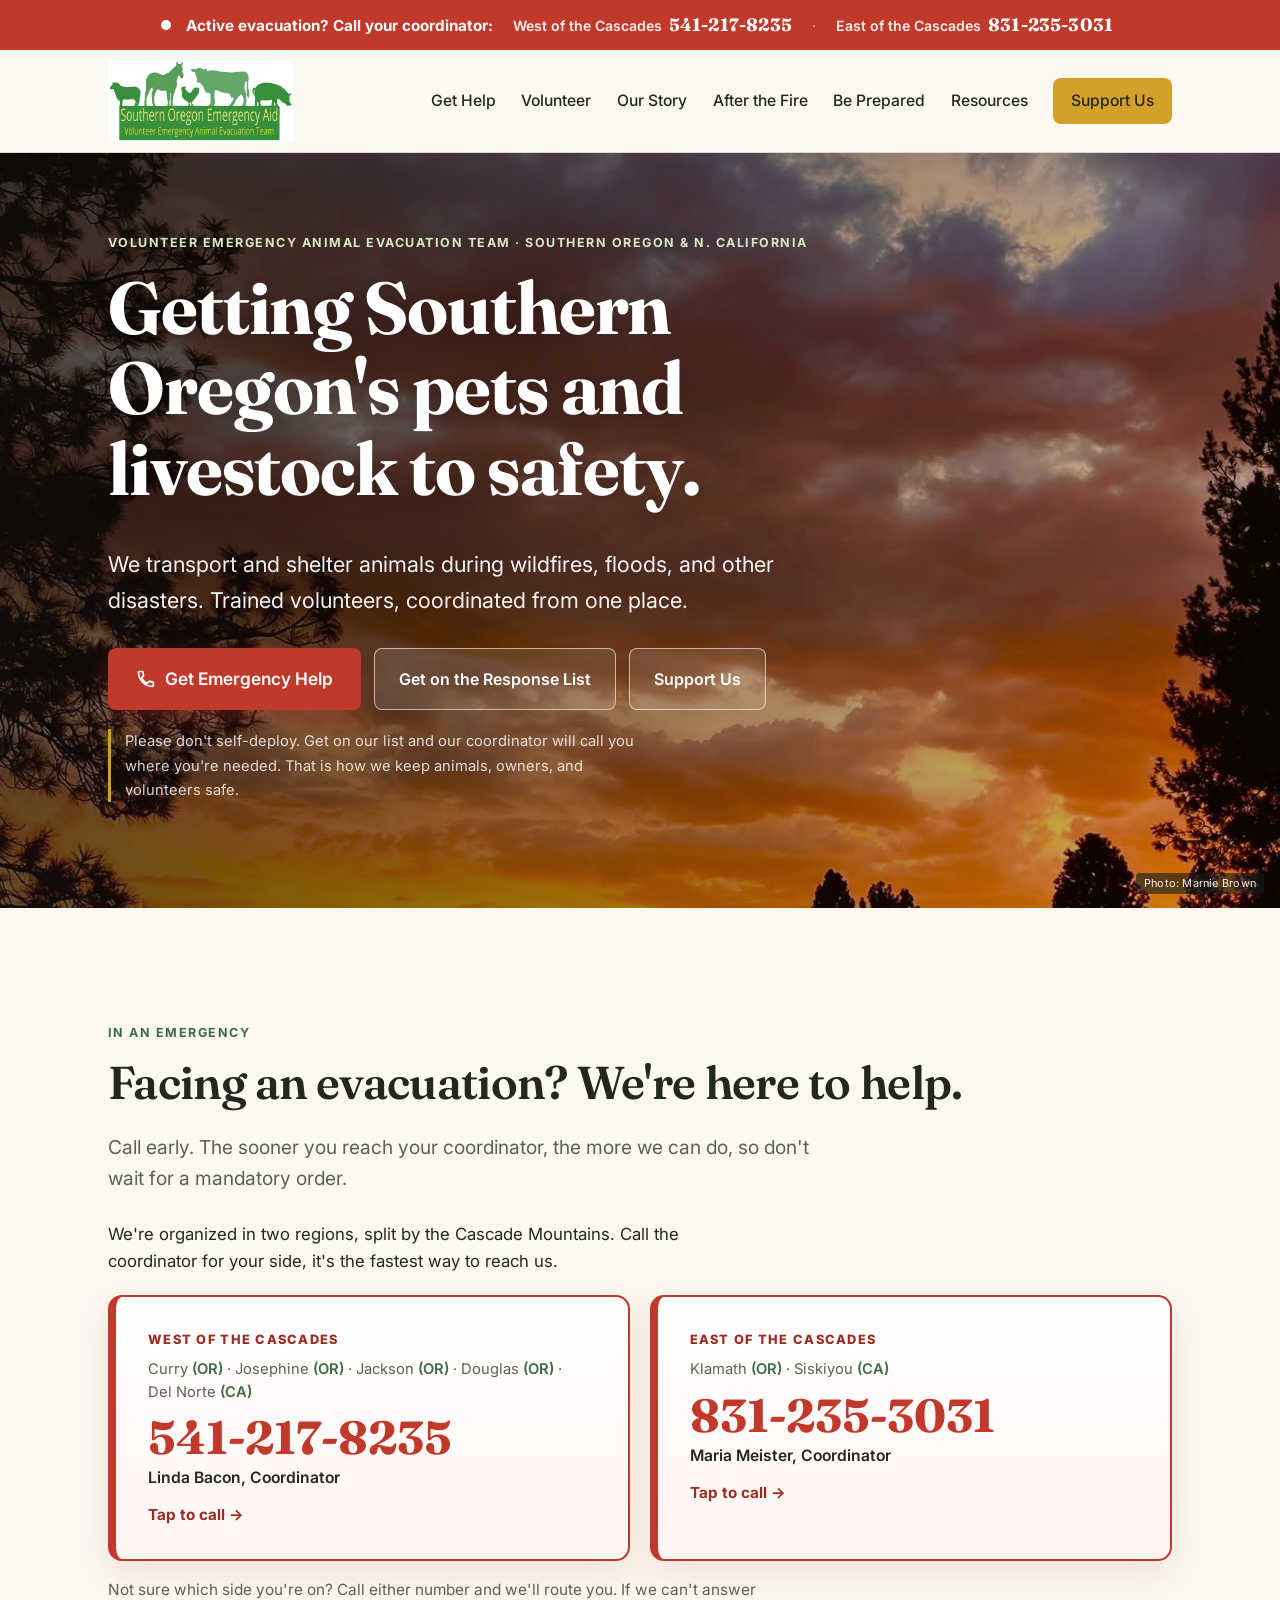
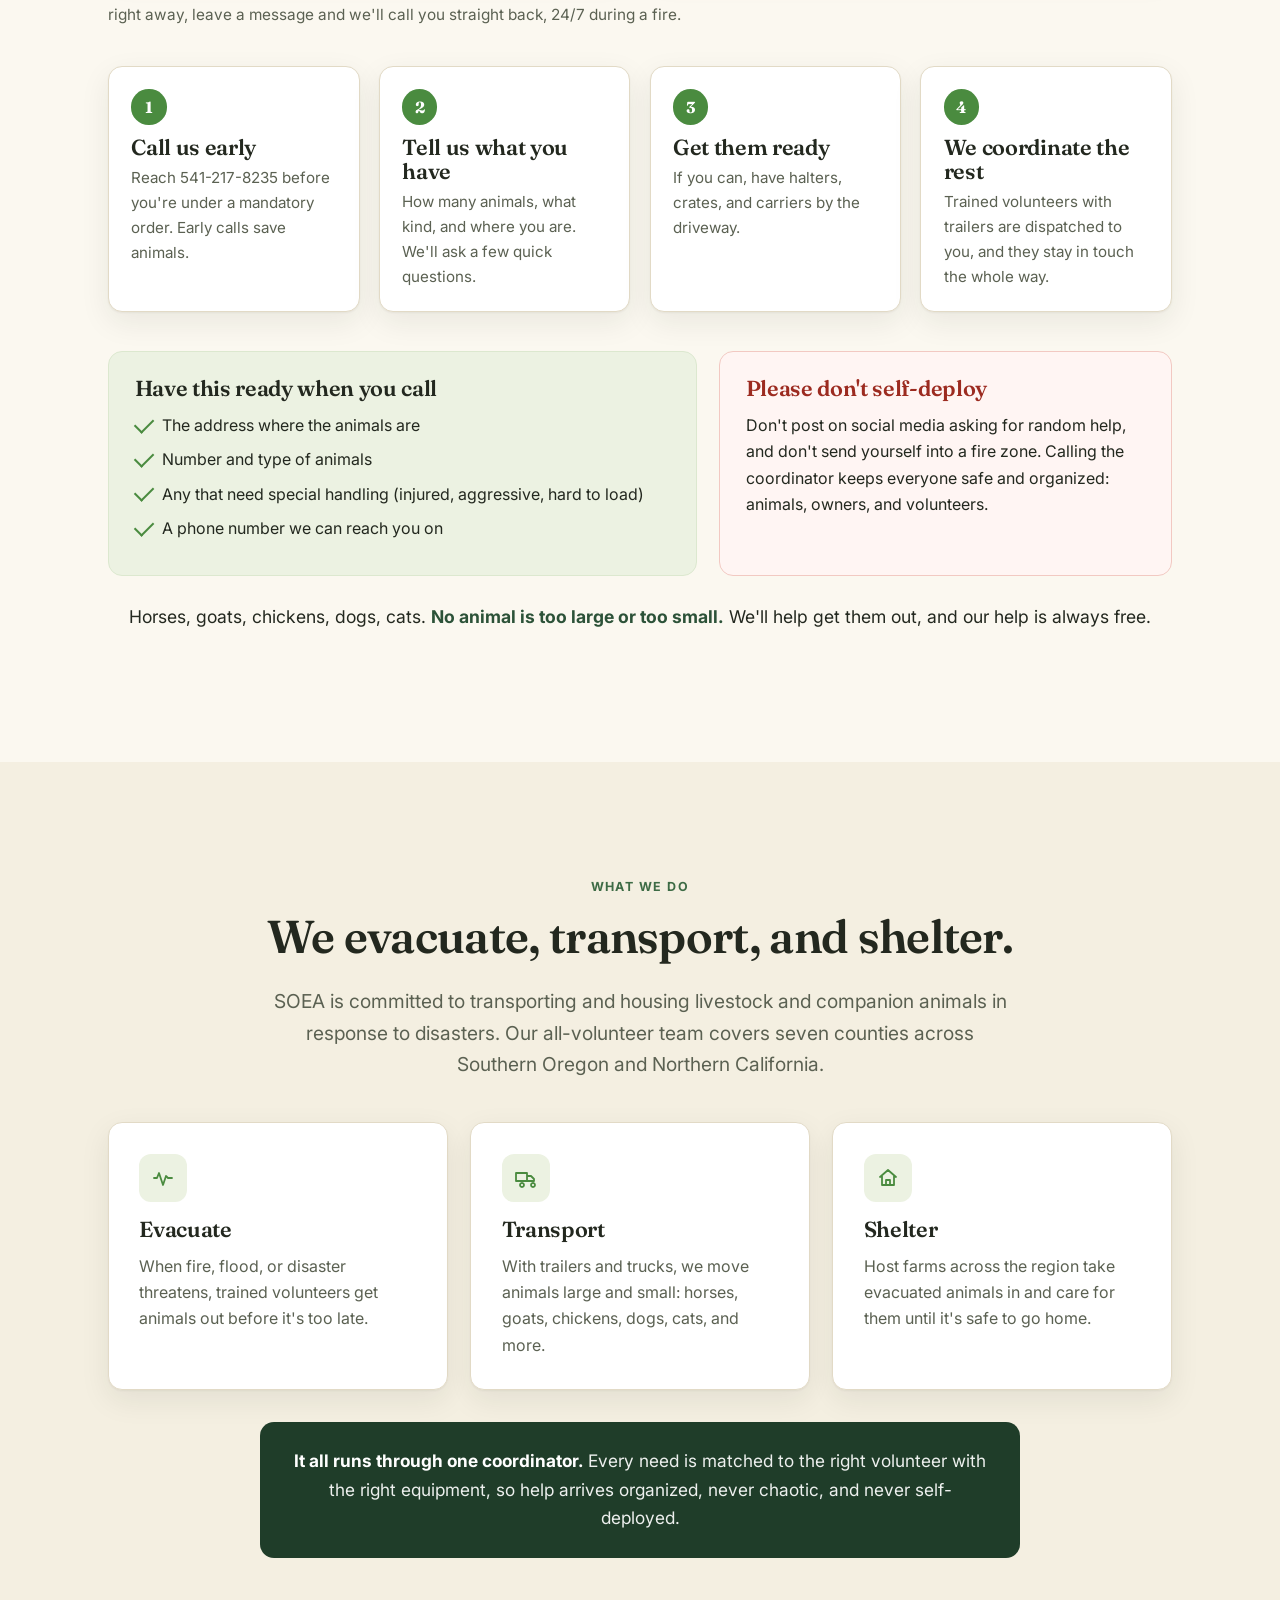
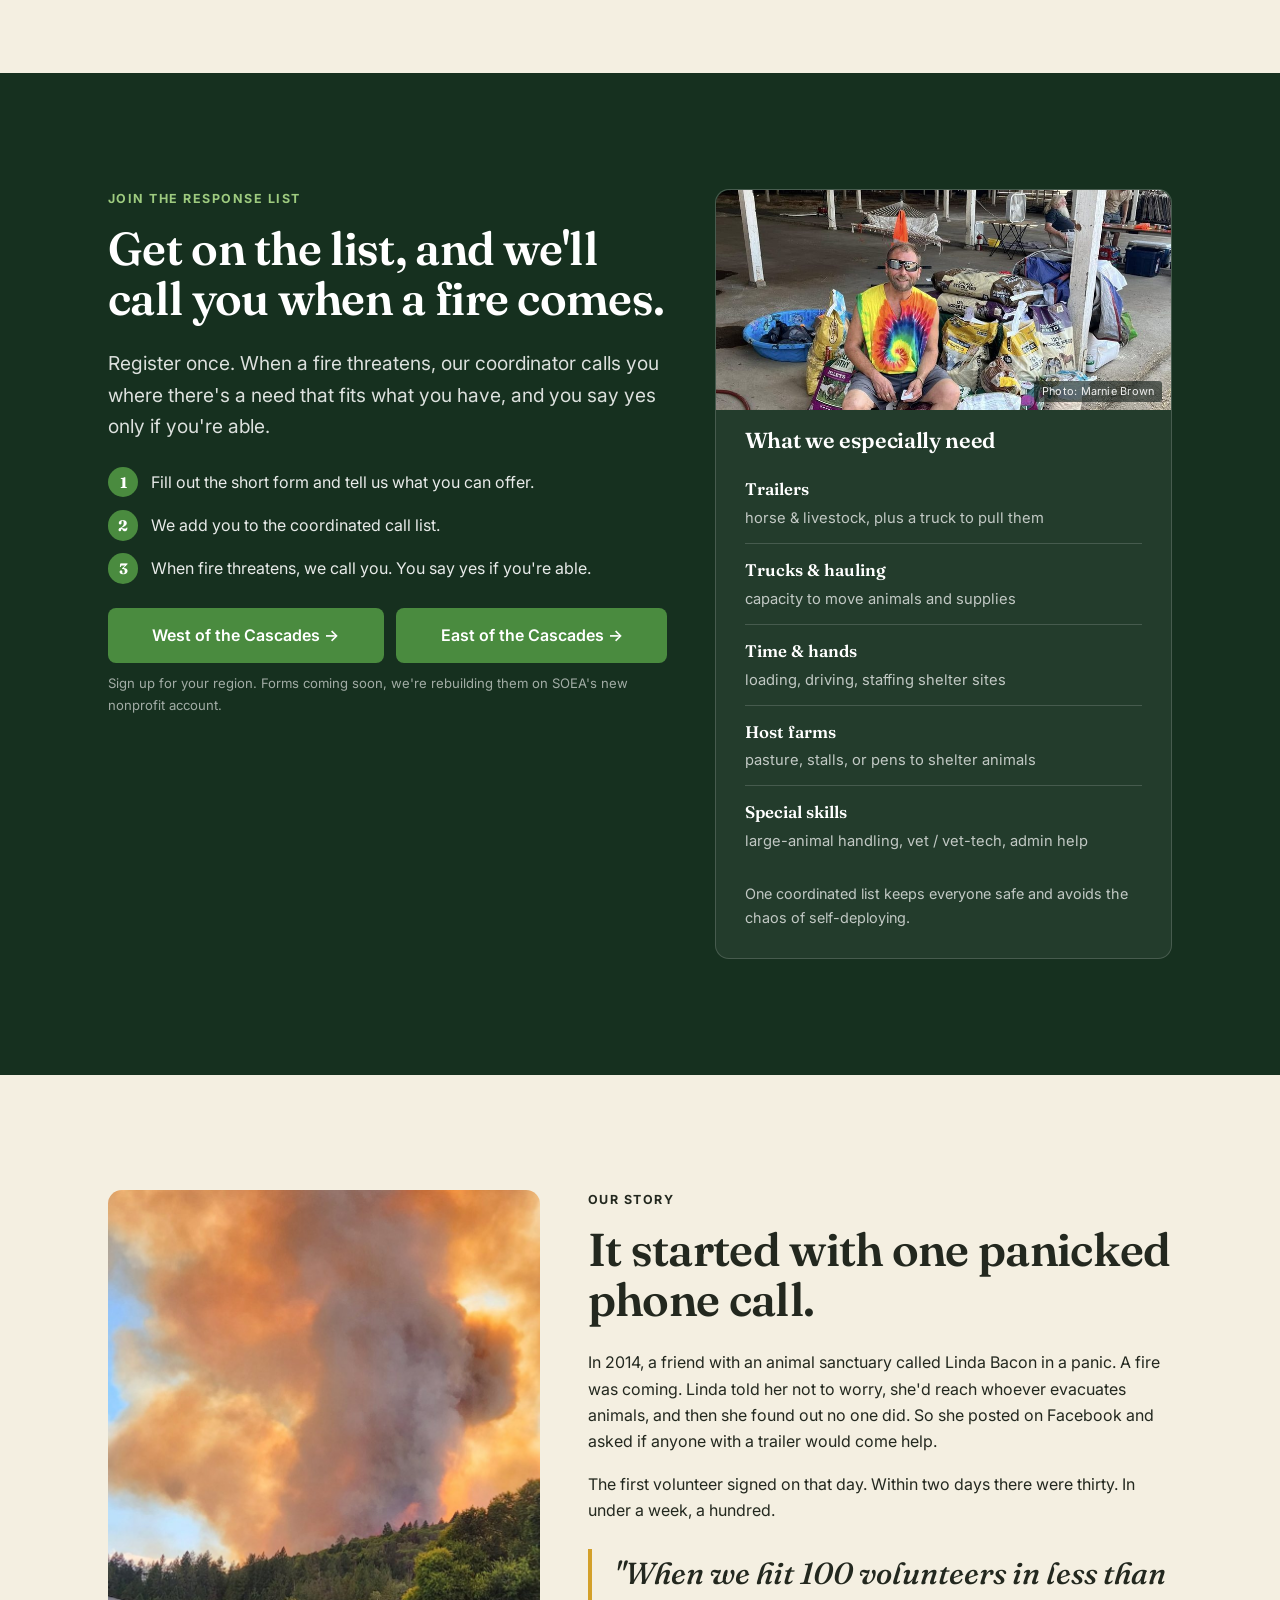
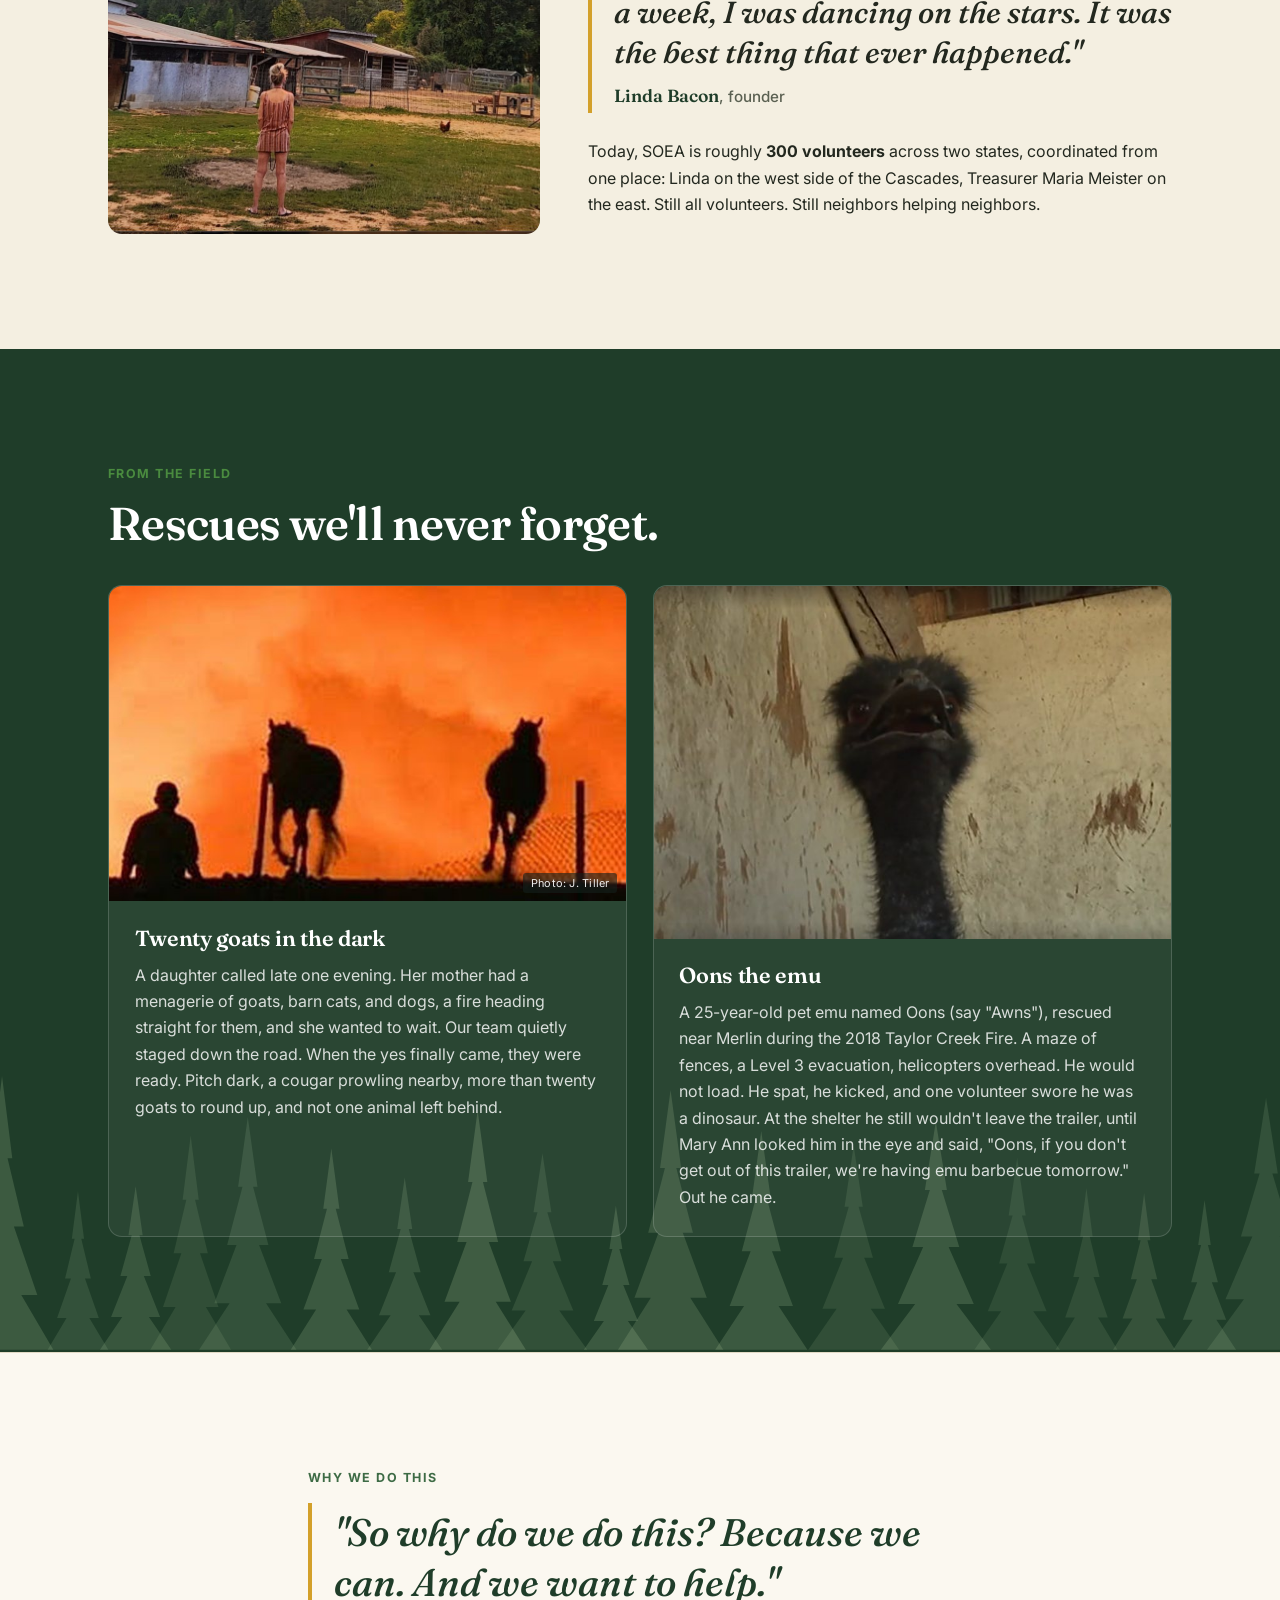
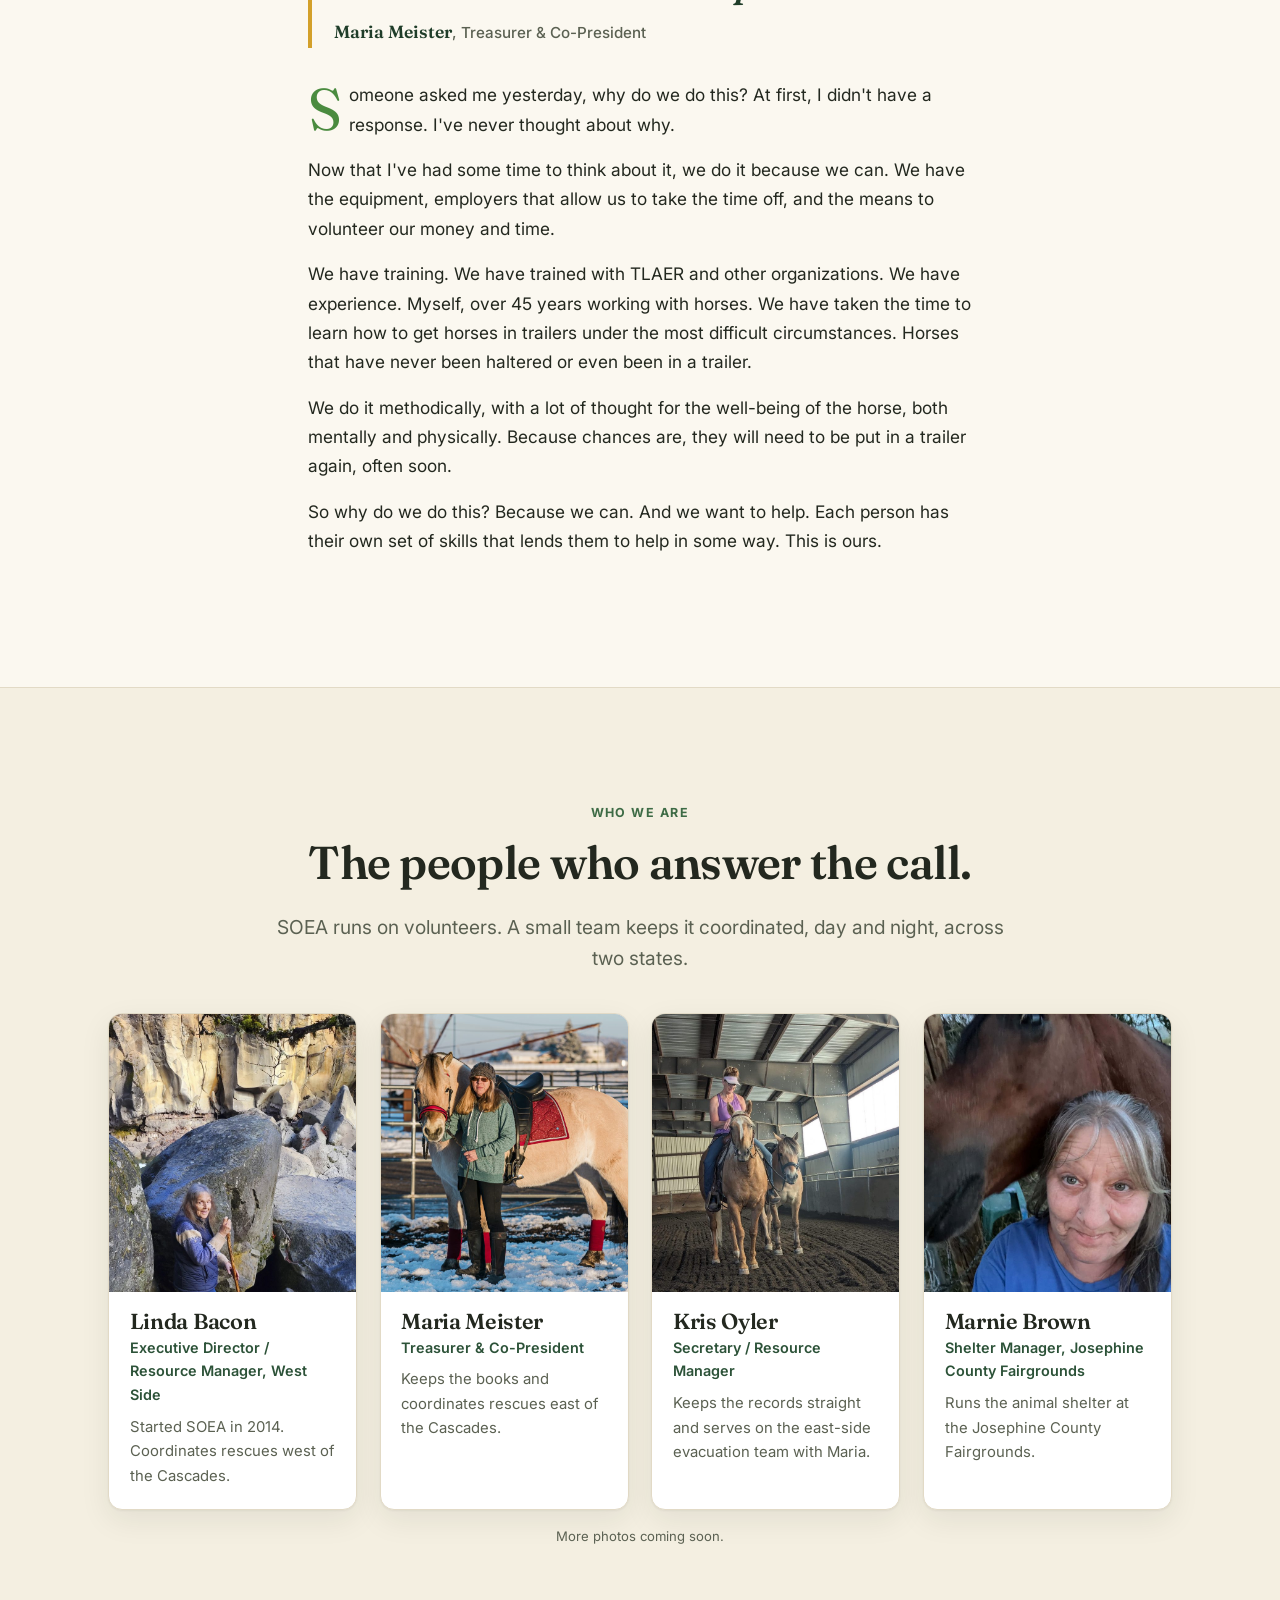
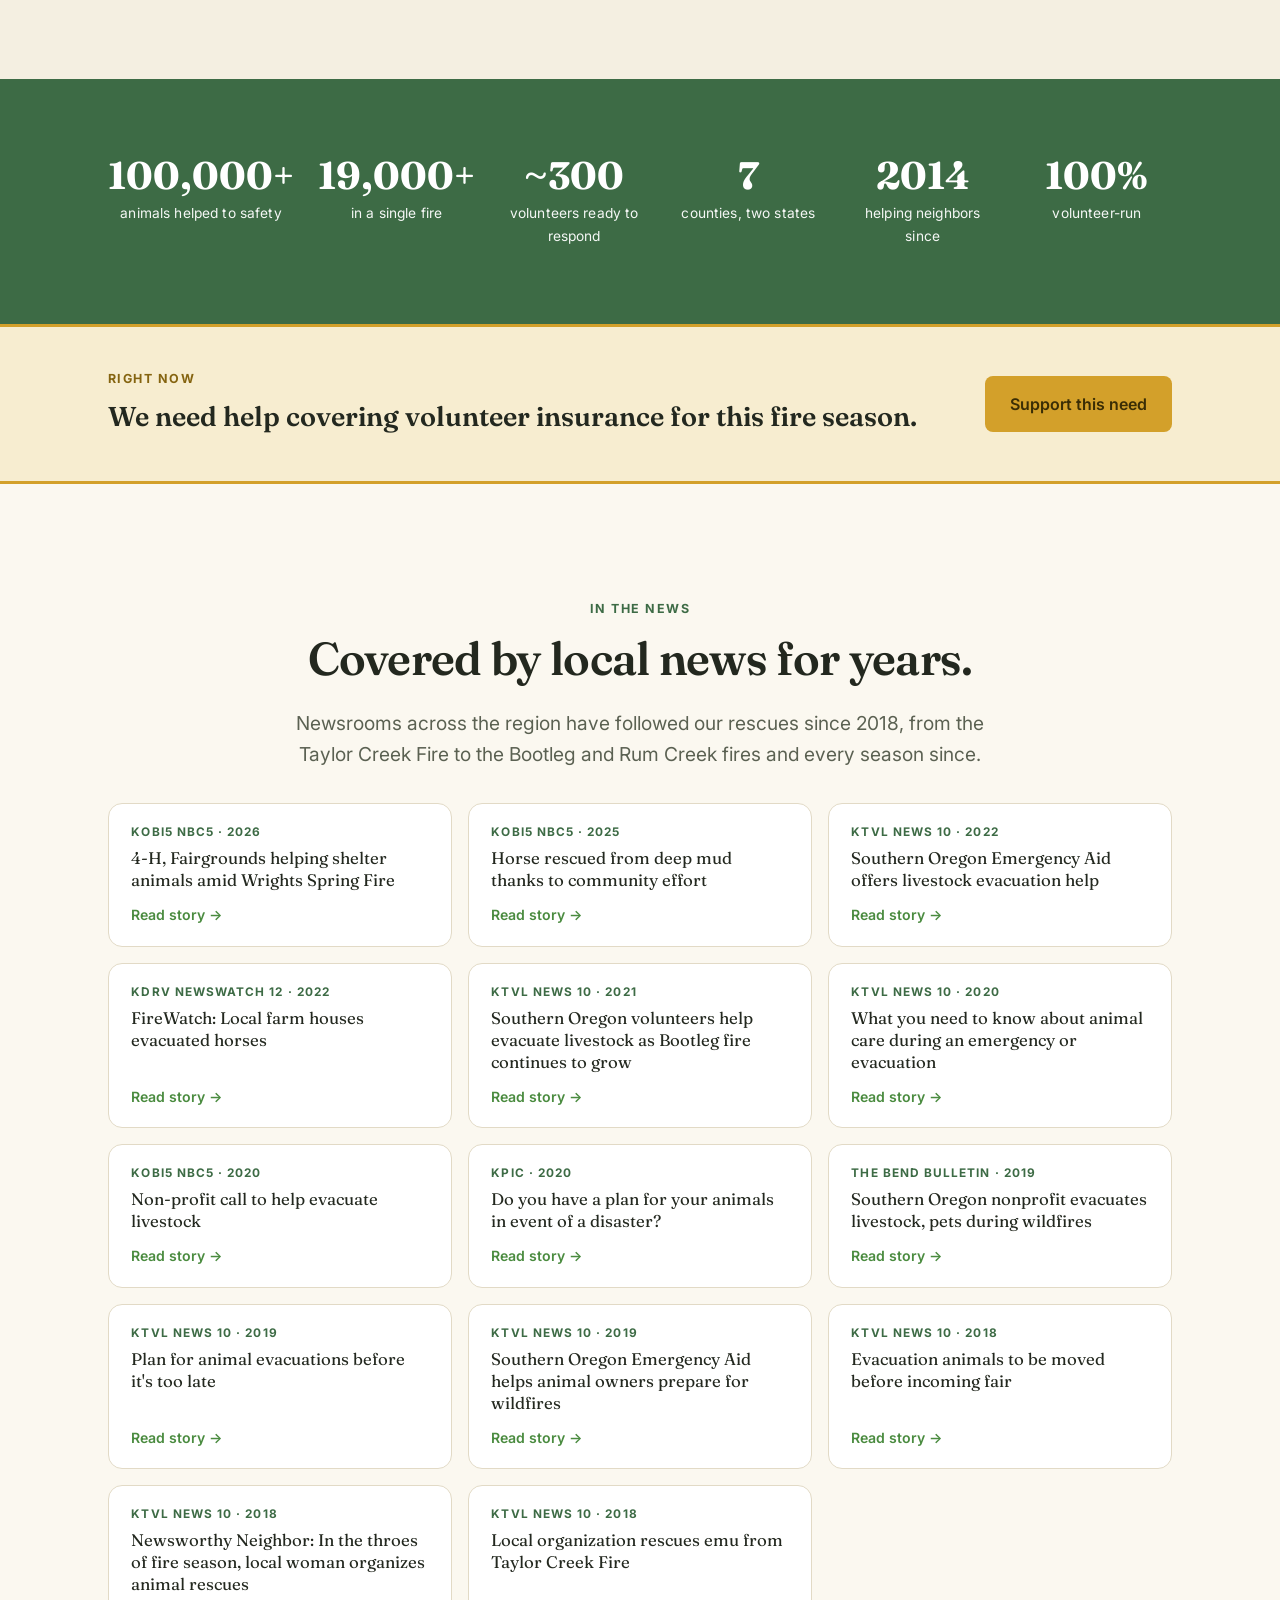
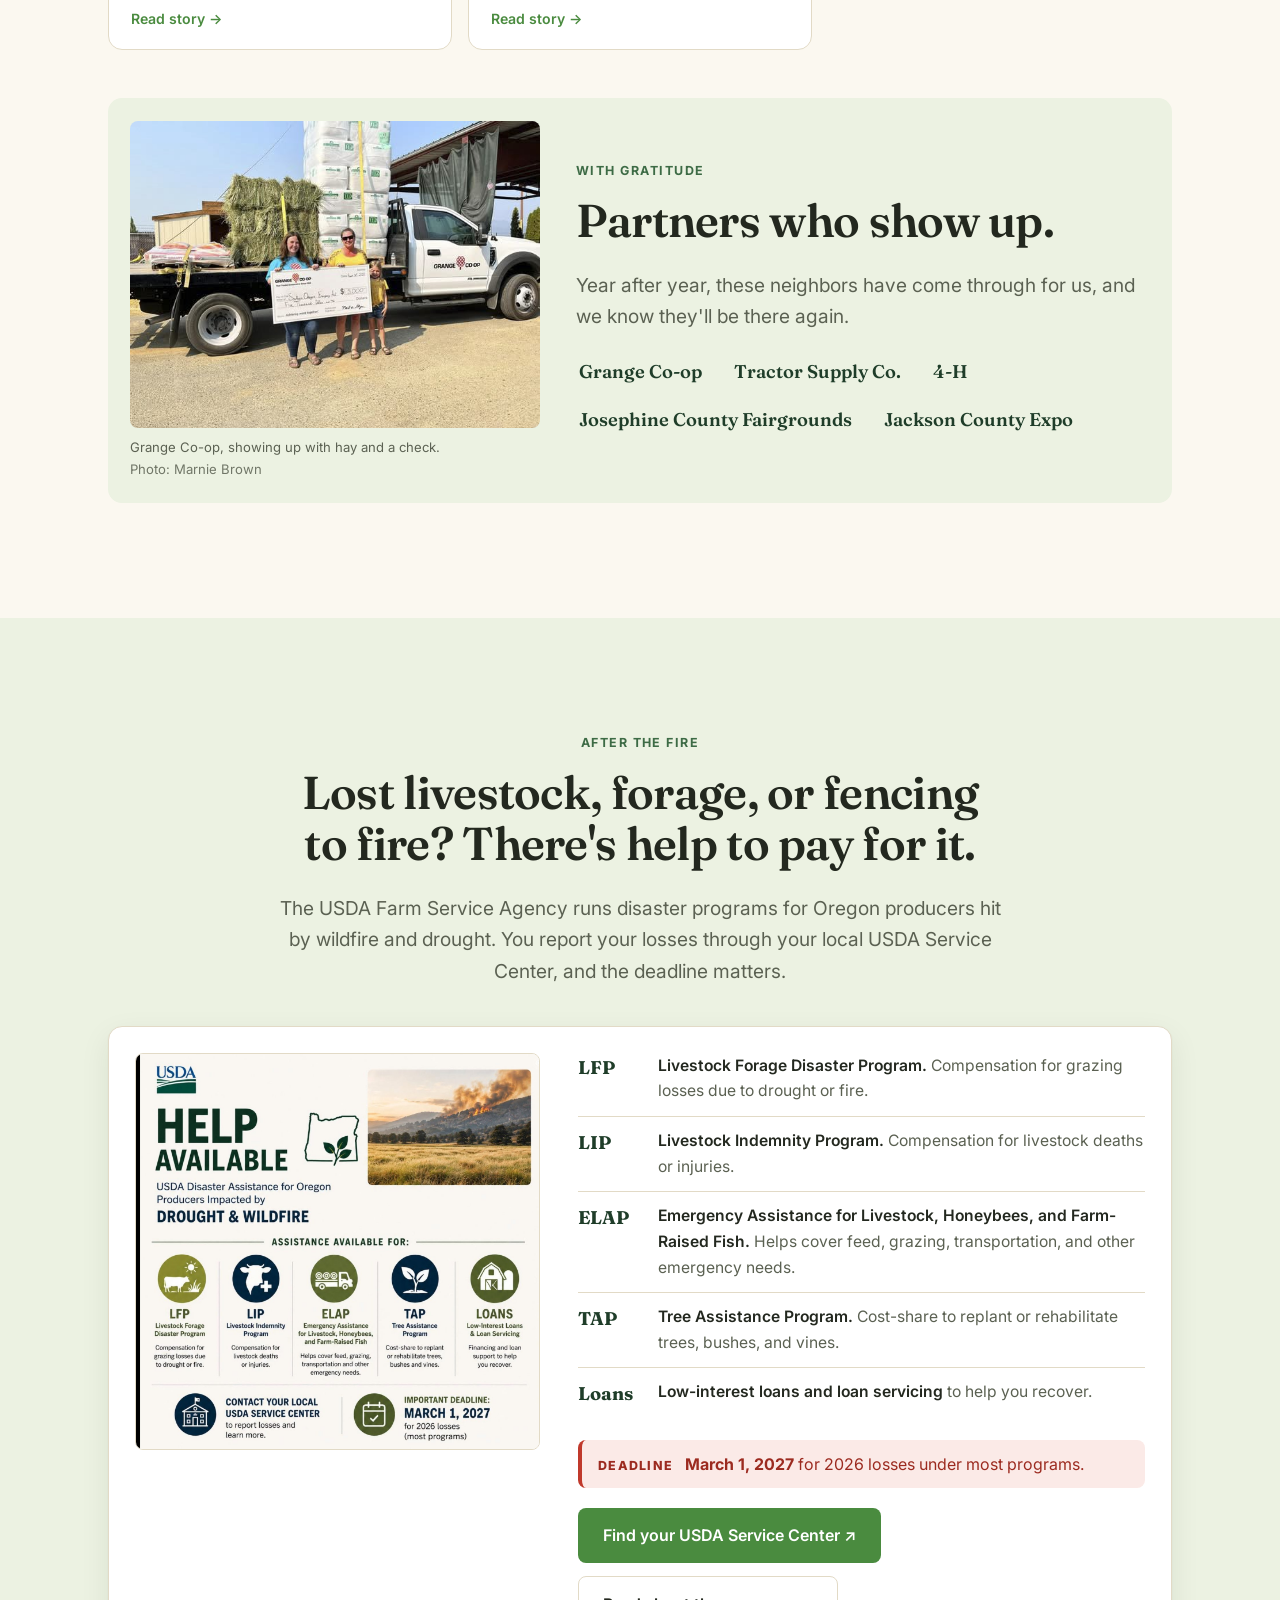
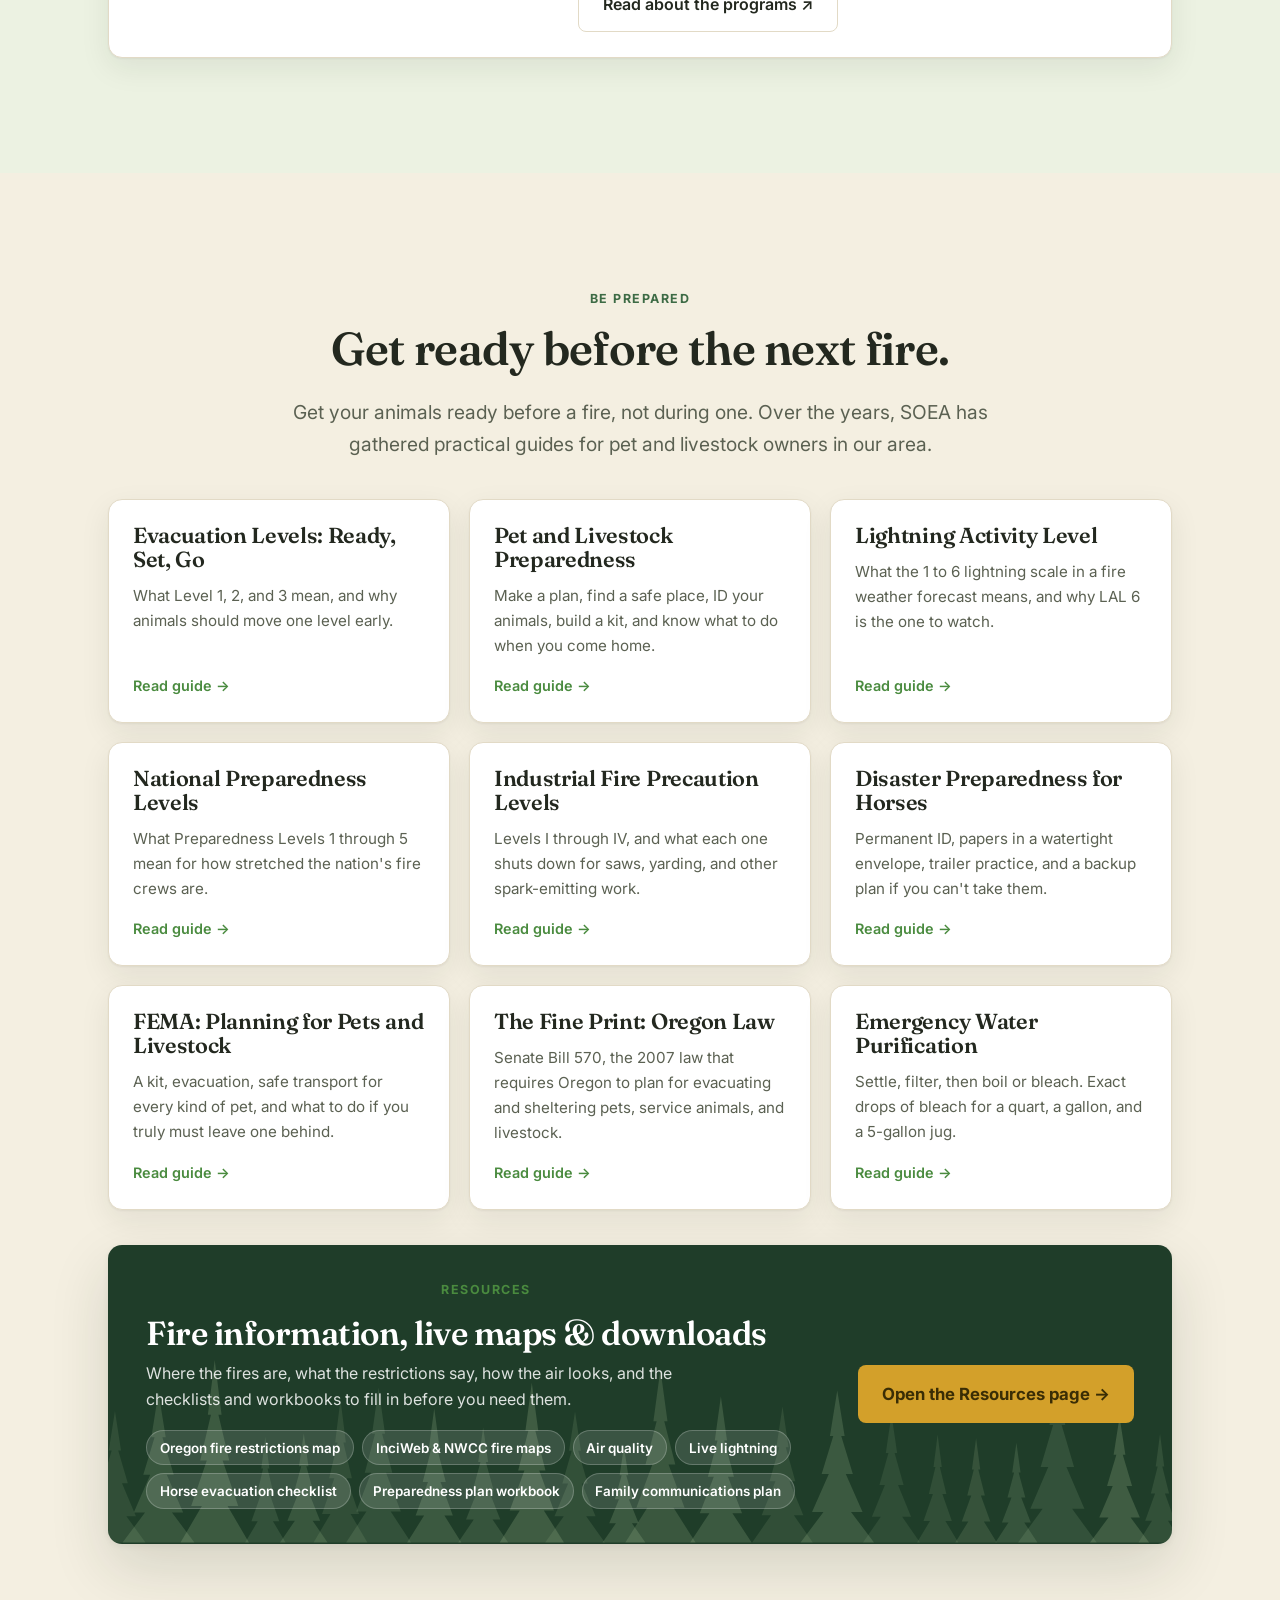
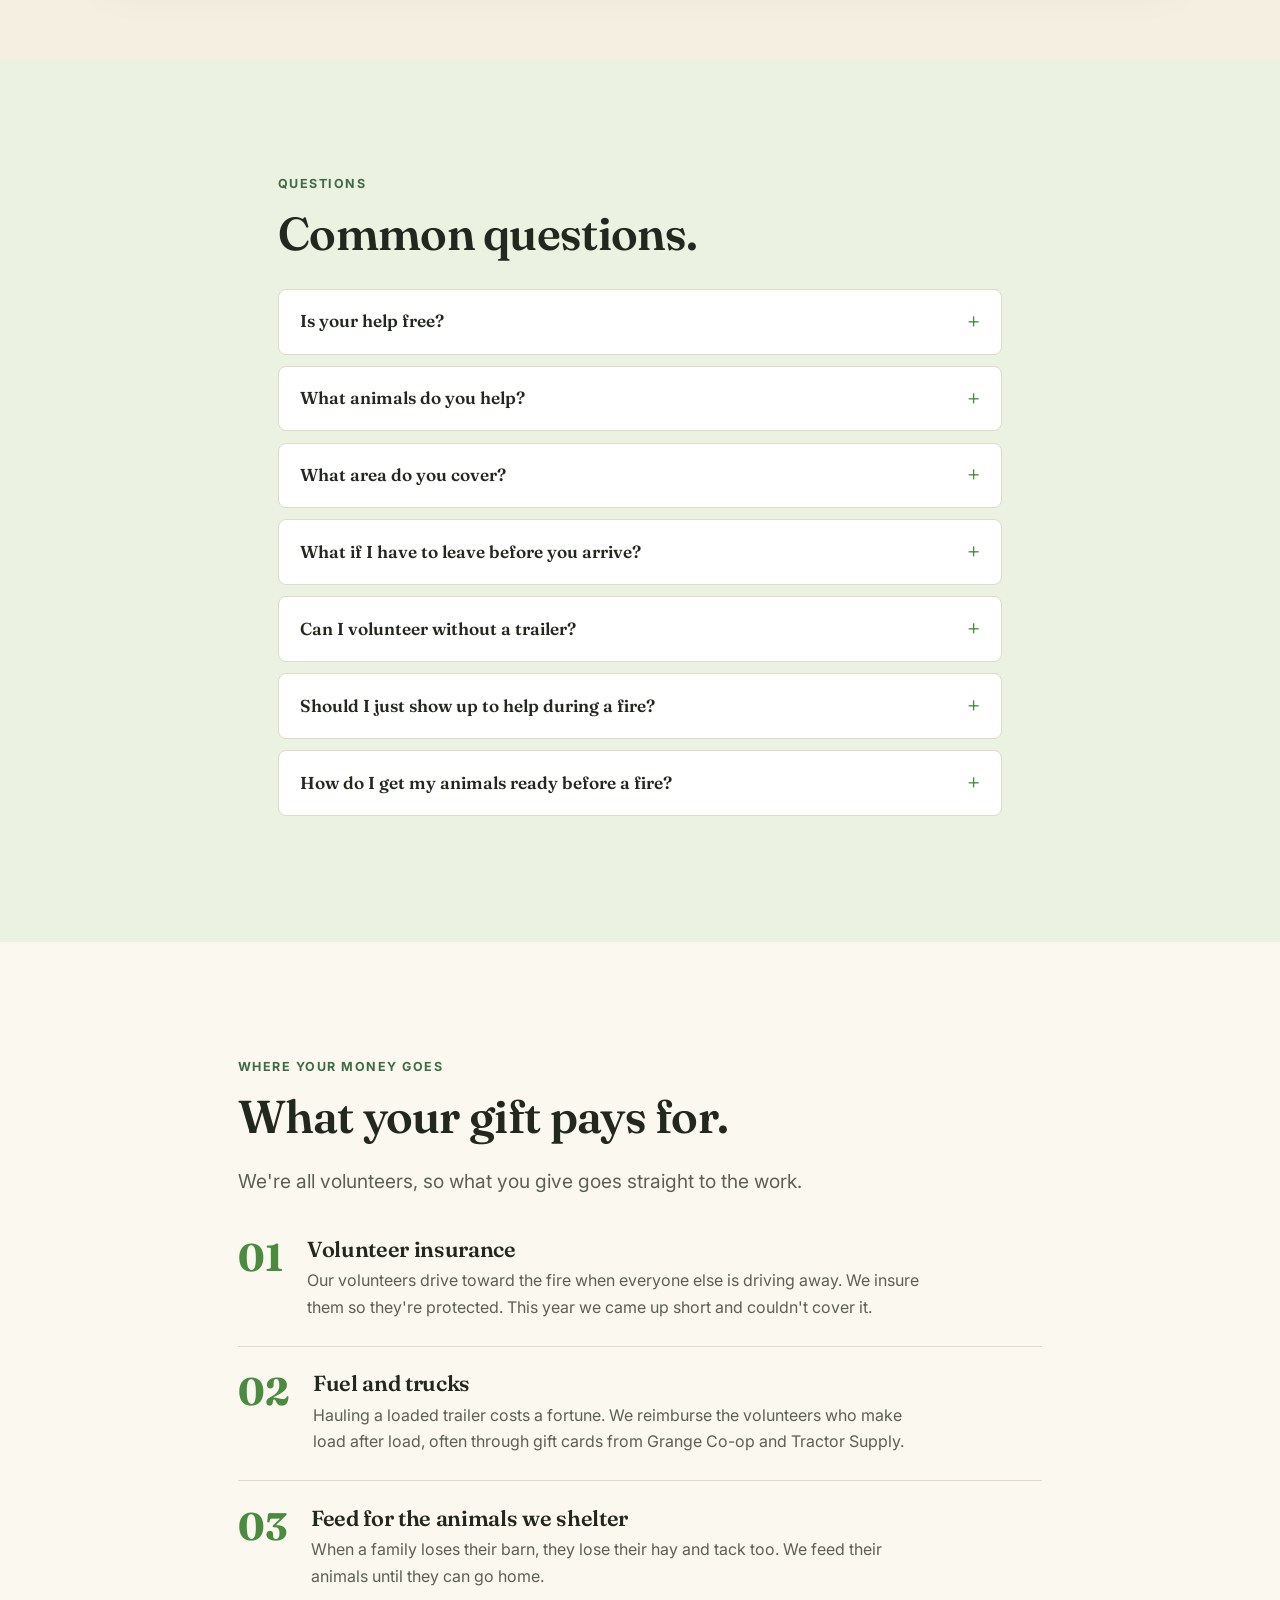
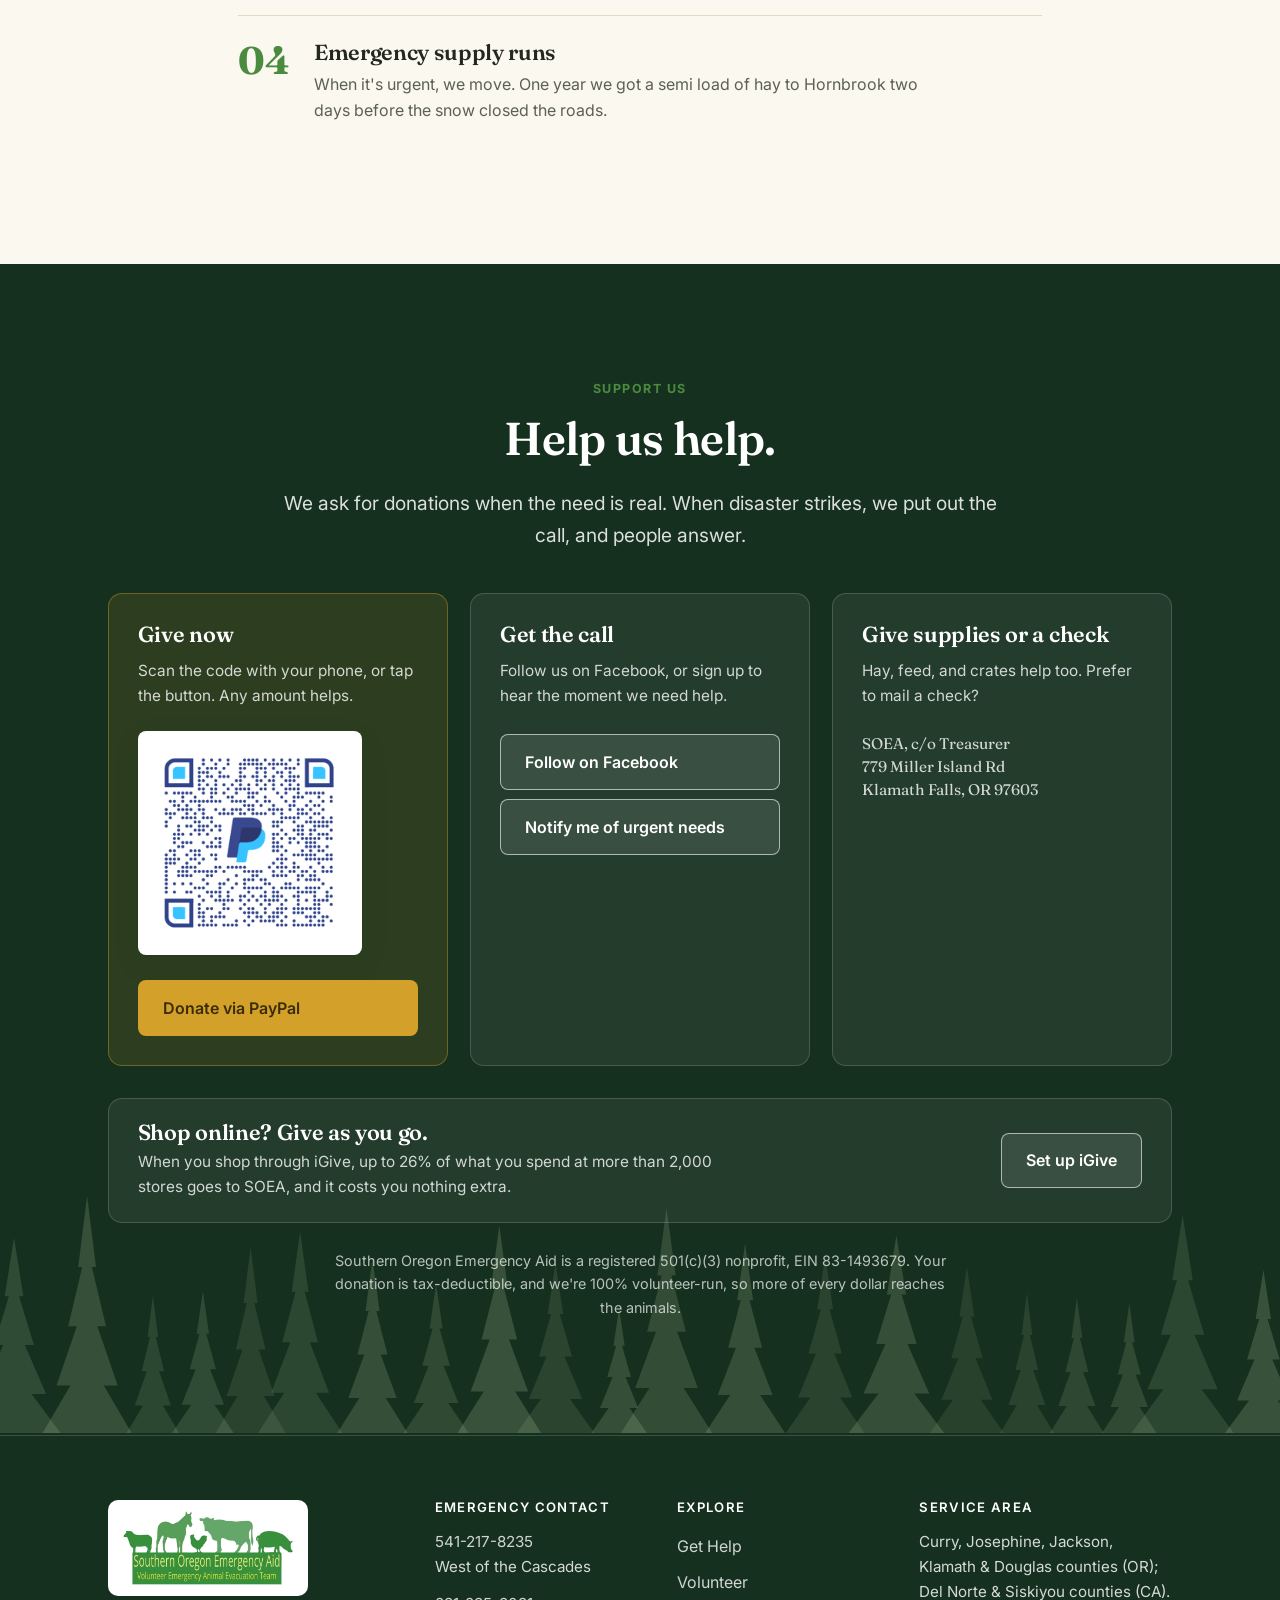
==== index.html @ 6c8be139 "Hero photo credit: Marnie Brown Co-Authored-By: Claude Fable 5.1 <noreply@anthropic.com>" ====
<!DOCTYPE html>
<html lang="en">
<head>
<meta charset="UTF-8" />
<meta name="viewport" content="width=device-width, initial-scale=1.0" />
<meta name="robots" content="noindex, nofollow" />
<meta name="theme-color" content="#1f3d29" />
<title>Southern Oregon Emergency Aid · Getting pets & livestock to safety</title>
<meta name="description" content="Southern Oregon Emergency Aid is a volunteer team that evacuates, transports, and shelters pets and livestock during wildfires and disasters across seven counties in Southern Oregon and Northern California. In an emergency, call 541-217-8235." />
<link rel="icon" href="assets/favicon.png" />
<meta property="og:title" content="Southern Oregon Emergency Aid" />
<meta property="og:description" content="SOEA is committed to transporting and housing livestock and companion animals in response to disasters. Southern Oregon and Northern California. In an evacuation, call 541-217-8235." />
<meta property="og:type" content="website" />
<meta property="og:url" content="https://ivtownsendmichelle-source.github.io/soea-site/" />
<meta property="og:image" content="https://ivtownsendmichelle-source.github.io/soea-site/assets/og-image.jpg" />
<meta property="og:image:width" content="1200" />
<meta property="og:image:height" content="630" />
<meta name="twitter:card" content="summary_large_image" />
<link rel="preconnect" href="https://fonts.googleapis.com" />
<link rel="preconnect" href="https://fonts.gstatic.com" crossorigin />
<link href="https://fonts.googleapis.com/css2?family=Fraunces:opsz,wght@9..144,500;9..144,600;9..144,700&family=Inter:wght@400;500;600;700&display=swap" rel="stylesheet" />
<link rel="stylesheet" href="site.css" />
<script type="application/ld+json">
{
  "@context": "https://schema.org",
  "@type": "NGO",
  "name": "Southern Oregon Emergency Aid",
  "alternateName": "SOEA",
  "url": "https://southernoregonemergencyaid.org",
  "logo": "https://southernoregonemergencyaid.org/assets/logo.png",
  "image": "https://southernoregonemergencyaid.org/assets/og-image.jpg",
  "description": "Volunteer emergency animal evacuation team. We evacuate, transport, and shelter pets and livestock during wildfires, floods, and other disasters across Southern Oregon and Northern California.",
  "email": "soeacontact@gmail.com",
  "telephone": ["+1-541-217-8235", "+1-831-235-3031"],
  "foundingDate": "2014",
  "nonprofitStatus": "Nonprofit501c3",
  "taxID": "83-1493679",
  "address": { "@type": "PostalAddress", "streetAddress": "779 Miller Island Rd", "addressLocality": "Klamath Falls", "addressRegion": "OR", "postalCode": "97603", "addressCountry": "US" },
  "areaServed": [
    { "@type": "AdministrativeArea", "name": "Curry County, Oregon" },
    { "@type": "AdministrativeArea", "name": "Josephine County, Oregon" },
    { "@type": "AdministrativeArea", "name": "Jackson County, Oregon" },
    { "@type": "AdministrativeArea", "name": "Klamath County, Oregon" },
    { "@type": "AdministrativeArea", "name": "Douglas County, Oregon" },
    { "@type": "AdministrativeArea", "name": "Del Norte County, California" },
    { "@type": "AdministrativeArea", "name": "Siskiyou County, California" }
  ],
  "sameAs": [ "https://www.facebook.com/groups/southernoregonemergencyaid" ]
}
</script>
</head>
<body>

<div class="topbar">
<!-- Emergency top strip: two regions, split by the Cascades -->
<div class="emergency-strip">
  <span class="es-pulse" aria-hidden="true"></span>
  <strong>Active evacuation? Call your coordinator:</strong>
  <a class="es-region" href="tel:+15412178235">
    <span class="es-region-label">West of the Cascades</span>
    <span class="es-number">541-217-8235</span>
  </a>
  <span class="es-div" aria-hidden="true">·</span>
  <a class="es-region" href="tel:+18312353031">
    <span class="es-region-label">East of the Cascades</span>
    <span class="es-number">831-235-3031</span>
  </a>
</div>

<!-- Header -->
<header class="site-header">
  <div class="container header-inner">
    <a class="brand" href="#top" aria-label="Southern Oregon Emergency Aid home">
      <img src="assets/logo.png" alt="Southern Oregon Emergency Aid, Volunteer Emergency Animal Evacuation Team" />
    </a>
    <nav class="nav" aria-label="Primary">
      <a href="#get-help">Get Help</a>
      <a href="#volunteer">Volunteer</a>
      <a href="#story">Our Story</a>
      <a href="#recovery">After the Fire</a>
      <a href="#prepared">Be Prepared</a>
      <a href="resources.html">Resources</a>
      <a class="btn btn-support btn-sm" href="#support">Support Us</a>
    </nav>
    <button class="nav-toggle" aria-label="Open menu" aria-expanded="false" aria-controls="mobile-nav">
      <span></span><span></span><span></span>
    </button>
  </div>
  <nav class="mobile-nav" id="mobile-nav" aria-label="Mobile">
    <a href="#get-help">Get Help</a>
    <a href="#volunteer">Volunteer</a>
    <a href="#story">Our Story</a>
    <a href="#recovery">After the Fire</a>
    <a href="#prepared">Be Prepared</a>
    <a href="resources.html">Resources</a>
    <a href="#support">Support Us</a>
  </nav>
</header>
</div><!-- /topbar -->

<main id="top">

<!-- Hero -->
<section class="hero">
  <div class="hero-media has-photo" data-photo="1" aria-hidden="true">
    <img src="assets/photos/photo-01-hero-smoke-sky.jpg" alt="" />
  </div>
  <div class="hero-overlay"></div>
  <span class="photo-credit hero-credit">Photo: Marnie Brown</span>
  <div class="container hero-content">
    <p class="eyebrow eyebrow-light">Volunteer Emergency Animal Evacuation Team · Southern Oregon &amp; N. California</p>
    <h1>Getting Southern Oregon's pets and livestock to safety.</h1>
    <p class="hero-sub">We transport and shelter animals during wildfires, floods, and other disasters. Trained volunteers, coordinated from one place.</p>
    <div class="hero-actions">
      <a class="btn btn-emergency" href="#get-help">
        <svg viewBox="0 0 24 24" class="ico" aria-hidden="true"><path d="M6.6 10.8a15.5 15.5 0 0 0 6.6 6.6l2.2-2.2a1 1 0 0 1 1-.24 11.4 11.4 0 0 0 3.6.58 1 1 0 0 1 1 1V20a1 1 0 0 1-1 1A17 17 0 0 1 3 4a1 1 0 0 1 1-1h3.5a1 1 0 0 1 1 1 11.4 11.4 0 0 0 .58 3.6 1 1 0 0 1-.24 1z"/></svg>
        Get Emergency Help
      </a>
      <a class="btn btn-ghost-light" href="#volunteer">Get on the Response List</a>
      <a class="btn btn-ghost-light" href="#support">Support Us</a>
    </div>
    <p class="hero-note">Please don't self-deploy. Get on our list and our coordinator will call you where you're needed. That is how we keep animals, owners, and volunteers safe.</p>
  </div>
</section>

<!-- Get Emergency Help -->
<section class="section get-help" id="get-help">
  <div class="container">
    <p class="eyebrow">In an emergency</p>
    <h2>Facing an evacuation? We're here to help.</h2>
    <p class="lead">Call early. The sooner you reach your coordinator, the more we can do, so don't wait for a mandatory order.</p>

    <p class="region-intro">We're organized in two regions, split by the Cascade Mountains. Call the coordinator for your side, it's the fastest way to reach us.</p>

    <div class="region-grid">
      <a class="region-card" href="tel:+15412178235">
        <span class="region-eyebrow">West of the Cascades</span>
        <span class="region-counties">Curry <span class="rc-state">(OR)</span> · Josephine <span class="rc-state">(OR)</span> · Jackson <span class="rc-state">(OR)</span> · Douglas <span class="rc-state">(OR)</span> · Del&nbsp;Norte <span class="rc-state">(CA)</span></span>
        <span class="region-number">541-217-8235</span>
        <span class="region-coord">Linda Bacon, Coordinator</span>
        <span class="region-cta">Tap to call &rarr;</span>
      </a>
      <a class="region-card" href="tel:+18312353031">
        <span class="region-eyebrow">East of the Cascades</span>
        <span class="region-counties">Klamath <span class="rc-state">(OR)</span> · Siskiyou <span class="rc-state">(CA)</span></span>
        <span class="region-number">831-235-3031</span>
        <span class="region-coord">Maria Meister, Coordinator</span>
        <span class="region-cta">Tap to call &rarr;</span>
      </a>
    </div>
    <p class="region-note">Not sure which side you're on? Call either number and we'll route you. If we can't answer right away, leave a message and we'll call you straight back, 24/7 during a fire.</p>

    <div class="steps">
      <div class="step"><span class="step-n">1</span><h3>Call us early</h3><p>Reach 541-217-8235 before you're under a mandatory order. Early calls save animals.</p></div>
      <div class="step"><span class="step-n">2</span><h3>Tell us what you have</h3><p>How many animals, what kind, and where you are. We'll ask a few quick questions.</p></div>
      <div class="step"><span class="step-n">3</span><h3>Get them ready</h3><p>If you can, have halters, crates, and carriers by the driveway.</p></div>
      <div class="step"><span class="step-n">4</span><h3>We coordinate the rest</h3><p>Trained volunteers with trailers are dispatched to you, and they stay in touch the whole way.</p></div>
    </div>

    <div class="help-cols">
      <div class="have-ready">
        <h3>Have this ready when you call</h3>
        <ul class="check-list">
          <li>The address where the animals are</li>
          <li>Number and type of animals</li>
          <li>Any that need special handling (injured, aggressive, hard to load)</li>
          <li>A phone number we can reach you on</li>
        </ul>
      </div>
      <aside class="dont-deploy">
        <h3>Please don't self-deploy</h3>
        <p>Don't post on social media asking for random help, and don't send yourself into a fire zone. Calling the coordinator keeps everyone safe and organized: animals, owners, and volunteers.</p>
      </aside>
    </div>

    <p class="reassure">Horses, goats, chickens, dogs, cats. <strong>No animal is too large or too small.</strong> We'll help get them out, and our help is always free.</p>
  </div>
</section>

<!-- What We Do -->
<section class="section what-we-do" id="what">
  <div class="container">
    <p class="eyebrow">What we do</p>
    <h2>We evacuate, transport, and shelter.</h2>
    <p class="lead lead-center">SOEA is committed to transporting and housing livestock and companion animals in response to disasters. Our all-volunteer team covers seven counties across Southern Oregon and Northern California.</p>
    <div class="do-grid">
      <article class="do-card">
        <span class="do-ico"><svg viewBox="0 0 24 24" aria-hidden="true"><path d="M3 12h3l2-5 4 12 3-9 2 2h4"/></svg></span>
        <h3>Evacuate</h3>
        <p>When fire, flood, or disaster threatens, trained volunteers get animals out before it's too late.</p>
      </article>
      <article class="do-card">
        <span class="do-ico"><svg viewBox="0 0 24 24" aria-hidden="true"><path d="M2 7h11v8H2zM13 10h4l3 3v2h-7zM6 19a2 2 0 1 0 0-.01M17 19a2 2 0 1 0 0-.01"/></svg></span>
        <h3>Transport</h3>
        <p>With trailers and trucks, we move animals large and small: horses, goats, chickens, dogs, cats, and more.</p>
      </article>
      <article class="do-card">
        <span class="do-ico"><svg viewBox="0 0 24 24" aria-hidden="true"><path d="M4 11 12 4l8 7M6 10v9h12v-9M10 19v-5h4v5"/></svg></span>
        <h3>Shelter</h3>
        <p>Host farms across the region take evacuated animals in and care for them until it's safe to go home.</p>
      </article>
    </div>
    <div class="coordination">
      <p><strong>It all runs through one coordinator.</strong> Every need is matched to the right volunteer with the right equipment, so help arrives organized, never chaotic, and never self-deployed.</p>
    </div>
  </div>
</section>

<!-- Response List / Volunteer -->
<section class="section volunteer" id="volunteer">
  <div class="container vol-inner">
    <div class="vol-text">
      <p class="eyebrow">Join the response list</p>
      <h2>Get on the list, and we'll call you when a fire comes.</h2>
      <p class="lead">Register once. When a fire threatens, our coordinator calls you where there's a need that fits what you have, and you say yes only if you're able.</p>
      <ol class="how-it-works">
        <li><span>1</span> Fill out the short form and tell us what you can offer.</li>
        <li><span>2</span> We add you to the coordinated call list.</li>
        <li><span>3</span> When fire threatens, we call you. You say yes if you're able.</li>
      </ol>
      <div class="vol-forms">
        <a class="btn btn-primary" href="#" data-placeholder="vol-west">West of the Cascades &rarr;</a>
        <a class="btn btn-primary" href="#" data-placeholder="vol-east">East of the Cascades &rarr;</a>
      </div>
      <p class="micro">Sign up for your region. Forms coming soon, we're rebuilding them on SOEA's new nonprofit account.</p>
    </div>
    <aside class="vol-needs">
      <div class="vol-photo-wrap"><img src="assets/photos/photo-02-story-supplies.jpg" alt="An SOEA volunteer with donated feed and pet supplies staged at the fairgrounds shelter" loading="lazy" /><span class="photo-credit">Photo: Marnie Brown</span></div>
      <h3>What we especially need</h3>
      <ul class="need-list">
        <li><b>Trailers</b><span>horse &amp; livestock, plus a truck to pull them</span></li>
        <li><b>Trucks &amp; hauling</b><span>capacity to move animals and supplies</span></li>
        <li><b>Time &amp; hands</b><span>loading, driving, staffing shelter sites</span></li>
        <li><b>Host farms</b><span>pasture, stalls, or pens to shelter animals</span></li>
        <li><b>Special skills</b><span>large-animal handling, vet / vet-tech, admin help</span></li>
      </ul>
      <p class="need-foot">One coordinated list keeps everyone safe and avoids the chaos of self-deploying.</p>
    </aside>
  </div>
</section>

<!-- Our Story -->
<section class="section story" id="story">
  <div class="container story-inner">
    <div class="story-media has-photo" data-photo="2"><img src="assets/photos/photo-02-story-fire-farm.jpg" alt="A woman stands in her farmyard watching a wildfire smoke column rise over the ridge behind her barns" loading="lazy" /></div>
    <div class="story-text">
      <p class="eyebrow">Our story</p>
      <h2>It started with one panicked phone call.</h2>
      <p>In 2014, a friend with an animal sanctuary called Linda Bacon in a panic. A fire was coming. Linda told her not to worry, she'd reach whoever evacuates animals, and then she found out no one did. So she posted on Facebook and asked if anyone with a trailer would come help.</p>
      <p>The first volunteer signed on that day. Within two days there were thirty. In under a week, a hundred.</p>
      <blockquote class="pull-quote"><p>"When we hit 100 volunteers in less than a week, I was dancing on the stars. It was the best thing that ever happened."</p><footer class="pq-attr"><strong>Linda Bacon</strong>, founder</footer></blockquote>
      <p>Today, SOEA is roughly <strong>300 volunteers</strong> across two states, coordinated from one place: Linda on the west side of the Cascades, Treasurer Maria Meister on the east. Still all volunteers. Still neighbors helping neighbors.</p>
    </div>
  </div>
</section>

<!-- Rescue Stories -->
<section class="section stories" id="stories">
  <div class="container">
    <p class="eyebrow eyebrow-light">From the field</p>
    <h2 class="stories-h">Rescues we'll never forget.</h2>
    <div class="story-cards">
      <article class="rescue-card">
        <div class="rc-media has-photo" data-photo="3"><img src="assets/photos/photo-03-fire-horses.jpg" alt="Horses and a volunteer silhouetted against a wildfire sky" loading="lazy" /><span class="photo-credit">Photo: J. Tiller</span></div>
        <div class="rc-body">
          <h3>Twenty goats in the dark</h3>
          <p>A daughter called late one evening. Her mother had a menagerie of goats, barn cats, and dogs, a fire heading straight for them, and she wanted to wait. Our team quietly staged down the road. When the yes finally came, they were ready. Pitch dark, a cougar prowling nearby, more than twenty goats to round up, and not one animal left behind.</p>
        </div>
      </article>
      <article class="rescue-card">
        <div class="rc-media has-photo" data-photo="4"><img src="assets/photos/photo-04-oons-emu.jpg" alt="Oons the emu, rescued by SOEA volunteers during the 2018 Taylor Creek Fire near Merlin" /></div>
        <div class="rc-body">
          <h3>Oons the emu</h3>
          <p>A 25-year-old pet emu named Oons (say "Awns"), rescued near Merlin during the 2018 Taylor Creek Fire. A maze of fences, a Level 3 evacuation, helicopters overhead. He would not load. He spat, he kicked, and one volunteer swore he was a dinosaur. At the shelter he still wouldn't leave the trailer, until Mary Ann looked him in the eye and said, "Oons, if you don't get out of this trailer, we're having emu barbecue tomorrow." Out he came.</p>
        </div>
      </article>
    </div>
  </div>
</section>

<!-- Why we do this -->
<section class="section why" id="why">
  <div class="container why-inner">
    <p class="eyebrow">Why we do this</p>
    <blockquote class="pull-quote why-quote"><p>"So why do we do this? Because we can. And we want to help."</p><footer class="pq-attr"><strong>Maria Meister</strong>, Treasurer &amp; Co-President</footer></blockquote>
    <div class="why-body">
      <p>Someone asked me yesterday, why do we do this? At first, I didn't have a response. I've never thought about why.</p>
      <p>Now that I've had some time to think about it, we do it because we can. We have the equipment, employers that allow us to take the time off, and the means to volunteer our money and time.</p>
      <p>We have training. We have trained with TLAER and other organizations. We have experience. Myself, over 45 years working with horses. We have taken the time to learn how to get horses in trailers under the most difficult circumstances. Horses that have never been haltered or even been in a trailer.</p>
      <p>We do it methodically, with a lot of thought for the well-being of the horse, both mentally and physically. Because chances are, they will need to be put in a trailer again, often soon.</p>
      <p>So why do we do this? Because we can. And we want to help. Each person has their own set of skills that lends them to help in some way. This is ours.</p>
    </div>
  </div>
</section>

<!-- Who We Are -->
<section class="section team" id="team">
  <div class="container">
    <p class="eyebrow">Who we are</p>
    <h2 class="team-h">The people who answer the call.</h2>
    <p class="lead lead-center">SOEA runs on volunteers. A small team keeps it coordinated, day and night, across two states.</p>
    <div class="team-grid">
      <article class="team-card">
        <div class="team-photo has-photo" data-photo="6"><img src="assets/photos/photo-06-linda-bacon.jpg" alt="Linda Bacon" loading="lazy" /></div>
        <h3>Linda Bacon</h3>
        <p class="team-role">Executive Director / Resource Manager, West Side</p>
        <p class="team-bio">Started SOEA in 2014. Coordinates rescues west of the Cascades.</p>
      </article>
      <article class="team-card">
        <div class="team-photo has-photo" data-photo="7"><img src="assets/photos/photo-07-maria-meister.jpg" alt="Maria Meister with a horse in the snow" loading="lazy" /></div>
        <h3>Maria Meister</h3>
        <p class="team-role">Treasurer &amp; Co-President</p>
        <p class="team-bio">Keeps the books and coordinates rescues east of the Cascades.</p>
      </article>
      <article class="team-card">
        <div class="team-photo has-photo" data-photo="8"><img src="assets/photos/photo-08-kris-oyler.jpg" alt="Kris Oyler riding in an indoor arena" loading="lazy" /></div>
        <h3>Kris Oyler</h3>
        <p class="team-role">Secretary / Resource Manager</p>
        <p class="team-bio">Keeps the records straight and serves on the east-side evacuation team with Maria.</p>
      </article>
      <article class="team-card">
        <div class="team-photo has-photo" data-photo="9"><img src="assets/photos/photo-09-marnie-brown.jpg" alt="Marnie Brown with a horse" loading="lazy" /></div>
        <h3>Marnie Brown</h3>
        <p class="team-role">Shelter Manager, Josephine County Fairgrounds</p>
        <p class="team-bio">Runs the animal shelter at the Josephine County Fairgrounds.</p>
      </article>
    </div>
    <p class="micro micro-center">More photos coming soon.</p>
  </div>
</section>

<!-- By the Numbers -->
<section class="section stats">
  <div class="container">
    <div class="stat-grid">
      <div class="stat"><span class="stat-num">100,000+</span><span class="stat-label">animals helped to safety</span></div>
      <div class="stat"><span class="stat-num">19,000+</span><span class="stat-label">in a single fire</span></div>
      <div class="stat"><span class="stat-num">~300</span><span class="stat-label">volunteers ready to respond</span></div>
      <div class="stat"><span class="stat-num">7</span><span class="stat-label">counties, two states</span></div>
      <div class="stat"><span class="stat-num">2014</span><span class="stat-label">helping neighbors since</span></div>
      <div class="stat"><span class="stat-num">100%</span><span class="stat-label">volunteer-run</span></div>
    </div>
  </div>
</section>

<!-- Current Need -->
<section class="current-need" id="current-need">
  <div class="container cn-inner">
    <div class="cn-text">
      <p class="cn-eyebrow">Right now</p>
      <!-- CURRENT NEED: edit this single line whenever the need changes -->
      <p class="cn-line">We need help covering volunteer insurance for this fire season.</p>
    </div>
    <a class="btn btn-support" href="#support">Support this need</a>
  </div>
</section>

<!-- In the News + Partners -->
<section class="section news-partners">
  <div class="container">
    <div class="news-head-row">
      <p class="eyebrow">In the news</p>
      <h2>Covered by local news for years.</h2>
      <p class="lead lead-center">Newsrooms across the region have followed our rescues since 2018, from the Taylor Creek Fire to the Bootleg and Rum Creek fires and every season since.</p>
    </div>
    <ul class="news-grid">
      <li>
        <a href="https://kobi5.com/news/top-stories/4-h-fairgrounds-helping-shelter-animals-amid-wrights-spring-fire-313267/" target="_blank" rel="noopener">
          <span class="news-src">KOBI5 NBC5 · 2026</span>
          <span class="news-head">4-H, Fairgrounds helping shelter animals amid Wrights Spring Fire</span>
          <span class="news-go">Read story &rarr;</span>
        </a>
      </li>
      <li>
        <a href="https://kobi5.com/news/horse-rescued-from-deep-mud-thanks-to-community-effort-271923/" target="_blank" rel="noopener">
          <span class="news-src">KOBI5 NBC5 · 2025</span>
          <span class="news-head">Horse rescued from deep mud thanks to community effort</span>
          <span class="news-go">Read story &rarr;</span>
        </a>
      </li>
      <li>
        <a href="https://ktvl.com/news/local/southern-oregon-emergency-aid-offers-livestock-evacuation-help-rum-creek-fire-mary-anne-morrison-josephine-county-fairgrounds-farm-animals-wildfire" target="_blank" rel="noopener">
          <span class="news-src">KTVL News 10 · 2022</span>
          <span class="news-head">Southern Oregon Emergency Aid offers livestock evacuation help</span>
          <span class="news-go">Read story &rarr;</span>
        </a>
      </li>
      <li>
        <a href="https://www.kdrv.com/community/firewatch-local-farm-houses-evacuated-horses/article_0df9a01e-273d-11ed-a9b0-036a9311f2ff.html" target="_blank" rel="noopener">
          <span class="news-src">KDRV NewsWatch 12 · 2022</span>
          <span class="news-head">FireWatch: Local farm houses evacuated horses</span>
          <span class="news-go">Read story &rarr;</span>
        </a>
      </li>
      <li>
        <a href="https://ktvl.com/news/news-10-first-alert-fire/southern-oregon-volunteers-help-evacuate-livestock-as-bootleg-fire-continues-to-grow" target="_blank" rel="noopener">
          <span class="news-src">KTVL News 10 · 2021</span>
          <span class="news-head">Southern Oregon volunteers help evacuate livestock as Bootleg fire continues to grow</span>
          <span class="news-go">Read story &rarr;</span>
        </a>
      </li>
      <li>
        <a href="https://ktvl.com/news/news-10-first-alert-fire/what-you-need-to-know-about-animal-safety-during-an-evacuation" target="_blank" rel="noopener">
          <span class="news-src">KTVL News 10 · 2020</span>
          <span class="news-head">What you need to know about animal care during an emergency or evacuation</span>
          <span class="news-go">Read story &rarr;</span>
        </a>
      </li>
      <li>
        <a href="https://kobi5.com/news/local-news/non-profit-call-to-helps-evacuate-livestock-133750/" target="_blank" rel="noopener">
          <span class="news-src">KOBI5 NBC5 · 2020</span>
          <span class="news-head">Non-profit call to help evacuate livestock</span>
          <span class="news-go">Read story &rarr;</span>
        </a>
      </li>
      <li>
        <a href="https://kpic.com/news/local/do-you-have-a-plan-for-your-animals-in-event-of-a-disaster" target="_blank" rel="noopener">
          <span class="news-src">KPIC · 2020</span>
          <span class="news-head">Do you have a plan for your animals in event of a disaster?</span>
          <span class="news-go">Read story &rarr;</span>
        </a>
      </li>
      <li>
        <a href="https://bendbulletin.com/2019/06/05/southern-oregon-nonprofit-evacuates-livestock-pets-during-wildfires/" target="_blank" rel="noopener">
          <span class="news-src">The Bend Bulletin · 2019</span>
          <span class="news-head">Southern Oregon nonprofit evacuates livestock, pets during wildfires</span>
          <span class="news-go">Read story &rarr;</span>
        </a>
      </li>
      <li>
        <a href="https://ktvl.com/news/news-10-first-alert-fire/animal-evacuation-plans-for-fire-season" target="_blank" rel="noopener">
          <span class="news-src">KTVL News 10 · 2019</span>
          <span class="news-head">Plan for animal evacuations before it's too late</span>
          <span class="news-go">Read story &rarr;</span>
        </a>
      </li>
      <li>
        <a href="https://ktvl.com/news/local/southern-oregon-emergency-aid-helps-animal-owners-prepare-for-wildfires" target="_blank" rel="noopener">
          <span class="news-src">KTVL News 10 · 2019</span>
          <span class="news-head">Southern Oregon Emergency Aid helps animal owners prepare for wildfires</span>
          <span class="news-go">Read story &rarr;</span>
        </a>
      </li>
      <li>
        <a href="https://ktvl.com/news/local/evacuation-animals-to-be-moved-before-incoming-fair" target="_blank" rel="noopener">
          <span class="news-src">KTVL News 10 · 2018</span>
          <span class="news-head">Evacuation animals to be moved before incoming fair</span>
          <span class="news-go">Read story &rarr;</span>
        </a>
      </li>
      <li>
        <a href="https://ktvl.com/features/community-character/in-the-throes-of-fire-season-local-woman-organizes-animal-rescues-across-state-lines" target="_blank" rel="noopener">
          <span class="news-src">KTVL News 10 · 2018</span>
          <span class="news-head">Newsworthy Neighbor: In the throes of fire season, local woman organizes animal rescues</span>
          <span class="news-go">Read story &rarr;</span>
        </a>
      </li>
      <li>
        <a href="https://ktvl.com/news/local/local-organization-rescues-emu-from-taylor-creek-fire" target="_blank" rel="noopener">
          <span class="news-src">KTVL News 10 · 2018</span>
          <span class="news-head">Local organization rescues emu from Taylor Creek Fire</span>
          <span class="news-go">Read story &rarr;</span>
        </a>
      </li>
    </ul>

    <div class="partners-band has-photo">
      <figure class="partners-photo">
        <img src="assets/photos/photo-05-grange-hay.jpg" alt="Grange Co-op delivering a truckload of hay and a donation check to SOEA" loading="lazy" />
        <figcaption>Grange Co-op, showing up with hay and a check. <span class="credit-inline">Photo: Marnie Brown</span></figcaption>
      </figure>
      <div class="partners-text">
      <p class="eyebrow">With gratitude</p>
      <h2>Partners who show up.</h2>
      <p class="lead lead-center">Year after year, these neighbors have come through for us, and we know they'll be there again.</p>
      <ul class="partner-list partner-inline">
        <li>Grange Co-op</li>
        <li>Tractor Supply Co.</li>
        <li>4-H</li>
        <li>Josephine County Fairgrounds</li>
        <li>Jackson County Expo</li>
      </ul>
      </div>
    </div>
  </div>
</section>

<!-- After the Fire (recovery) -->
<section class="section recovery" id="recovery">
  <div class="container">
    <p class="eyebrow">After the fire</p>
    <h2>Lost livestock, forage, or fencing to fire? There's help to pay for it.</h2>
    <p class="lead lead-center">The USDA Farm Service Agency runs disaster programs for Oregon producers hit by wildfire and drought. You report your losses through your local USDA Service Center, and the deadline matters.</p>
    <div class="recovery-inner">
      <a class="recovery-img" href="https://www.farmers.gov/protection-recovery/wildfire" target="_blank" rel="noopener"><img src="assets/photos/usda-disaster-assistance-oregon.jpg" alt="USDA graphic: Help Available, disaster assistance for Oregon producers impacted by drought and wildfire. Programs LFP, LIP, ELAP, TAP, and low-interest loans. Deadline March 1, 2027 for 2026 losses." loading="lazy" /></a>
      <div class="recovery-text">
        <ul class="recovery-list">
          <li><b>LFP</b><span><strong>Livestock Forage Disaster Program.</strong> Compensation for grazing losses due to drought or fire.</span></li>
          <li><b>LIP</b><span><strong>Livestock Indemnity Program.</strong> Compensation for livestock deaths or injuries.</span></li>
          <li><b>ELAP</b><span><strong>Emergency Assistance for Livestock, Honeybees, and Farm-Raised Fish.</strong> Helps cover feed, grazing, transportation, and other emergency needs.</span></li>
          <li><b>TAP</b><span><strong>Tree Assistance Program.</strong> Cost-share to replant or rehabilitate trees, bushes, and vines.</span></li>
          <li><b>Loans</b><span><strong>Low-interest loans and loan servicing</strong> to help you recover.</span></li>
        </ul>
        <p class="recovery-deadline"><span class="rd-label">Deadline</span> <strong>March 1, 2027</strong> for 2026 losses under most programs.</p>
        <div class="recovery-actions">
          <a class="btn btn-primary" href="https://offices.sc.egov.usda.gov/" target="_blank" rel="noopener">Find your USDA Service Center &#8599;</a>
          <a class="btn btn-ghost" href="https://www.fsa.usda.gov/resources/programs/disaster-assistance-programs" target="_blank" rel="noopener">Read about the programs &#8599;</a>
        </div>
      </div>
    </div>
  </div>
</section>

<!-- Be Prepared -->
<section class="section prepared" id="prepared">
  <div class="container">
    <p class="eyebrow">Be prepared</p>
    <h2>Get ready before the next fire.</h2>
    <p class="lead lead-center">Get your animals ready before a fire, not during one. Over the years, SOEA has gathered practical guides for pet and livestock owners in our area.</p>
    <div class="guide-grid">
      <a class="guide-card" href="guides/evacuation-levels.html">
        <h3>Evacuation Levels: Ready, Set, Go</h3>
        <p>What Level 1, 2, and 3 mean, and why animals should move one level early.</p>
        <span class="guide-go">Read guide &rarr;</span>
      </a>
      <a class="guide-card" href="guides/pet-and-livestock-preparedness.html">
        <h3>Pet and Livestock Preparedness</h3>
        <p>Make a plan, find a safe place, ID your animals, build a kit, and know what to do when you come home.</p>
        <span class="guide-go">Read guide &rarr;</span>
      </a>
      <a class="guide-card" href="guides/lightning-activity-level.html">
        <h3>Lightning Activity Level</h3>
        <p>What the 1 to 6 lightning scale in a fire weather forecast means, and why LAL 6 is the one to watch.</p>
        <span class="guide-go">Read guide &rarr;</span>
      </a>
      <a class="guide-card" href="guides/national-preparedness-levels.html">
        <h3>National Preparedness Levels</h3>
        <p>What Preparedness Levels 1 through 5 mean for how stretched the nation's fire crews are.</p>
        <span class="guide-go">Read guide &rarr;</span>
      </a>
      <a class="guide-card" href="guides/industrial-fire-precaution-levels.html">
        <h3>Industrial Fire Precaution Levels</h3>
        <p>Levels I through IV, and what each one shuts down for saws, yarding, and other spark-emitting work.</p>
        <span class="guide-go">Read guide &rarr;</span>
      </a>
      <a class="guide-card" href="guides/disaster-preparedness-for-horses.html">
        <h3>Disaster Preparedness for Horses</h3>
        <p>Permanent ID, papers in a watertight envelope, trailer practice, and a backup plan if you can't take them.</p>
        <span class="guide-go">Read guide &rarr;</span>
      </a>
      <a class="guide-card" href="guides/fema-planning-for-pets-and-livestock.html">
        <h3>FEMA: Planning for Pets and Livestock</h3>
        <p>A kit, evacuation, safe transport for every kind of pet, and what to do if you truly must leave one behind.</p>
        <span class="guide-go">Read guide &rarr;</span>
      </a>
      <a class="guide-card" href="guides/oregon-law-animal-evacuation.html">
        <h3>The Fine Print: Oregon Law</h3>
        <p>Senate Bill 570, the 2007 law that requires Oregon to plan for evacuating and sheltering pets, service animals, and livestock.</p>
        <span class="guide-go">Read guide &rarr;</span>
      </a>
      <a class="guide-card" href="guides/emergency-water-purification.html">
        <h3>Emergency Water Purification</h3>
        <p>Settle, filter, then boil or bleach. Exact drops of bleach for a quart, a gallon, and a 5-gallon jug.</p>
        <span class="guide-go">Read guide &rarr;</span>
      </a>
    </div>

    <a class="resources-panel" href="resources.html">
      <div class="rp-text">
        <p class="eyebrow eyebrow-light">Resources</p>
        <h3>Fire information, live maps &amp; downloads</h3>
        <p>Where the fires are, what the restrictions say, how the air looks, and the checklists and workbooks to fill in before you need them.</p>
        <ul class="rp-chips">
          <li>Oregon fire restrictions map</li>
          <li>InciWeb &amp; NWCC fire maps</li>
          <li>Air quality</li>
          <li>Live lightning</li>
          <li>Horse evacuation checklist</li>
          <li>Preparedness plan workbook</li>
          <li>Family communications plan</li>
        </ul>
      </div>
      <span class="rp-go">Open the Resources page <span aria-hidden="true">&rarr;</span></span>
    </a>
  </div>
</section>

<!-- FAQ -->
<section class="section faq" id="faq">
  <div class="container faq-inner">
    <p class="eyebrow">Questions</p>
    <h2>Common questions.</h2>
    <div class="faq-list">
      <details>
        <summary>Is your help free?</summary>
        <div class="faq-a"><p>Yes. We're volunteers, and we never charge to evacuate or shelter your animals.</p></div>
      </details>
      <details>
        <summary>What animals do you help?</summary>
        <div class="faq-a"><p>Horses, livestock, and household pets, plus the unusual ones. No animal is too large or too small.</p></div>
      </details>
      <details>
        <summary>What area do you cover?</summary>
        <div class="faq-a"><p>Seven counties: Curry, Josephine, Jackson, Klamath, and Douglas in Oregon, and Del Norte and Siskiyou in Northern California.</p></div>
      </details>
      <details>
        <summary>What if I have to leave before you arrive?</summary>
        <div class="faq-a"><p>Call us anyway. If it's safe, leave gates unlocked and halters on, and leave a note with your animals' details and a phone number where we can reach you.</p></div>
      </details>
      <details>
        <summary>Can I volunteer without a trailer?</summary>
        <div class="faq-a"><p>Yes. We also need trucks, drivers, host farms, and office help. Get on the response list and tell us what you can offer.</p></div>
      </details>
      <details>
        <summary>Should I just show up to help during a fire?</summary>
        <div class="faq-a"><p>Please don't. Call the coordinator so we can send you where you're needed and keep everyone safe.</p></div>
      </details>
      <details>
        <summary>How do I get my animals ready before a fire?</summary>
        <div class="faq-a"><p>Start with our Be Prepared guides, or call us and we'll talk it through with you.</p></div>
      </details>
    </div>
  </div>
</section>

<!-- Where your money goes -->
<section class="section money" id="money">
  <div class="container money-inner">
    <p class="eyebrow">Where your money goes</p>
    <h2>What your gift pays for.</h2>
    <p class="lead">We're all volunteers, so what you give goes straight to the work.</p>
    <ol class="money-list">
      <li>
        <span class="money-n">01</span>
        <div>
          <h3>Volunteer insurance</h3>
          <p>Our volunteers drive toward the fire when everyone else is driving away. We insure them so they're protected. This year we came up short and couldn't cover it.</p>
        </div>
      </li>
      <li>
        <span class="money-n">02</span>
        <div>
          <h3>Fuel and trucks</h3>
          <p>Hauling a loaded trailer costs a fortune. We reimburse the volunteers who make load after load, often through gift cards from Grange Co-op and Tractor Supply.</p>
        </div>
      </li>
      <li>
        <span class="money-n">03</span>
        <div>
          <h3>Feed for the animals we shelter</h3>
          <p>When a family loses their barn, they lose their hay and tack too. We feed their animals until they can go home.</p>
        </div>
      </li>
      <li>
        <span class="money-n">04</span>
        <div>
          <h3>Emergency supply runs</h3>
          <p>When it's urgent, we move. One year we got a semi load of hay to Hornbrook two days before the snow closed the roads.</p>
        </div>
      </li>
    </ol>
  </div>
</section>

<!-- Support Us -->
<section class="section support" id="support">
  <div class="container">
    <p class="eyebrow eyebrow-light">Support us</p>
    <h2>Help us help.</h2>
    <p class="lead lead-center">We ask for donations when the need is real. When disaster strikes, we put out the call, and people answer.</p>
    <div class="support-grid">
      <div class="support-card support-give">
        <h3>Give now</h3>
        <p>Scan the code with your phone, or tap the button. Any amount helps.</p>
        <a class="paypal-qr" href="https://www.paypal.com/qrcodes/managed/74868a47-b275-4598-9745-df745be9a232" target="_blank" rel="noopener" aria-label="Donate to SOEA through PayPal">
          <img src="assets/photos/paypal-qr.png" alt="PayPal QR code to donate to Southern Oregon Emergency Aid" width="200" height="200" />
        </a>
        <a class="btn btn-support" href="https://www.paypal.com/qrcodes/managed/74868a47-b275-4598-9745-df745be9a232" target="_blank" rel="noopener">Donate via PayPal</a>
      </div>
      <div class="support-card">
        <h3>Get the call</h3>
        <p>Follow us on Facebook, or sign up to hear the moment we need help.</p>
        <a class="btn btn-ghost-light" href="https://www.facebook.com/groups/southernoregonemergencyaid" target="_blank" rel="noopener">Follow on Facebook</a>
        <a class="btn btn-ghost-light" href="#" data-placeholder="notify">Notify me of urgent needs</a>
      </div>
      <div class="support-card">
        <h3>Give supplies or a check</h3>
        <p>Hay, feed, and crates help too. Prefer to mail a check?</p>
        <p class="mail-to">SOEA, c/o Treasurer<br />779 Miller Island Rd<br />Klamath Falls, OR 97603</p>
      </div>
    </div>
    <div class="igive-line">
      <div class="igive-text">
        <h3>Shop online? Give as you go.</h3>
        <p>When you shop through iGive, up to 26% of what you spend at more than 2,000 stores goes to SOEA, and it costs you nothing extra.</p>
      </div>
      <a class="btn btn-ghost-light" href="https://www.igive.com/html/allcauses.cfm?causeid=77250" target="_blank" rel="noopener">Set up iGive</a>
    </div>
    <p class="tax-line">Southern Oregon Emergency Aid is a registered 501(c)(3) nonprofit, EIN 83-1493679. Your donation is tax-deductible, and we're 100% volunteer-run, so more of every dollar reaches the animals.</p>
  </div>
</section>

</main>

<!-- Footer -->
<footer class="site-footer">
  <div class="container footer-grid">
    <div class="foot-brand">
      <img src="assets/logo.png" alt="Southern Oregon Emergency Aid" class="foot-logo" />
      <p>Getting Southern Oregon &amp; Northern California's pets and livestock to safety.</p>
    </div>
    <div class="foot-col">
      <h4>Emergency contact</h4>
      <p><a href="tel:+15412178235">541-217-8235</a><br />West of the Cascades</p>
      <p><a href="tel:+18312353031">831-235-3031</a><br />East of the Cascades</p>
      <p>24/7 during a fire<br /><a href="mailto:soeacontact@gmail.com">soeacontact@gmail.com</a></p>
    </div>
    <div class="foot-col">
      <h4>Explore</h4>
      <a href="#get-help">Get Help</a>
      <a href="#volunteer">Volunteer</a>
      <a href="#story">Our Story</a>
      <a href="#recovery">After the Fire</a>
      <a href="#prepared">Be Prepared</a>
      <a href="resources.html">Resources</a>
      <a href="#support">Support Us</a>
    </div>
    <div class="foot-col">
      <h4>Service area</h4>
      <p>Curry, Josephine, Jackson, Klamath &amp; Douglas counties (OR); Del Norte &amp; Siskiyou counties (CA).</p>
    </div>
  </div>
  <div class="container foot-legal">
    <p>Registered 501(c)(3) nonprofit · EIN 83-1493679 · donations tax-deductible</p>
    <p>© 2026 Southern Oregon Emergency Aid · Website created and donated by <a href="https://missionfirst.ai" rel="noopener">Michelle Fradin, Mission First</a></p>
  </div>
</footer>

<script>
  var t = document.querySelector('.nav-toggle');
  var m = document.querySelector('.mobile-nav');
  t.addEventListener('click', function () {
    var open = document.body.classList.toggle('nav-open');
    t.setAttribute('aria-expanded', open ? 'true' : 'false');
  });
  m.querySelectorAll('a').forEach(function (a) {
    a.addEventListener('click', function () { document.body.classList.remove('nav-open'); t.setAttribute('aria-expanded', 'false'); });
  });
  document.querySelectorAll('[data-placeholder]').forEach(function (el) {
    el.addEventListener('click', function (e) { e.preventDefault(); });
  });
  if (!window.matchMedia('(prefers-reduced-motion: reduce)').matches) {
    var io = new IntersectionObserver(function (entries) {
      entries.forEach(function (en) { if (en.isIntersecting) { en.target.classList.add('in'); io.unobserve(en.target); } });
    }, { threshold: 0.12 });
    document.querySelectorAll('.section, .hero-content').forEach(function (s) { s.classList.add('reveal'); io.observe(s); });
  }
</script>
</body>
</html>
---- site.css ----
/* ============================================================
   Southern Oregon Emergency Aid — site.css
   Warm-organic: forest & leaf greens + cream, red for emergency.
   Fraunces (display) + Inter (body).
   ============================================================ */

:root {
  /* color */
  --cream: #f4efe1;
  --cream-2: #fbf8f0;
  --surface: #ffffff;
  --green-900: #16301f;   /* deepest forest (dark sections) */
  --green-800: #1f3d29;
  --green-700: #2c5238;
  --green-600: #3d6b45;
  --green: #4a8b3f;        /* leaf / brand (from logo) */
  --green-300: #dce8cf;    /* light green surface */
  --green-100: #ecf2e2;
  --ink: #23281f;
  --muted: #5b6152;
  --muted-light: #cfd8c2;
  --red: #c0392b;
  --red-dark: #9c2b20;
  --gold: #d3a02a;
  --border: #e2dac6;
  --border-dark: rgba(255,255,255,.16);

  /* type */
  --display: "Fraunces", Georgia, serif;
  --body: "Inter", system-ui, sans-serif;

  /* spacing scale (8px base) */
  --s-1: .5rem; --s-2: 1rem; --s-3: 1.5rem; --s-4: 2rem;
  --s-5: 3rem; --s-6: 4rem; --s-7: 6rem;
  --sec-pad: clamp(4rem, 9vw, 8rem);
  --radius: 14px;
  --radius-sm: 8px;
  --shadow: 0 1px 2px rgba(30,40,25,.05), 0 10px 30px rgba(30,40,25,.08);
  --shadow-lg: 0 2px 6px rgba(30,40,25,.06), 0 24px 60px rgba(30,40,25,.14);
  --maxw: 1160px;
}

* { box-sizing: border-box; }
html { scroll-behavior: smooth; scroll-padding-top: 150px; }
body {
  margin: 0;
  font-family: var(--body);
  color: var(--ink);
  background: var(--cream);
  line-height: 1.65;
  -webkit-font-smoothing: antialiased;
}
img { max-width: 100%; display: block; }
a { color: inherit; text-decoration: none; }

.container { width: 100%; max-width: var(--maxw); margin: 0 auto; padding: 0 clamp(1.25rem, 5vw, 3rem); }

/* ---------- Typography ---------- */
h1, h2, h3, h4 { font-family: var(--display); font-weight: 600; line-height: 1.1; letter-spacing: -.015em; margin: 0 0 .5em; color: var(--ink); }
h1 { font-size: clamp(2.6rem, 6vw, 4.6rem); font-weight: 700; }
h2 { font-size: clamp(1.9rem, 3.6vw, 3rem); }
h3 { font-size: clamp(1.15rem, 1.7vw, 1.4rem); }
p { margin: 0 0 1rem; }
.eyebrow { font-family: var(--body); font-weight: 700; font-size: .78rem; letter-spacing: .12em; text-transform: uppercase; color: var(--green-600); margin: 0 0 .9rem; }
.eyebrow-light { color: var(--green); }
.lead { font-size: clamp(1.05rem, 1.5vw, 1.25rem); color: var(--muted); max-width: 62ch; }
.lead-center { margin-left: auto; margin-right: auto; text-align: center; }
.micro { font-size: .82rem; color: var(--muted); }
.micro-center { text-align: center; }

/* ---------- Buttons ---------- */
.btn {
  display: inline-flex; align-items: center; gap: .55rem;
  font-family: var(--body); font-weight: 600; font-size: 1rem;
  padding: .85rem 1.5rem; border-radius: var(--radius-sm);
  border: 1.5px solid transparent; cursor: pointer;
  transition: transform .18s ease-out, background .18s ease-out, color .18s ease-out, box-shadow .18s ease-out;
}
.btn:focus-visible { outline: 3px solid var(--gold); outline-offset: 2px; }
.btn .ico { width: 1.15em; height: 1.15em; fill: none; stroke: currentColor; stroke-width: 2; stroke-linecap: round; stroke-linejoin: round; }
.btn-sm { padding: .55rem 1.05rem; font-size: .92rem; }
.btn-primary { background: var(--green); color: #fff; }
.btn-primary:hover { background: var(--green-700); transform: translateY(-2px); box-shadow: var(--shadow); }
.btn-support { background: var(--gold); color: #3a2d05; }
.btn-support:hover { background: #c1911f; transform: translateY(-2px); }
.btn-emergency { background: var(--red); color: #fff; box-shadow: 0 8px 24px rgba(192,57,43,.32); }
.btn-emergency:hover { background: var(--red-dark); transform: translateY(-2px); }
.btn-ghost { background: transparent; border-color: var(--border); color: var(--ink); }
.btn-ghost:hover { border-color: var(--green); color: var(--green-700); }
.btn-ghost-light { background: rgba(255,255,255,.1); border-color: rgba(255,255,255,.6); color: #fff; backdrop-filter: blur(3px); }
.btn-ghost-light:hover { background: rgba(255,255,255,.9); color: var(--green-800); }

/* ---------- Sticky topbar (strip + header move as one unit) ---------- */
.topbar { position: sticky; top: 0; z-index: 60; }

/* ---------- Emergency strip (two regions) ---------- */
.emergency-strip {
  display: flex; align-items: center; justify-content: center; gap: .5rem .9rem; flex-wrap: wrap;
  background: var(--red); color: #fff; padding: .55rem 1rem; text-align: center;
  font-size: .95rem;
}
.emergency-strip strong { font-weight: 700; }
.es-region { display: inline-flex; align-items: baseline; gap: .45rem; padding: .1rem .35rem; border-radius: 6px; transition: background .15s; }
.es-region:hover { background: rgba(255,255,255,.16); }
.es-region:focus-visible { outline: 2px solid #fff; outline-offset: 1px; }
.es-region-label { font-weight: 600; opacity: .92; font-size: .88rem; }
.emergency-strip .es-number { font-family: var(--display); font-weight: 700; font-size: 1.12rem; letter-spacing: .01em; }
.es-div { opacity: .5; }
.es-pulse { width: 10px; height: 10px; border-radius: 50%; background: #fff; box-shadow: 0 0 0 0 rgba(255,255,255,.7); animation: pulse 2s infinite; }
@keyframes pulse { 0%{box-shadow:0 0 0 0 rgba(255,255,255,.6)} 70%{box-shadow:0 0 0 8px rgba(255,255,255,0)} 100%{box-shadow:0 0 0 0 rgba(255,255,255,0)} }
@media (max-width: 720px){
  .emergency-strip { flex-direction: column; gap: .35rem; padding: .5rem 1rem; }
  .emergency-strip strong { font-size: .9rem; }
  .es-div { display: none; }
  .es-region { gap: .4rem; }
}

/* ---------- Header ---------- */
.site-header { background: rgba(251,248,240,.96); backdrop-filter: blur(8px); border-bottom: 1px solid var(--border); }
.header-inner { display: flex; align-items: center; justify-content: space-between; gap: 1rem; padding: .6rem clamp(1.25rem,5vw,3rem); }
.container.header-inner { max-width: var(--maxw); }
.brand img { height: 82px; width: auto; display: block; }
.nav { display: flex; align-items: center; gap: 1.6rem; }
.nav a { font-weight: 500; font-size: .98rem; color: var(--ink); transition: color .15s; }
.nav a:not(.btn):hover { color: var(--green); }
.nav a:not(.btn) { position: relative; }
.nav a:not(.btn)::after { content:""; position:absolute; left:0; bottom:-4px; width:0; height:2px; background:var(--green); transition:width .2s ease-out; }
.nav a:not(.btn):hover::after { width:100%; }
.nav-toggle { display: none; flex-direction: column; gap: 5px; background: none; border: 0; cursor: pointer; padding: 8px; }
.nav-toggle span { width: 26px; height: 2.5px; background: var(--ink); border-radius: 2px; transition: .2s; }
.mobile-nav { display: none; flex-direction: column; background: var(--cream-2); border-bottom: 1px solid var(--border); }
.mobile-nav a { padding: .9rem clamp(1.25rem,5vw,3rem); border-top: 1px solid var(--border); font-weight: 500; }
body.nav-open .mobile-nav { display: flex; }
body.nav-open .nav-toggle span:nth-child(1){ transform: translateY(7.5px) rotate(45deg); }
body.nav-open .nav-toggle span:nth-child(2){ opacity: 0; }
body.nav-open .nav-toggle span:nth-child(3){ transform: translateY(-7.5px) rotate(-45deg); }

/* ---------- Sections ---------- */
.section { padding: var(--sec-pad) 0; position: relative; }

/* ---------- Photo slots (placeholders) ---------- */
.photo-slot {
  position: relative; display: flex; flex-direction: column; align-items: center; justify-content: center;
  gap: .5rem; text-align: center; padding: 2rem;
  background:
    repeating-linear-gradient(45deg, rgba(74,139,63,.06) 0 14px, rgba(74,139,63,.02) 14px 28px),
    var(--green-100);
  border: 2px dashed var(--green); border-radius: var(--radius); color: var(--green-700); min-height: 200px;
}
.ps-tag { font-family: var(--body); font-weight: 800; letter-spacing: .14em; font-size: .82rem; color: var(--green-700); background: #fff; padding: .3rem .7rem; border-radius: 999px; box-shadow: var(--shadow); }
.ps-desc { font-size: .9rem; color: var(--green-700); max-width: 32ch; }

/* ---------- Hero ---------- */
.hero { position: relative; min-height: 82vh; display: flex; align-items: flex-end; color: #fff; overflow: hidden; }
.hero-media { position: absolute; inset: 0; border: 0; border-radius: 0; min-height: 100%; justify-content: flex-start; align-items: flex-end; padding: 4.2rem 1.25rem 0 0; }
.hero-media .ps-tag, .hero-media .ps-desc { position: relative; z-index: 3; }
.hero-media .ps-tag { font-size: .7rem; }
.hero-media .ps-desc { color: rgba(255,255,255,.85); text-shadow: 0 1px 6px rgba(0,0,0,.5); font-size: .78rem; max-width: 22ch; text-align: right; }
.hero .eyebrow { color: #d6e8c4; }
.hero-overlay { position: absolute; inset: 0; background: linear-gradient(180deg, rgba(22,48,31,.28) 0%, rgba(22,48,31,.55) 55%, rgba(22,48,31,.9) 100%); z-index: 1; }
.hero-content { position: relative; z-index: 2; padding-top: 5rem; padding-bottom: clamp(3rem, 7vw, 6rem); }
.hero h1 { color: #fff; max-width: 16ch; text-shadow: 0 2px 24px rgba(0,0,0,.28); }
.hero-sub { font-size: clamp(1.1rem, 1.7vw, 1.4rem); max-width: 54ch; color: rgba(255,255,255,.94); }
.hero-actions { display: flex; flex-wrap: wrap; gap: .8rem; margin: 1.8rem 0 1.2rem; }
.hero-actions .btn-emergency { font-size: 1.08rem; padding: 1rem 1.7rem; }
.hero-note { font-size: .92rem; color: rgba(255,255,255,.82); max-width: 60ch; border-left: 3px solid var(--gold); padding-left: .9rem; }

/* ---------- Get Help ---------- */
.get-help { background: var(--cream-2); }
.get-help > .container > .lead { max-width: 60ch; }
.call-box {
  display: block; margin: 2rem 0 1.4rem; padding: clamp(1.5rem, 3vw, 2.4rem);
  background: linear-gradient(180deg, #fff 0%, #fff5f3 100%);
  border: 2px solid var(--red); border-left-width: 8px; border-radius: var(--radius);
  box-shadow: 0 14px 40px rgba(192,57,43,.14); transition: transform .18s, box-shadow .18s;
}
.call-box:hover { transform: translateY(-2px); box-shadow: 0 20px 50px rgba(192,57,43,.2); }
.call-box:focus-visible { outline: 3px solid var(--gold); outline-offset: 3px; }
.call-label { display: block; font-weight: 700; color: var(--red-dark); text-transform: uppercase; letter-spacing: .08em; font-size: .82rem; }
.call-number { display: block; font-family: var(--display); font-weight: 700; font-size: clamp(2.4rem, 6vw, 3.6rem); color: var(--red); line-height: 1.05; margin: .2rem 0 .3rem; }
.call-hint { display: block; color: var(--muted); font-size: .96rem; }
.serve-line { color: var(--ink); font-size: 1.02rem; }
.serve-line strong { color: var(--green-700); }

/* Region chooser (two coordinators, split by the Cascades) */
.region-intro { margin: 1.6rem 0 1.2rem; font-size: 1.05rem; color: var(--ink); max-width: 60ch; }
.region-grid { display: grid; grid-template-columns: 1fr 1fr; gap: 1.2rem; margin: 0 0 1rem; }
.region-card {
  display: flex; flex-direction: column; align-items: flex-start;
  padding: clamp(1.4rem, 2.6vw, 2rem);
  background: linear-gradient(180deg, #fff 0%, #fff5f3 100%);
  border: 2px solid var(--red); border-left-width: 8px; border-radius: var(--radius);
  box-shadow: 0 12px 34px rgba(192,57,43,.12);
  transition: transform .18s, box-shadow .18s;
}
.region-card:hover { transform: translateY(-3px); box-shadow: 0 20px 48px rgba(192,57,43,.2); }
.region-card:focus-visible { outline: 3px solid var(--gold); outline-offset: 3px; }
.region-eyebrow { font-family: var(--body); font-weight: 800; font-size: .8rem; letter-spacing: .1em; text-transform: uppercase; color: var(--red-dark); }
.region-counties { margin: .5rem 0 .2rem; color: var(--muted); font-size: .92rem; line-height: 1.5; }
.rc-state { color: var(--green-600); font-weight: 600; }
.region-number { font-family: var(--display); font-weight: 700; font-size: clamp(2rem, 4.4vw, 2.9rem); color: var(--red); line-height: 1.05; margin: .5rem 0 .15rem; }
.region-coord { color: var(--ink); font-weight: 600; font-size: .98rem; }
.region-cta { margin-top: .7rem; font-weight: 700; color: var(--red-dark); font-size: .95rem; }
.region-note { color: var(--muted); font-size: .96rem; max-width: 66ch; }
@media (max-width: 640px){ .region-grid { grid-template-columns: 1fr; } }

.steps { display: grid; grid-template-columns: repeat(4, 1fr); gap: 1.2rem; margin: 2.4rem 0; }
.step { background: var(--surface); border: 1px solid var(--border); border-radius: var(--radius); padding: 1.4rem; box-shadow: var(--shadow); }
.step-n { display: inline-flex; align-items: center; justify-content: center; width: 2.2rem; height: 2.2rem; border-radius: 50%; background: var(--green); color: #fff; font-family: var(--display); font-weight: 700; margin-bottom: .7rem; }
.step h3 { margin-bottom: .3rem; }
.step p { margin: 0; color: var(--muted); font-size: .95rem; }

.help-cols { display: grid; grid-template-columns: 1.3fr 1fr; gap: 1.4rem; margin-top: 1rem; }
.have-ready, .dont-deploy { border-radius: var(--radius); padding: 1.6rem; }
.have-ready { background: var(--green-100); border: 1px solid var(--green-300); }
.dont-deploy { background: #fff5f3; border: 1px solid #f2c9c2; }
.dont-deploy h3 { color: var(--red-dark); }
.check-list { list-style: none; padding: 0; margin: .5rem 0 0; }
.check-list li { position: relative; padding-left: 1.7rem; margin-bottom: .5rem; color: var(--ink); }
.check-list li::before { content: ""; position: absolute; left: 0; top: .35em; width: 1rem; height: .55rem; border-left: 2.5px solid var(--green); border-bottom: 2.5px solid var(--green); transform: rotate(-45deg); }
.reassure { margin-top: 1.6rem; font-size: 1.1rem; text-align: center; color: var(--ink); }
.reassure strong { color: var(--green-700); }

/* ---------- What We Do ---------- */
.what-we-do { text-align: center; }
.what-we-do .eyebrow { text-align: center; }
.do-grid { display: grid; grid-template-columns: repeat(3, 1fr); gap: 1.4rem; margin: 2.6rem 0 2rem; text-align: left; }
.do-card { background: var(--surface); border: 1px solid var(--border); border-radius: var(--radius); padding: 1.9rem; box-shadow: var(--shadow); transition: transform .2s ease-out, box-shadow .2s ease-out; }
.do-card:hover { transform: translateY(-4px); box-shadow: var(--shadow-lg); }
.do-ico { display: inline-flex; align-items: center; justify-content: center; width: 3rem; height: 3rem; border-radius: 12px; background: var(--green-100); margin-bottom: 1rem; }
.do-ico svg { width: 1.5rem; height: 1.5rem; fill: none; stroke: var(--green); stroke-width: 1.8; stroke-linecap: round; stroke-linejoin: round; }
.do-card p { color: var(--muted); margin: 0; }
.coordination { max-width: 760px; margin: 0 auto; background: var(--green-800); color: #fff; border-radius: var(--radius); padding: 1.6rem 2rem; }
.coordination p { margin: 0; font-size: 1.08rem; color: rgba(255,255,255,.92); }
.coordination strong { color: #fff; }

/* ---------- Volunteer ---------- */
.volunteer { background: var(--green-900); color: #fff; }
.volunteer .eyebrow { color: #9ecb7f; }
.volunteer h2 { color: #fff; }
.volunteer .lead { color: rgba(255,255,255,.85); }
.vol-inner { display: grid; grid-template-columns: 1.1fr .9fr; gap: 3rem; align-items: start; }
.how-it-works { list-style: none; padding: 0; margin: 1.5rem 0; }
.how-it-works li { display: flex; align-items: baseline; gap: .8rem; margin-bottom: .8rem; color: rgba(255,255,255,.9); }
.how-it-works li span { flex: 0 0 auto; width: 1.9rem; height: 1.9rem; display: inline-flex; align-items: center; justify-content: center; border-radius: 50%; background: var(--green); color: #fff; font-family: var(--display); font-weight: 700; font-size: .95rem; }
.vol-needs { background: rgba(255,255,255,.06); border: 1px solid var(--border-dark); border-radius: var(--radius); padding: 1.8rem; }
.vol-needs h3 { color: #fff; }
.need-list { list-style: none; padding: 0; margin: 0 0 1rem; }
.need-list li { padding: .8rem 0; border-bottom: 1px solid var(--border-dark); }
.need-list li:last-child { border-bottom: 0; }
.need-list b { display: block; color: #fff; font-family: var(--display); font-weight: 600; font-size: 1.05rem; }
.need-list span { color: rgba(255,255,255,.72); font-size: .92rem; }
.need-foot { color: rgba(255,255,255,.72); font-size: .9rem; margin: 0; }
.volunteer .micro { color: rgba(255,255,255,.6); margin-top: .6rem; }
.vol-forms { display: flex; flex-wrap: wrap; gap: .8rem; margin-top: .5rem; }
.vol-forms .btn { flex: 1 1 auto; justify-content: center; min-width: 190px; }

/* ---------- Story ---------- */
.story { background: var(--cream); }
.story-inner { display: grid; grid-template-columns: .85fr 1.15fr; gap: 3rem; align-items: center; }
.story-media { min-height: 420px; height: 100%; }
.pull-quote { font-family: var(--display); font-size: clamp(1.3rem, 2.4vw, 1.9rem); font-weight: 500; font-style: italic; line-height: 1.3; color: var(--green-800); border-left: 4px solid var(--gold); padding: .3rem 0 .3rem 1.4rem; margin: 1.6rem 0; }
.story-text p { color: var(--ink); }

/* ---------- Rescue stories ---------- */
.stories { background-color: var(--green-800); color: #fff; background-image: url("assets/firs.svg"); background-repeat: repeat-x; background-position: center bottom; background-size: auto 300px; }
.stories .stories-h { color: #fff; }
.story-cards { display: grid; grid-template-columns: 1fr 1fr; gap: 1.6rem; margin-top: 2.2rem; }
.rescue-card { background: rgba(255,255,255,.05); border: 1px solid var(--border-dark); border-radius: var(--radius); overflow: hidden; }
.rc-media { min-height: 220px; border-radius: 0; border: 0; border-bottom: 2px dashed var(--green); }
.rc-media.has-photo { min-height: 0; border-bottom: 0; }
.rc-media.has-photo img { display: block; width: 100%; height: 100%; min-height: 220px; object-fit: cover; }
.rc-body { padding: 1.6rem; }
.rescue-card h3 { color: #fff; }
.rescue-card p { color: rgba(255,255,255,.82); margin: 0; }

/* ---------- Stats ---------- */
.stats { background: var(--green-600); color: #fff; padding: clamp(3rem,6vw,5rem) 0; }
.stat-grid { display: grid; grid-template-columns: repeat(6, 1fr); gap: 1.5rem; text-align: center; }
.stat-num { display: block; font-family: var(--display); font-weight: 700; font-size: clamp(1.8rem, 3vw, 2.8rem); line-height: 1; color: #fff; }
.stat-label { display: block; margin-top: .5rem; font-size: .86rem; color: rgba(255,255,255,.95); letter-spacing: .01em; }

/* ---------- News + Partners ---------- */
.news-partners { background: var(--cream-2); }
.news-head-row { text-align: center; }
.news-head-row .eyebrow { text-align: center; }
.news-grid { list-style: none; padding: 0; margin: 2rem 0 0; display: grid; grid-template-columns: repeat(auto-fill, minmax(300px, 1fr)); gap: 1rem; }
.news-grid a { display: flex; flex-direction: column; height: 100%; background: #fff; border: 1px solid var(--border); border-radius: var(--radius); padding: 1.2rem 1.4rem; transition: transform .18s, box-shadow .18s, border-color .18s; }
.news-grid a:hover { transform: translateY(-2px); box-shadow: var(--shadow); border-color: var(--green-300); }
.news-src { display: block; font-weight: 700; font-size: .74rem; letter-spacing: .09em; text-transform: uppercase; color: var(--green-600); }
.news-head { display: block; font-family: var(--display); font-size: 1.05rem; line-height: 1.3; color: var(--ink); margin: .35rem 0 .7rem; flex: 1; }
.news-go { font-size: .88rem; font-weight: 600; color: var(--green); }
.partners-band { margin-top: 3rem; background: var(--green-100); border-radius: var(--radius); padding: 2.2rem; text-align: center; }
.partners-band .eyebrow { text-align: center; }
.partner-list { list-style: none; padding: 0; margin: 1.2rem 0 0; }
.partner-inline { display: flex; flex-wrap: wrap; justify-content: center; gap: .6rem 2rem; }
.partner-list li { font-family: var(--display); font-size: 1.15rem; font-weight: 600; color: var(--green-800); }
.partner-inline li { padding: .3rem .2rem; }

/* ---------- Be Prepared ---------- */
.prepared { text-align: center; background: var(--cream); }
.prepared .eyebrow { text-align: center; }
.guide-grid { display: grid; grid-template-columns: repeat(3, 1fr); gap: 1.2rem; margin: 2.4rem 0 1rem; text-align: left; }
.guide-card { display: flex; flex-direction: column; background: var(--surface); border: 1px solid var(--border); border-radius: var(--radius); padding: 1.5rem; box-shadow: var(--shadow); transition: transform .2s, box-shadow .2s; }
.guide-card:hover { transform: translateY(-4px); box-shadow: var(--shadow-lg); }
.guide-card p { color: var(--muted); font-size: .95rem; flex: 1; }
.guide-go { font-weight: 600; color: var(--green); font-size: .9rem; }

/* ---------- Support ---------- */
.support { background-color: var(--green-900); color: #fff; text-align: center; background-image: url("assets/firs.svg"); background-repeat: repeat-x; background-position: center bottom; background-size: auto 260px; }
.support .eyebrow { text-align: center; }
.support h2 { color: #fff; }
.support .lead { color: rgba(255,255,255,.85); }
.support-grid { display: grid; grid-template-columns: repeat(3, 1fr); gap: 1.4rem; margin: 2.6rem 0 2rem; text-align: left; }
.support-card { background: rgba(255,255,255,.06); border: 1px solid var(--border-dark); border-radius: var(--radius); padding: 1.8rem; display: flex; flex-direction: column; }
.support-card h3 { color: #fff; }
.support-card p { color: rgba(255,255,255,.8); font-size: .96rem; }
.support-card .btn { margin-top: .6rem; }
.support-card .btn + .btn { margin-top: .6rem; }
.support-give { background: rgba(211,160,42,.12); border-color: rgba(211,160,42,.4); }
.paypal-qr { display: block; width: fit-content; margin: .4rem 0 1rem; padding: 12px; background: #fff; border-radius: var(--radius-sm); box-shadow: var(--shadow); transition: transform .18s, box-shadow .18s; }
.paypal-qr:hover { transform: translateY(-2px); box-shadow: var(--shadow-lg); }
.paypal-qr:focus-visible { outline: 3px solid var(--gold); outline-offset: 3px; }
.paypal-qr img { width: 200px; height: 200px; display: block; }
.mail-to { font-family: var(--display); color: #fff; line-height: 1.5; margin-top: .5rem; }
.igive-line { display: flex; align-items: center; justify-content: space-between; gap: 1.2rem 1.5rem; flex-wrap: wrap; text-align: left; background: rgba(255,255,255,.06); border: 1px solid var(--border-dark); border-radius: var(--radius); padding: 1.4rem 1.8rem; margin: 0 0 1.6rem; }
.igive-text h3 { color: #fff; margin: 0 0 .25rem; }
.igive-text p { color: rgba(255,255,255,.8); font-size: .96rem; margin: 0; max-width: 62ch; }
.igive-line .btn { flex: 0 0 auto; margin: 0; }
.tax-line { max-width: 70ch; margin: 1rem auto 0; color: rgba(255,255,255,.7); font-size: .9rem; }

/* ---------- Who We Are (team) ---------- */
.team { background: var(--cream); text-align: center; }
.team .eyebrow { text-align: center; }
.team-grid { display: grid; grid-template-columns: repeat(4, 1fr); gap: 1.4rem; margin: 2.4rem 0 1rem; text-align: left; }
.team-card { background: var(--surface); border: 1px solid var(--border); border-radius: var(--radius); overflow: hidden; box-shadow: var(--shadow); transition: transform .2s ease-out, box-shadow .2s ease-out; }
.team-card:hover { transform: translateY(-4px); box-shadow: var(--shadow-lg); }
.team-photo { min-height: 210px; border: 0; border-radius: 0; border-bottom: 2px dashed var(--green); }
.team-card h3 { margin: 1.1rem 1.3rem .1rem; }
.team-role { margin: 0 1.3rem .5rem; color: var(--green-700); font-weight: 600; font-size: .9rem; }
.team-bio { margin: 0 1.3rem 1.3rem; color: var(--muted); font-size: .93rem; }

/* ---------- Current Need band ---------- */
.current-need { background: #f7edd0; border-top: 3px solid var(--gold); border-bottom: 3px solid var(--gold); padding: clamp(1.6rem, 4vw, 2.6rem) 0; }
.cn-inner { display: flex; align-items: center; justify-content: space-between; gap: 1.5rem; flex-wrap: wrap; }
.cn-eyebrow { text-transform: uppercase; letter-spacing: .12em; font-weight: 700; font-size: .78rem; color: #856410; margin: 0 0 .3rem; }
.cn-line { font-family: var(--display); font-size: clamp(1.2rem, 2.2vw, 1.7rem); font-weight: 600; color: var(--ink); margin: 0; max-width: 48ch; }
.cn-inner .btn { flex: 0 0 auto; }

/* ---------- FAQ ---------- */
.faq { background: var(--green-100); }
.faq-inner { max-width: 820px; }
.faq-list { margin-top: 1.8rem; }
.faq-list details { background: var(--surface); border: 1px solid var(--border); border-radius: var(--radius-sm); margin-bottom: .7rem; overflow: hidden; }
.faq-list summary { cursor: pointer; padding: 1.1rem 1.3rem; font-family: var(--display); font-weight: 600; font-size: 1.08rem; color: var(--ink); list-style: none; display: flex; justify-content: space-between; align-items: center; gap: 1rem; transition: color .15s; }
.faq-list summary::-webkit-details-marker { display: none; }
.faq-list summary::after { content: "+"; font-size: 1.5rem; line-height: 1; color: var(--green); flex: 0 0 auto; }
.faq-list details[open] summary::after { content: "\2013"; }
.faq-list summary:hover { color: var(--green-700); }
.faq-list summary:focus-visible { outline: 3px solid var(--gold); outline-offset: -3px; border-radius: var(--radius-sm); }
.faq-a { padding: 0 1.3rem 1.2rem; color: var(--muted); }
.faq-a p { margin: 0; }

/* ---------- Where your money goes ---------- */
.money { background: var(--cream-2); }
.money-inner { max-width: 900px; }
.money-list { list-style: none; padding: 0; margin: 2rem 0 0; }
.money-list li { display: flex; gap: 1.5rem; align-items: flex-start; padding: 1.6rem 0; border-top: 1px solid var(--border); }
.money-list li:first-child { border-top: 0; padding-top: .5rem; }
.money-n { font-family: var(--display); font-weight: 700; font-size: clamp(1.7rem, 3vw, 2.5rem); color: var(--green); line-height: 1; flex: 0 0 auto; min-width: 2.6rem; }
.money-list h3 { margin: 0 0 .35rem; }
.money-list p { margin: 0; color: var(--muted); max-width: 62ch; }

/* ---------- Footer ---------- */
.site-footer { background-color: var(--green-900); color: rgba(255,255,255,.82); padding: clamp(3rem,5vw,4.5rem) 0 2rem; border-top: 1px solid var(--border-dark); }
.footer-grid { display: grid; grid-template-columns: 1.4fr 1fr 1fr 1.2fr; gap: 2rem; }
.foot-logo { height: 96px; width: auto; background: #fff; padding: 10px 14px; border-radius: 10px; margin-bottom: 1rem; }
.foot-brand p { max-width: 32ch; font-size: .95rem; }
.foot-col h4 { color: #fff; font-family: var(--body); font-size: .82rem; letter-spacing: .1em; text-transform: uppercase; margin-bottom: .9rem; }
.foot-col a { display: block; padding: .28rem 0; color: rgba(255,255,255,.8); transition: color .15s; }
.foot-col a:hover { color: var(--gold); }
.foot-col p { font-size: .95rem; margin-bottom: .8rem; }
.foot-col p a { display: inline; }
.foot-legal { margin-top: 2.5rem; padding-top: 1.5rem; border-top: 1px solid var(--border-dark); display: flex; justify-content: space-between; flex-wrap: wrap; gap: .5rem; }
.foot-legal p { font-size: .82rem; color: rgba(255,255,255,.55); margin: 0; }

/* ---------- Reveal (visible by default; animates in — never hides content) ---------- */
.reveal.in { animation: fadeUp .6s ease-out both; }
@keyframes fadeUp { from { opacity: 0; transform: translateY(18px); } to { opacity: 1; transform: none; } }

/* ---------- Responsive ---------- */
@media (max-width: 1024px) {
  .steps { grid-template-columns: repeat(2, 1fr); }
  .stat-grid { grid-template-columns: repeat(3, 1fr); gap: 1.8rem 1rem; }
  .guide-grid { grid-template-columns: repeat(2, 1fr); }
  .support-grid { grid-template-columns: 1fr; }
  .vol-inner, .story-inner { grid-template-columns: 1fr; gap: 2rem; }
  .story-media { min-height: 300px; }
  .story-cards { grid-template-columns: 1fr; }
  .footer-grid { grid-template-columns: 1fr 1fr; gap: 1.6rem; }
  .team-grid { grid-template-columns: repeat(2, 1fr); }
}
@media (max-width: 768px) {
  .nav { display: none; }
  .nav-toggle { display: flex; }
  .do-grid { grid-template-columns: 1fr; }
  .help-cols { grid-template-columns: 1fr; }
  .hero { min-height: 74vh; }
  .brand img { height: 64px; }
  .hero-media .ps-desc { display: none; }
  .hero-media { padding: 3.4rem .8rem 0 0; }
}
@media (max-width: 480px) {
  .steps { grid-template-columns: 1fr; }
  .stat-grid { grid-template-columns: repeat(2, 1fr); }
  .guide-grid { grid-template-columns: 1fr; }
  .foot-legal { flex-direction: column; }
  .footer-grid { grid-template-columns: 1fr; }
  .team-grid { grid-template-columns: 1fr; }
}
@media (prefers-reduced-motion: reduce) {
  * { animation: none !important; }
  .reveal { opacity: 1 !important; transform: none !important; transition: none !important; }
  html { scroll-behavior: auto; }
}

/* Team photos (real) */
.team-photo.has-photo { min-height: 0; border-bottom: 0; padding: 0; background: none; display: block; }
.team-photo.has-photo img { display: block; width: 100%; aspect-ratio: 8 / 9; object-fit: cover; }

/* Hero photo (real) */
.hero-media.has-photo { padding: 0; background: #14110f; display: block; overflow: hidden; }
.hero-media.has-photo img { position: absolute; inset: 0; width: 100%; height: 100%; max-width: none; object-fit: cover; object-position: 50% 60%; }
.hero-media.has-photo::after { content: ""; position: absolute; inset: 0; background: linear-gradient(90deg, rgba(20,17,15,.62) 0%, rgba(20,17,15,.35) 45%, rgba(20,17,15,.08) 100%); }
@media (max-width: 720px) { .hero-media.has-photo img { object-position: 50% 70%; } .hero-media.has-photo::after { background: linear-gradient(180deg, rgba(20,17,15,.45) 0%, rgba(20,17,15,.55) 100%); } }

/* Story photo (real) */
.story-media.has-photo { padding: 0; border: 0; background: none; display: block; overflow: hidden; border-radius: var(--radius); }
.story-media.has-photo img { width: 100%; height: 100%; min-height: 420px; object-fit: cover; }
@media (max-width: 900px) { .story-media.has-photo img { min-height: 300px; max-height: 420px; } }

.hero:has(.hero-media.has-photo) .hero-overlay { background: linear-gradient(180deg, rgba(0,0,0,.18) 0%, rgba(0,0,0,.08) 100%); }

/* Partners band with photo */
.partners-band.has-photo { display: grid; grid-template-columns: minmax(0, 5fr) minmax(0, 7fr); gap: 2.2rem; align-items: center; text-align: left; padding: 1.4rem; }
.partners-band.has-photo .eyebrow, .partners-band.has-photo .lead-center { text-align: left; margin-left: 0; }
.partners-band.has-photo .partner-inline { justify-content: flex-start; gap: .5rem 1.6rem; }
.partners-photo { margin: 0; }
.partners-photo img { width: 100%; aspect-ratio: 4 / 3; object-fit: cover; border-radius: var(--radius-sm); }
.partners-photo figcaption { font-size: .82rem; color: var(--muted); margin-top: .55rem; }
@media (max-width: 800px) { .partners-band.has-photo { grid-template-columns: 1fr; text-align: center; padding: 1.4rem; }
  .partners-band.has-photo .eyebrow, .partners-band.has-photo .lead-center { text-align: center; margin-left: auto; }
  .partners-band.has-photo .partner-inline { justify-content: center; } }

/* Why we do this (Maria's words) */
.why { background: var(--cream-2); border-top: 1px solid var(--border); border-bottom: 1px solid var(--border); }
.why-inner { max-width: 760px; }
.why h2 { font-style: italic; font-weight: 500; color: var(--green-800); margin-bottom: 1.6rem; }
.why-body p { font-size: 1.08rem; line-height: 1.7; color: var(--ink); }
.why-body p:first-child::first-letter { font-family: var(--display); font-size: 3.4em; float: left; line-height: .85; padding: .08em .12em 0 0; color: var(--green); }
.why-attr { margin-top: 1.4rem; padding-top: 1rem; border-top: 3px solid var(--gold); display: inline-block; color: var(--muted); font-size: .95rem; }
.why-attr strong { color: var(--green-800); font-family: var(--display); font-size: 1.15rem; }

/* Useful links (Be Prepared) */
.links-band { margin: 1.4rem auto 0; max-width: 980px; text-align: left; background: var(--surface); border: 1px solid var(--border); border-radius: var(--radius); padding: 1.6rem 1.8rem; box-shadow: var(--shadow); }
.links-h { font-family: var(--display); font-size: clamp(1.6rem, 2.6vw, 2.1rem); font-weight: 600; color: var(--green-800); margin: 0 0 1.1rem; padding-bottom: .6rem; border-bottom: 3px solid var(--gold); display: inline-block; }
.links-list { list-style: none; margin: 0; padding: 0; display: grid; grid-template-columns: 1fr 1fr; gap: 0 2.5rem; }
.links-list li { padding: .85rem 0; border-top: 1px solid var(--border); display: flex; flex-direction: column; gap: .15rem; }
.links-list li:nth-child(-n+2) { border-top: 0; padding-top: 0; }
@media (max-width: 760px) { .links-list { grid-template-columns: 1fr; } .links-list li:nth-child(2) { border-top: 1px solid var(--border); padding-top: .85rem; } }
.links-list a { font-weight: 700; color: var(--green-700); font-size: 1.05rem; }
.links-list a::after { content: "\00a0\2197"; font-size: .85em; }
.links-list a:hover { color: #b8891a; text-decoration: underline; text-decoration-color: var(--gold); }
.links-list span { color: var(--muted); font-size: .95rem; }

.guide-more { text-align: center; margin: 1.6rem 0 0; }
.resources-wrap { max-width: 1000px; }
.resources-wrap .links-band { margin: 1.4rem 0 0; max-width: none; }
.resources-wrap .links-band:first-of-type { margin-top: .4rem; }

/* Resources panel (Be Prepared) */
.resources-panel { display: grid; grid-template-columns: 1fr auto; gap: 2rem; align-items: center; text-align: left; margin: 2.2rem auto 0; padding: 2.2rem 2.4rem; background-color: var(--green-800); color: #fff; border-radius: var(--radius); box-shadow: var(--shadow-lg); background-image: url("assets/firs.svg"); background-repeat: repeat-x; background-position: center bottom; background-size: auto 200px; transition: transform .2s ease-out, box-shadow .2s ease-out; }
.resources-panel:hover { transform: translateY(-3px); box-shadow: 0 2px 6px rgba(30,40,25,.1), 0 28px 60px rgba(30,40,25,.22); }
.resources-panel h3 { color: #fff; font-size: clamp(1.5rem, 2.6vw, 2.1rem); margin: 0 0 .5rem; }
.resources-panel .rp-text > p:not(.eyebrow) { color: rgba(255,255,255,.85); max-width: 60ch; margin-bottom: 1.1rem; }
.rp-chips { list-style: none; margin: 0; padding: 0; display: flex; flex-wrap: wrap; gap: .5rem; }
.rp-chips li { font-size: .84rem; font-weight: 600; padding: .35rem .8rem; border-radius: 999px; background: rgba(255,255,255,.12); border: 1px solid rgba(255,255,255,.22); }
.rp-go { white-space: nowrap; font-weight: 700; font-size: 1.05rem; padding: .95rem 1.5rem; border-radius: var(--radius-sm); background: var(--gold); color: #3a2d05; }
.resources-panel:hover .rp-go { background: #c1911f; }
@media (max-width: 800px) { .resources-panel { grid-template-columns: 1fr; padding: 1.6rem 1.4rem; } .rp-go { text-align: center; } }
.rp-chips li:hover { background: var(--gold); border-color: var(--gold); color: #3a2d05; }
.guide-card:focus-visible, .resources-panel:focus-visible { outline: 3px solid var(--gold); outline-offset: 3px; }
.links-list a:focus-visible, .nav a:focus-visible, .mobile-nav a:focus-visible { outline: 3px solid var(--gold); outline-offset: 3px; border-radius: 4px; }
.vol-photo-wrap { position: relative; width: calc(100% + 3.6rem); margin: -1.8rem 0 1.2rem -1.8rem; }
.vol-photo-wrap img { display: block; width: 100%; max-width: none; height: 220px; object-fit: cover; object-position: 50% 40%; border-radius: var(--radius) var(--radius) 0 0; }

/* After the Fire (USDA recovery) */
.recovery { background: var(--green-100); text-align: center; }
.recovery .eyebrow { text-align: center; }
.recovery h2 { max-width: 22ch; margin-left: auto; margin-right: auto; }
.recovery-inner { display: grid; grid-template-columns: minmax(0, 5fr) minmax(0, 7fr); gap: 2.4rem; align-items: start; text-align: left; margin-top: 2.4rem; background: var(--surface); border: 1px solid var(--border); border-radius: var(--radius); padding: 1.6rem; box-shadow: var(--shadow); }
.recovery-img img { width: 100%; display: block; border-radius: var(--radius-sm); border: 1px solid var(--border); }
.recovery-list { list-style: none; margin: 0 0 1.2rem; padding: 0; }
.recovery-list li { display: grid; grid-template-columns: 4.2rem 1fr; gap: .8rem; padding: .7rem 0; border-top: 1px solid var(--border); font-size: .98rem; color: var(--muted); }
.recovery-list li:first-child { border-top: 0; padding-top: 0; }
.recovery-list b { font-family: var(--display); font-size: 1.15rem; color: var(--green-800); }
.recovery-list strong { color: var(--ink); font-weight: 600; }
.recovery-deadline { display: block; background: #fbeae7; border-left: 4px solid var(--red); border-radius: var(--radius-sm); padding: .7rem 1rem; color: var(--red-dark); margin: 0 0 1.2rem; }
.rd-label { margin-right: .5rem; font-size: .78rem; font-weight: 800; letter-spacing: .1em; text-transform: uppercase; }
.recovery-actions { display: flex; flex-wrap: wrap; gap: .8rem; }
@media (max-width: 900px) { .recovery-inner { grid-template-columns: 1fr; } }

/* Pull-quote attribution (Linda + Maria) */
.pull-quote p { margin: 0; }
.pq-attr { margin-top: .8rem; font-family: var(--body); font-style: normal; font-size: .95rem; color: var(--muted); }
.pq-attr strong { font-family: var(--display); font-style: normal; font-weight: 600; font-size: 1.1rem; color: var(--green-800); }
.why-quote { margin: 0 0 2rem; font-size: clamp(1.6rem, 3vw, 2.4rem); }

/* Photo credits (2026-09-18, per Linda) */
.rc-media.has-photo { position: relative; }
.photo-credit { position: absolute; right: .55rem; bottom: .5rem; font-size: .68rem; letter-spacing: .02em; line-height: 1; padding: .3rem .5rem; border-radius: 3px; color: rgba(255,255,255,.92); background: rgba(20,32,26,.62); pointer-events: none; }
.credit-inline { color: var(--muted); opacity: .85; white-space: nowrap; }
.foot-legal a { color: inherit; text-decoration: underline; text-underline-offset: 2px; }
.foot-legal a:hover, .foot-legal a:focus-visible { color: var(--gold, #d9b34a); }
.hero-credit { right: 1rem; bottom: .9rem; z-index: 4; }
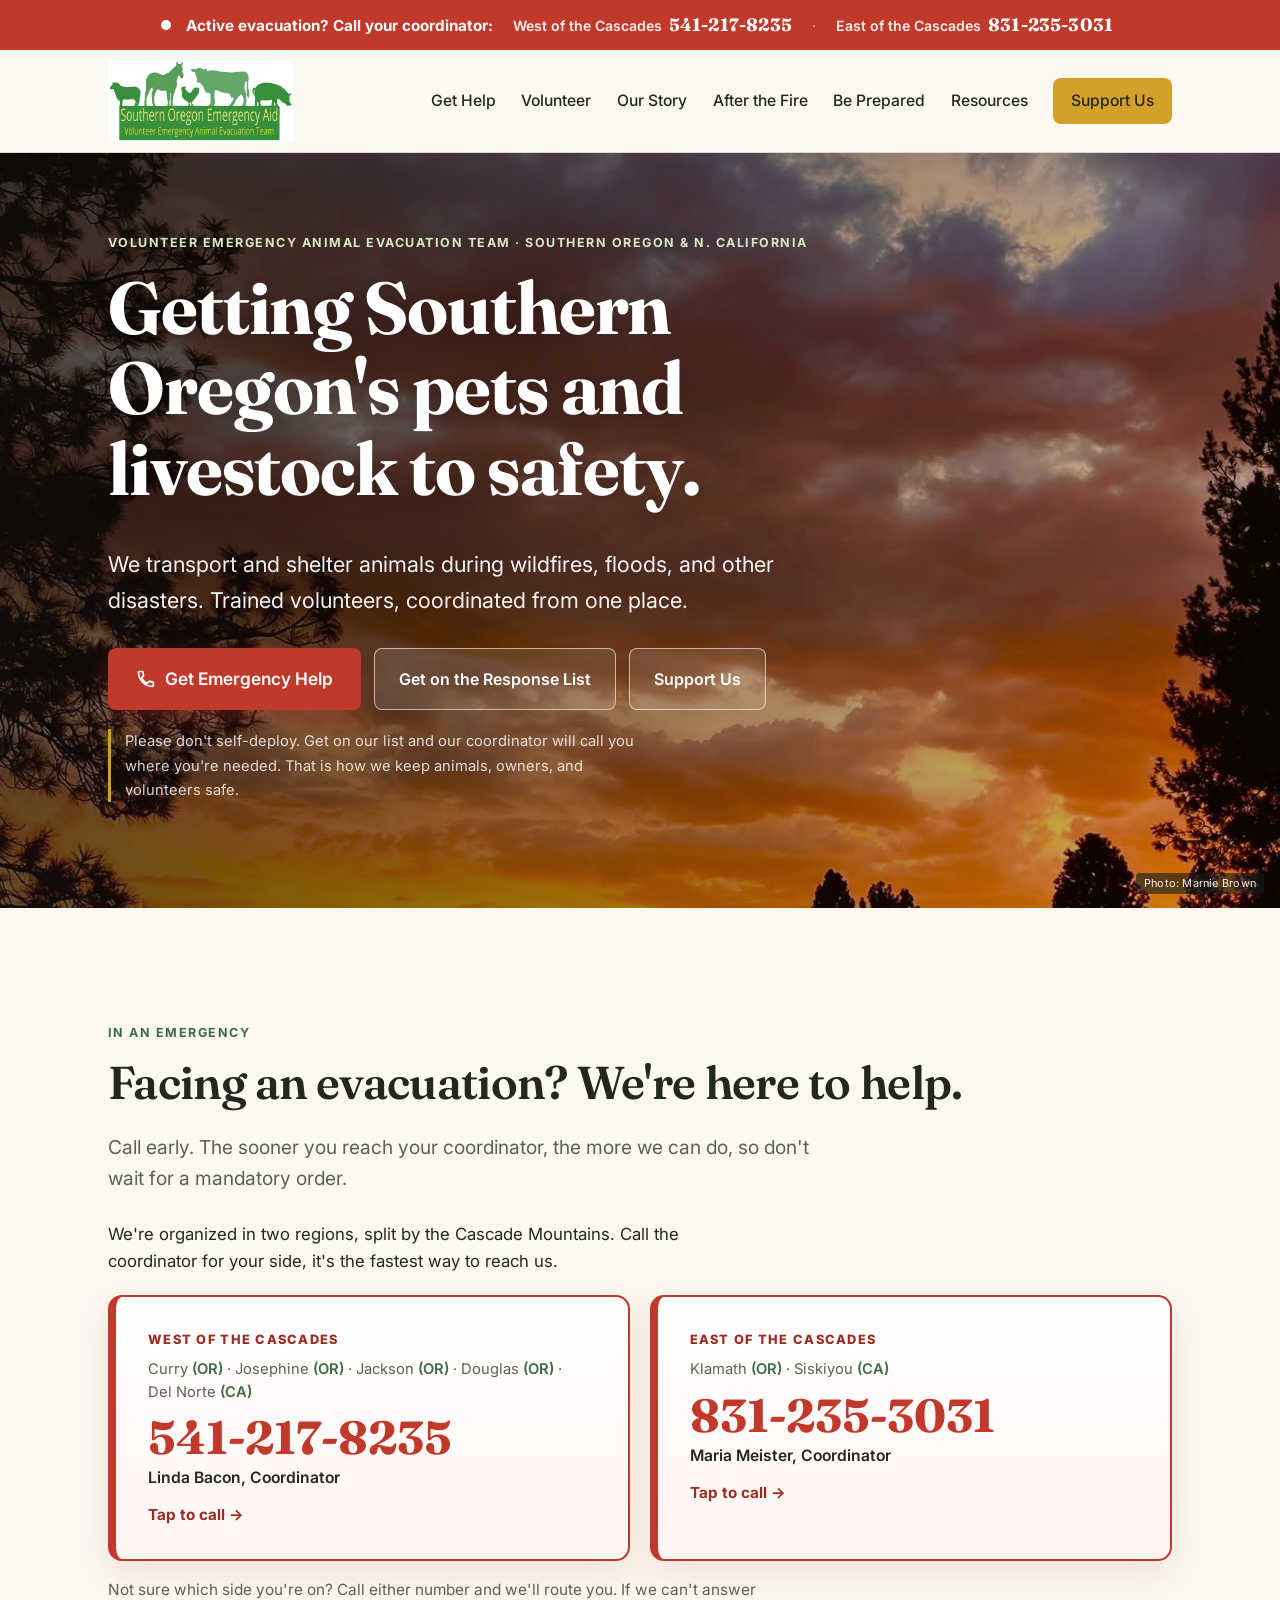
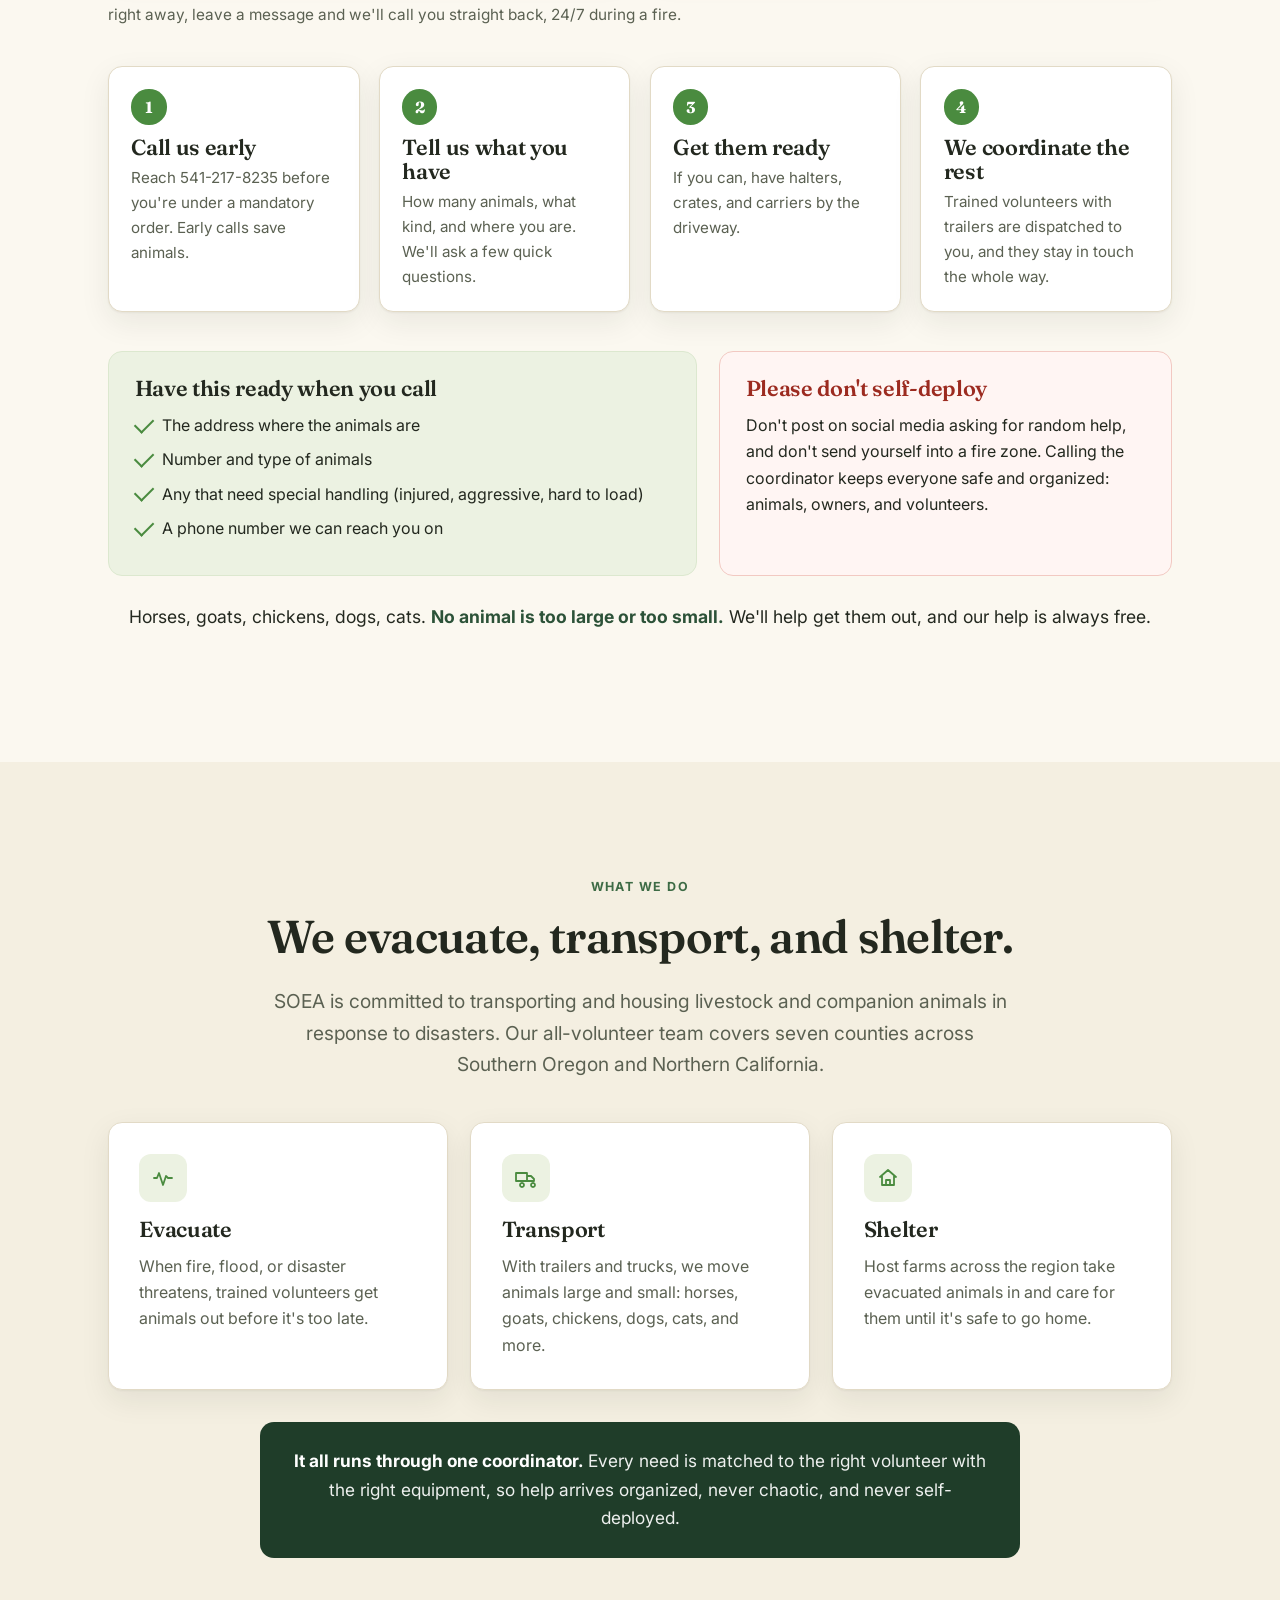
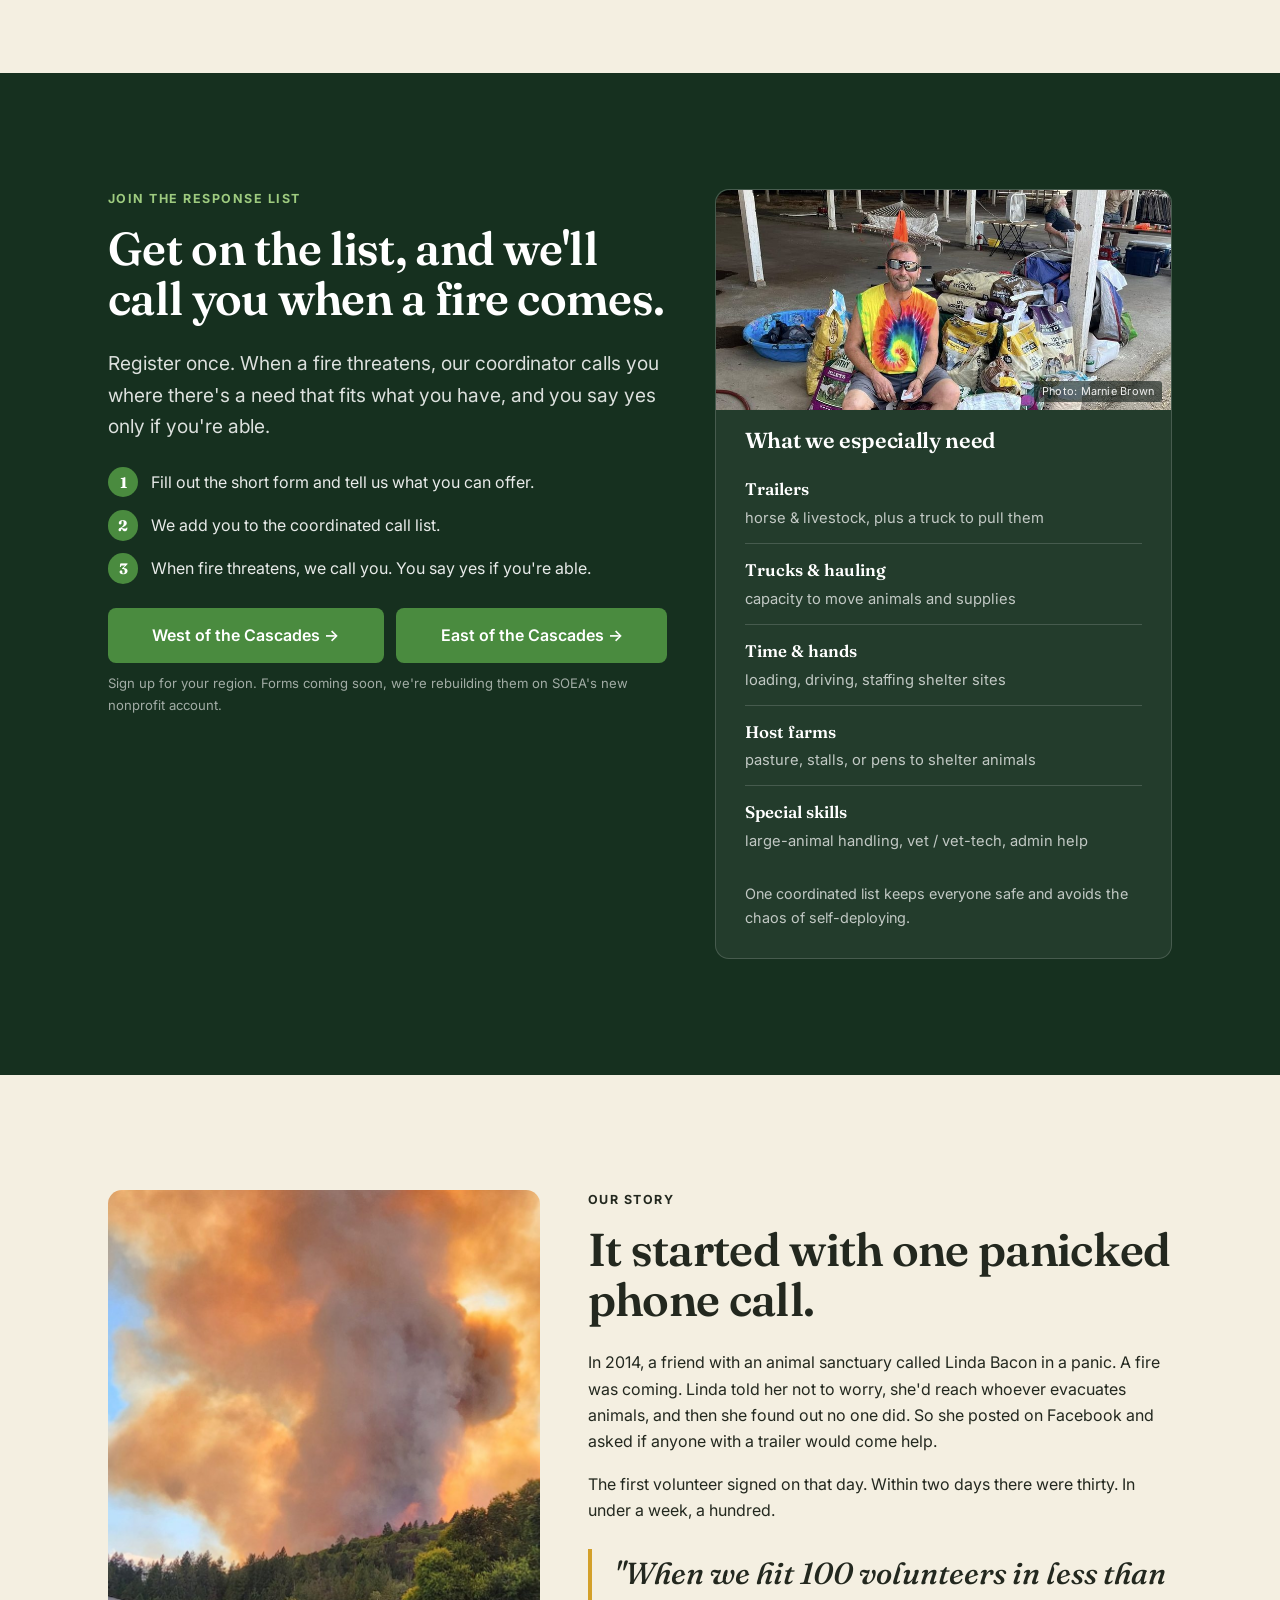
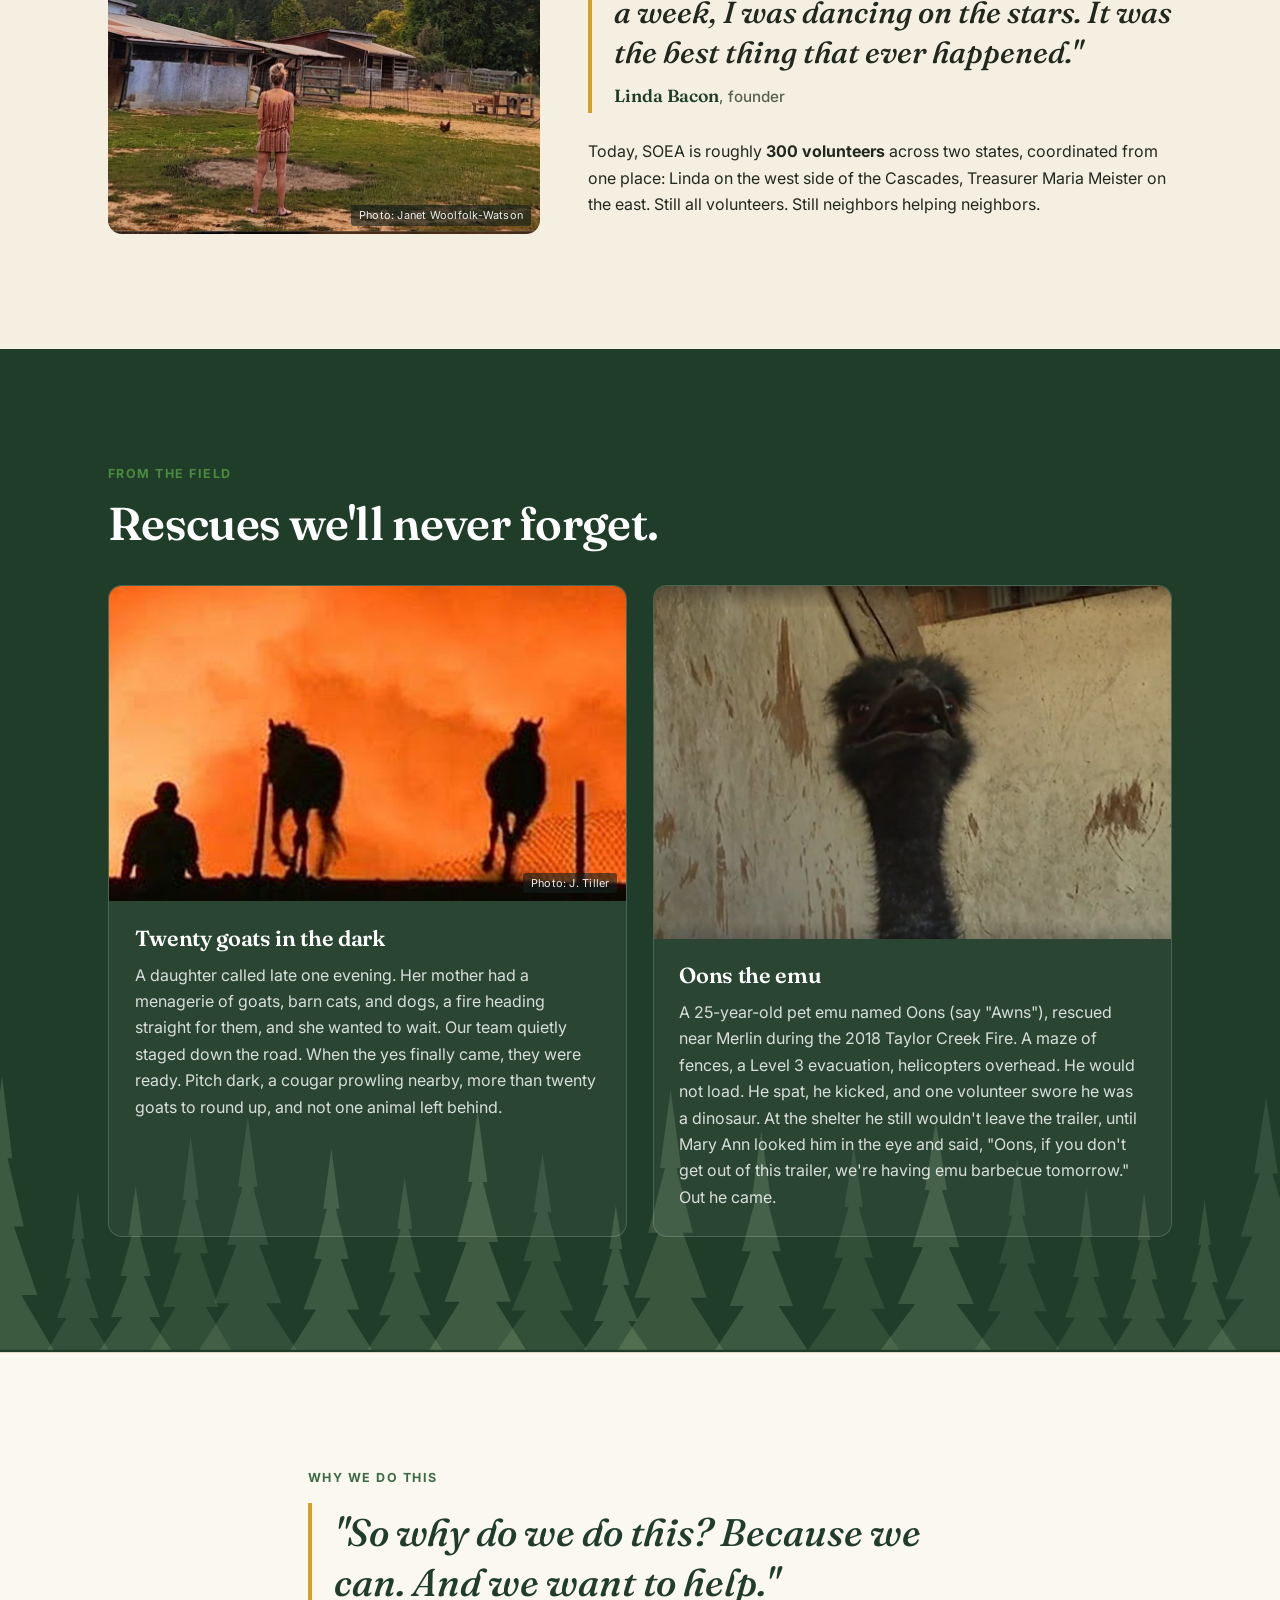
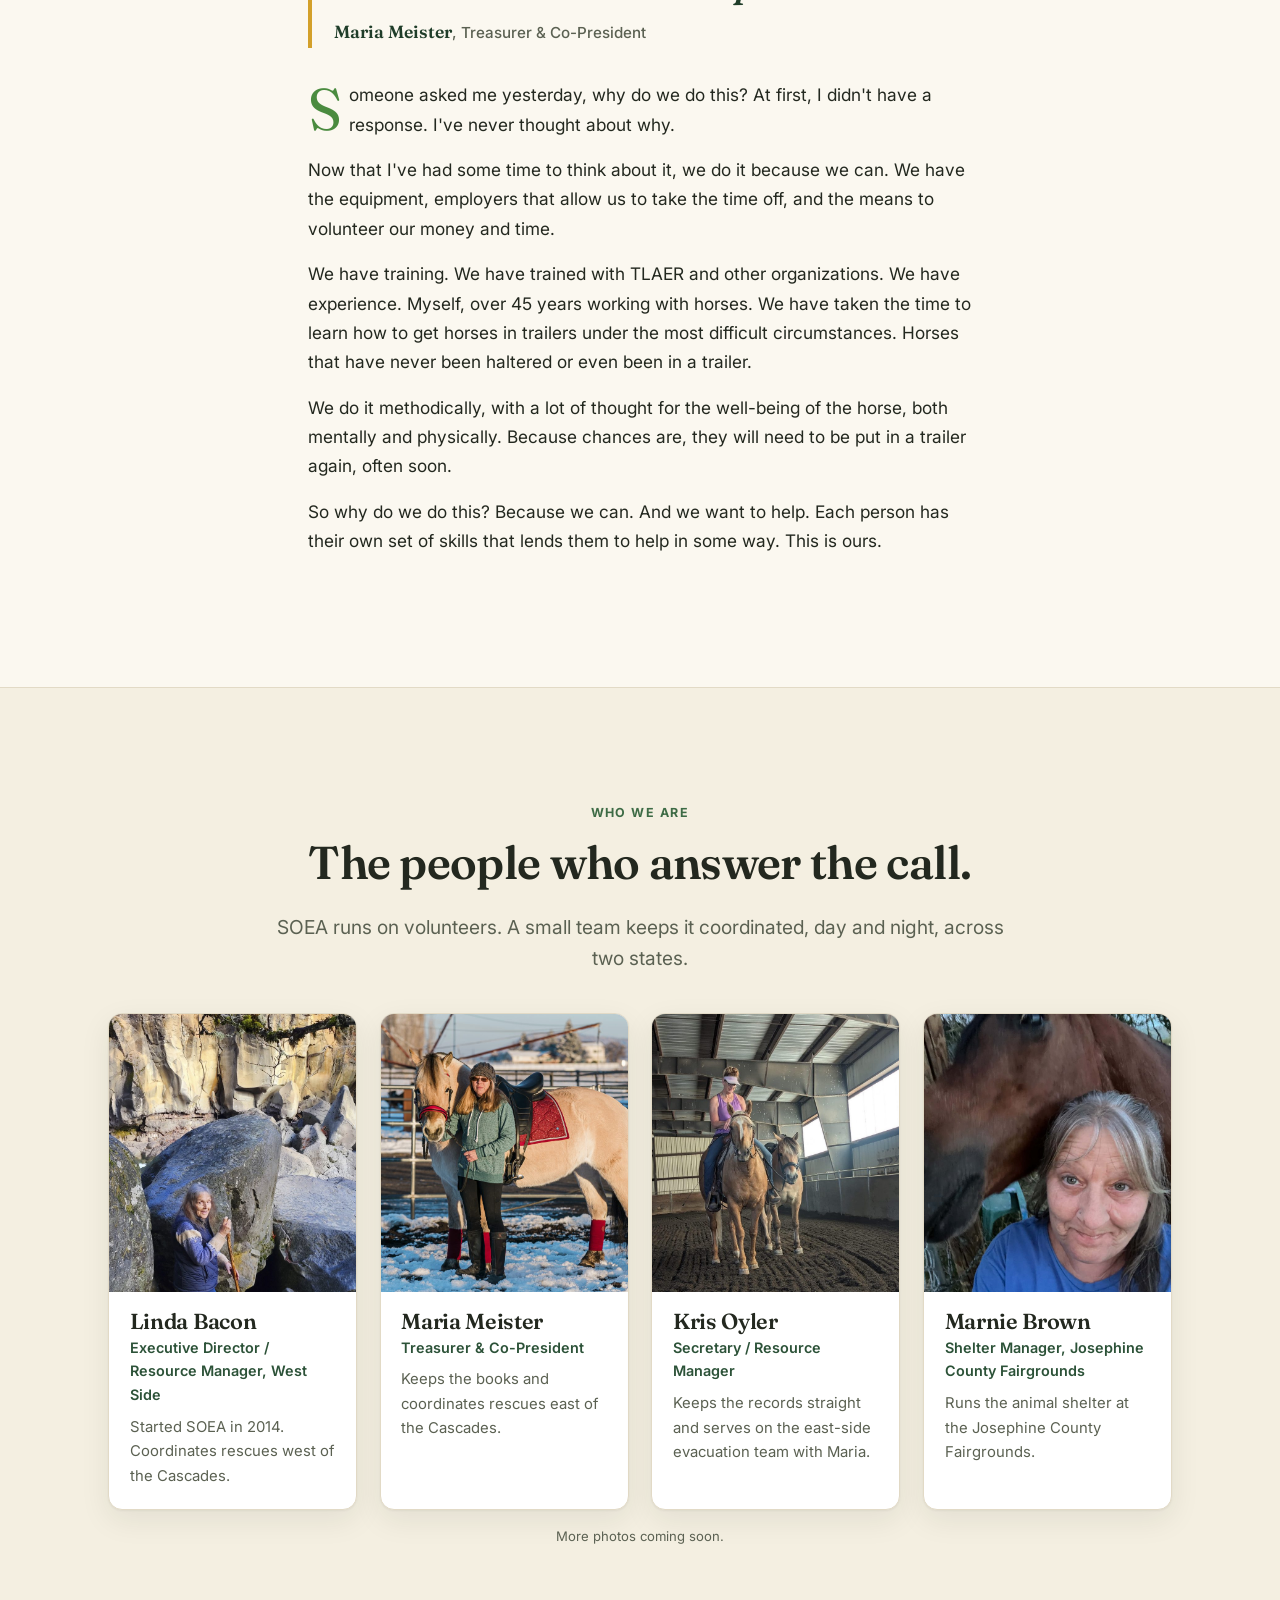
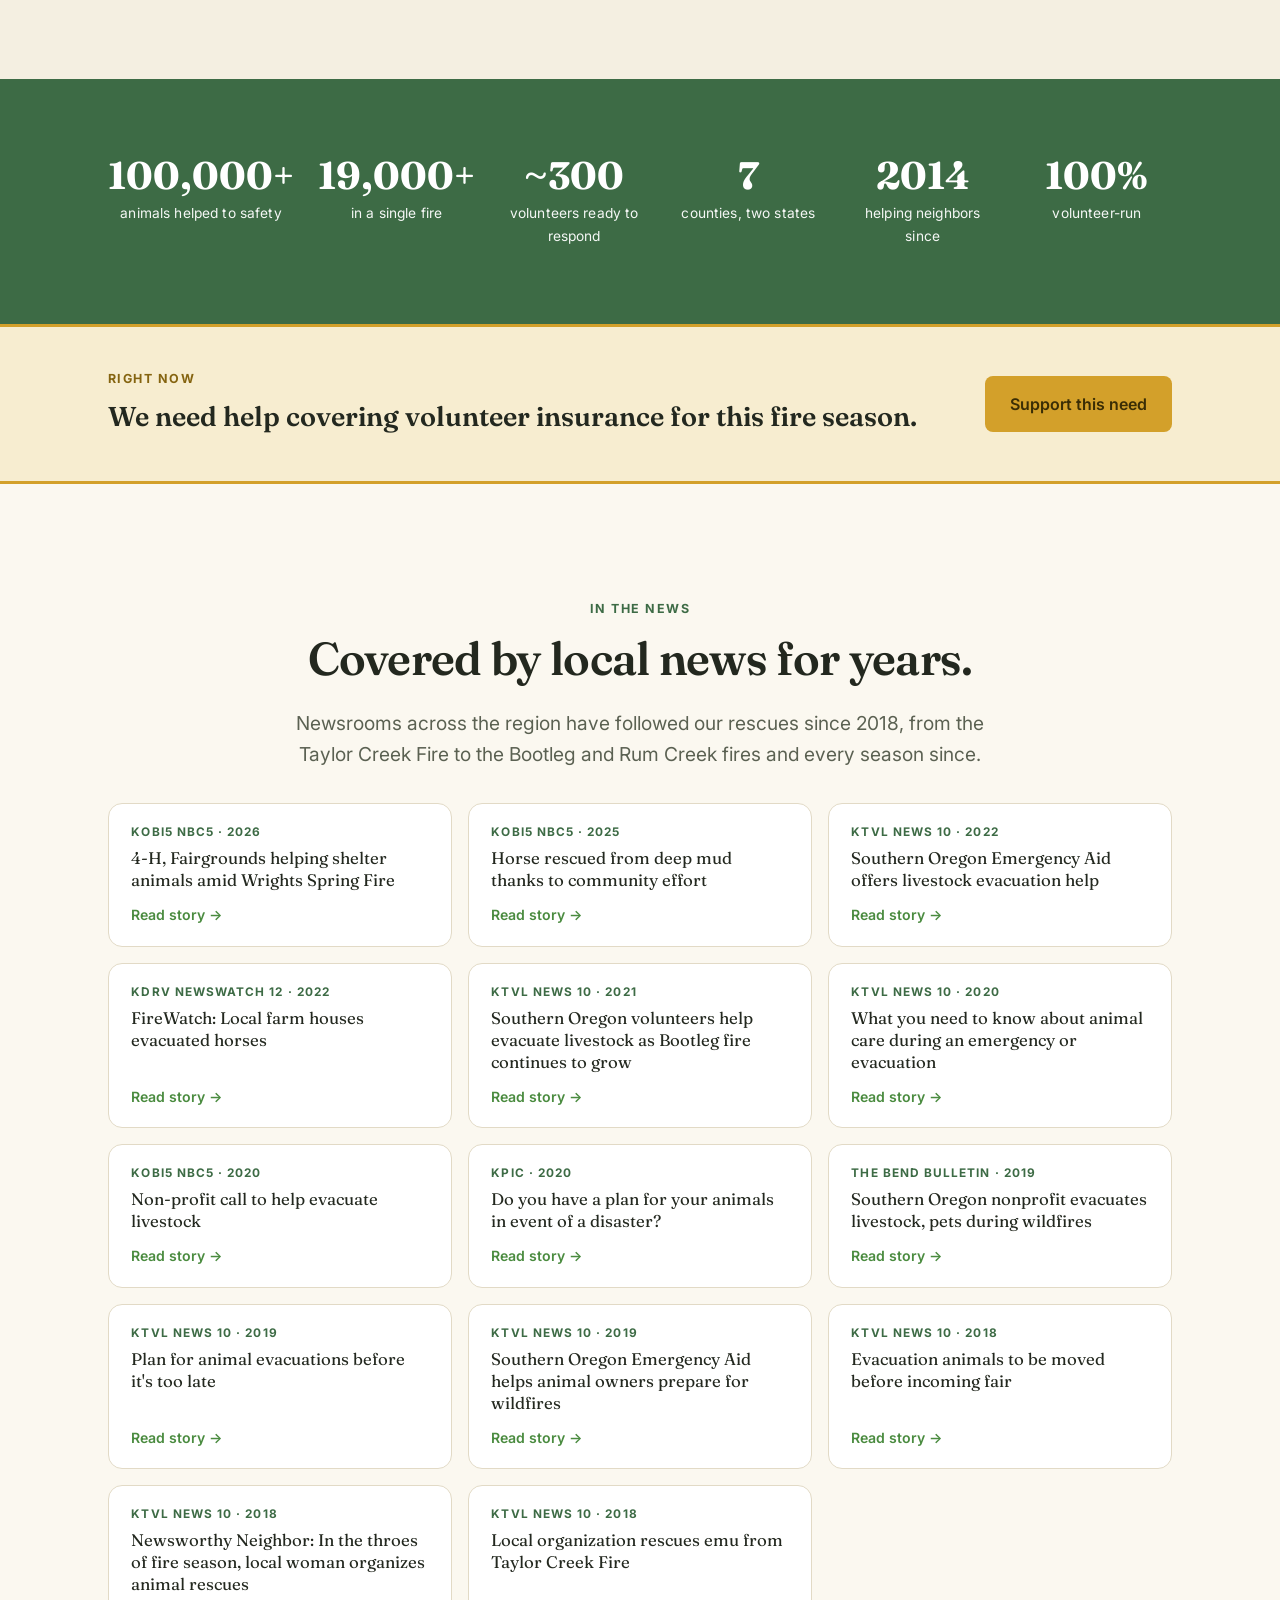
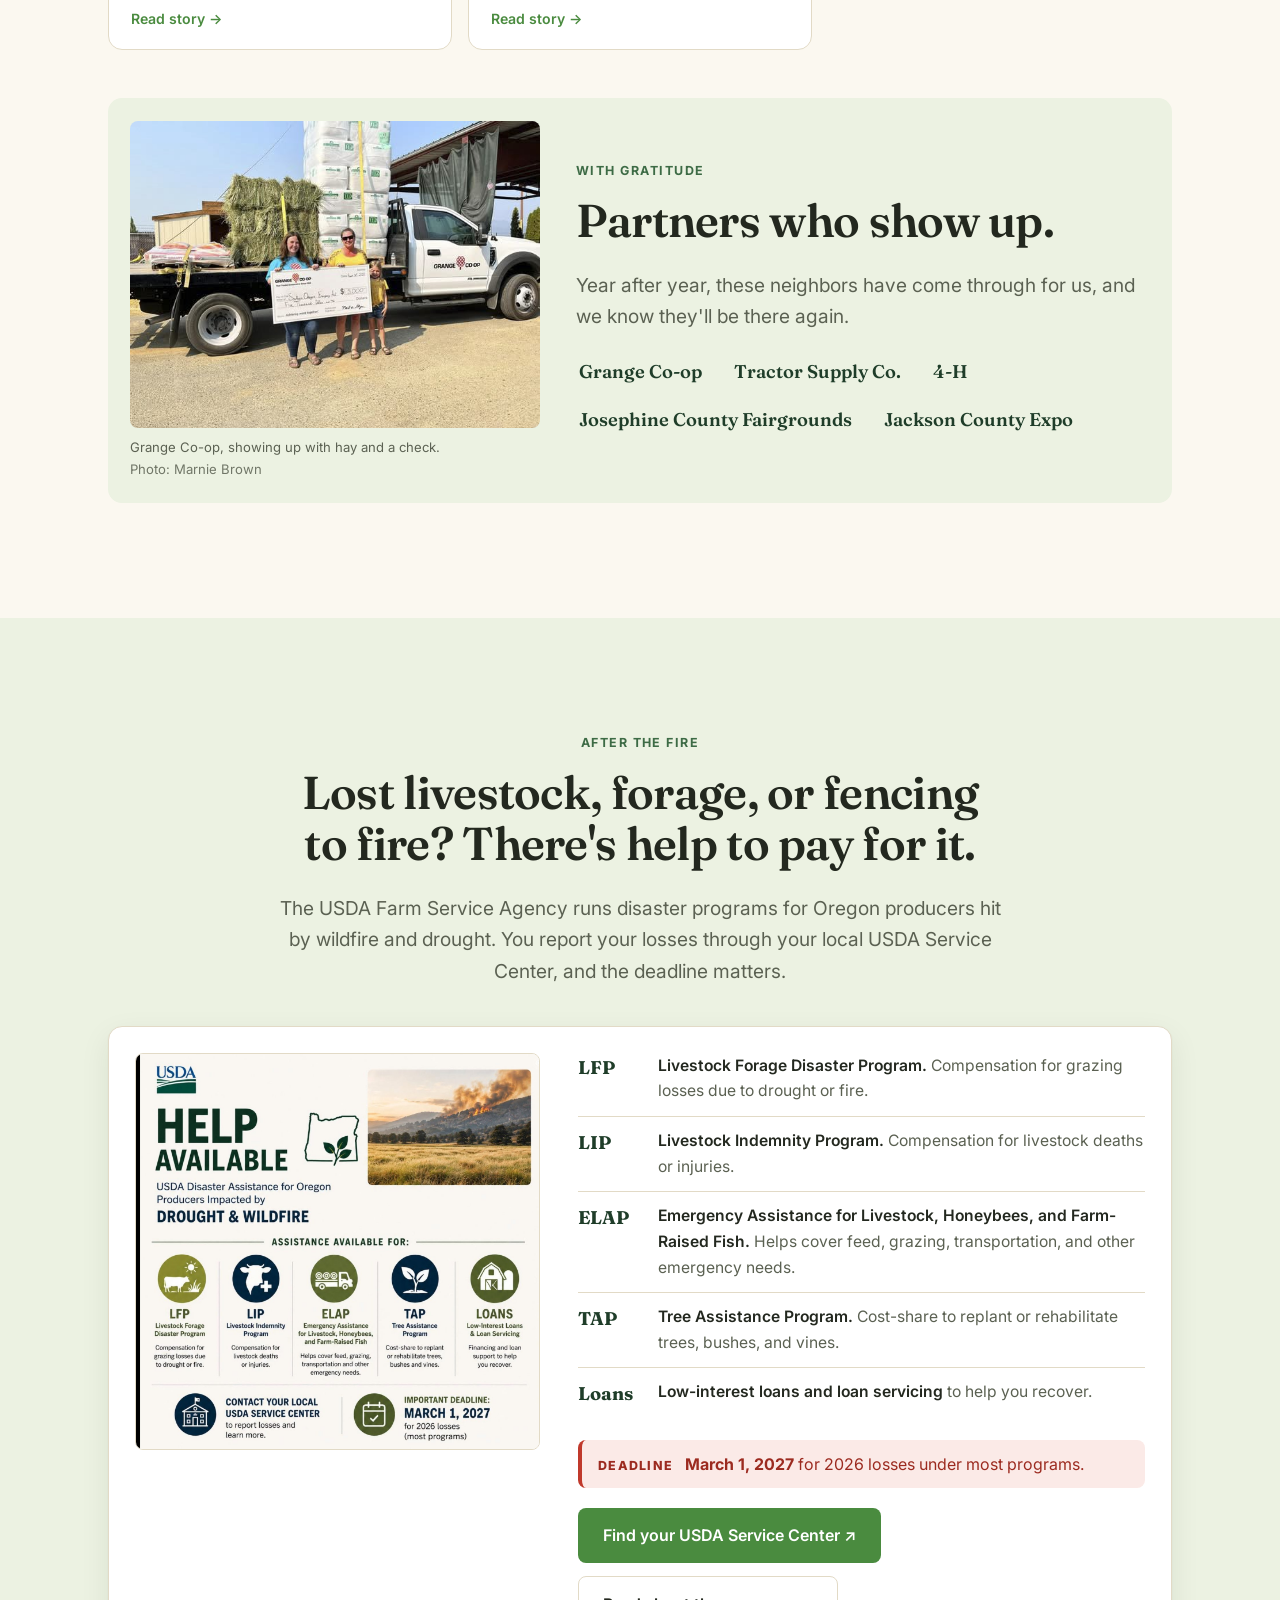
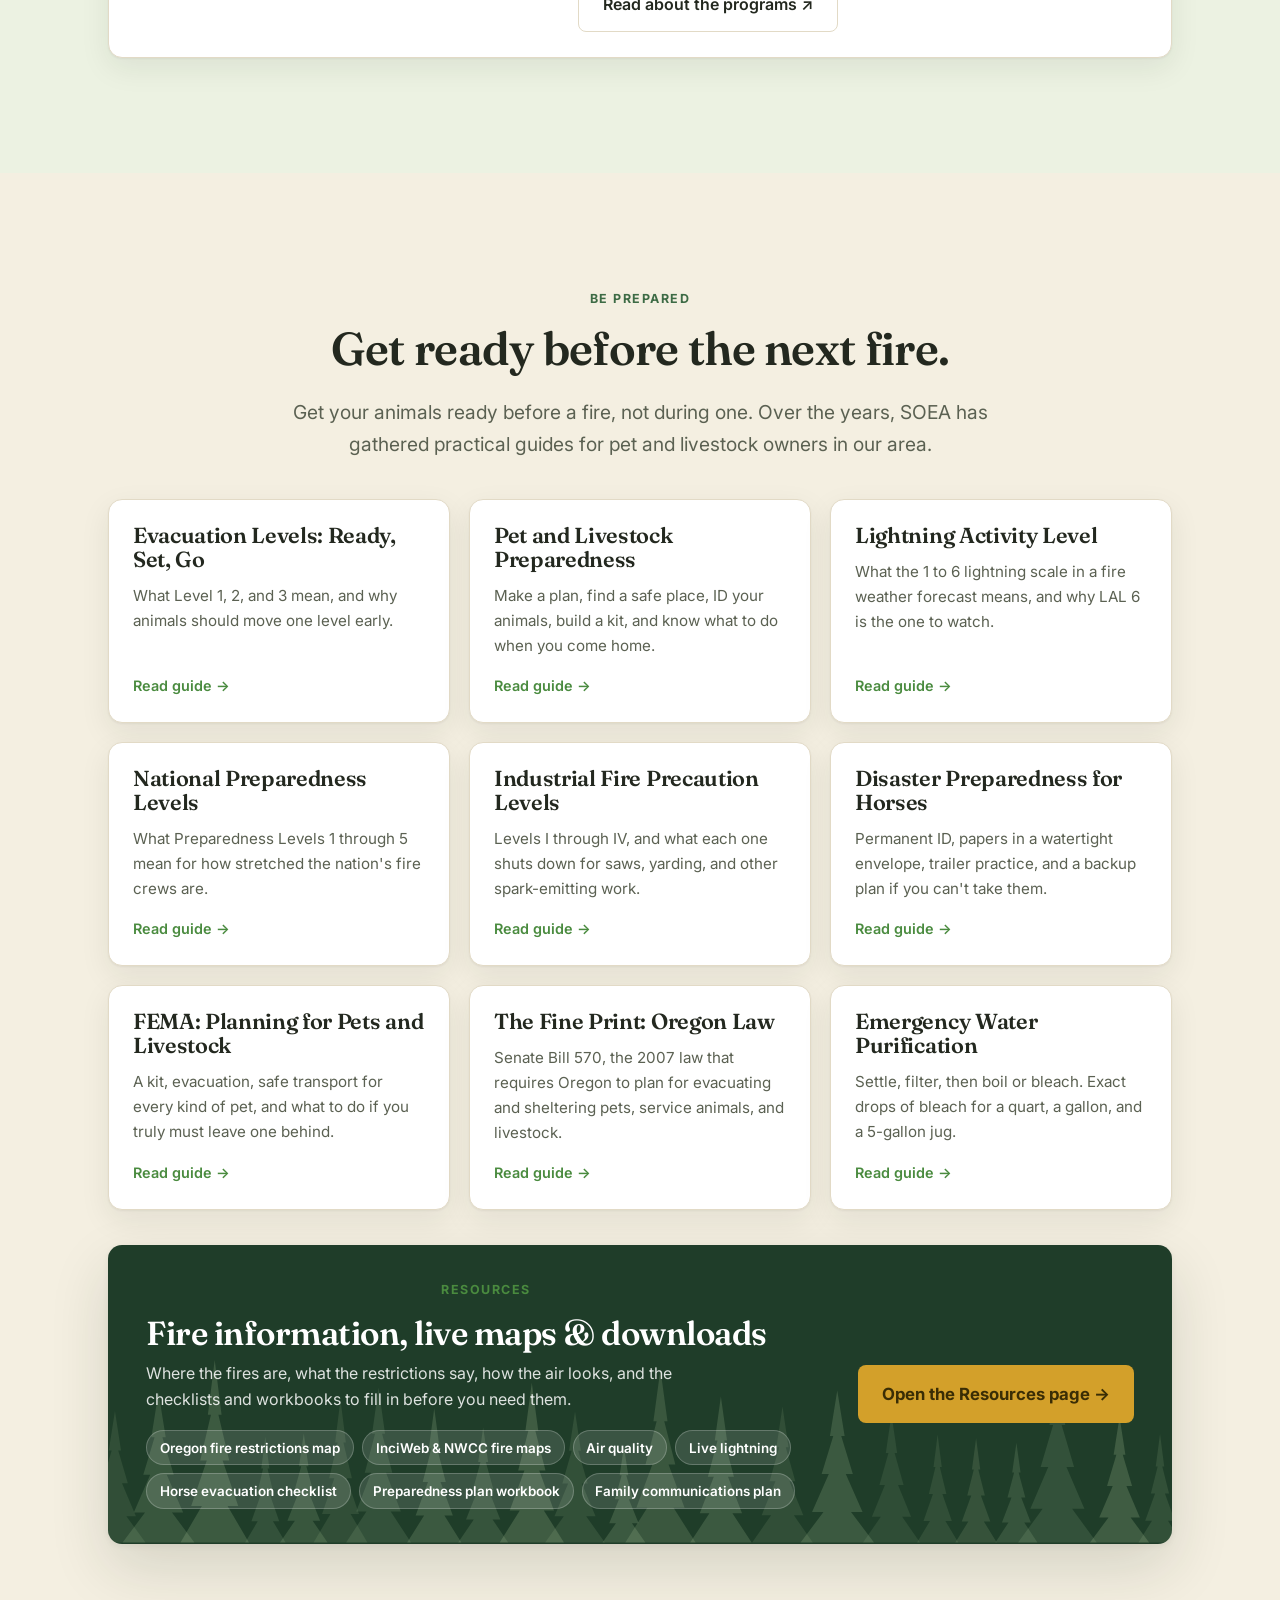
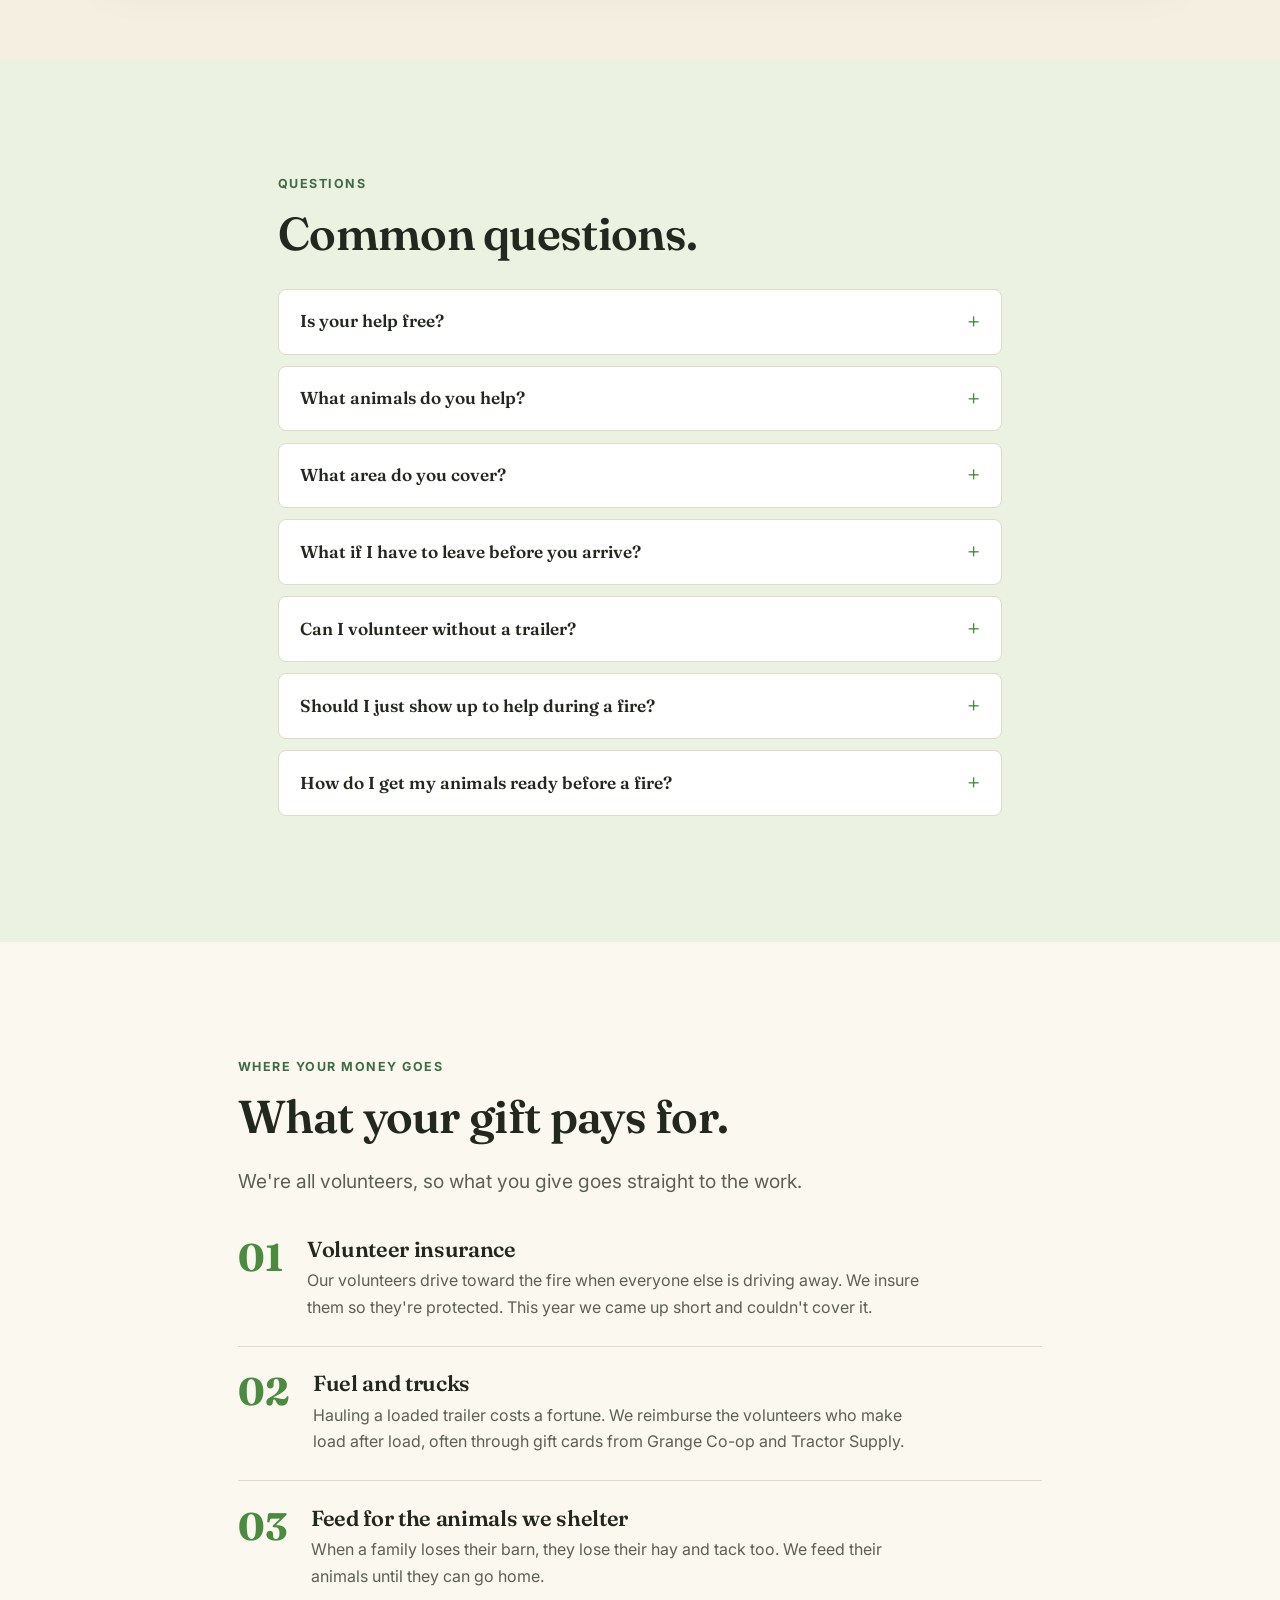
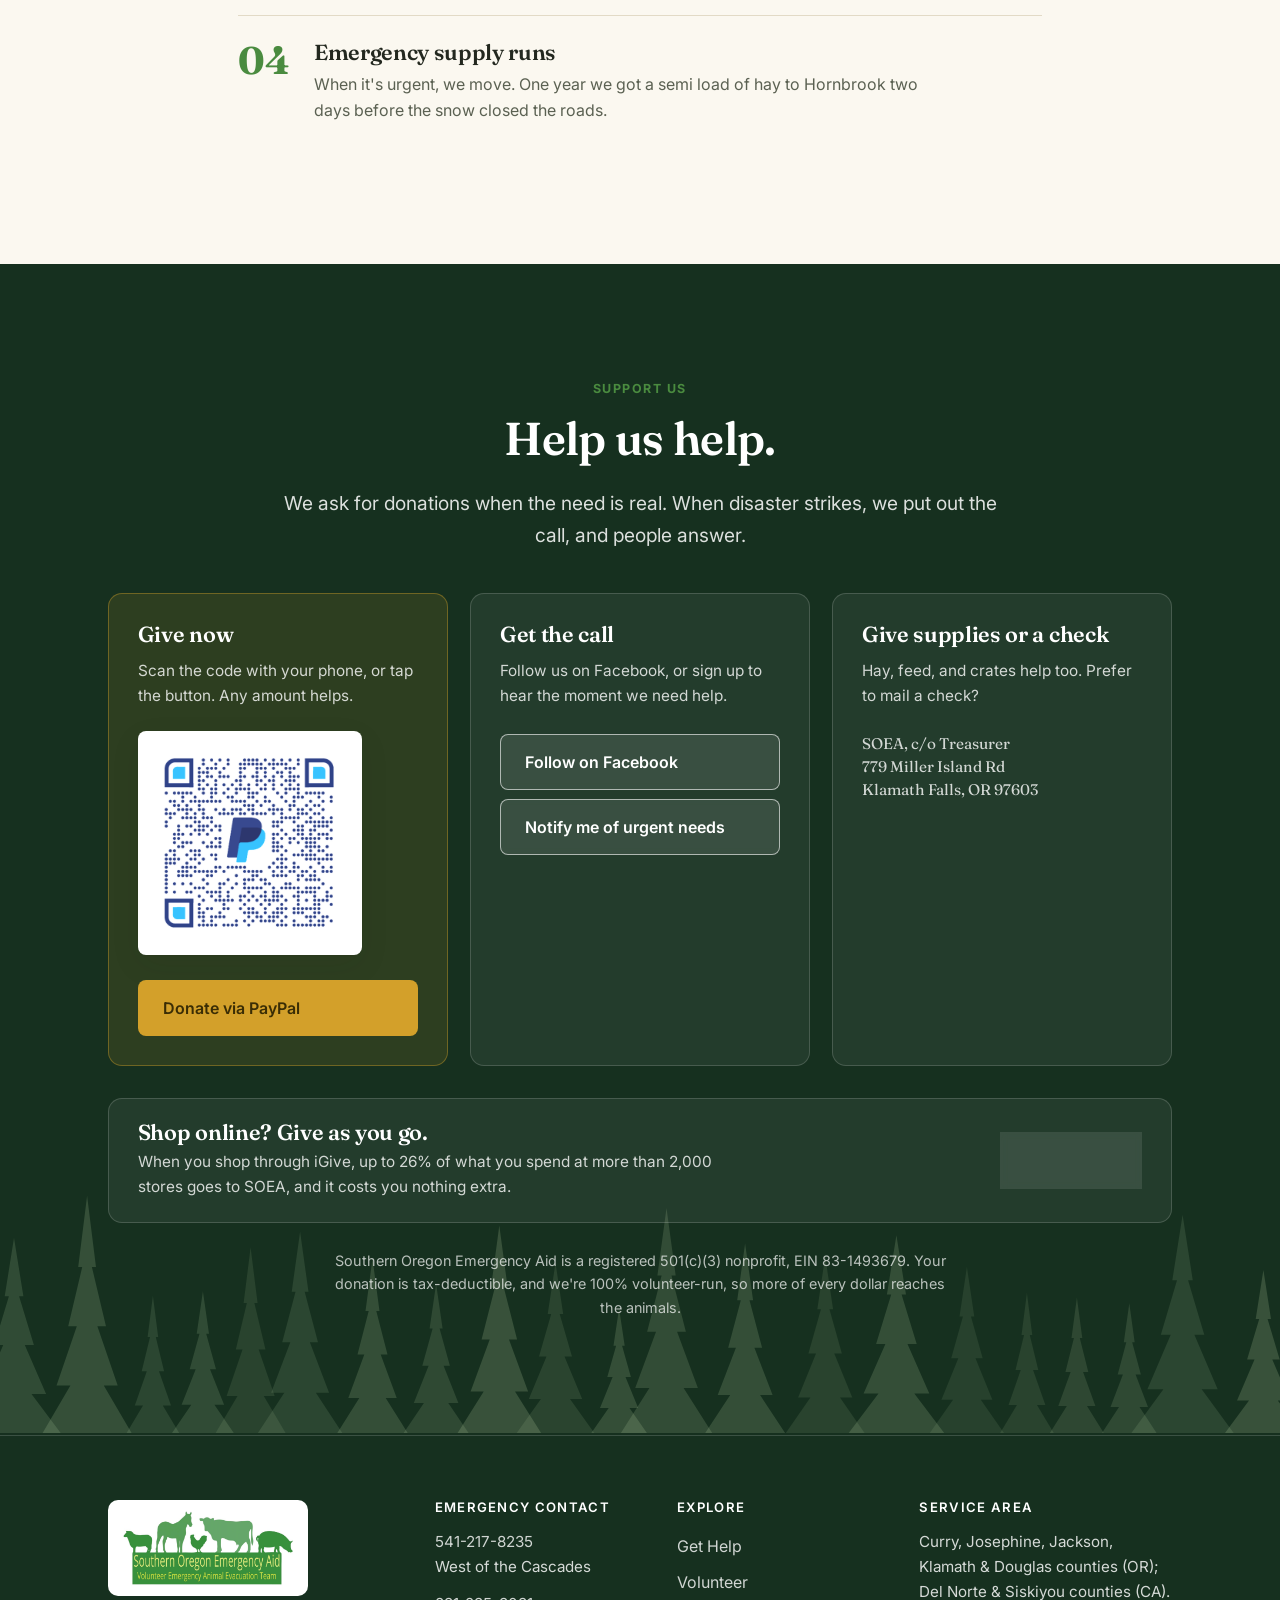
==== commit d9298916: "Our Story photo credit: Janet Woolfolk-Watson Co-Authored-By: Claude Fable 5.1 <noreply@anthropic.co" ====
--- a/index.html
+++ b/index.html
@@ -242,7 +242,7 @@
 <!-- Our Story -->
 <section class="section story" id="story">
   <div class="container story-inner">
-    <div class="story-media has-photo" data-photo="2"><img src="assets/photos/photo-02-story-fire-farm.jpg" alt="A woman stands in her farmyard watching a wildfire smoke column rise over the ridge behind her barns" loading="lazy" /></div>
+    <div class="story-media has-photo" data-photo="2"><img src="assets/photos/photo-02-story-fire-farm.jpg" alt="A woman stands in her farmyard watching a wildfire smoke column rise over the ridge behind her barns" loading="lazy" /><span class="photo-credit">Photo: Janet Woolfolk-Watson</span></div>
     <div class="story-text">
       <p class="eyebrow">Our story</p>
       <h2>It started with one panicked phone call.</h2>
--- a/site.css
+++ b/site.css
@@ -523,3 +523,4 @@
 .foot-legal a { color: inherit; text-decoration: underline; text-underline-offset: 2px; }
 .foot-legal a:hover, .foot-legal a:focus-visible { color: var(--gold, #d9b34a); }
 .hero-credit { right: 1rem; bottom: .9rem; z-index: 4; }
+.story-media.has-photo { position: relative; }
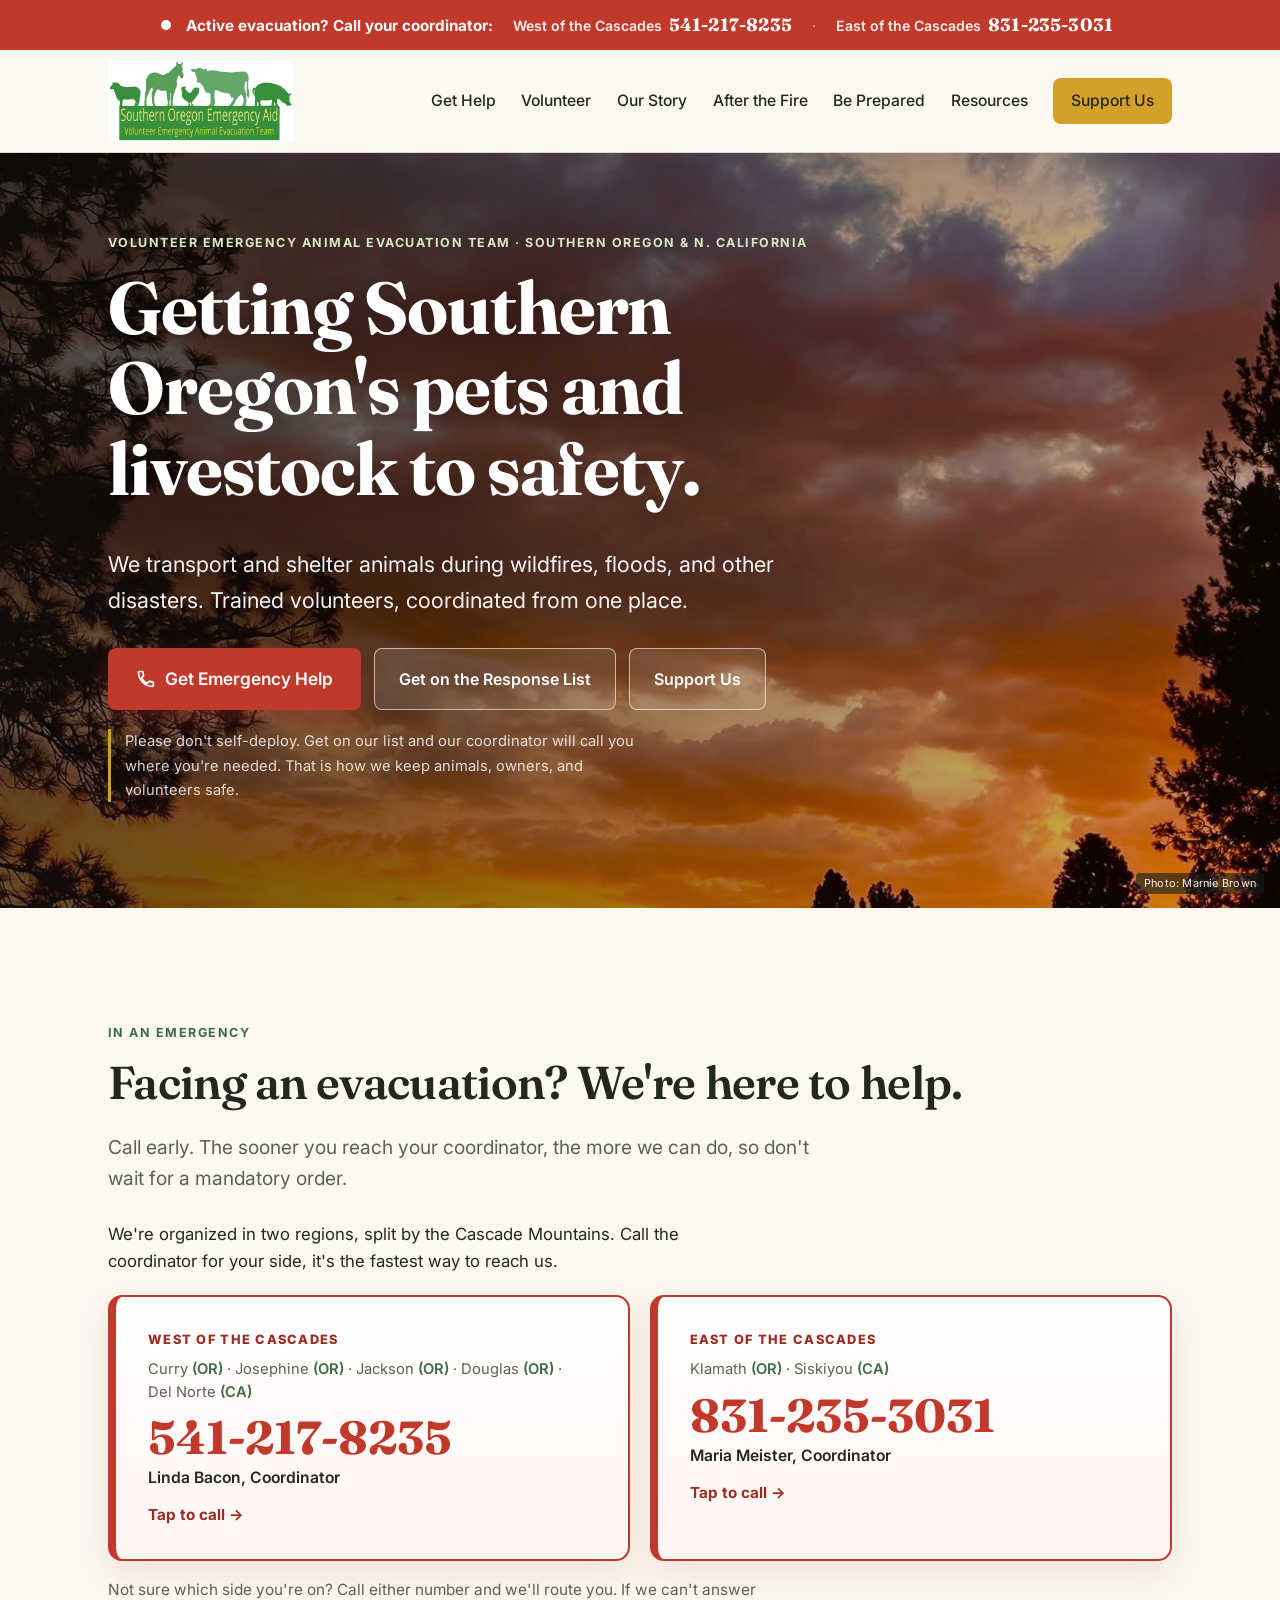
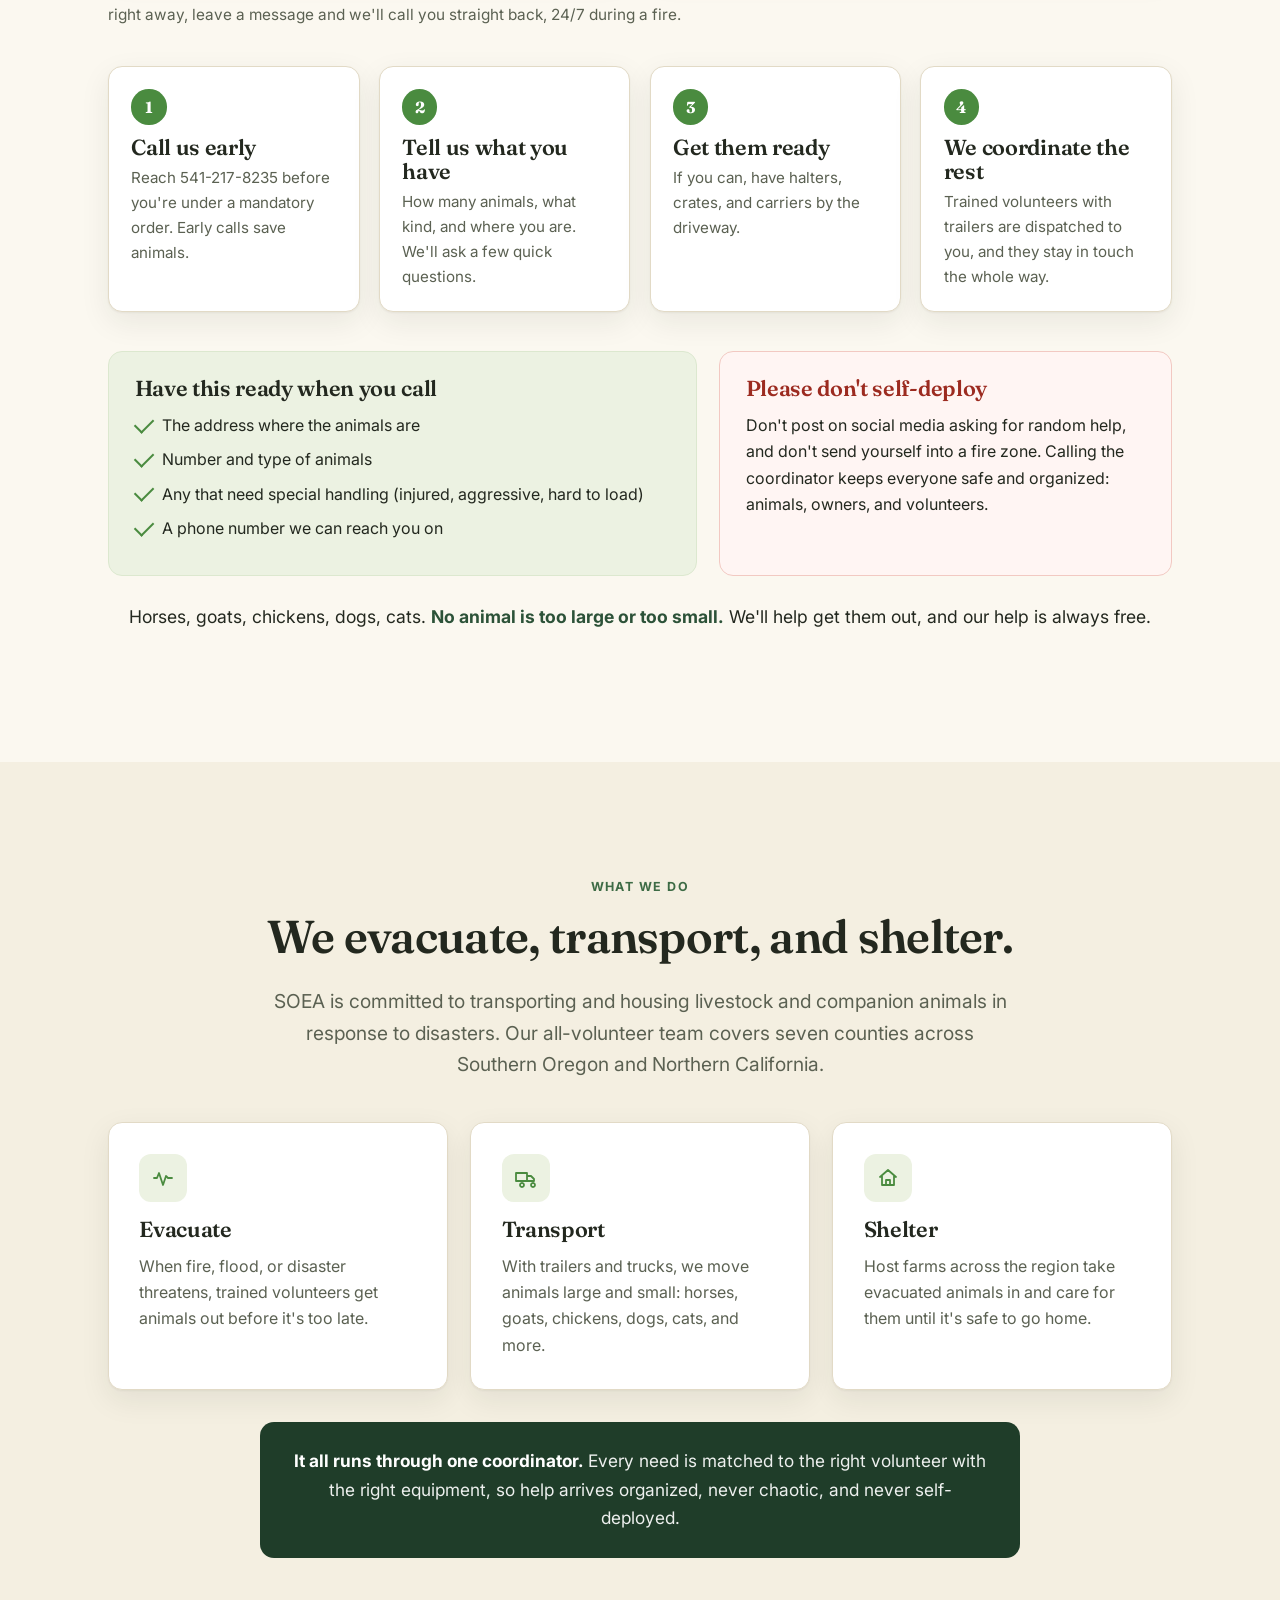
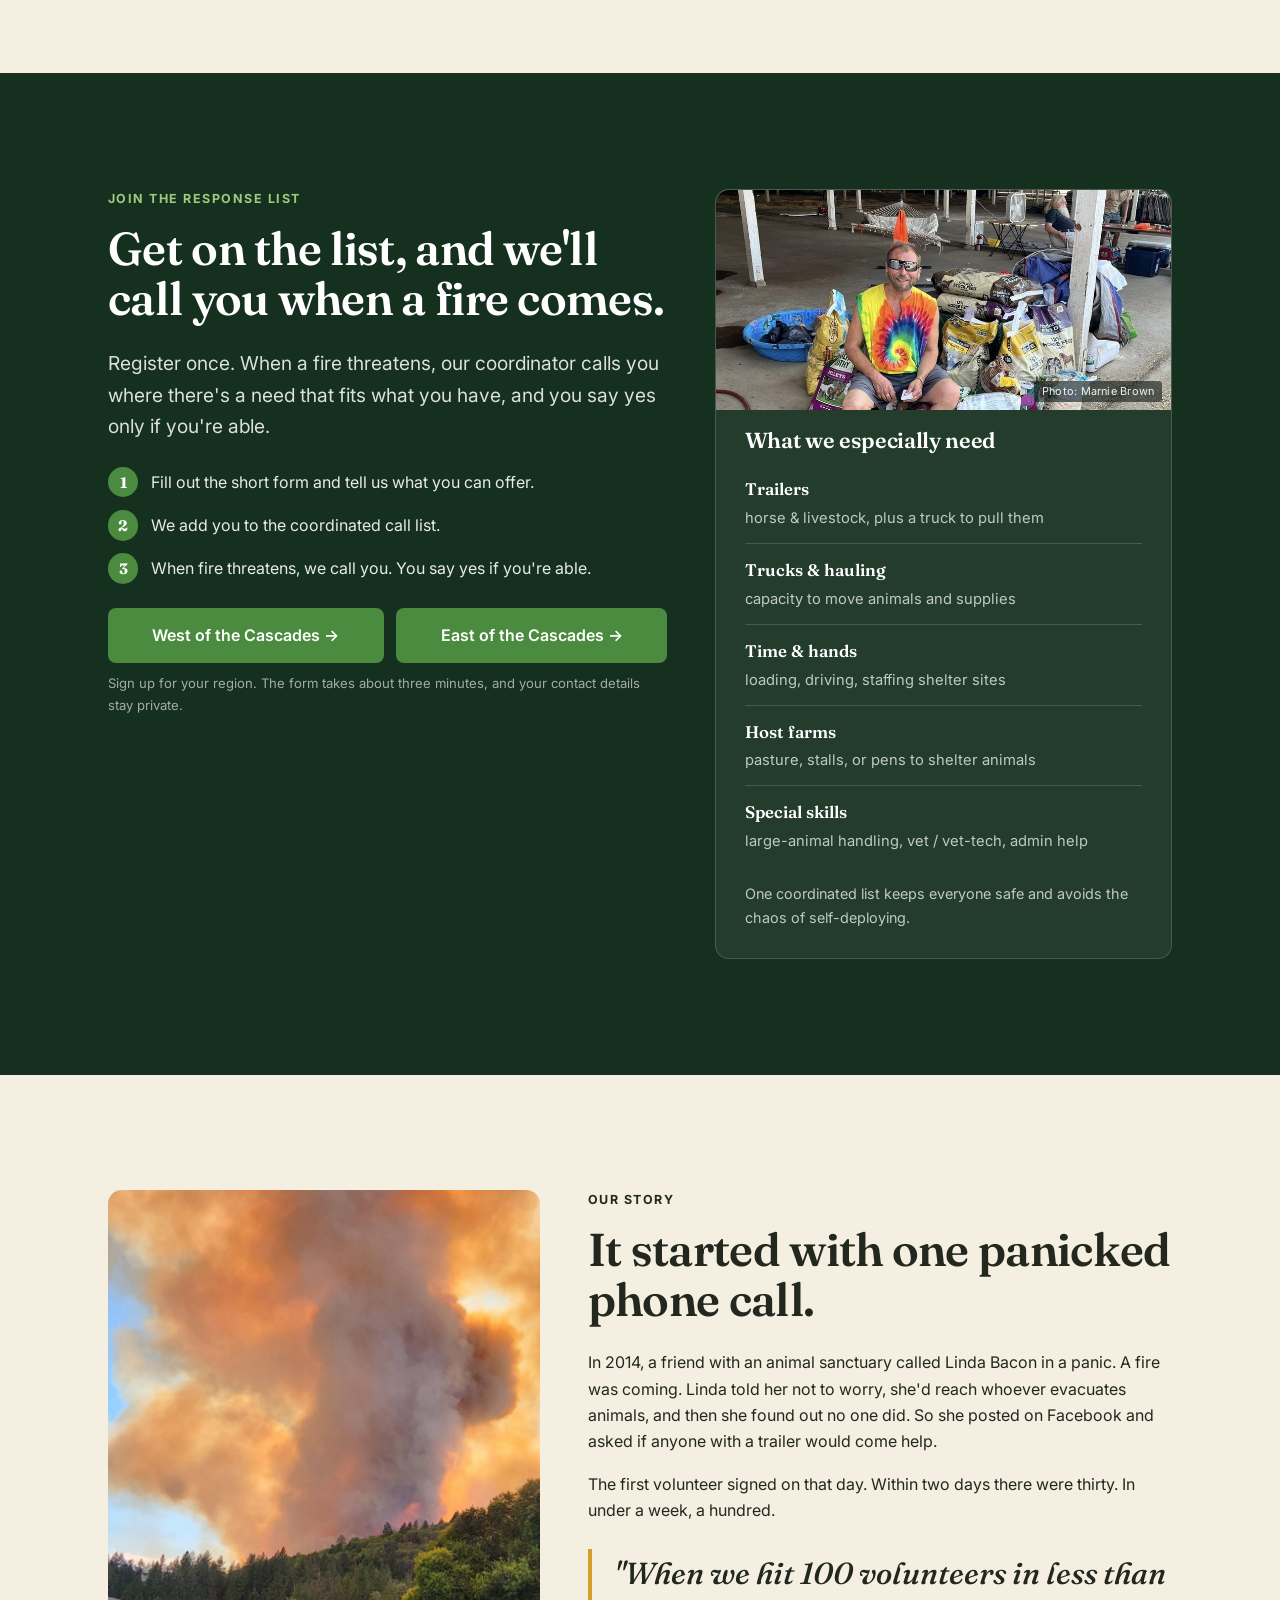
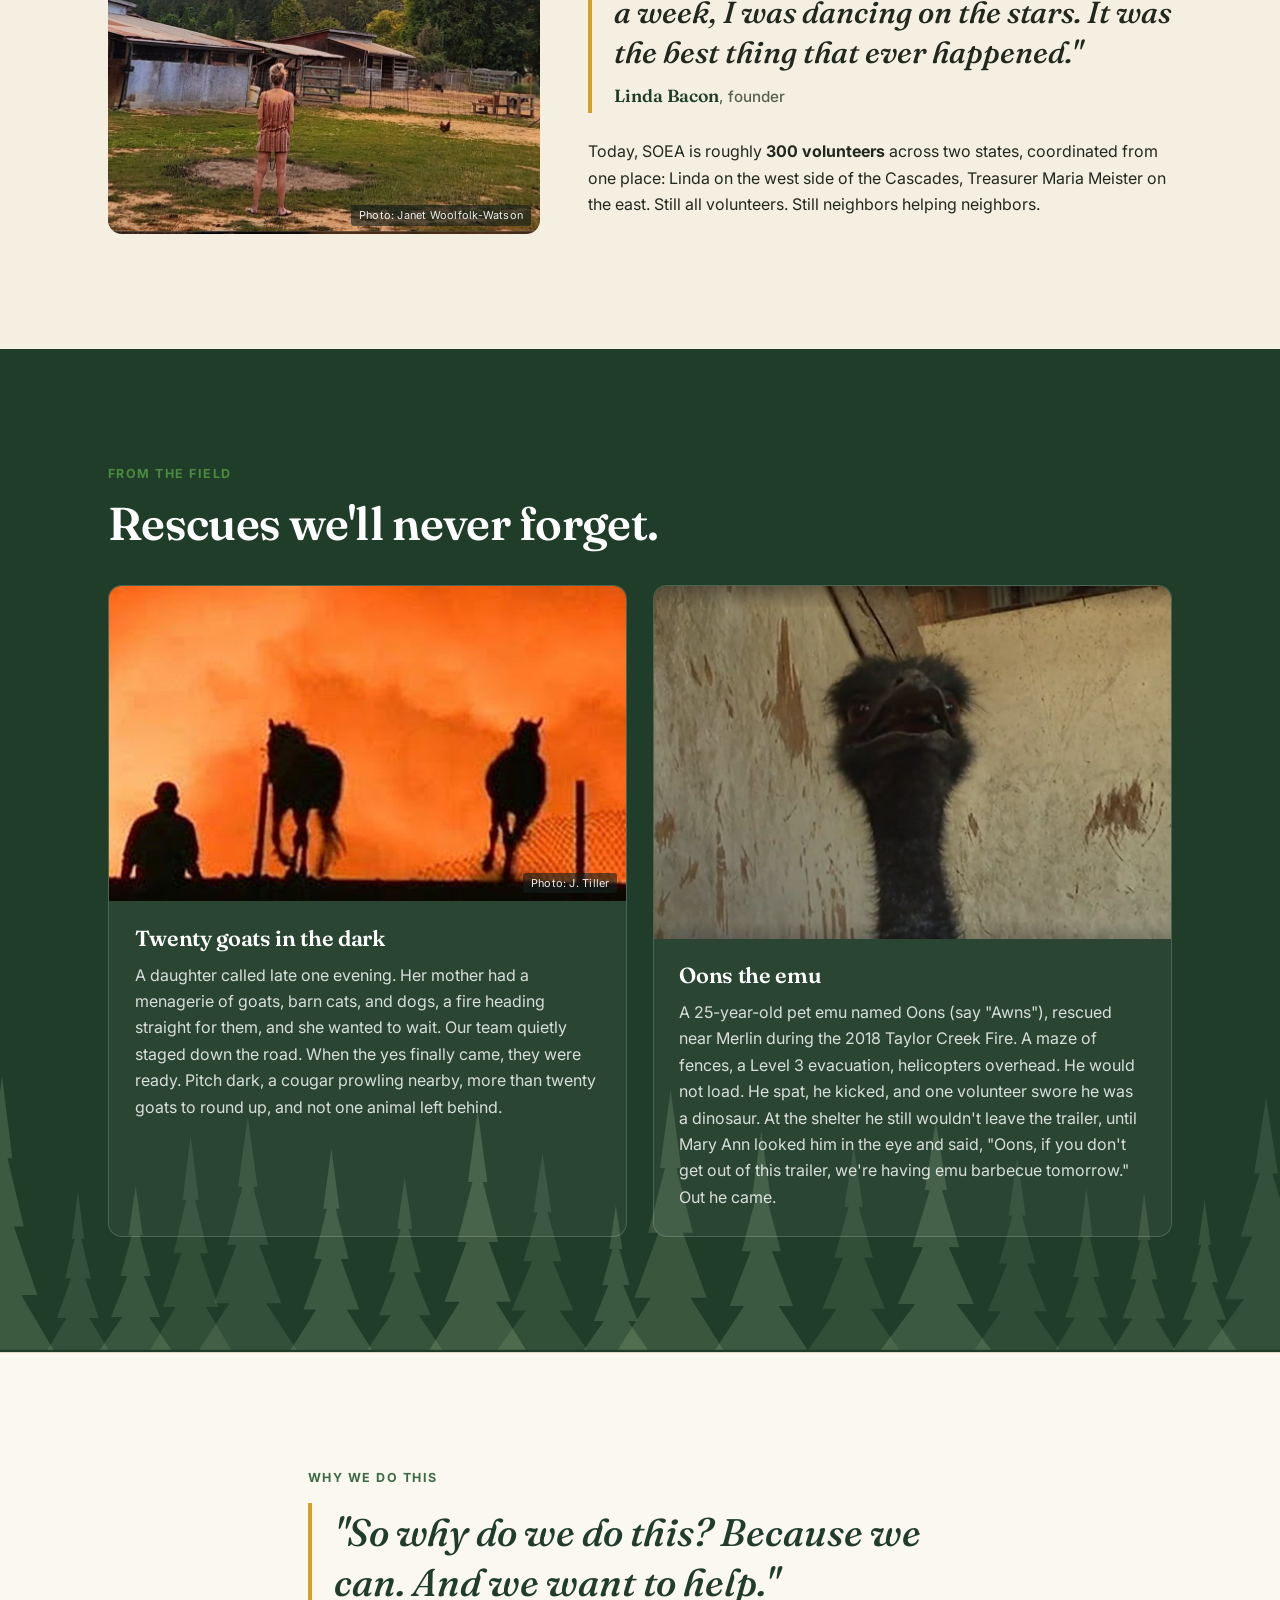
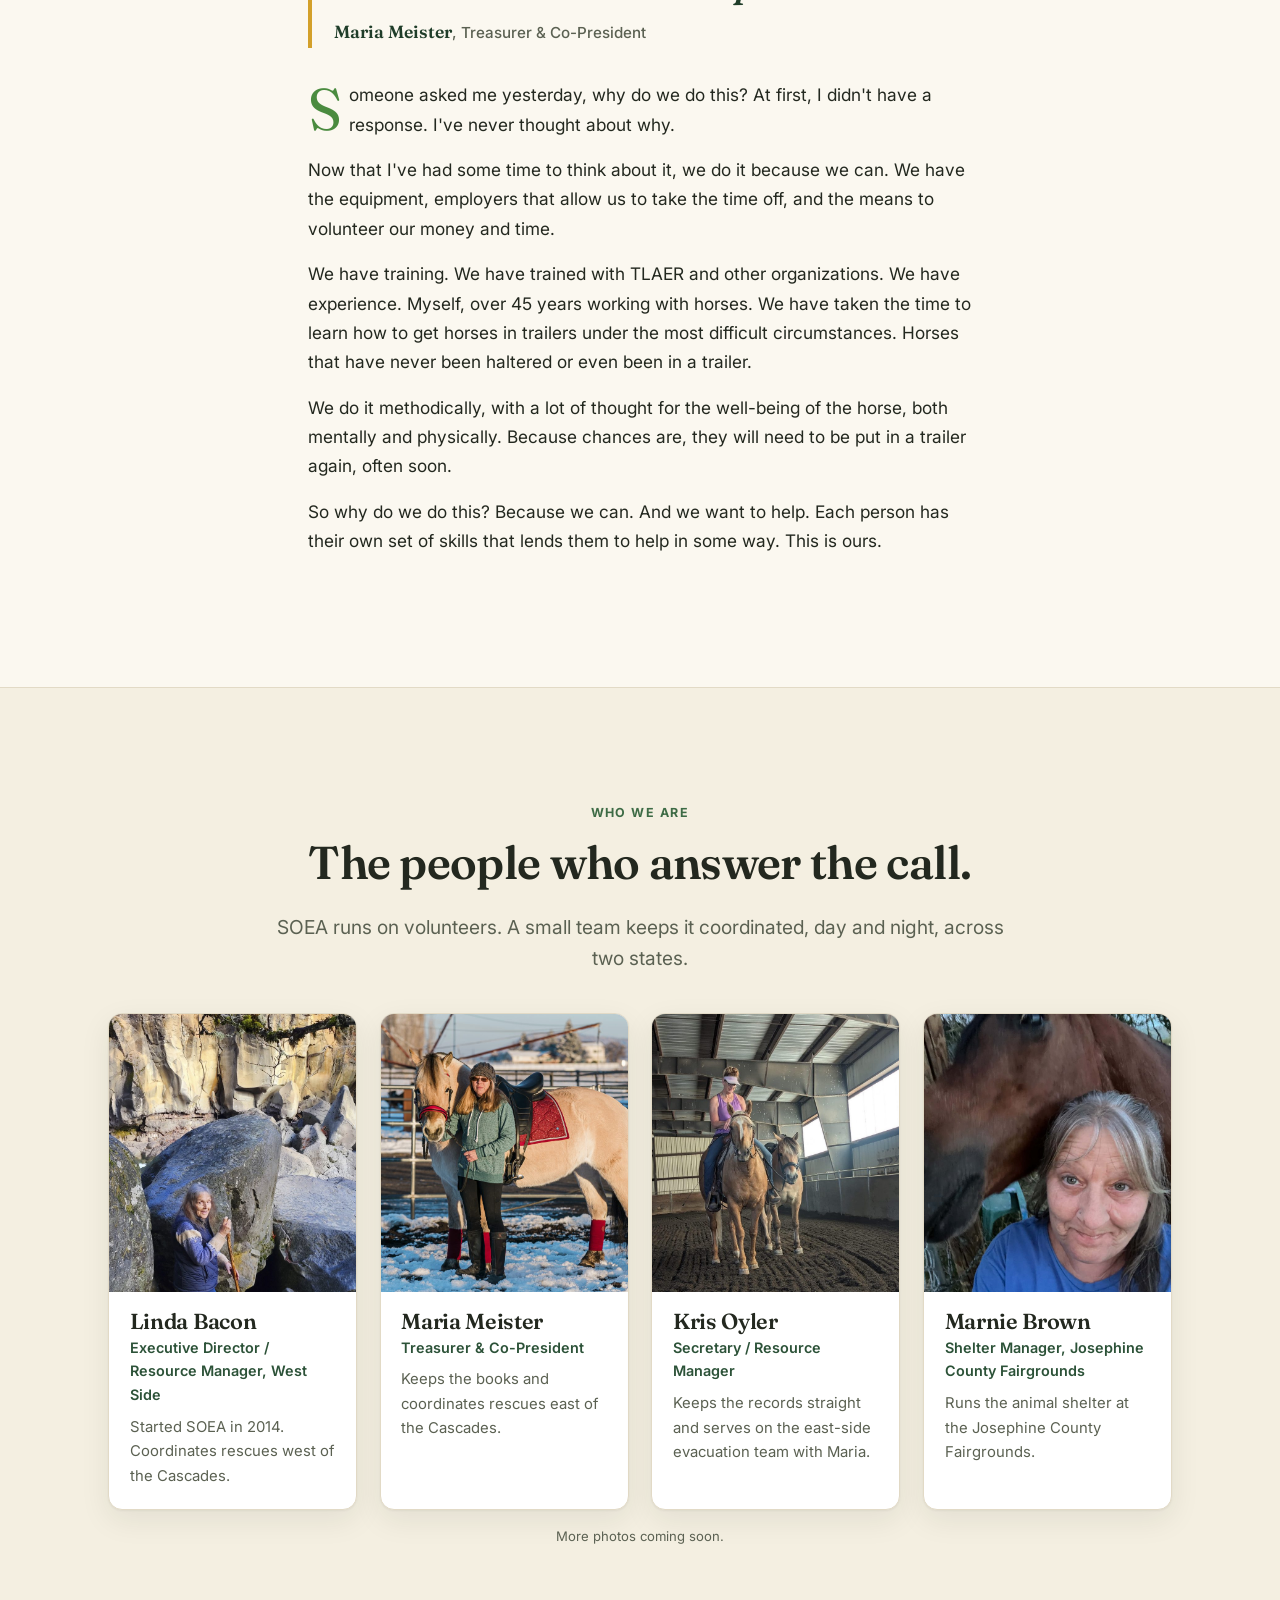
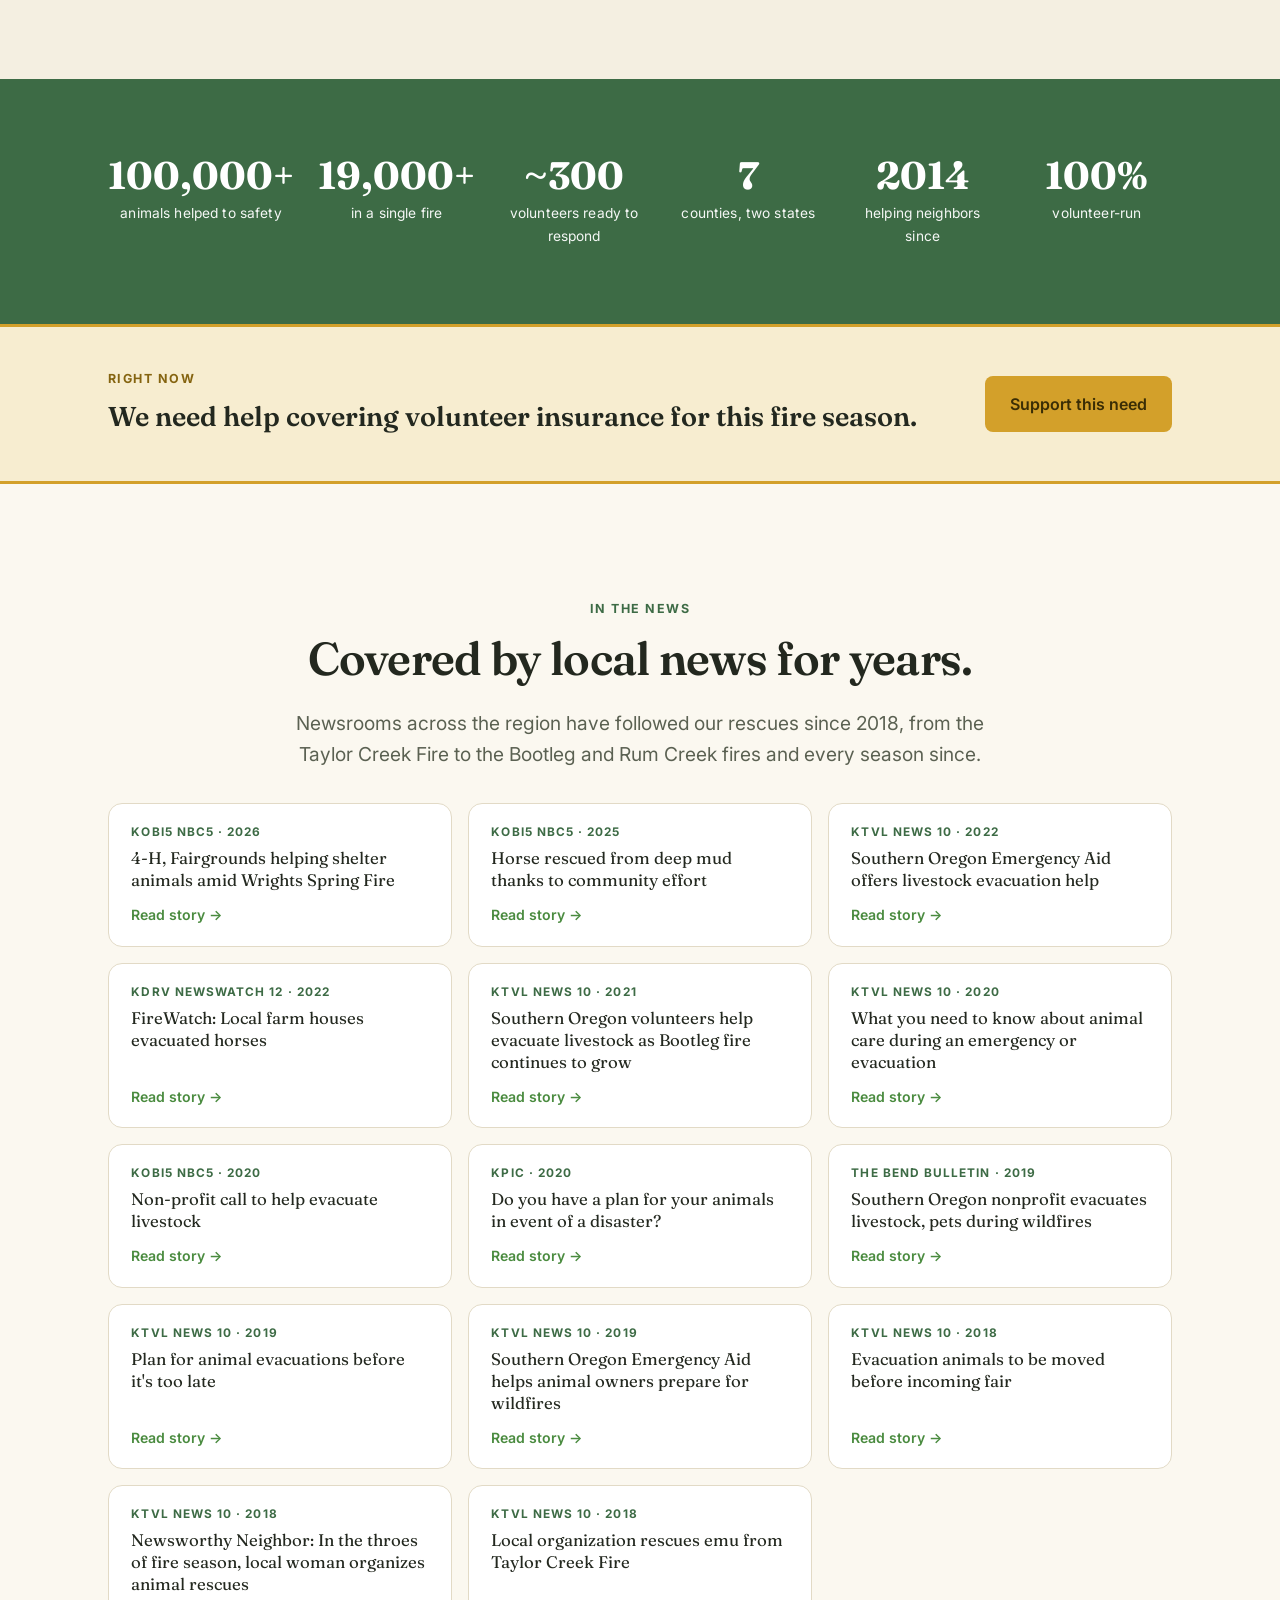
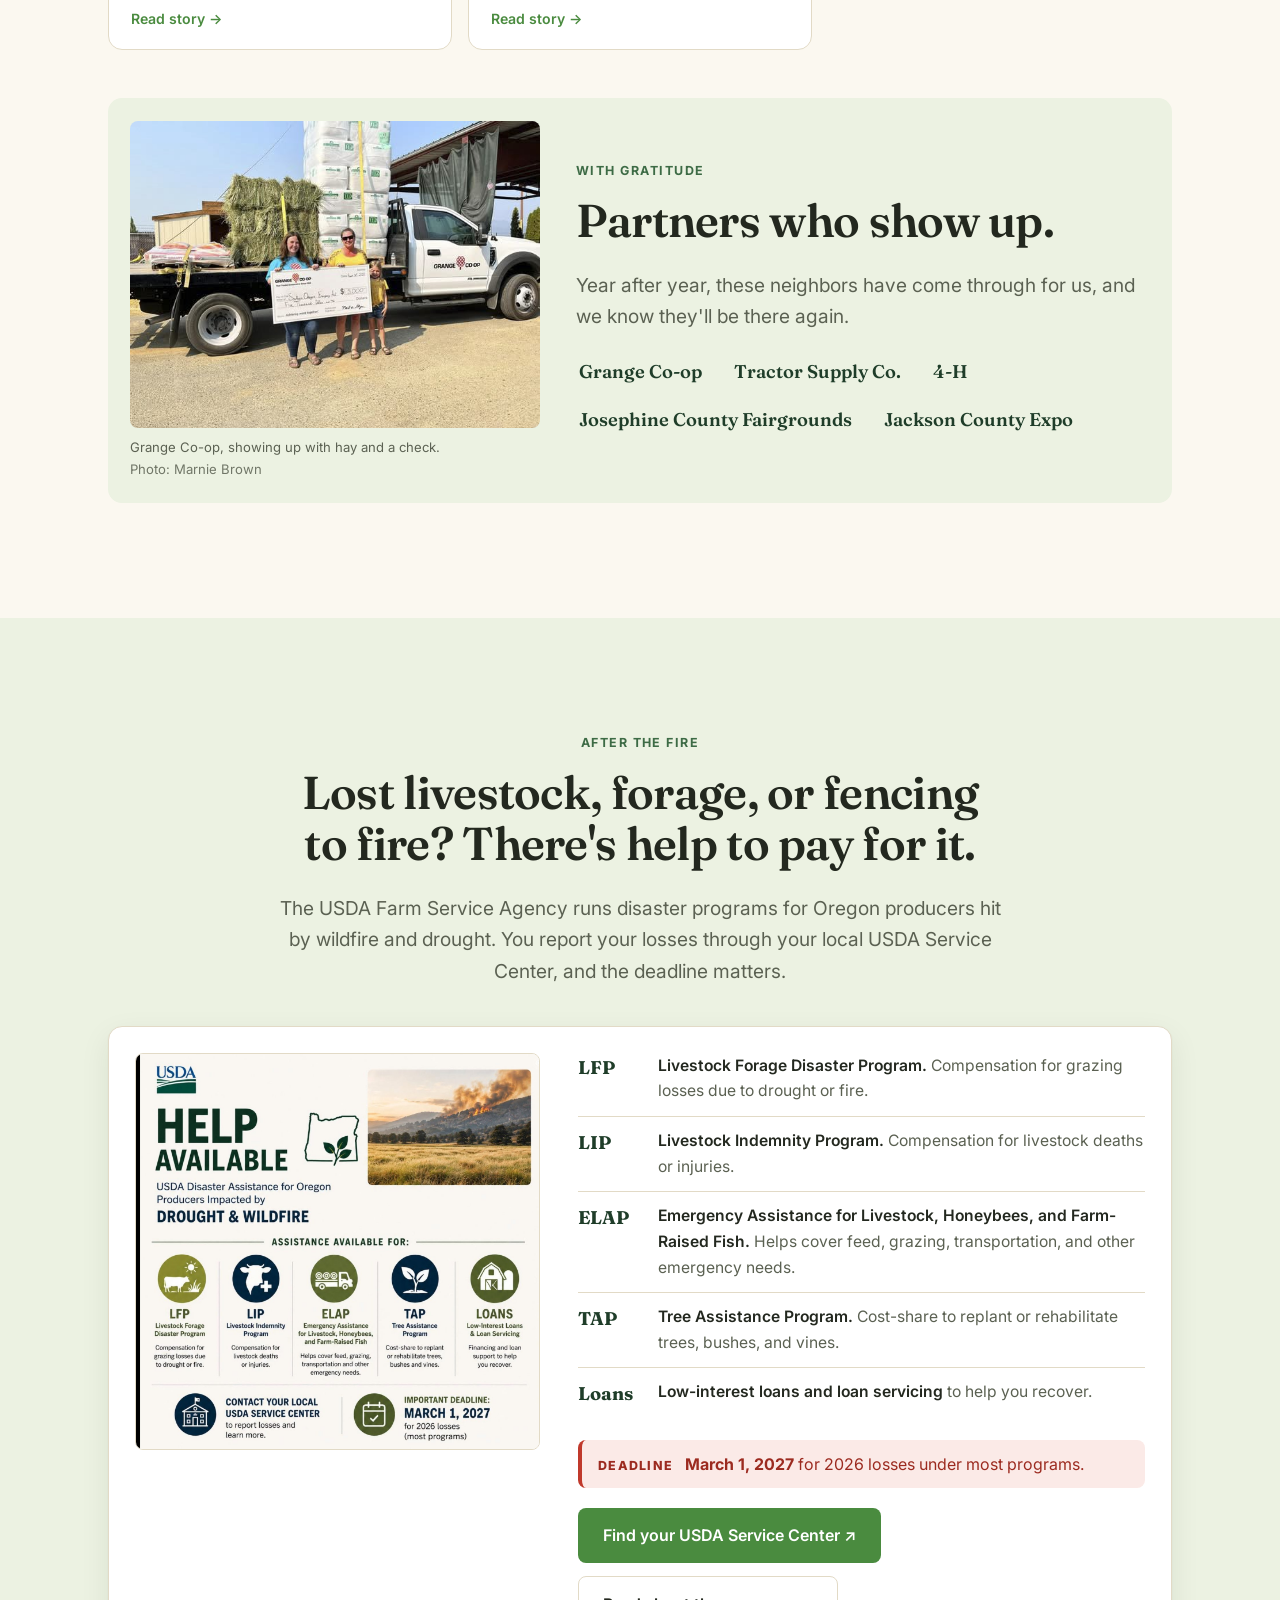
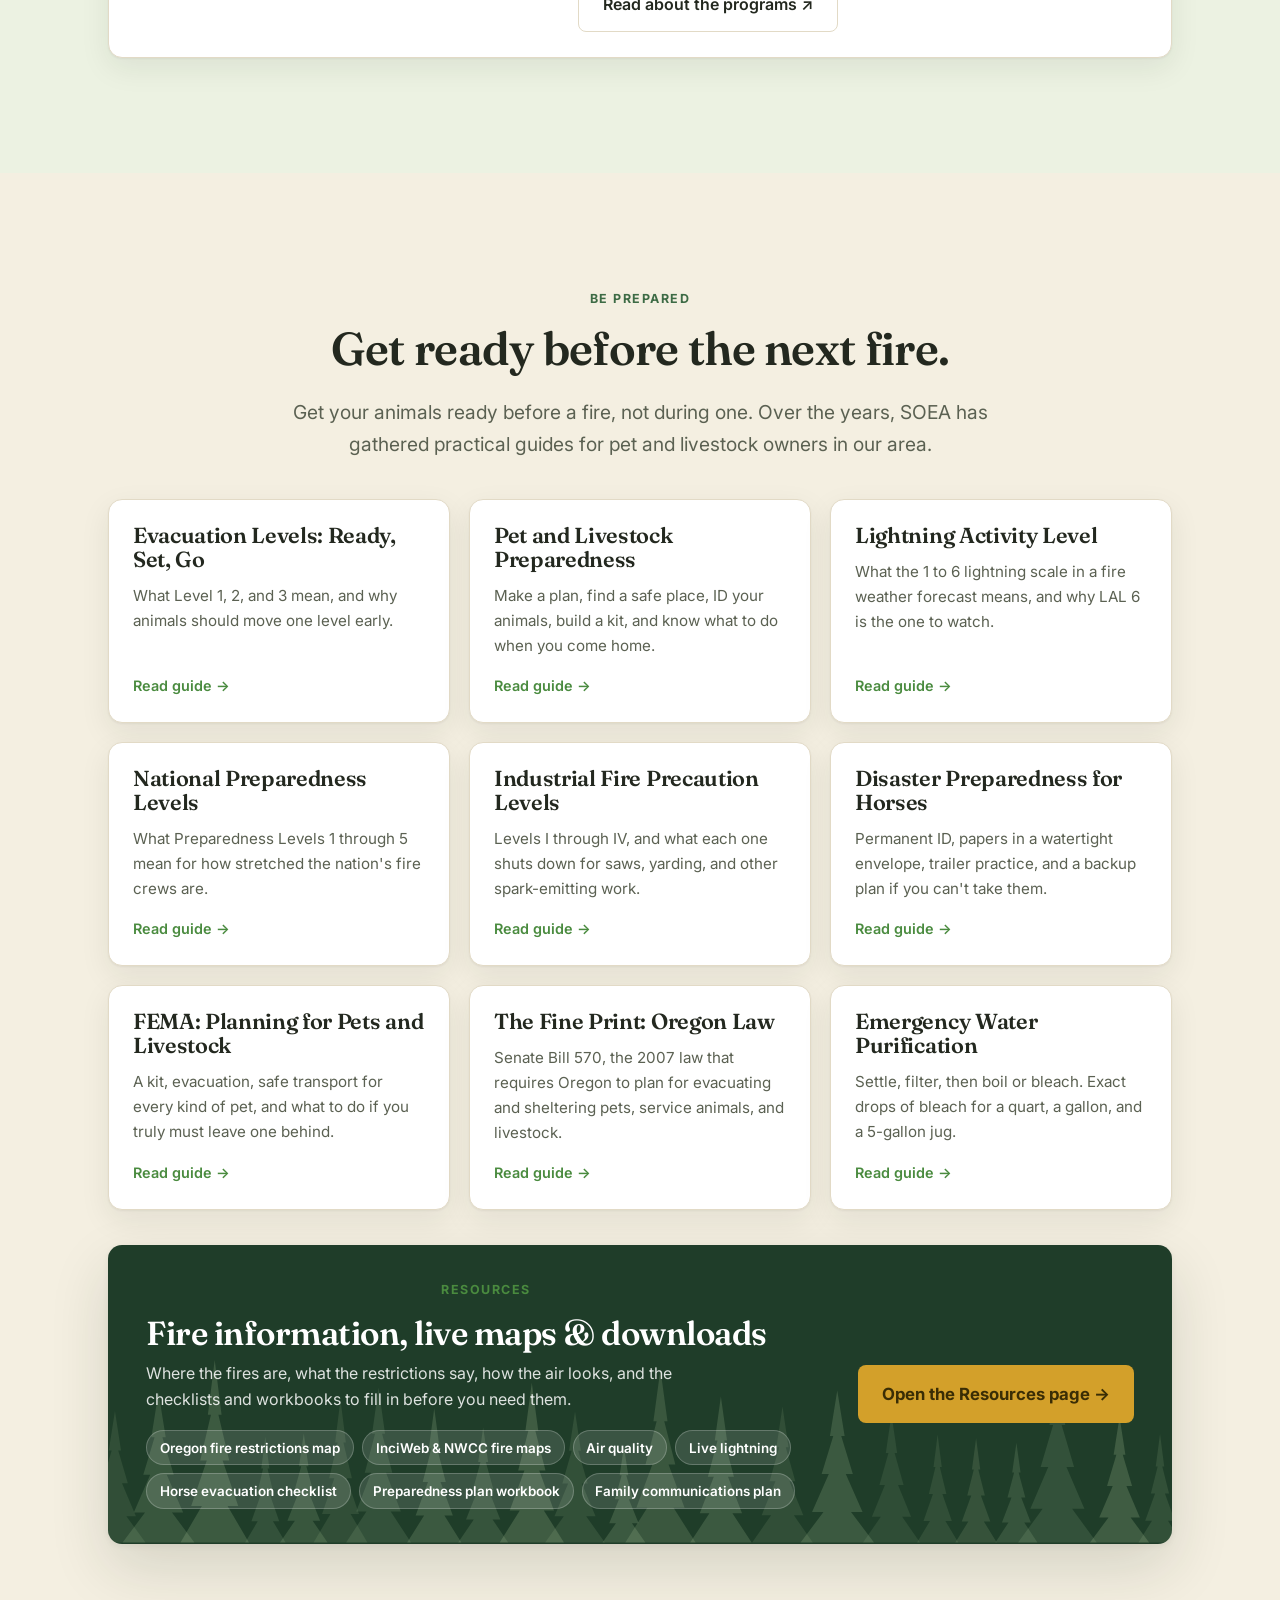
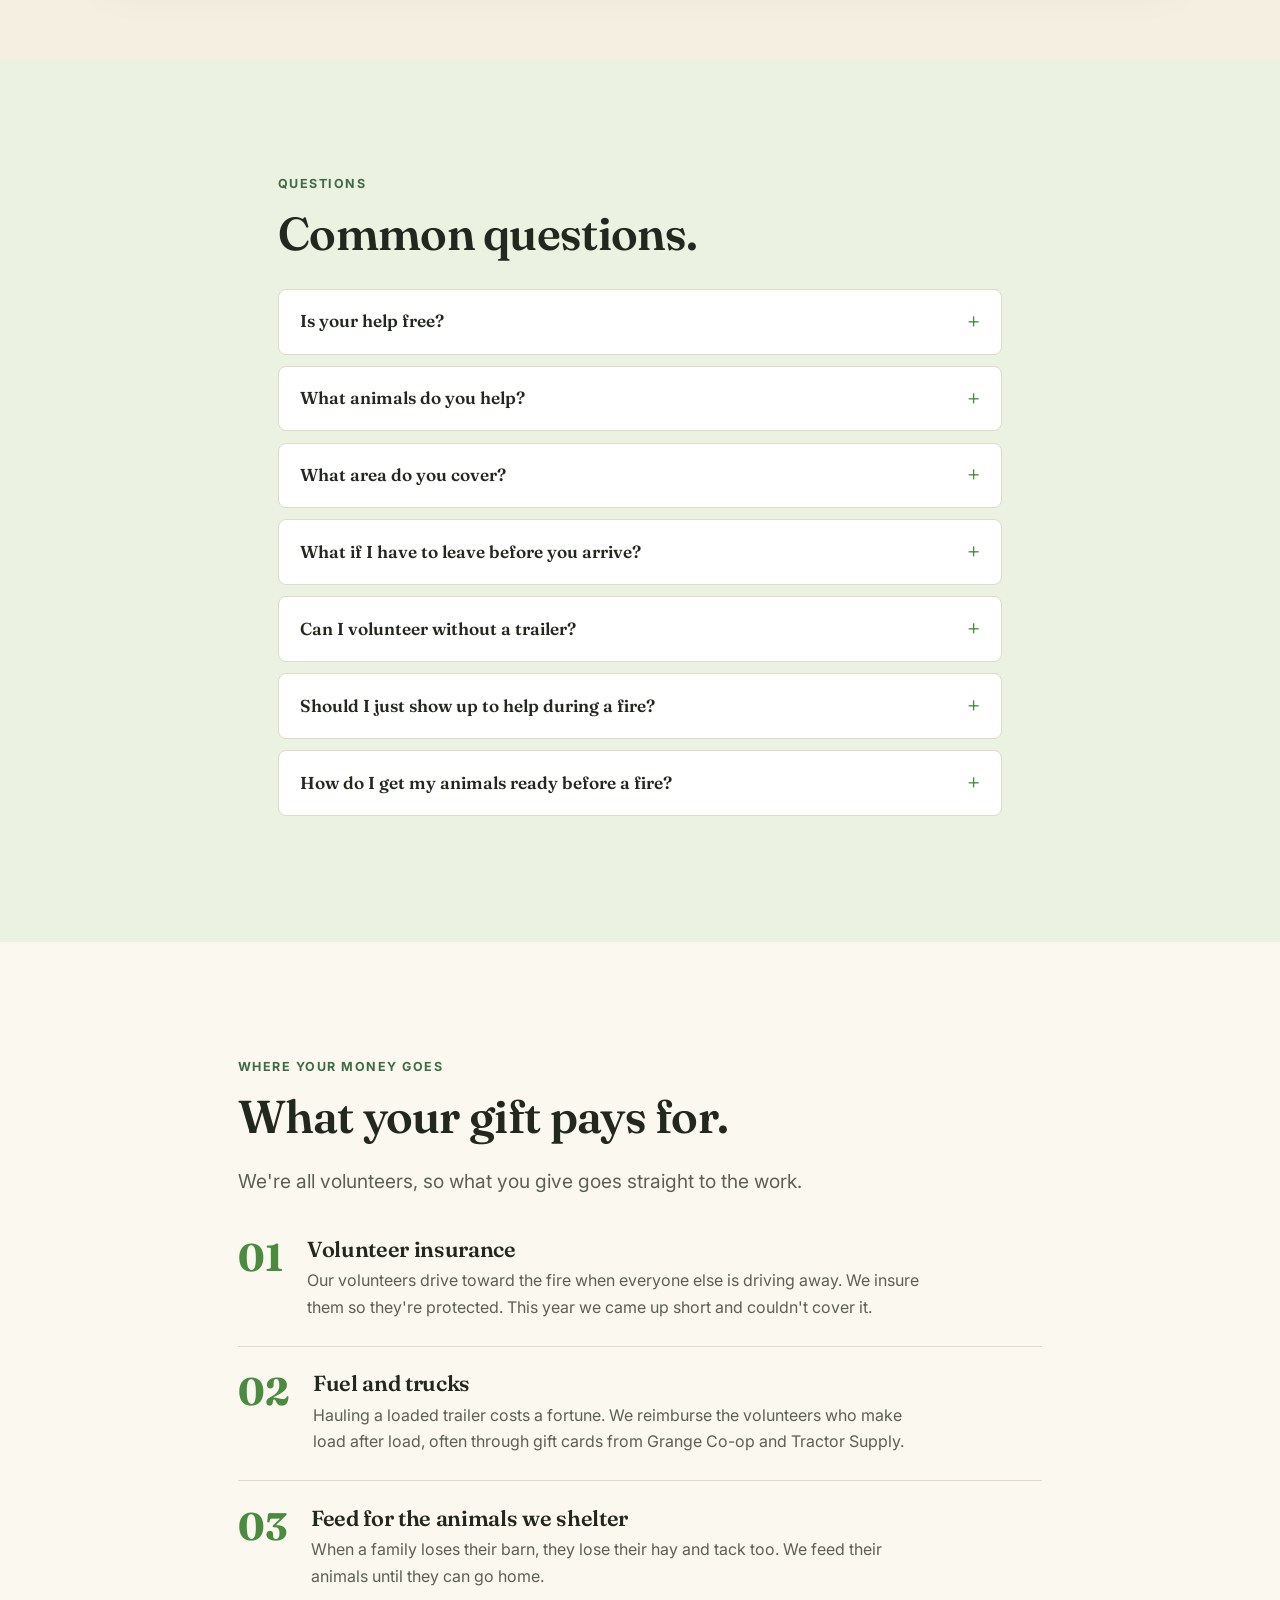
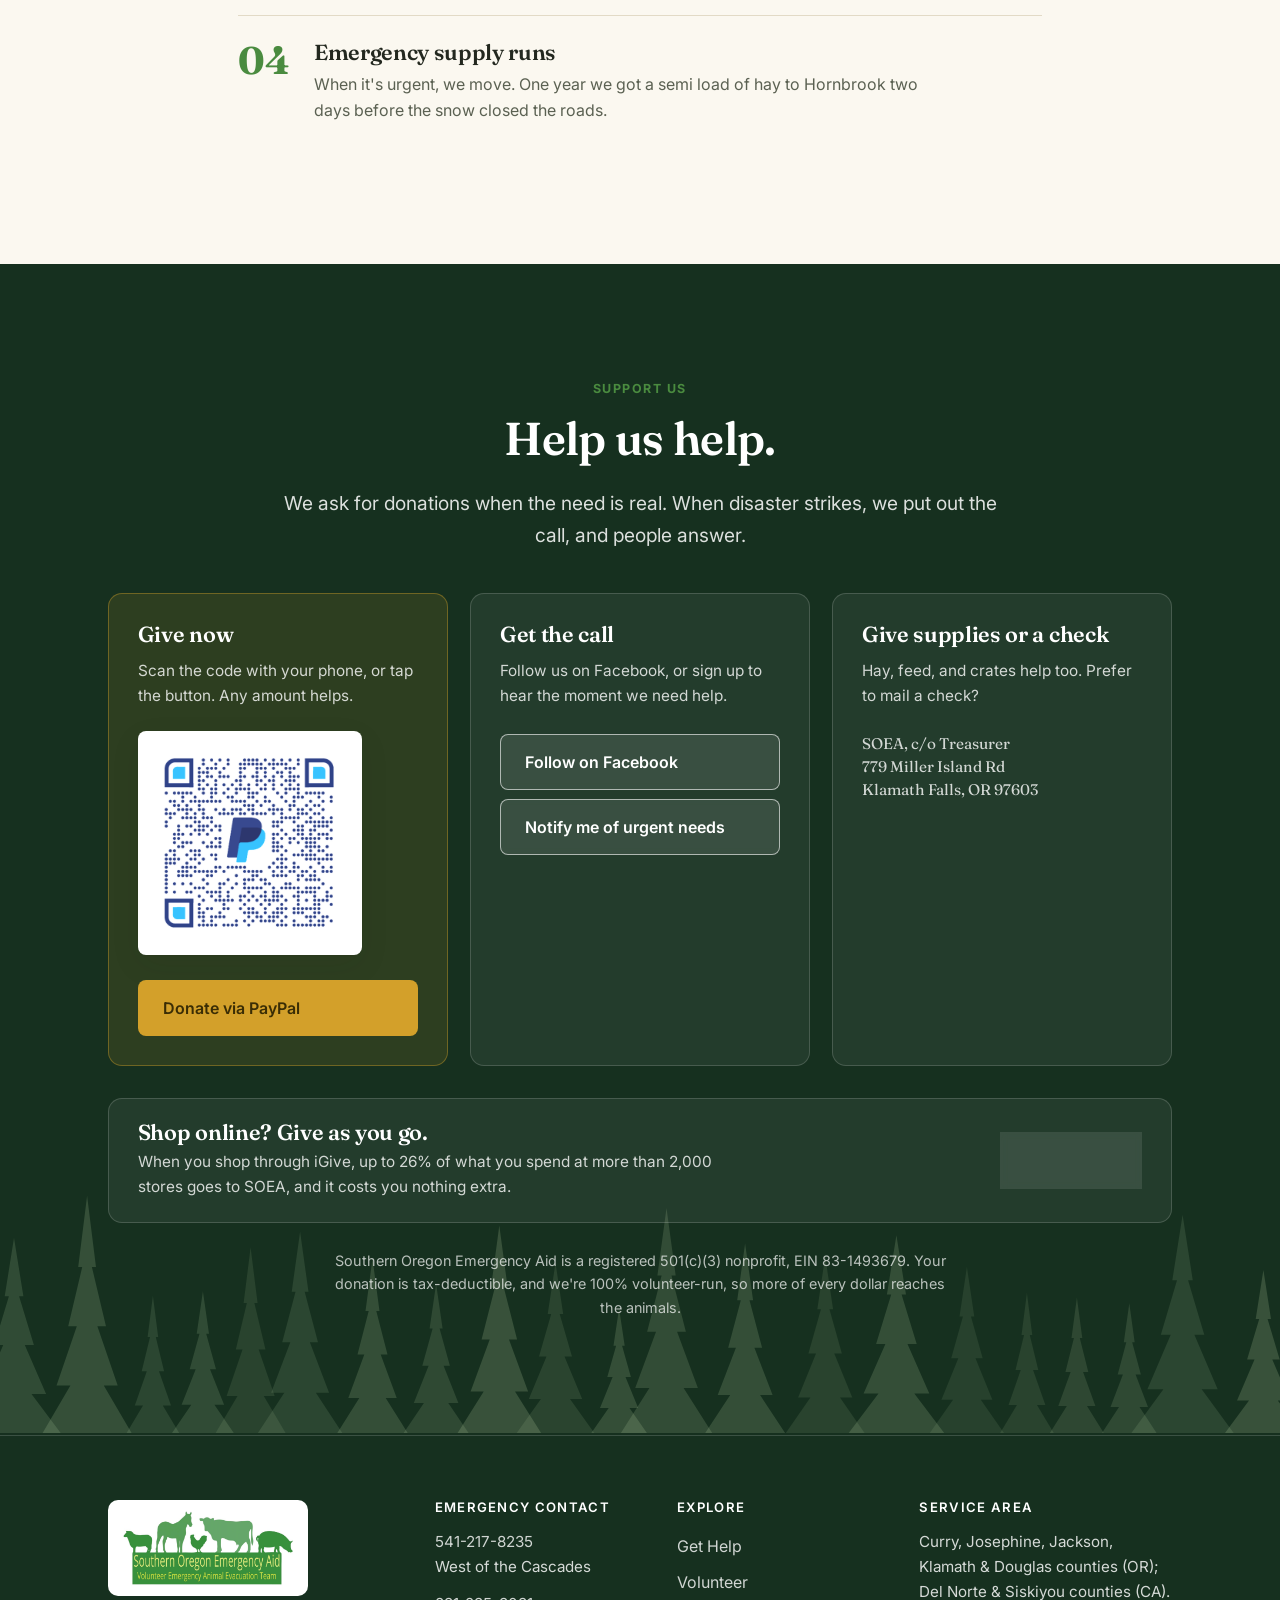
==== commit b4646aca: "Wire volunteer West/East and urgent-needs buttons to the live SOEA Google Forms Co-Authored-By: Clau" ====
--- a/index.html
+++ b/index.html
@@ -219,10 +219,10 @@
         <li><span>3</span> When fire threatens, we call you. You say yes if you're able.</li>
       </ol>
       <div class="vol-forms">
-        <a class="btn btn-primary" href="#" data-placeholder="vol-west">West of the Cascades &rarr;</a>
-        <a class="btn btn-primary" href="#" data-placeholder="vol-east">East of the Cascades &rarr;</a>
-      </div>
-      <p class="micro">Sign up for your region. Forms coming soon, we're rebuilding them on SOEA's new nonprofit account.</p>
+        <a class="btn btn-primary" href="https://docs.google.com/forms/d/e/1FAIpQLSf0ys9x08t7ff6eYRgnIIID2YhHh_Zgx0sn2mXU_VCPg2sfPw/viewform" target="_blank" rel="noopener">West of the Cascades &rarr;</a>
+        <a class="btn btn-primary" href="https://docs.google.com/forms/d/e/1FAIpQLScCE1NpM3AN9qgl7pNa5couLIuUz4L7_CgsP828b6-R5t9-ww/viewform" target="_blank" rel="noopener">East of the Cascades &rarr;</a>
+      </div>
+      <p class="micro">Sign up for your region. The form takes about three minutes, and your contact details stay private.</p>
     </div>
     <aside class="vol-needs">
       <div class="vol-photo-wrap"><img src="assets/photos/photo-02-story-supplies.jpg" alt="An SOEA volunteer with donated feed and pet supplies staged at the fairgrounds shelter" loading="lazy" /><span class="photo-credit">Photo: Marnie Brown</span></div>
@@ -681,7 +681,7 @@
         <h3>Get the call</h3>
         <p>Follow us on Facebook, or sign up to hear the moment we need help.</p>
         <a class="btn btn-ghost-light" href="https://www.facebook.com/groups/southernoregonemergencyaid" target="_blank" rel="noopener">Follow on Facebook</a>
-        <a class="btn btn-ghost-light" href="#" data-placeholder="notify">Notify me of urgent needs</a>
+        <a class="btn btn-ghost-light" href="https://docs.google.com/forms/d/e/1FAIpQLScvDvHv02BK6wYCraUV-W2esmvCJpch8MLwziu2LWFkt09NEw/viewform" target="_blank" rel="noopener">Notify me of urgent needs</a>
       </div>
       <div class="support-card">
         <h3>Give supplies or a check</h3>
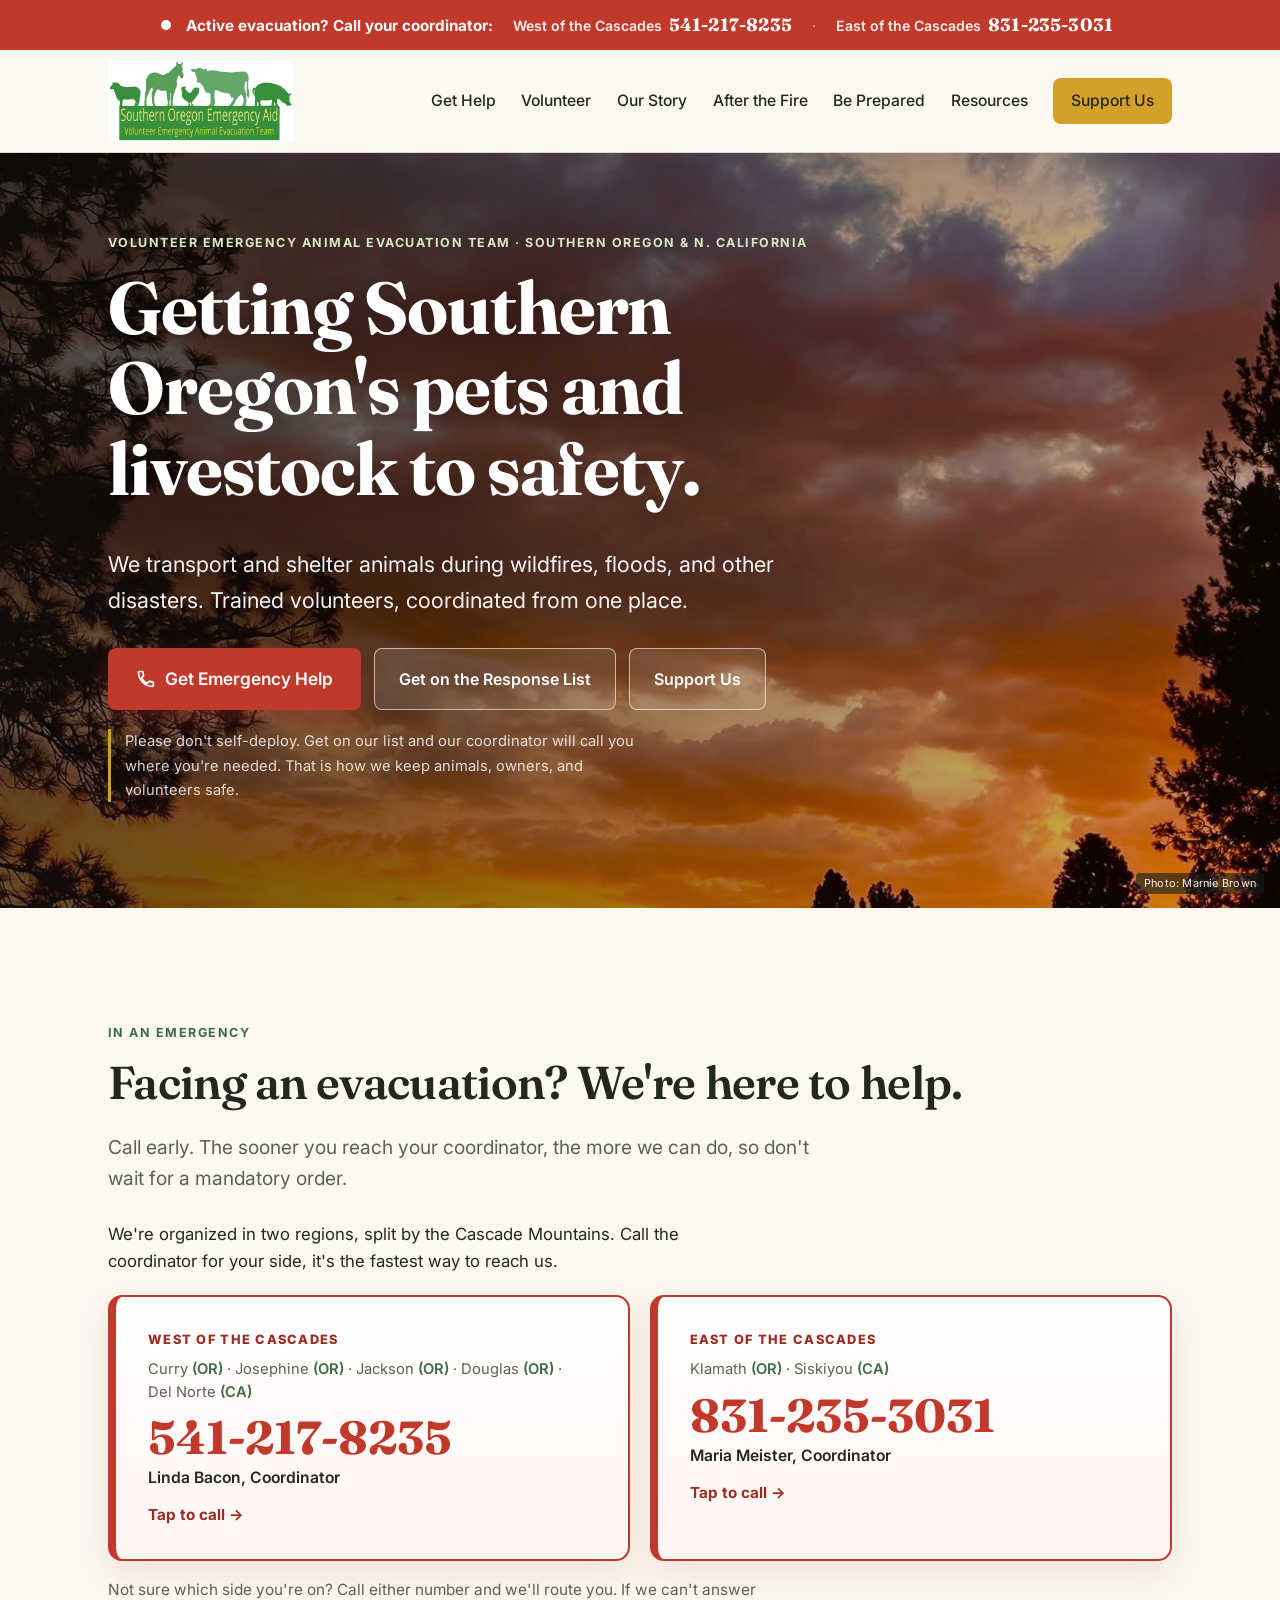
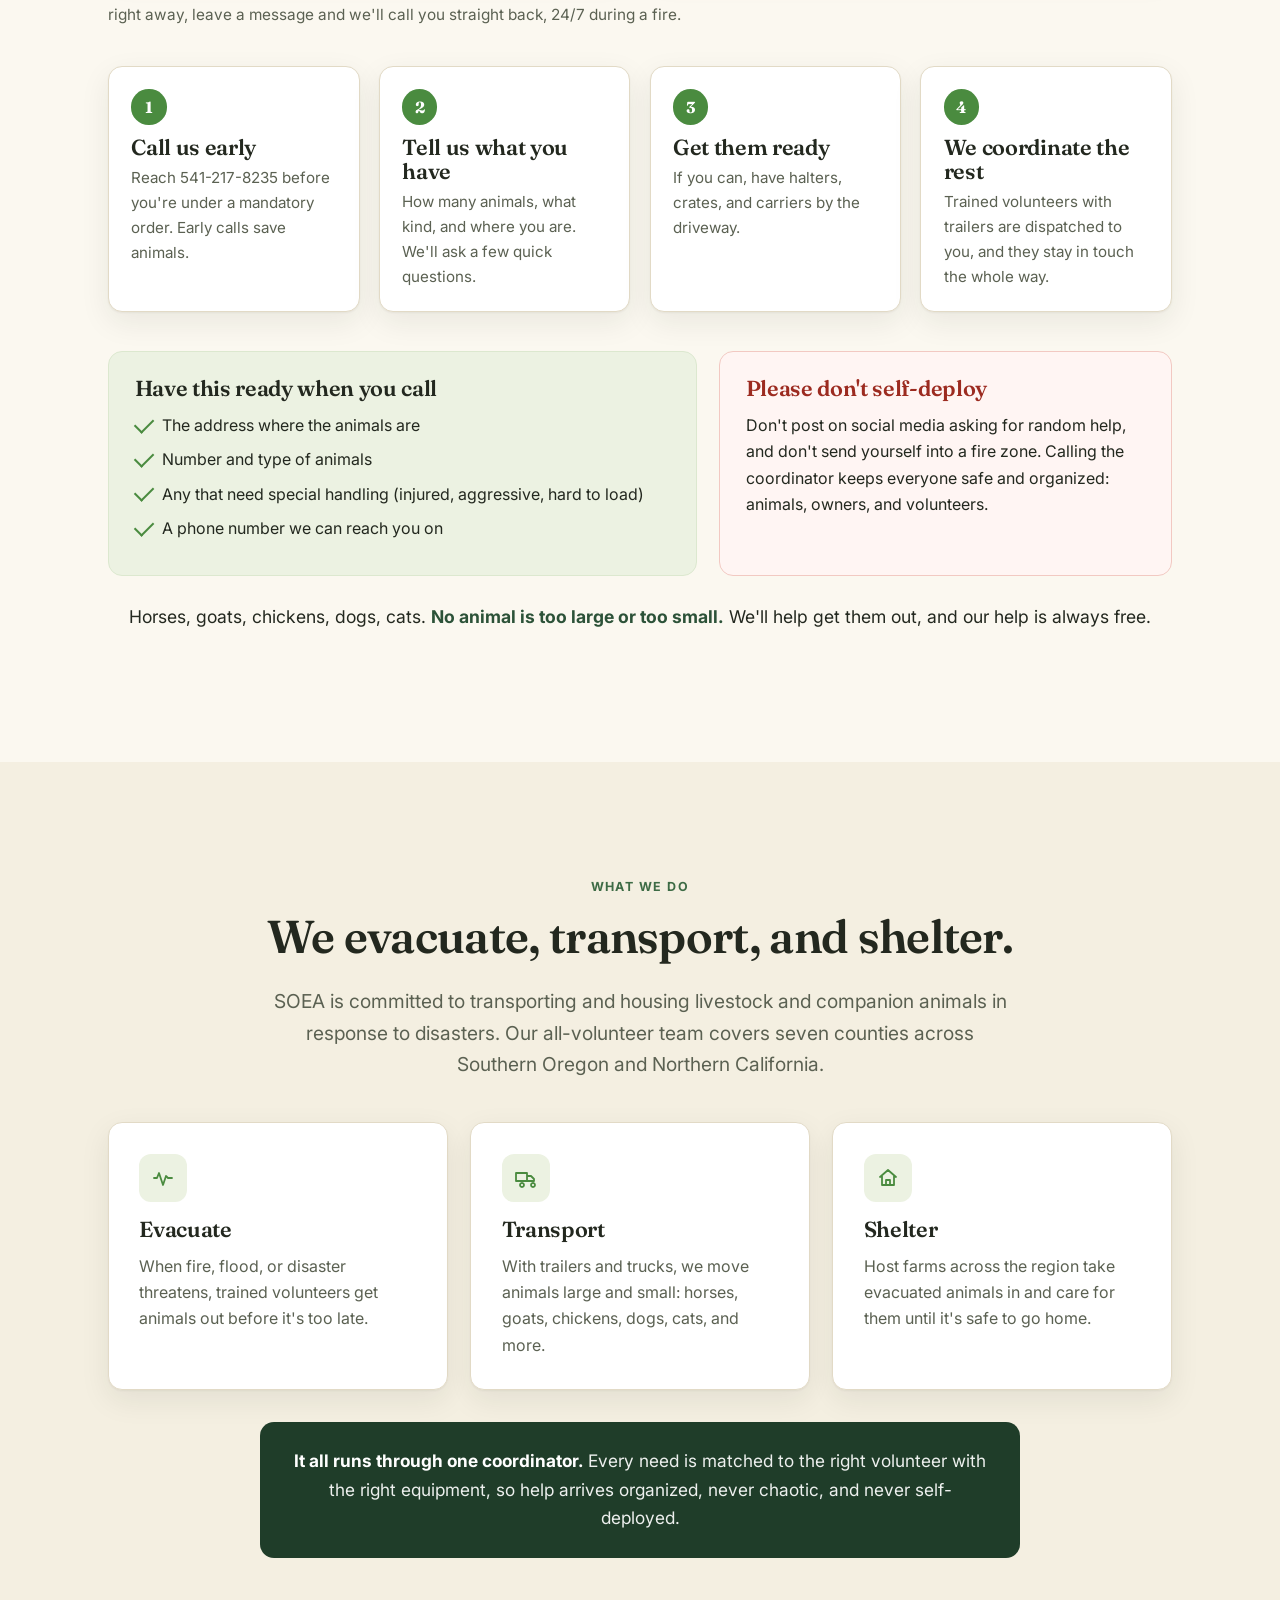
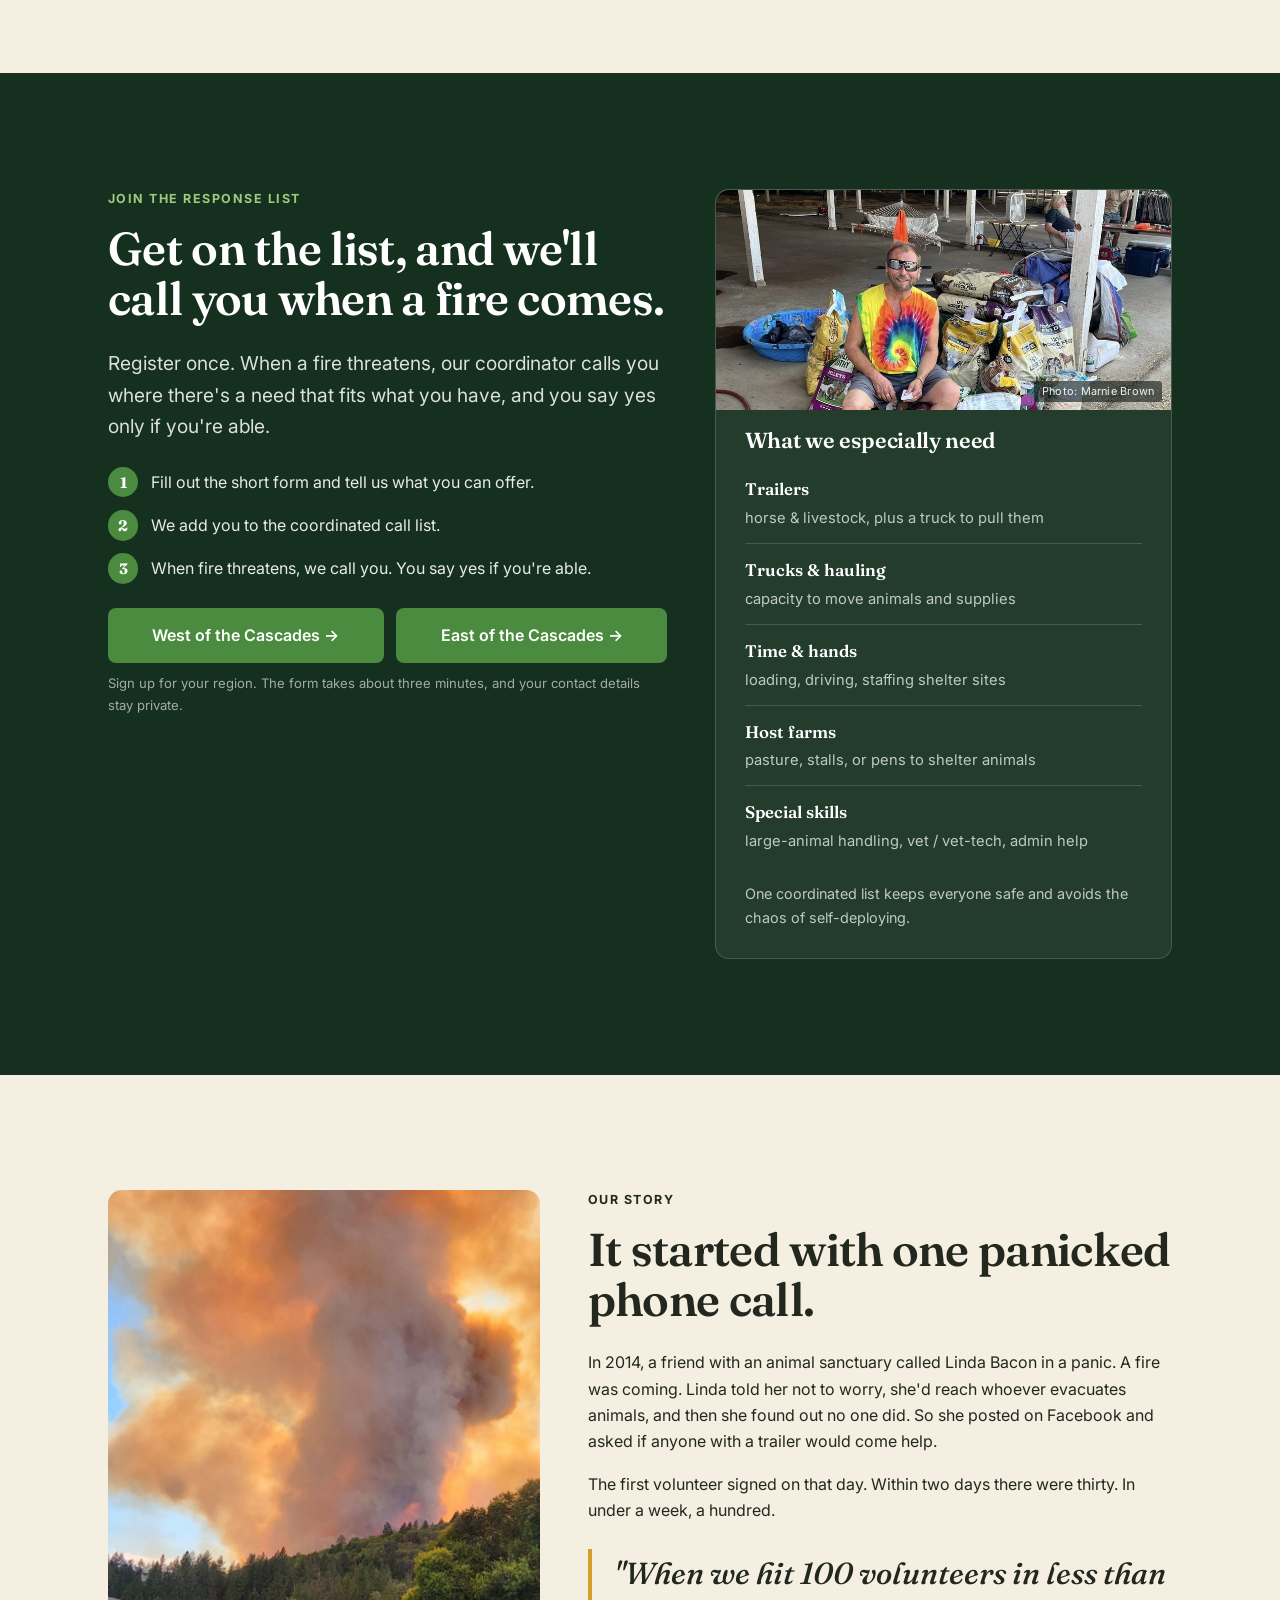
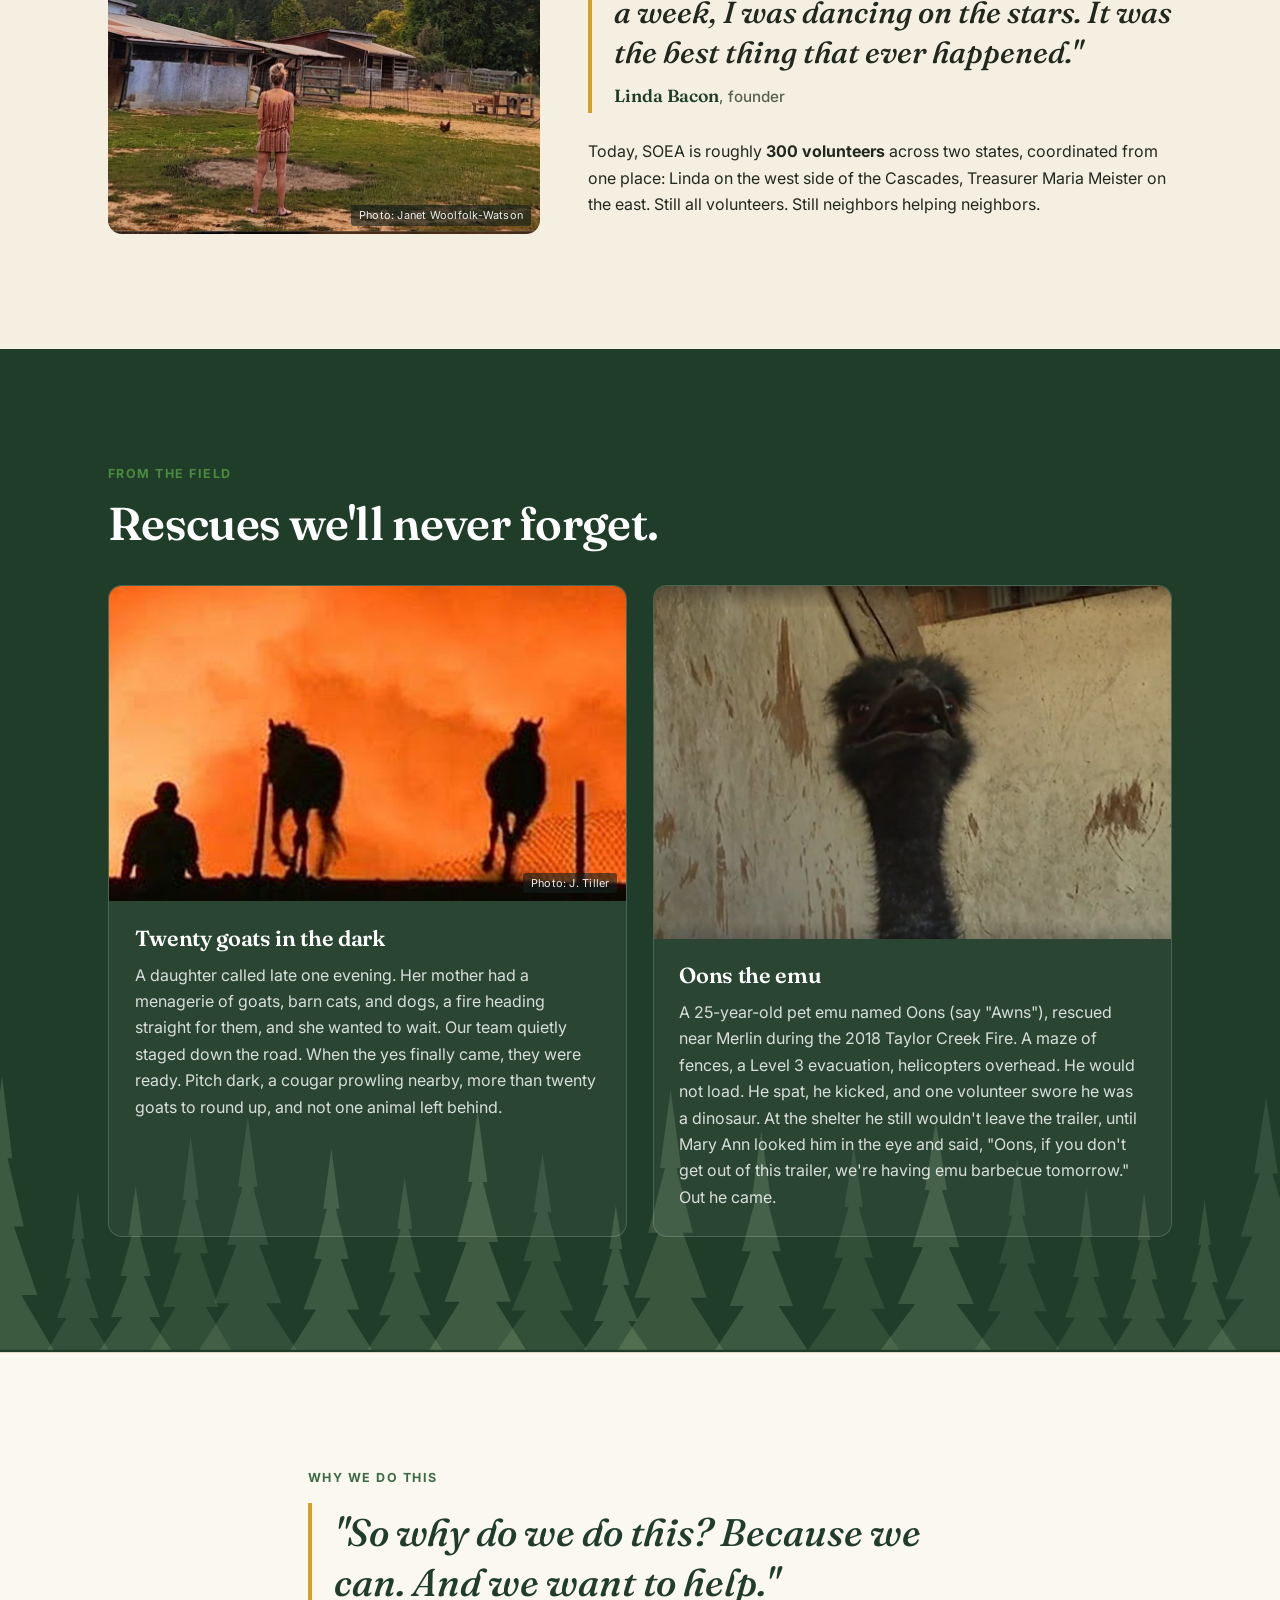
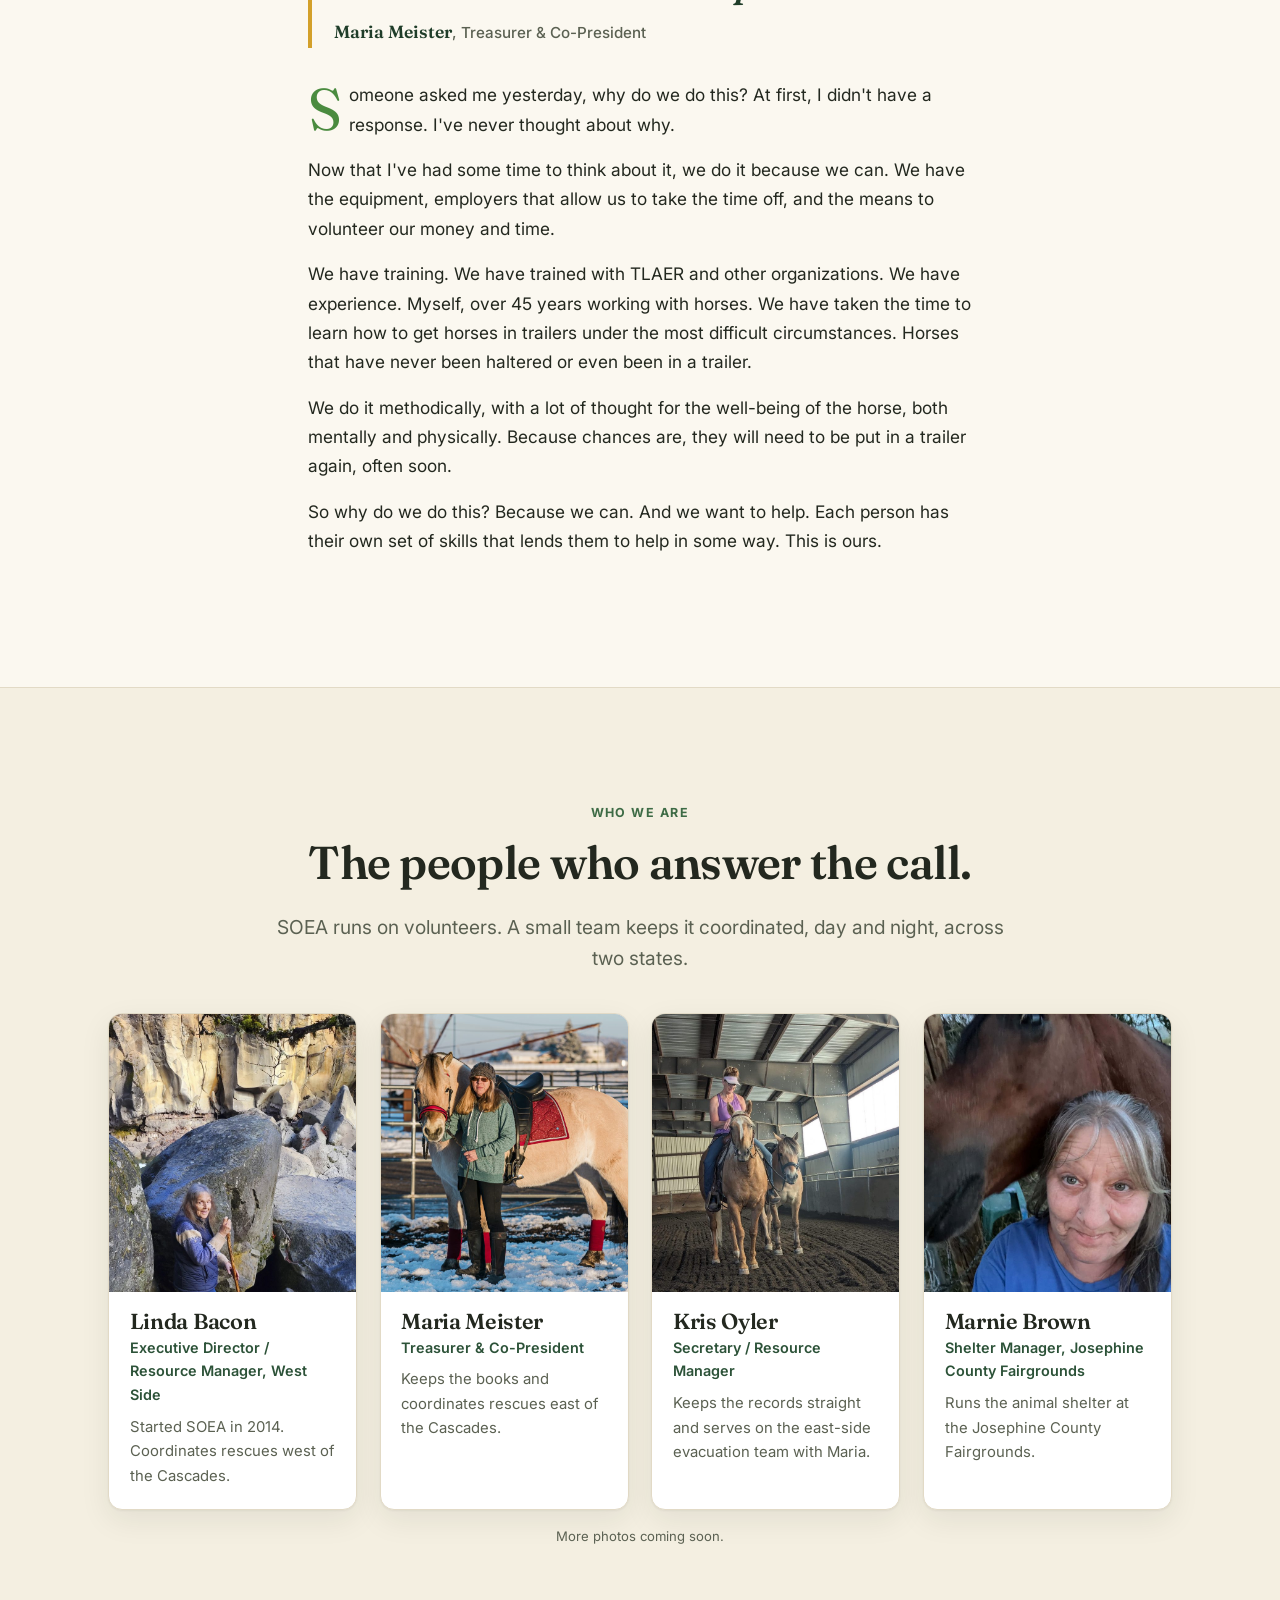
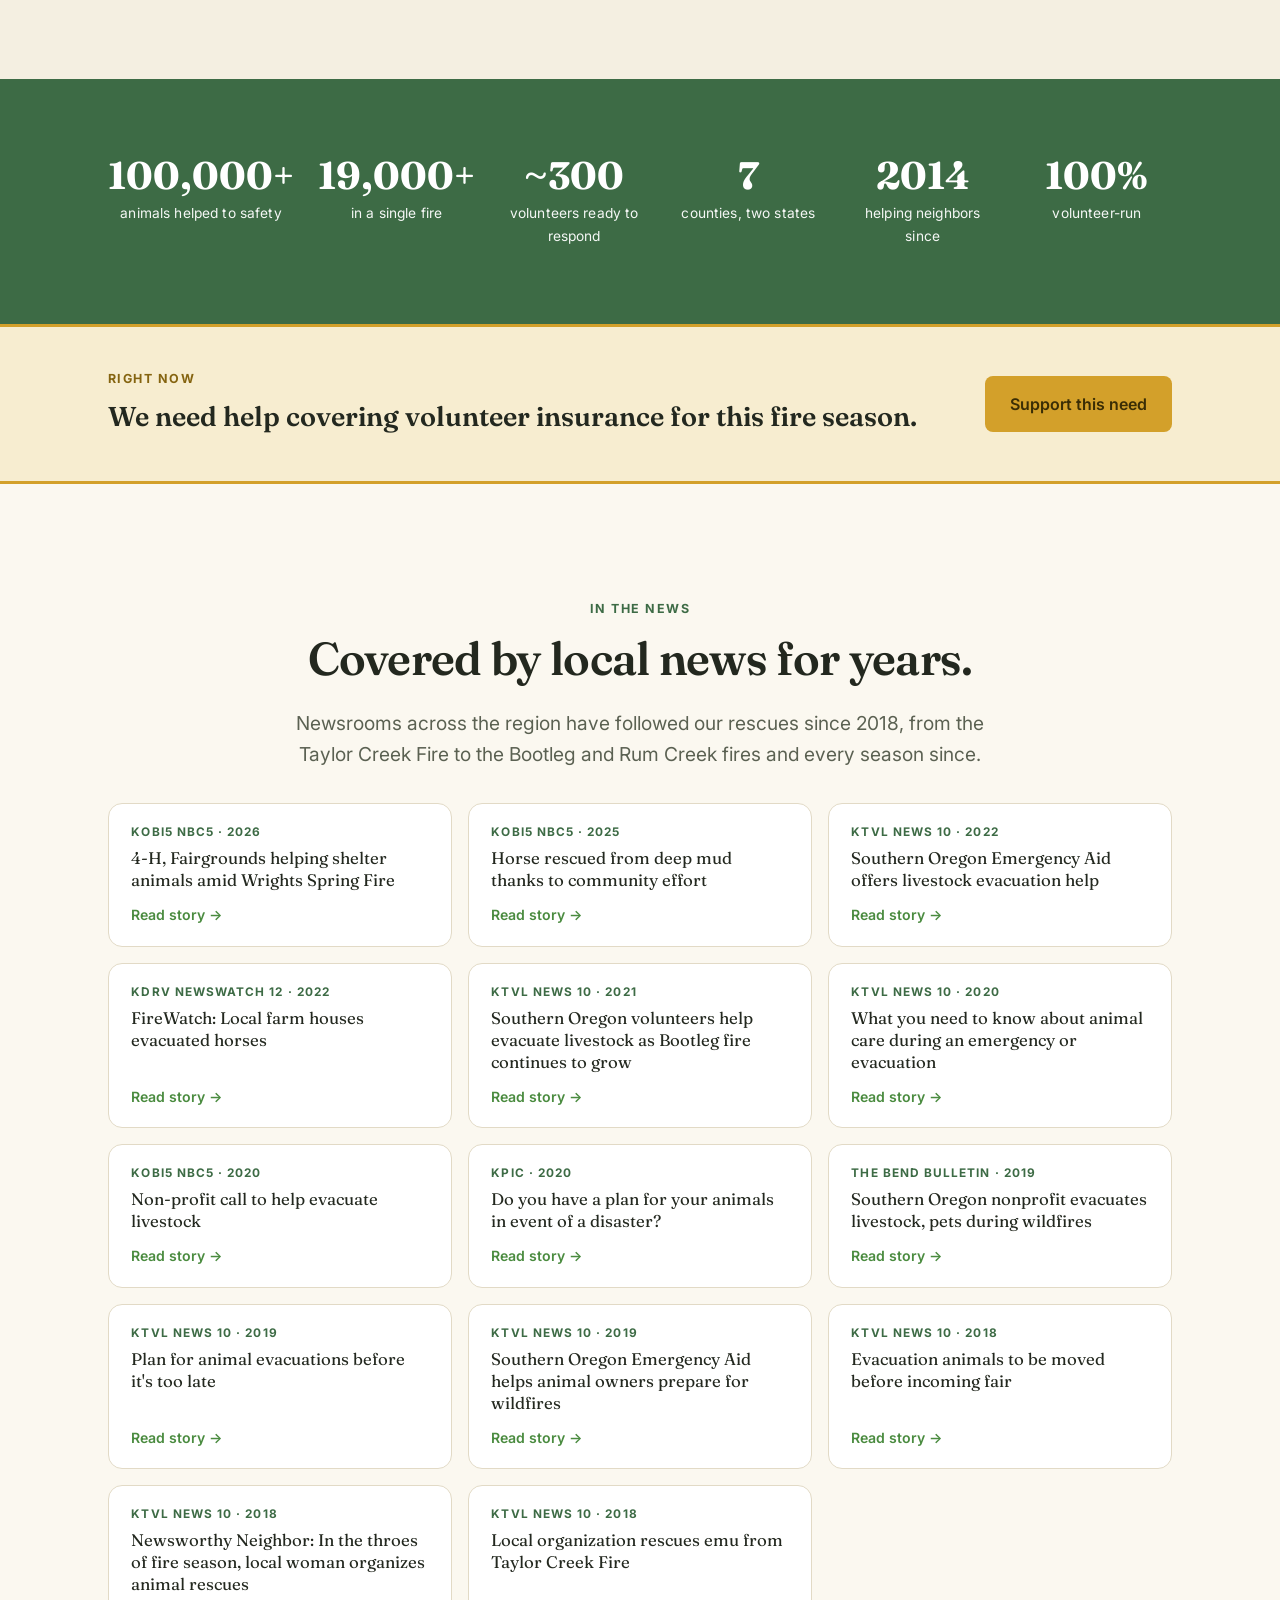
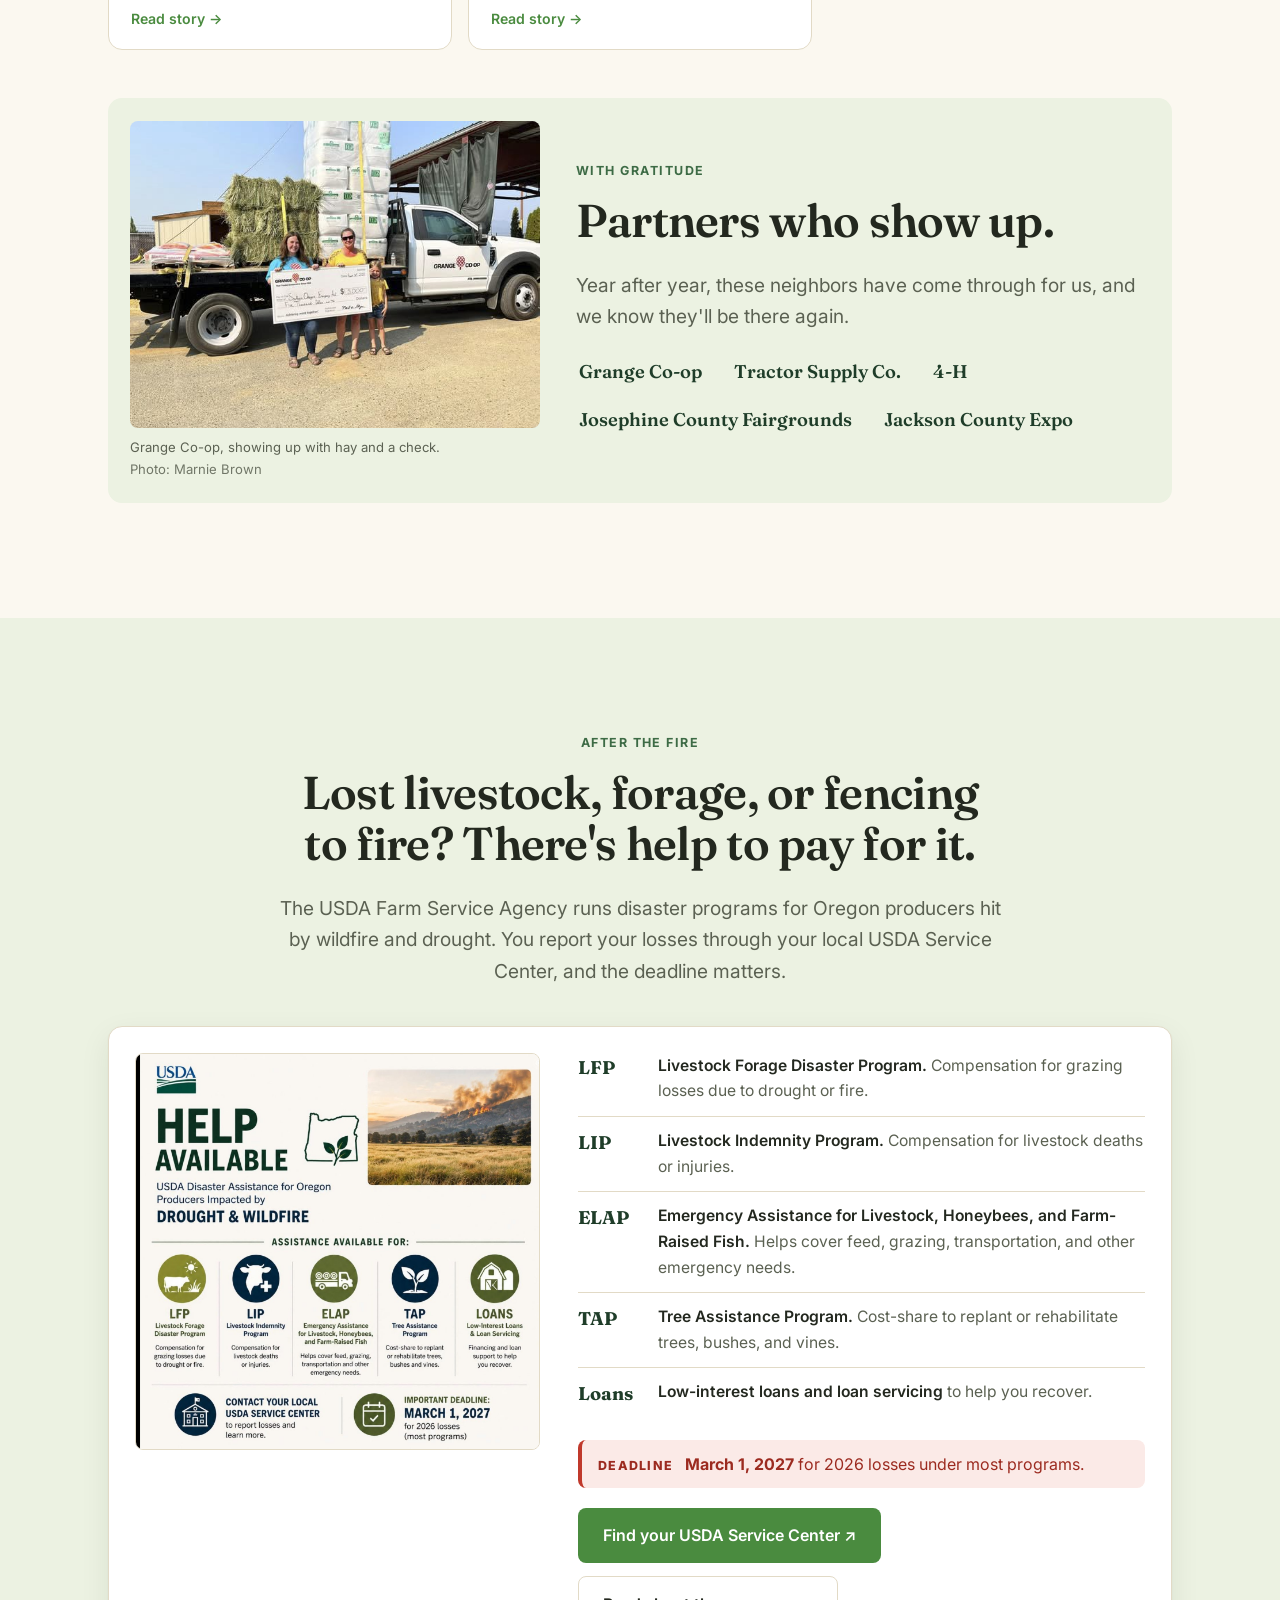
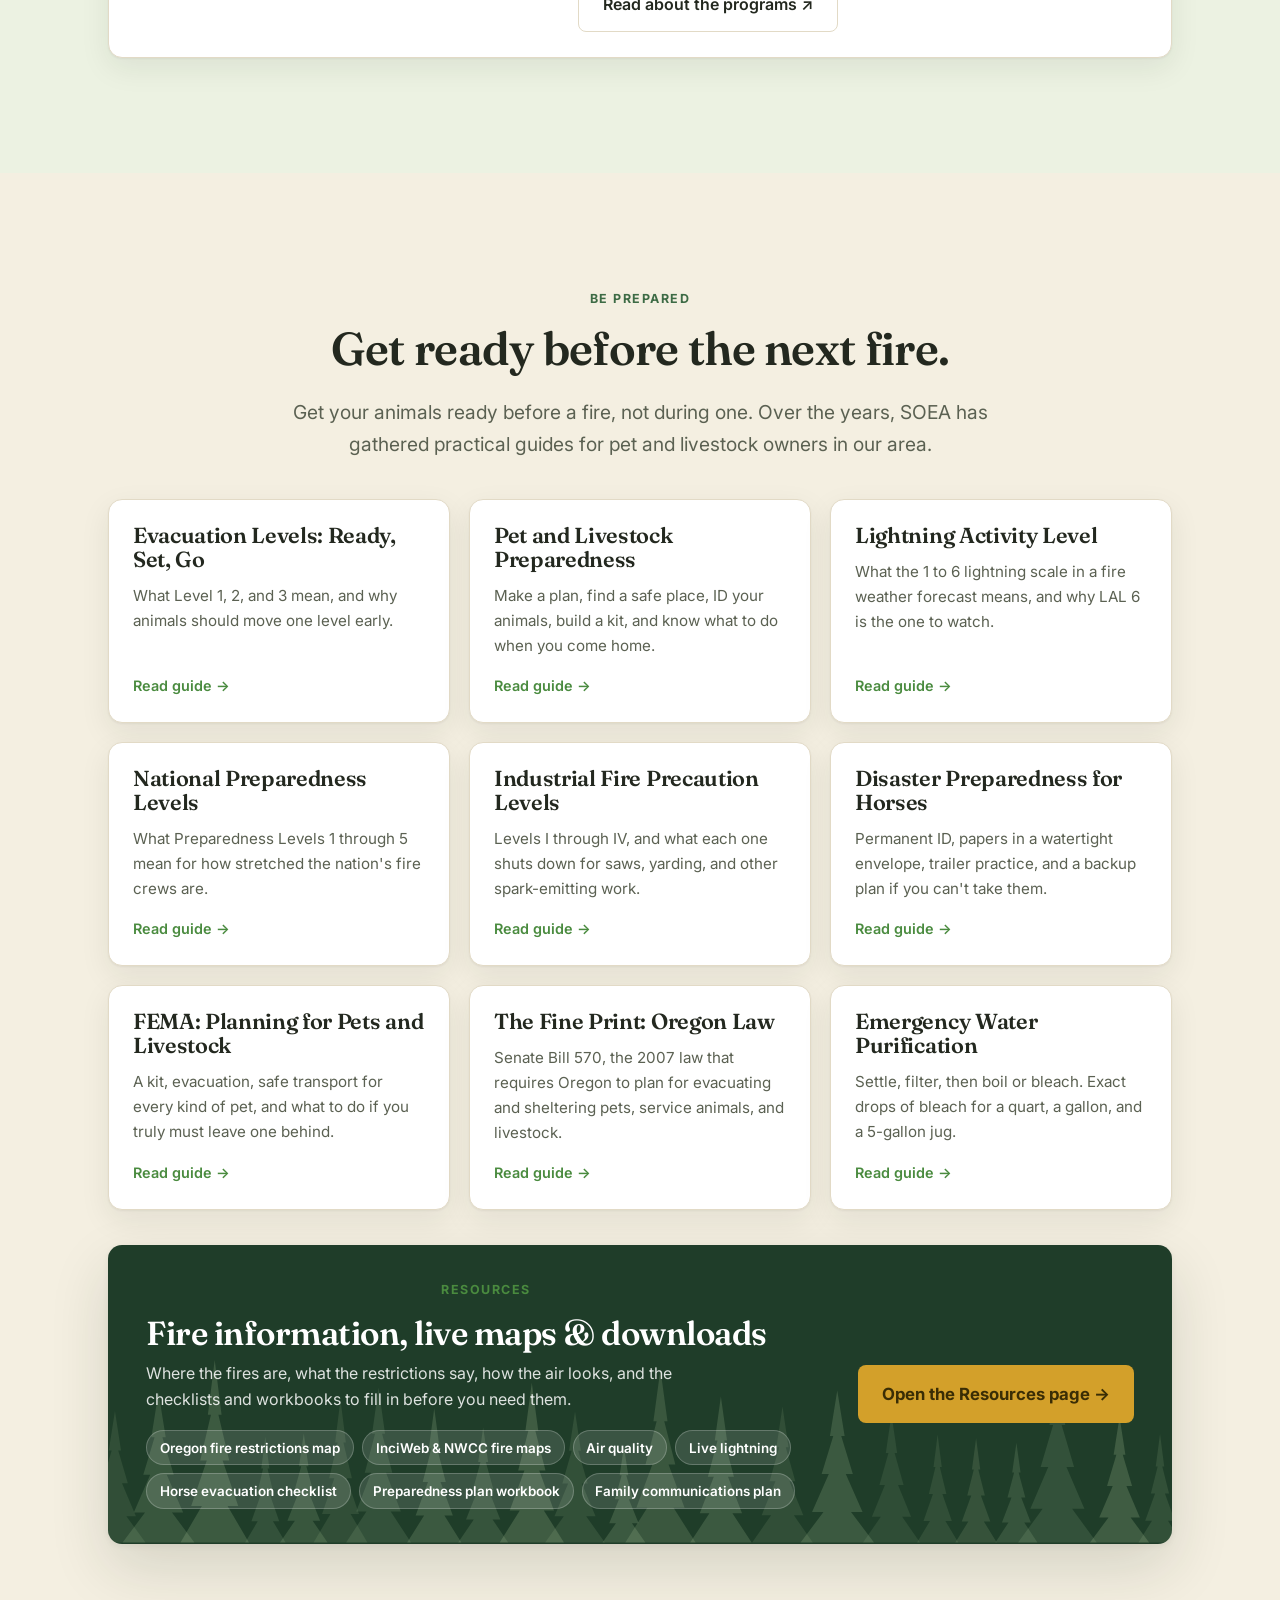
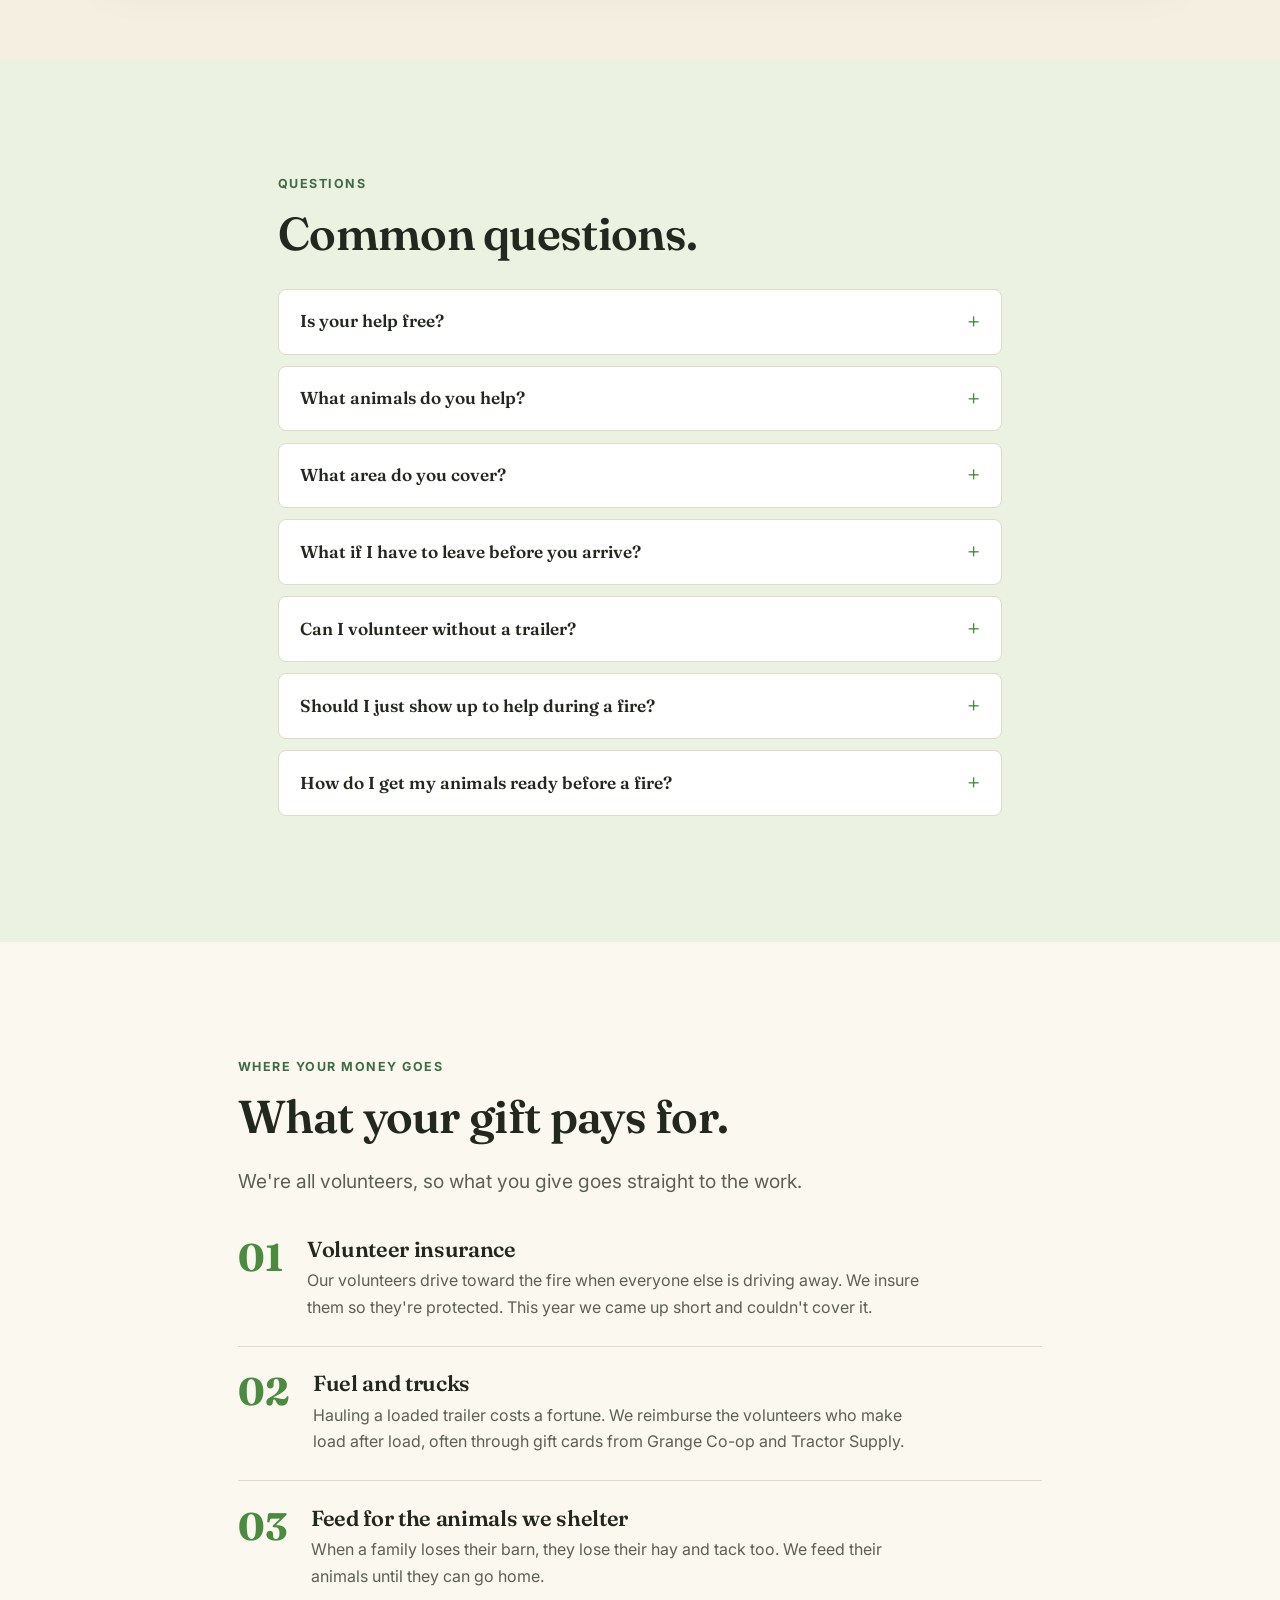
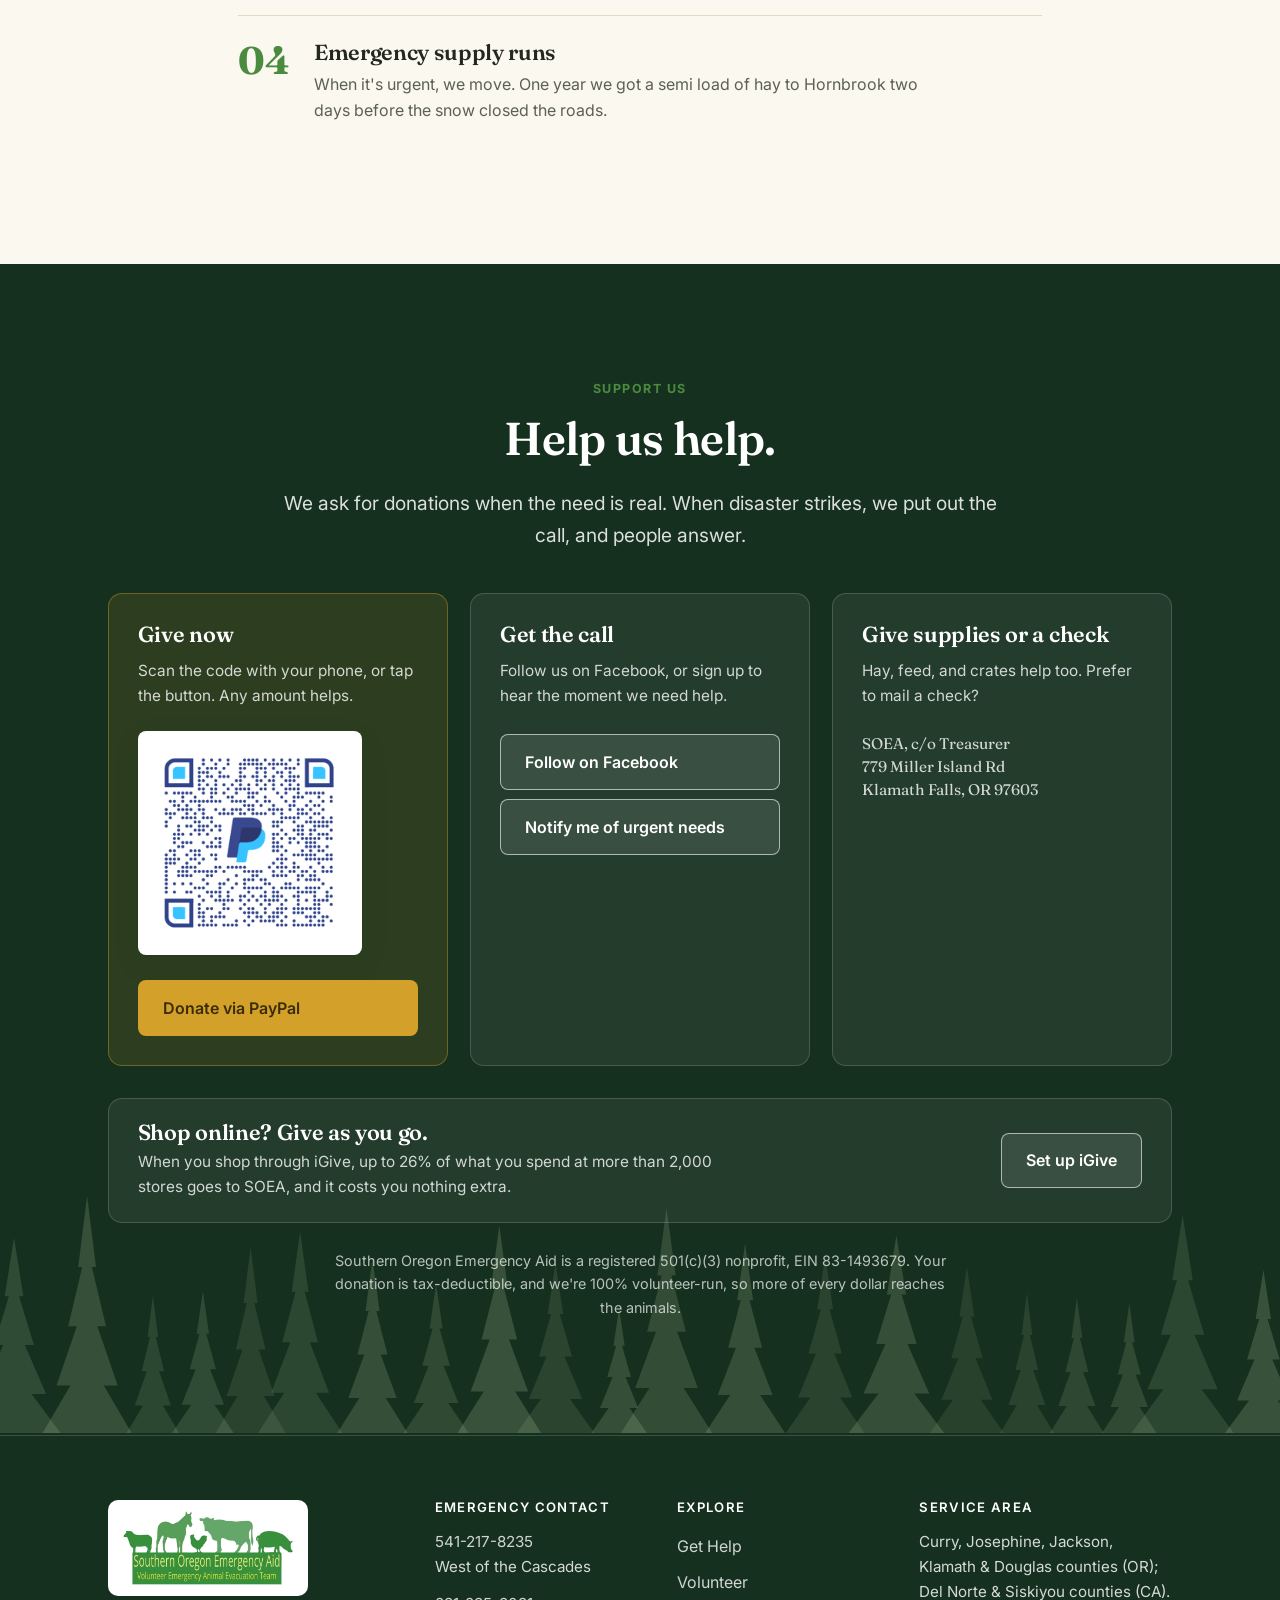
==== commit 2299c144: "Footer credit: single line, option 1 Co-Authored-By: Claude Fable 5.1 <noreply@anthropic.com>" ====
--- a/index.html
+++ b/index.html
@@ -732,7 +732,7 @@
   </div>
   <div class="container foot-legal">
     <p>Registered 501(c)(3) nonprofit · EIN 83-1493679 · donations tax-deductible</p>
-    <p>© 2026 Southern Oregon Emergency Aid · Website created and donated by <a href="https://missionfirst.ai" rel="noopener">Michelle Fradin, Mission First</a></p>
+    <p>© 2026 Southern Oregon Emergency Aid · Website designed, built, and donated by <a href="https://missionfirst.ai" rel="noopener">Michelle Fradin of Mission First</a></p>
   </div>
 </footer>
 
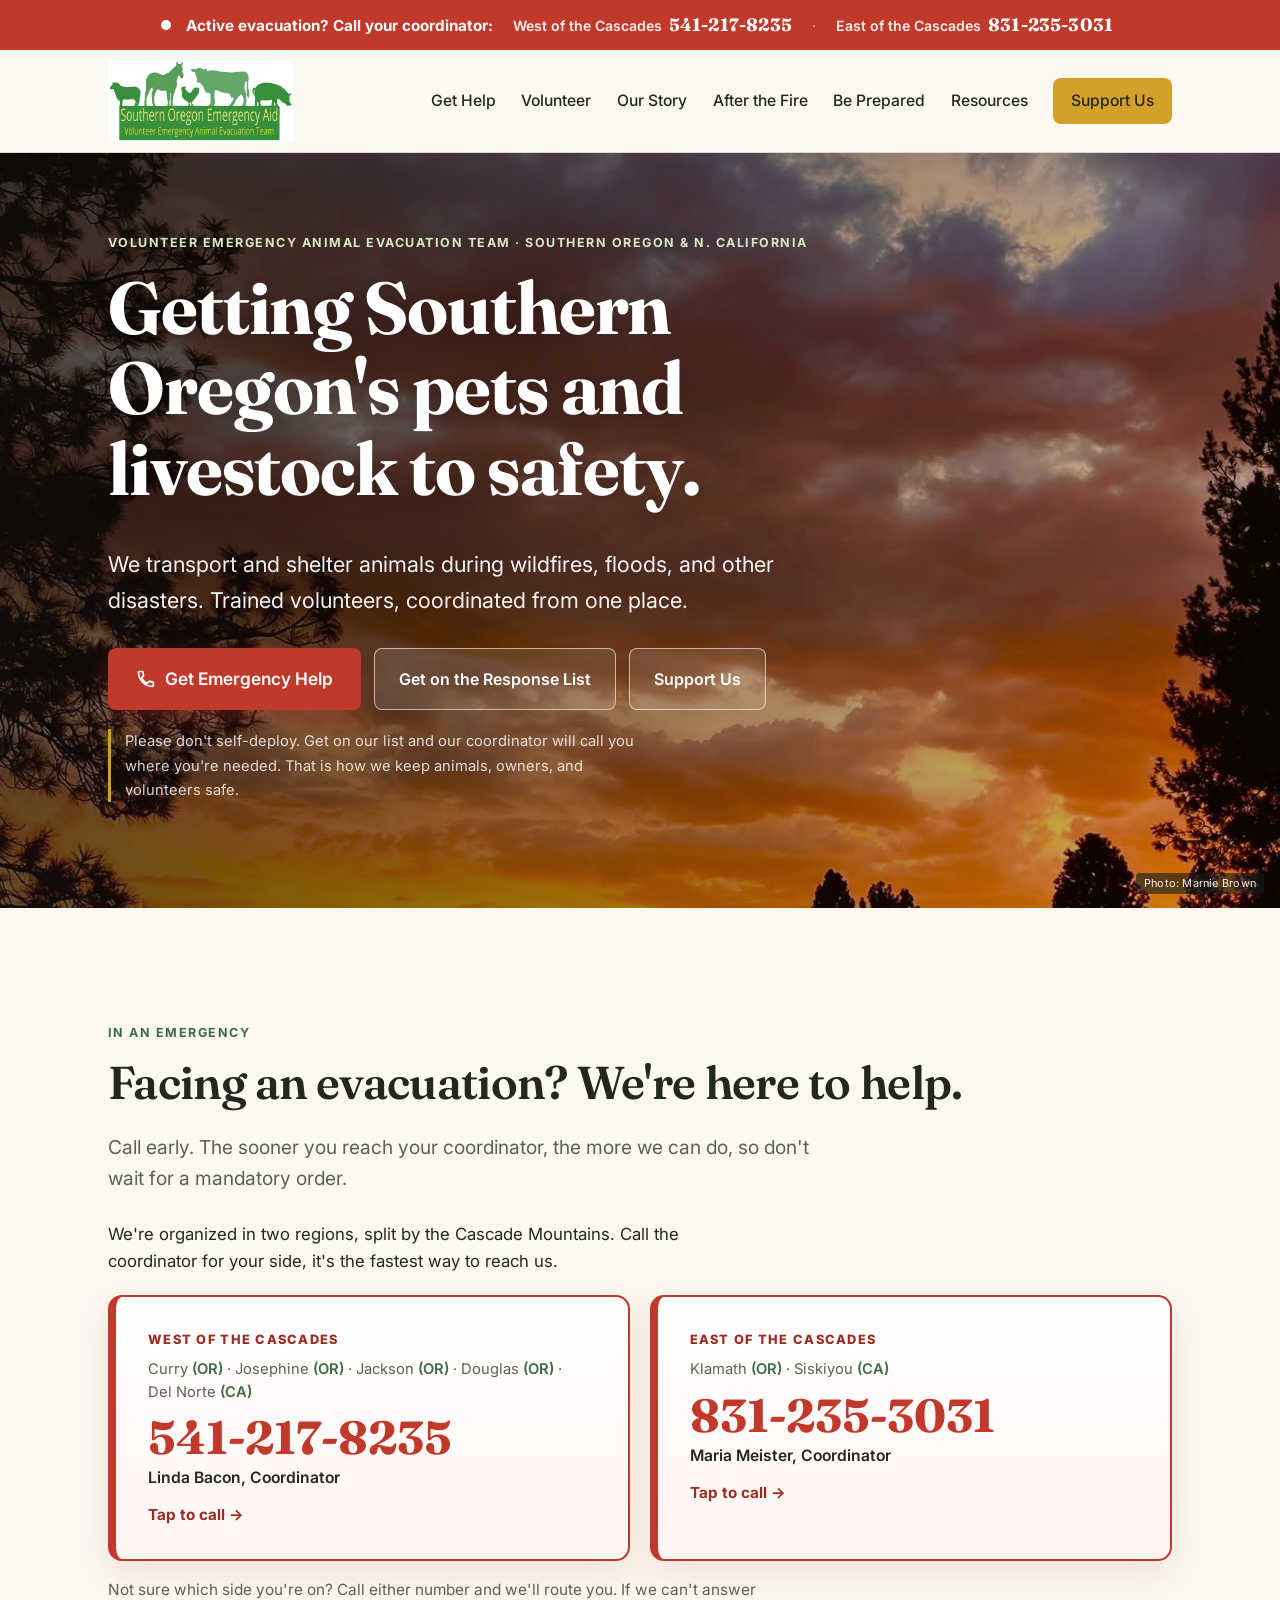
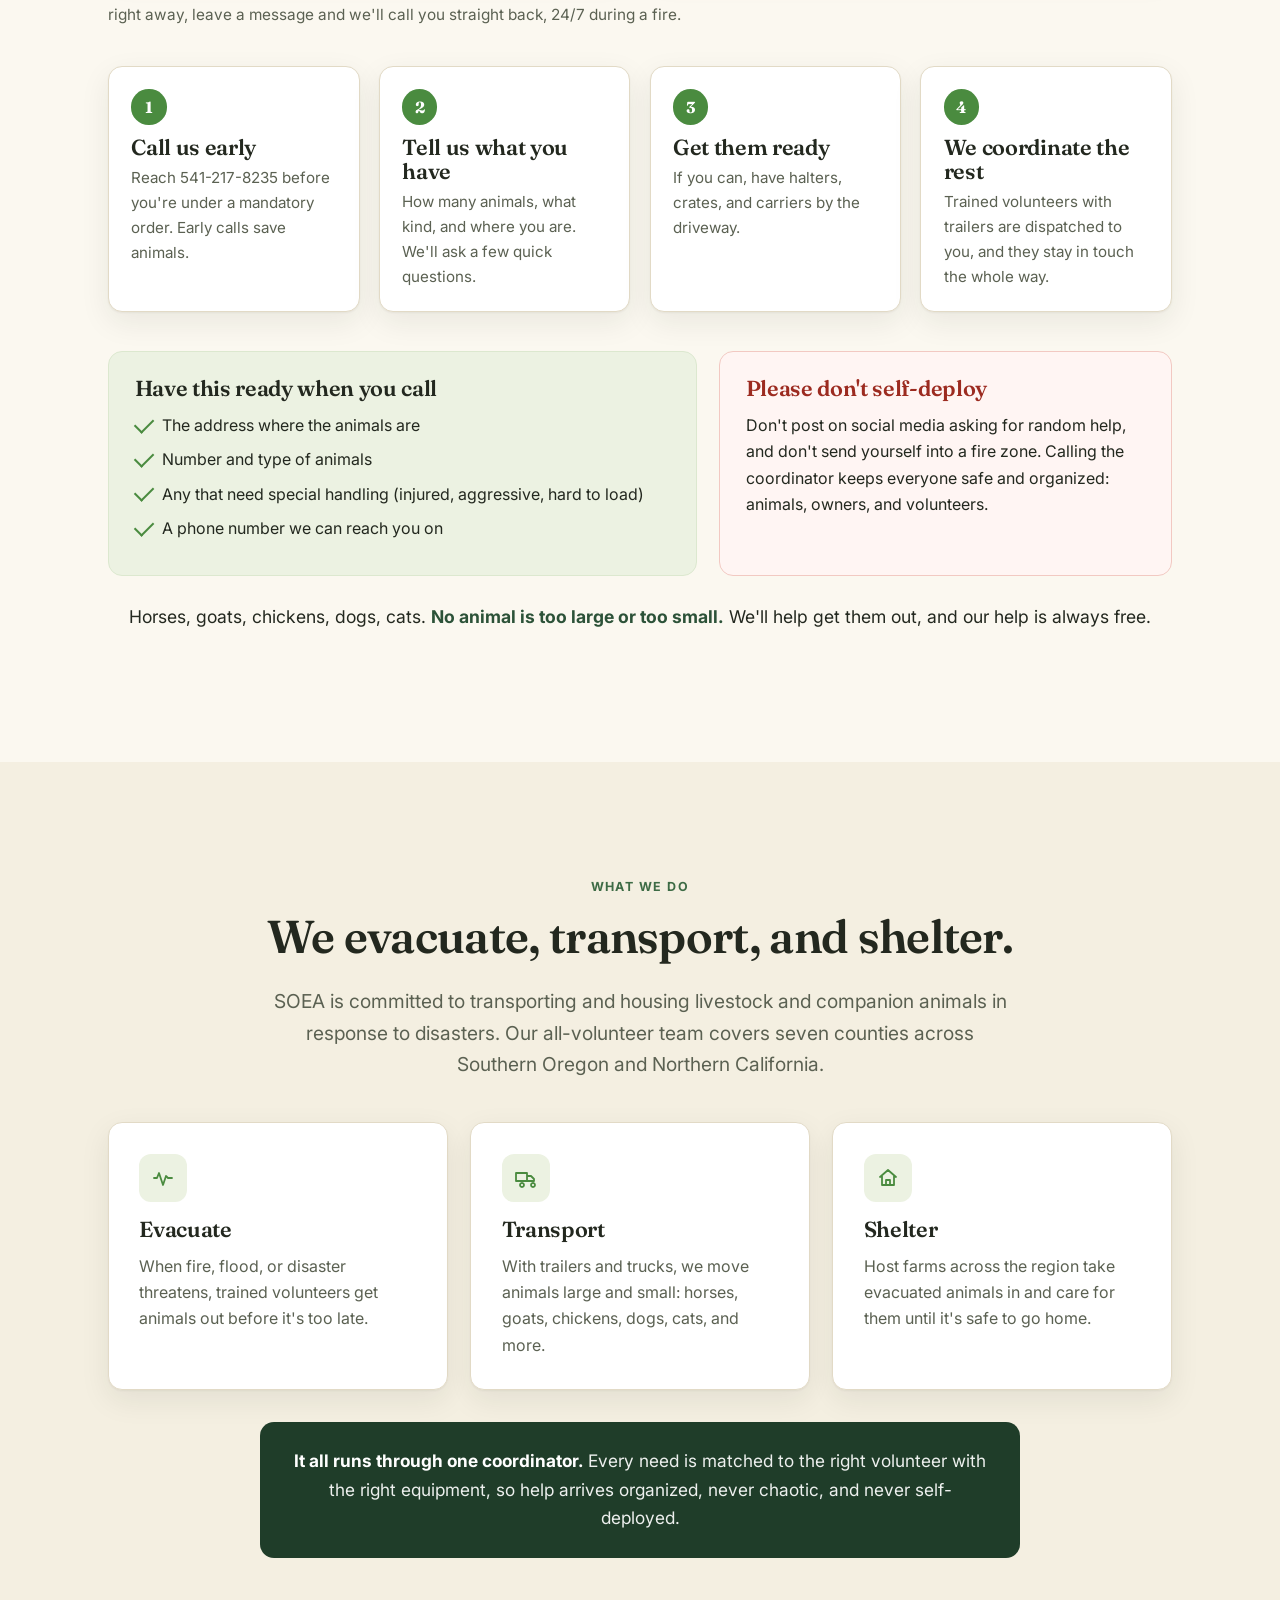
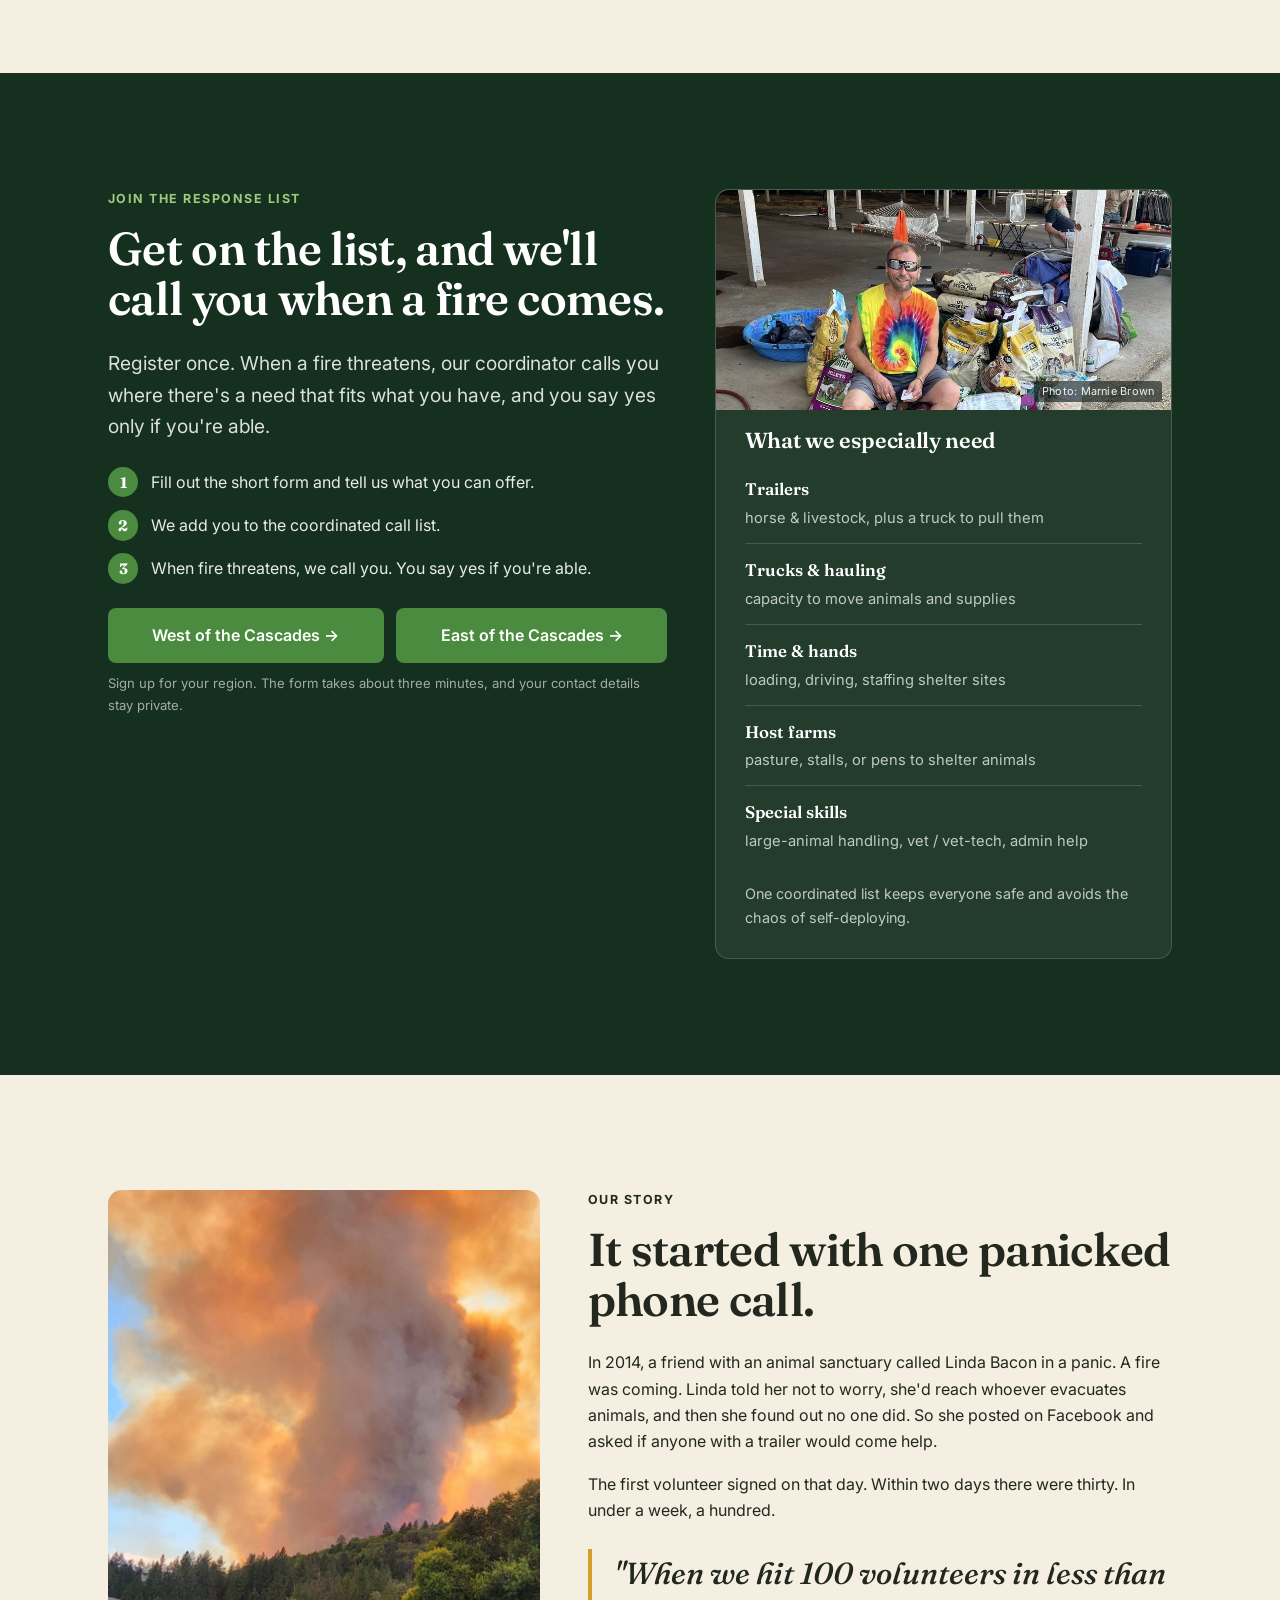
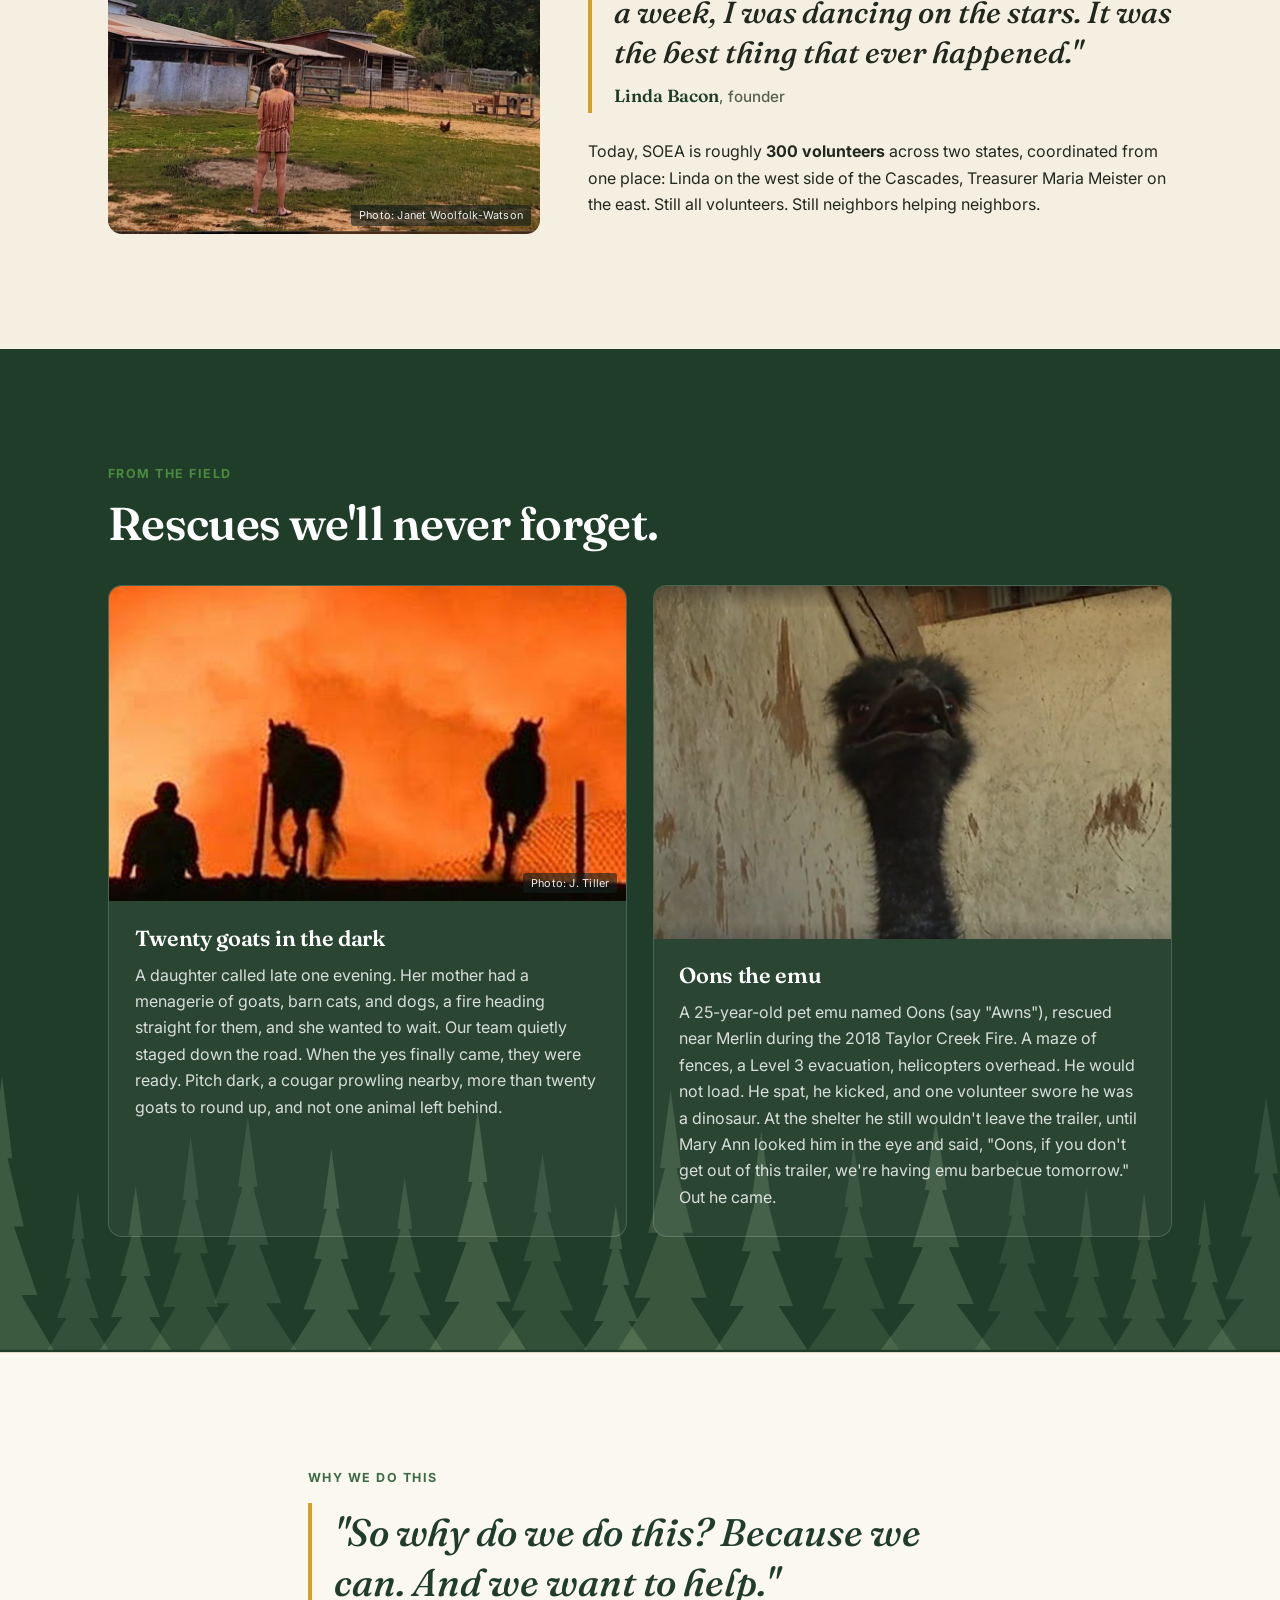
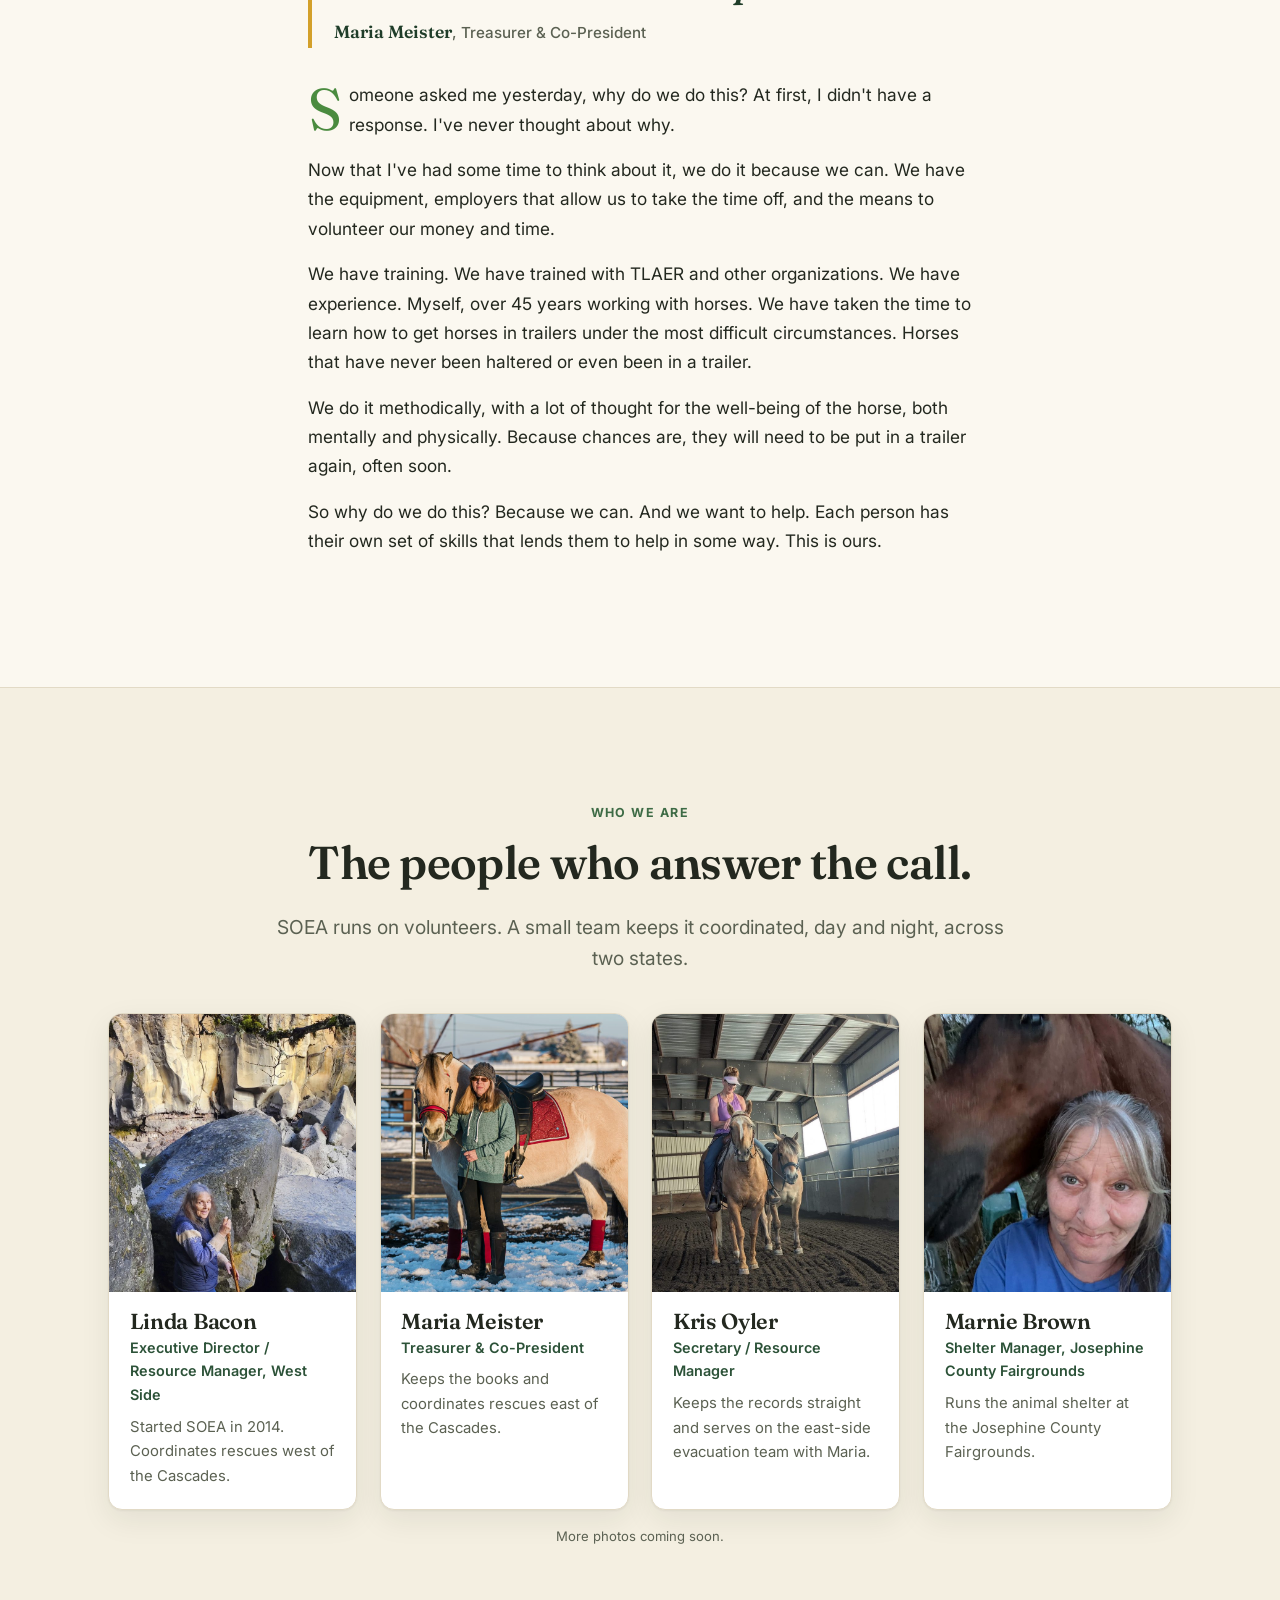
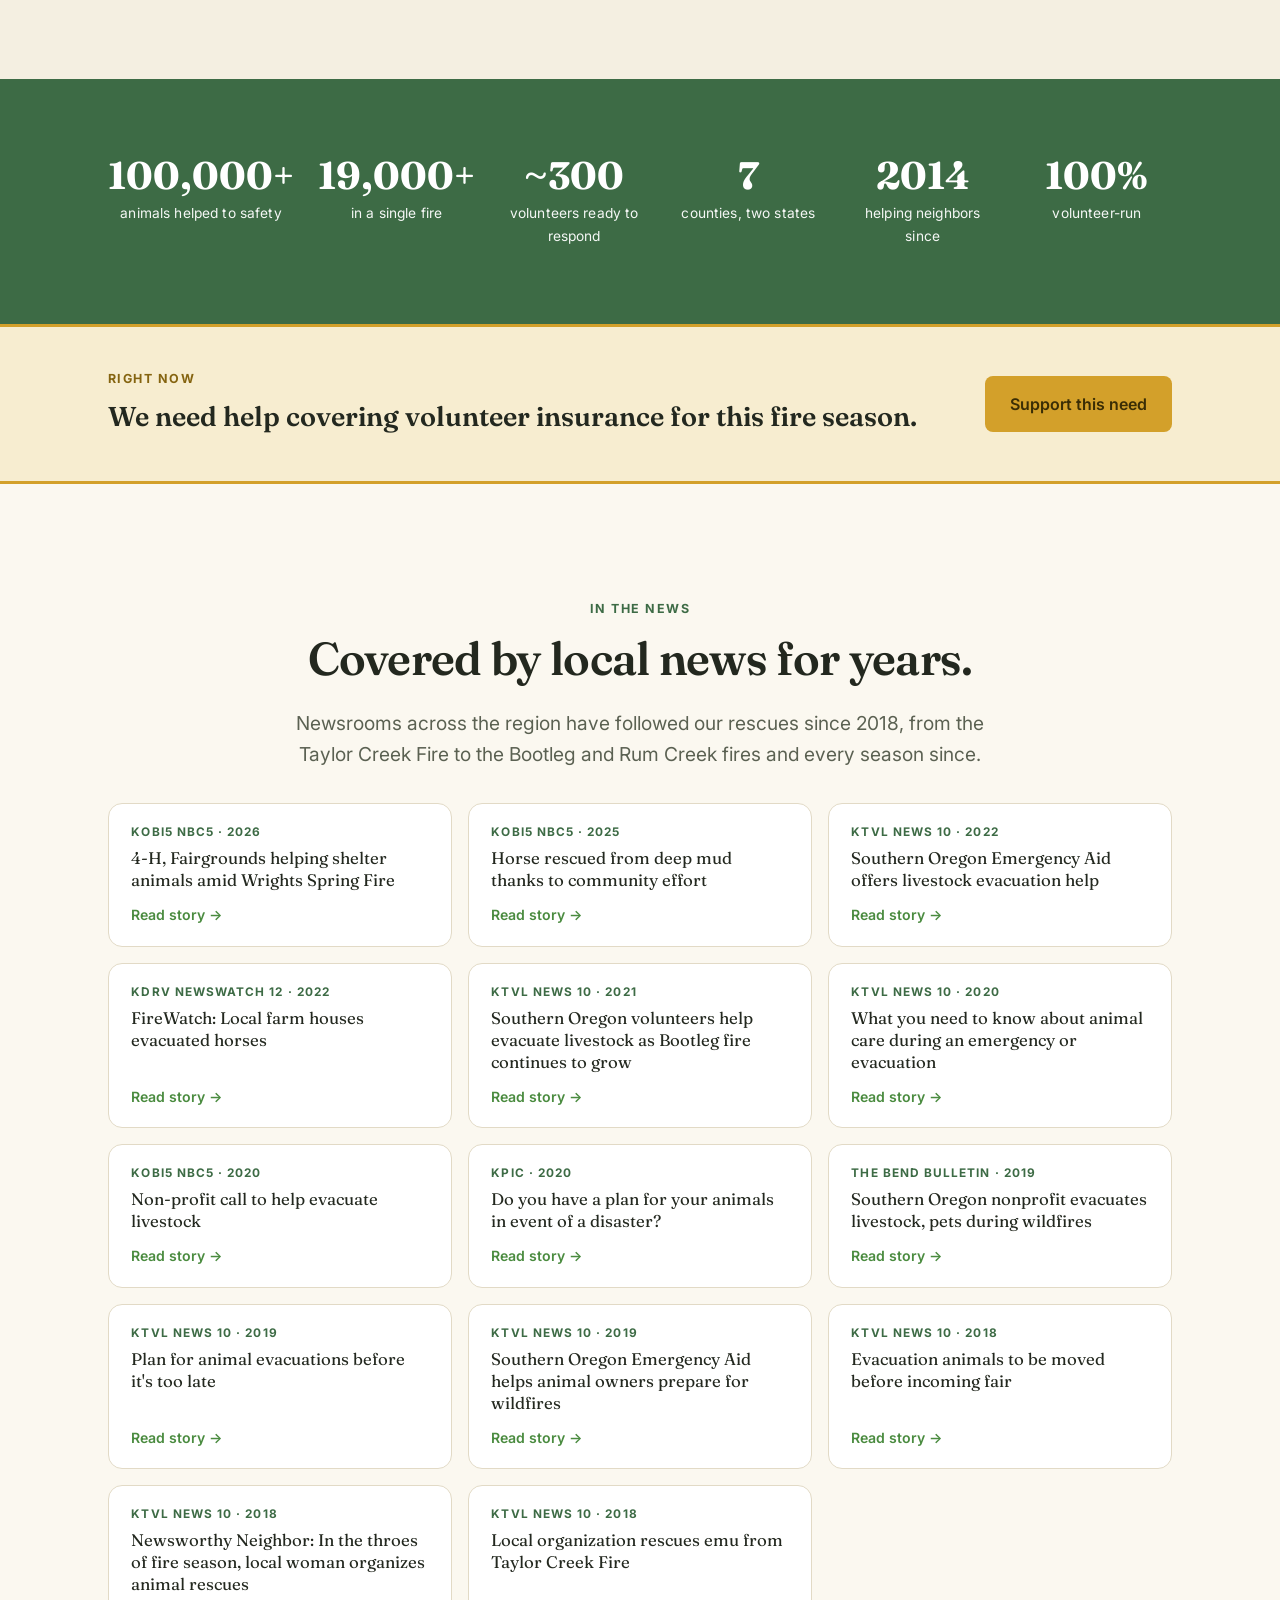
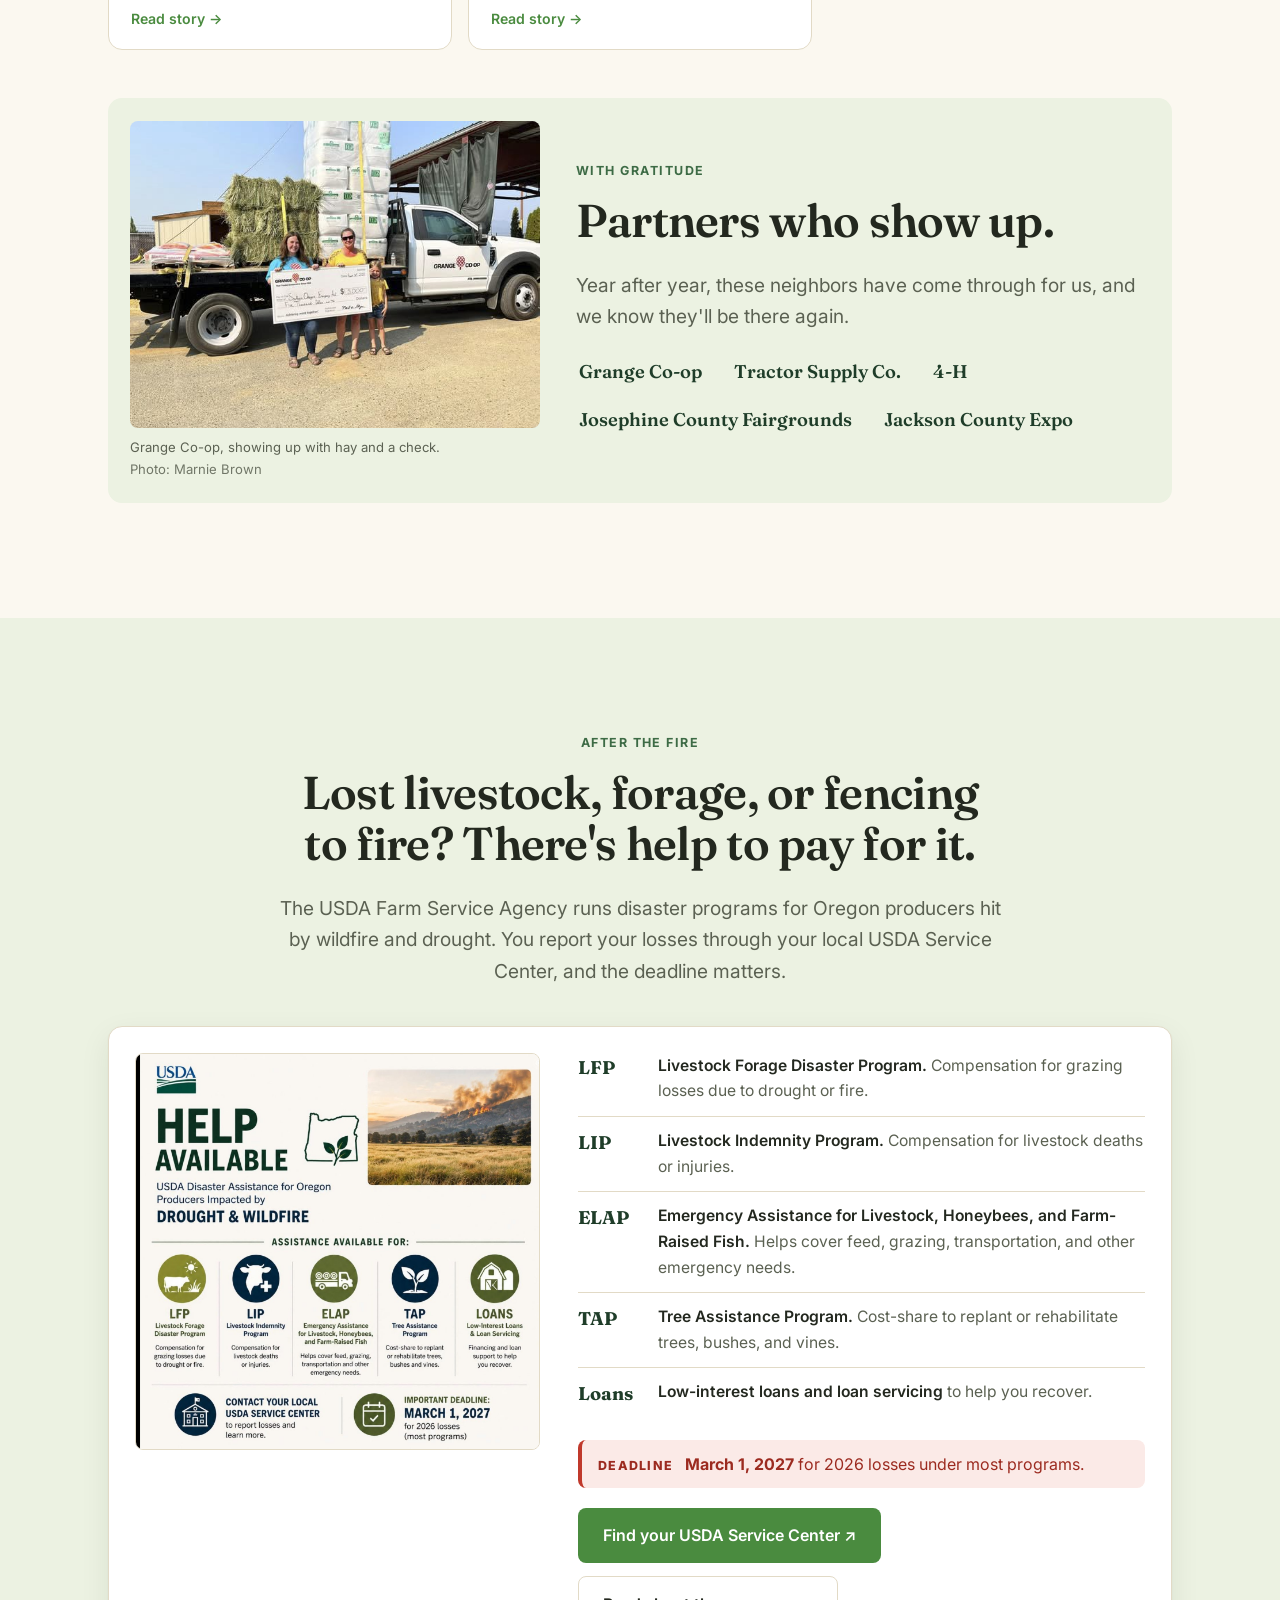
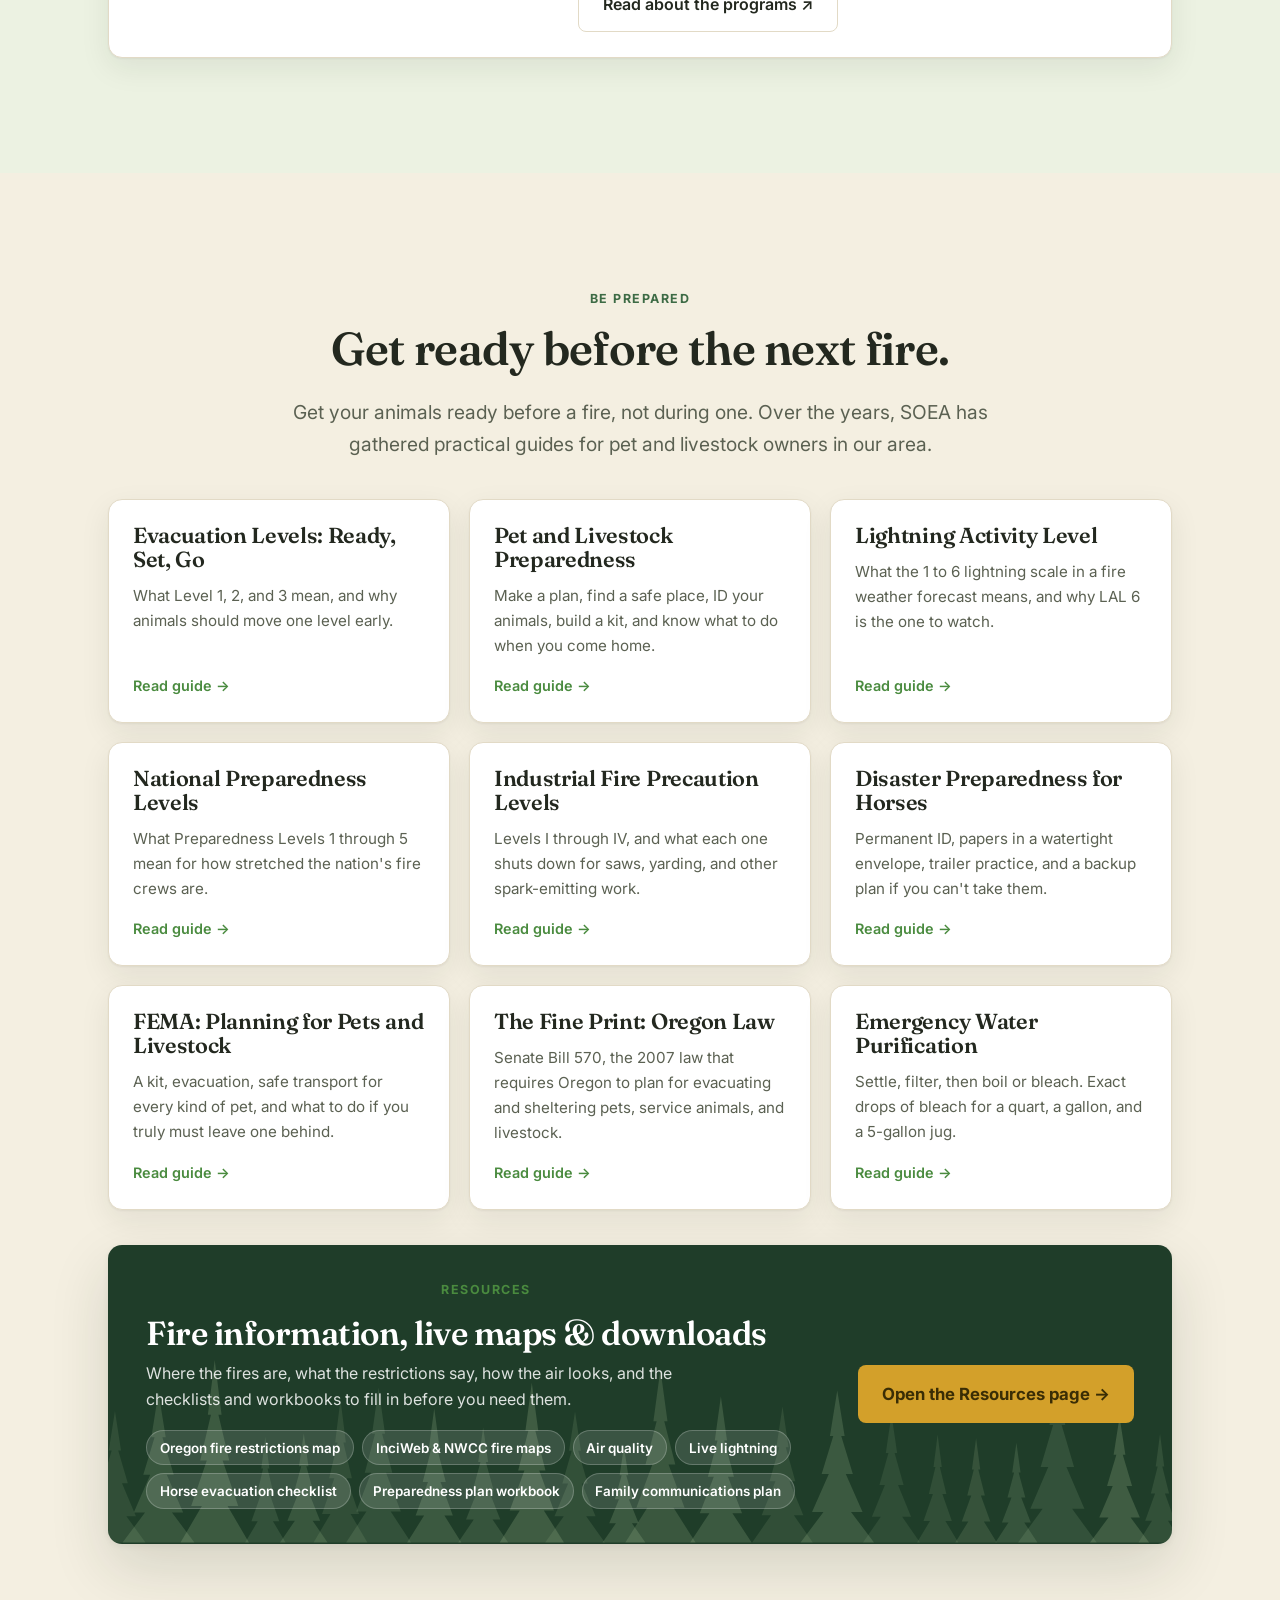
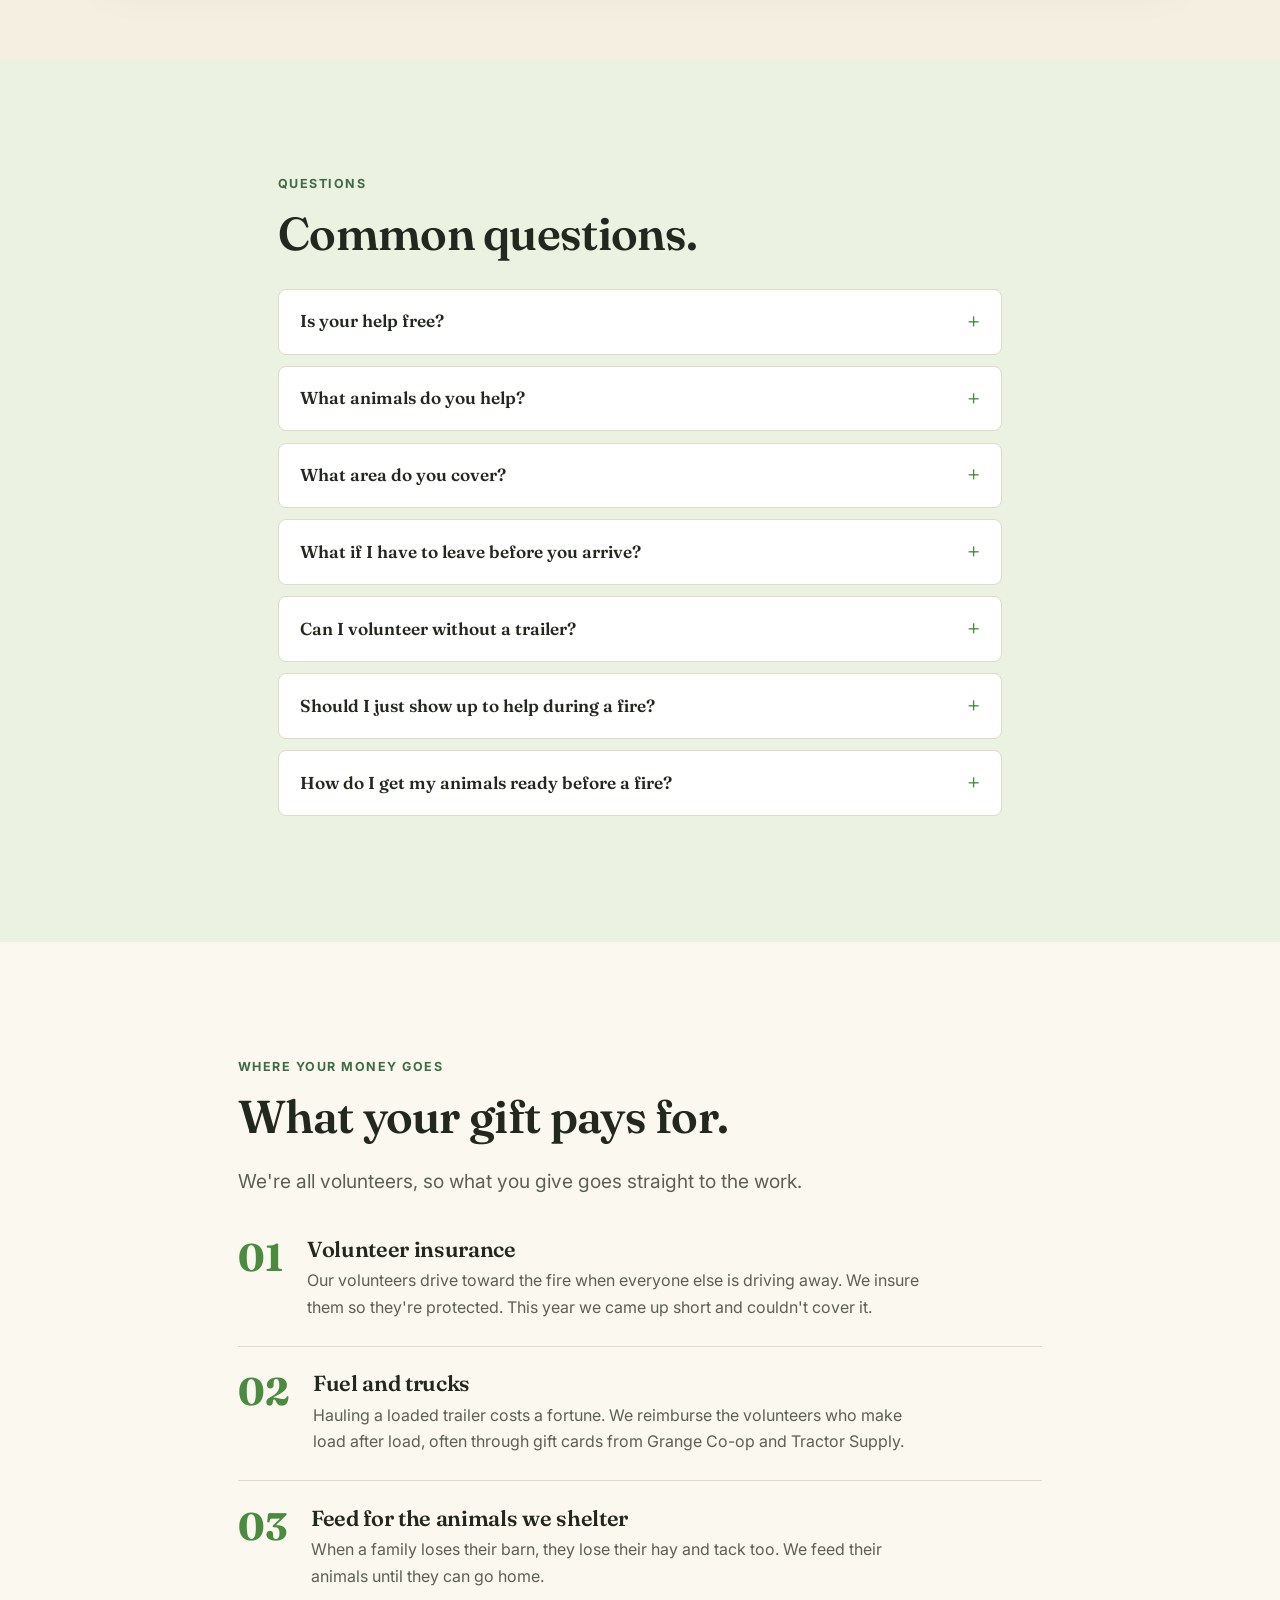
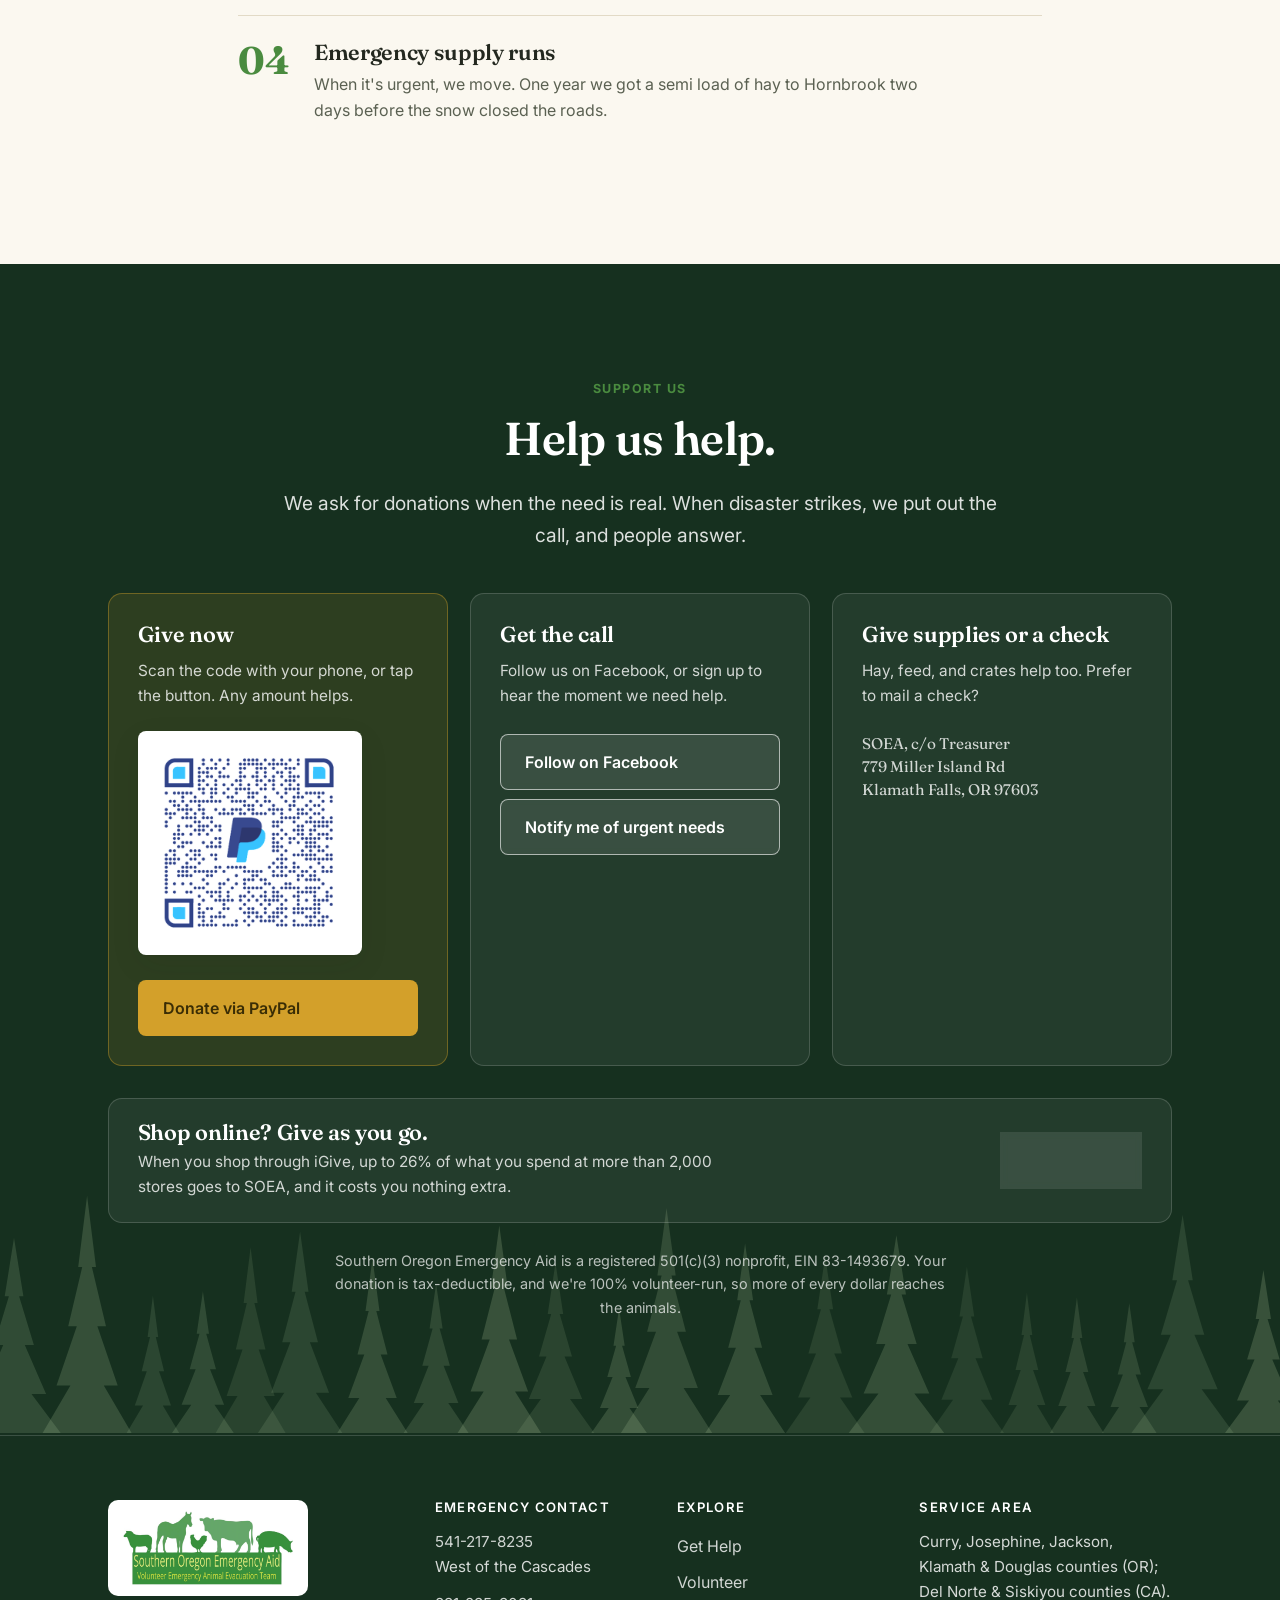
==== commit f65e9aee: "Go live: remove noindex, add canonical, absolute URLs on the real domain Co-Authored-By: Claude Fabl" ====
--- a/index.html
+++ b/index.html
@@ -3,16 +3,16 @@
 <head>
 <meta charset="UTF-8" />
 <meta name="viewport" content="width=device-width, initial-scale=1.0" />
-<meta name="robots" content="noindex, nofollow" />
 <meta name="theme-color" content="#1f3d29" />
 <title>Southern Oregon Emergency Aid · Getting pets & livestock to safety</title>
 <meta name="description" content="Southern Oregon Emergency Aid is a volunteer team that evacuates, transports, and shelters pets and livestock during wildfires and disasters across seven counties in Southern Oregon and Northern California. In an emergency, call 541-217-8235." />
+<link rel="canonical" href="https://southernoregonemergencyaid.org/" />
 <link rel="icon" href="assets/favicon.png" />
 <meta property="og:title" content="Southern Oregon Emergency Aid" />
 <meta property="og:description" content="SOEA is committed to transporting and housing livestock and companion animals in response to disasters. Southern Oregon and Northern California. In an evacuation, call 541-217-8235." />
 <meta property="og:type" content="website" />
-<meta property="og:url" content="https://ivtownsendmichelle-source.github.io/soea-site/" />
-<meta property="og:image" content="https://ivtownsendmichelle-source.github.io/soea-site/assets/og-image.jpg" />
+<meta property="og:url" content="https://southernoregonemergencyaid.org/" />
+<meta property="og:image" content="https://southernoregonemergencyaid.org/assets/og-image.jpg" />
 <meta property="og:image:width" content="1200" />
 <meta property="og:image:height" content="630" />
 <meta name="twitter:card" content="summary_large_image" />
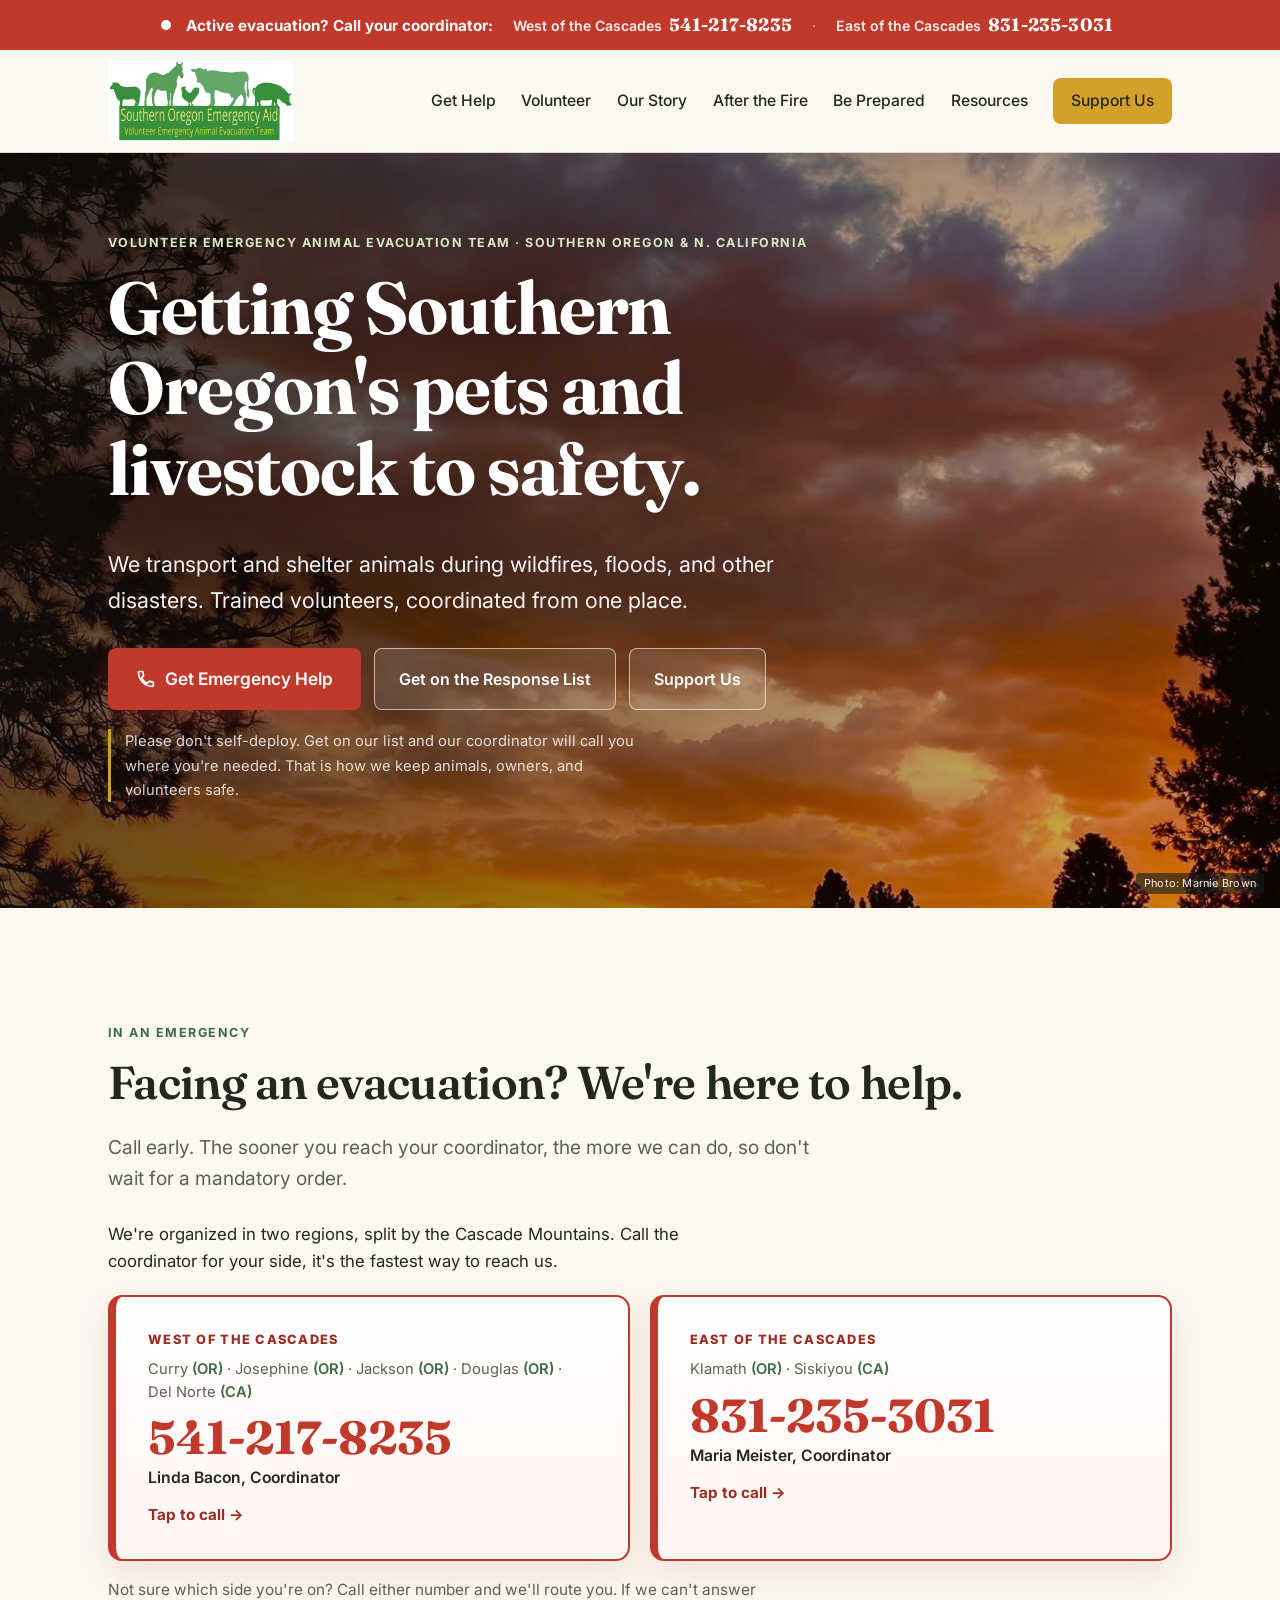
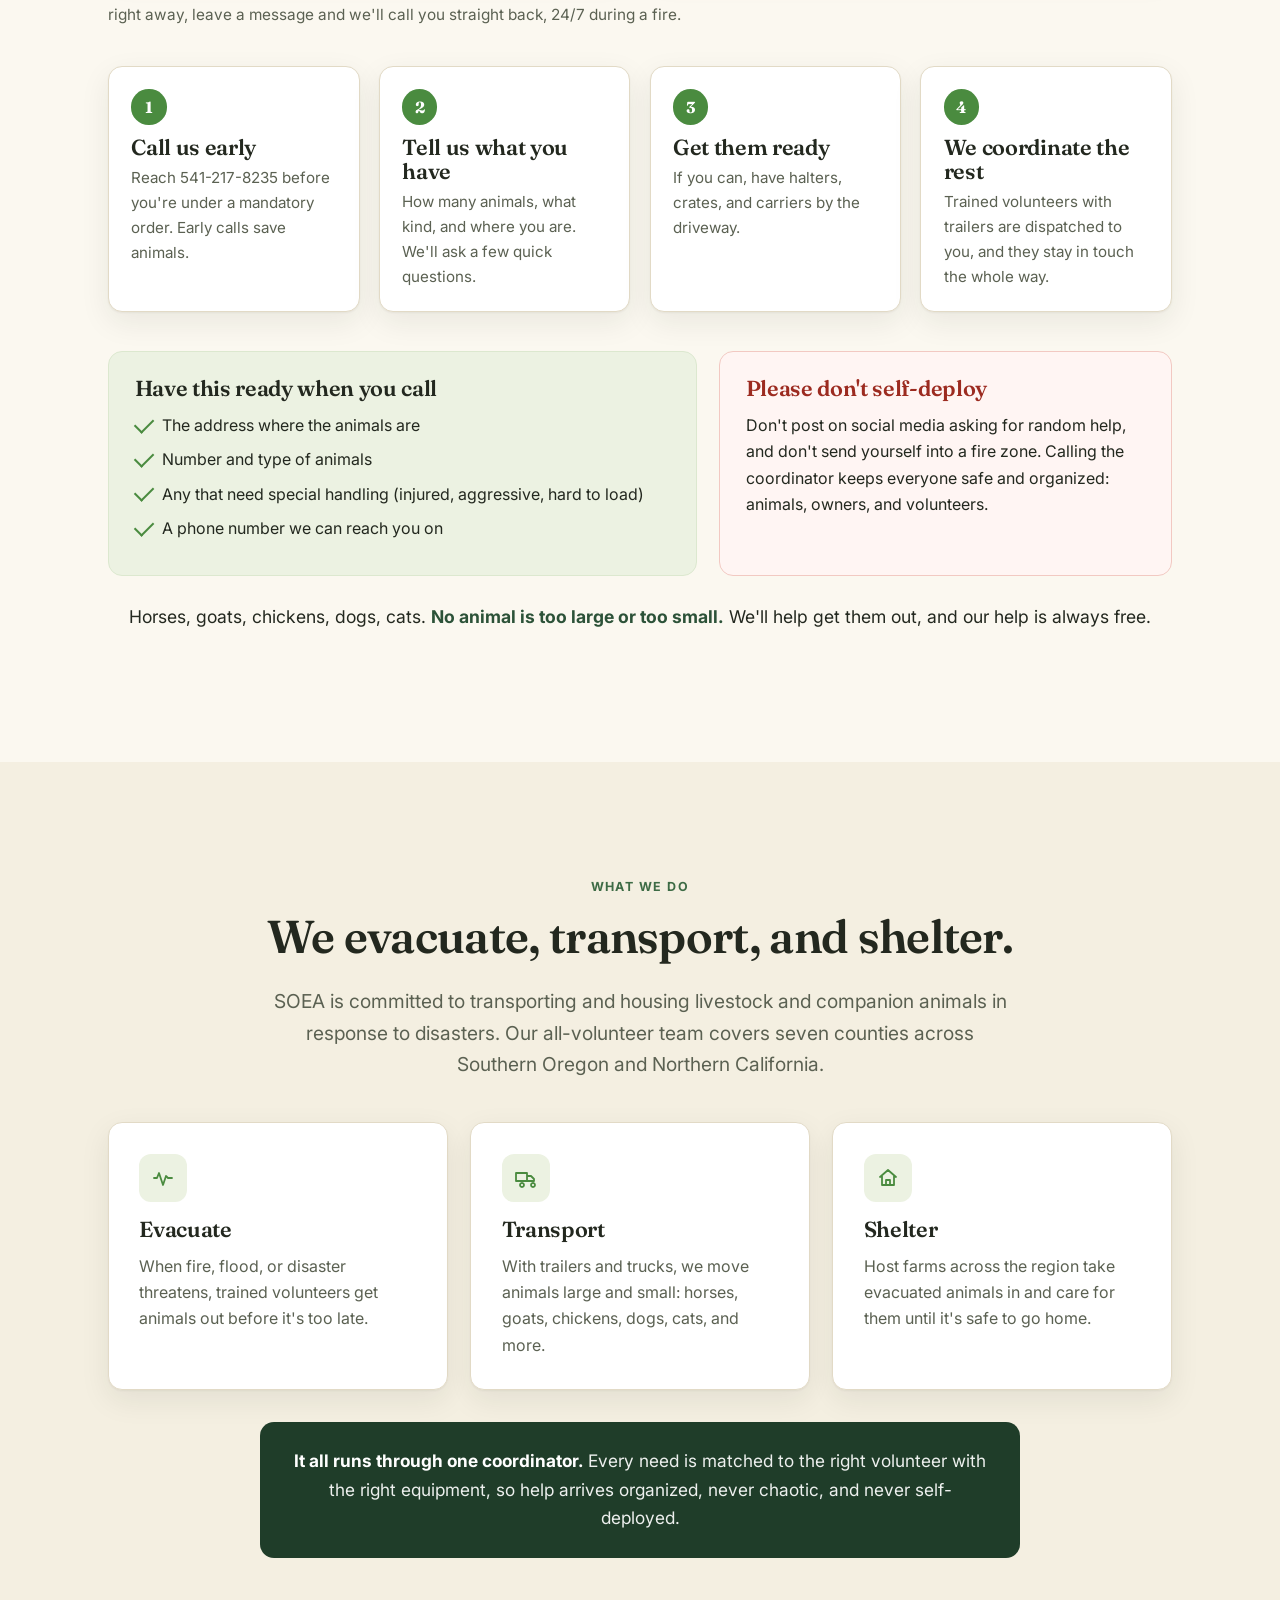
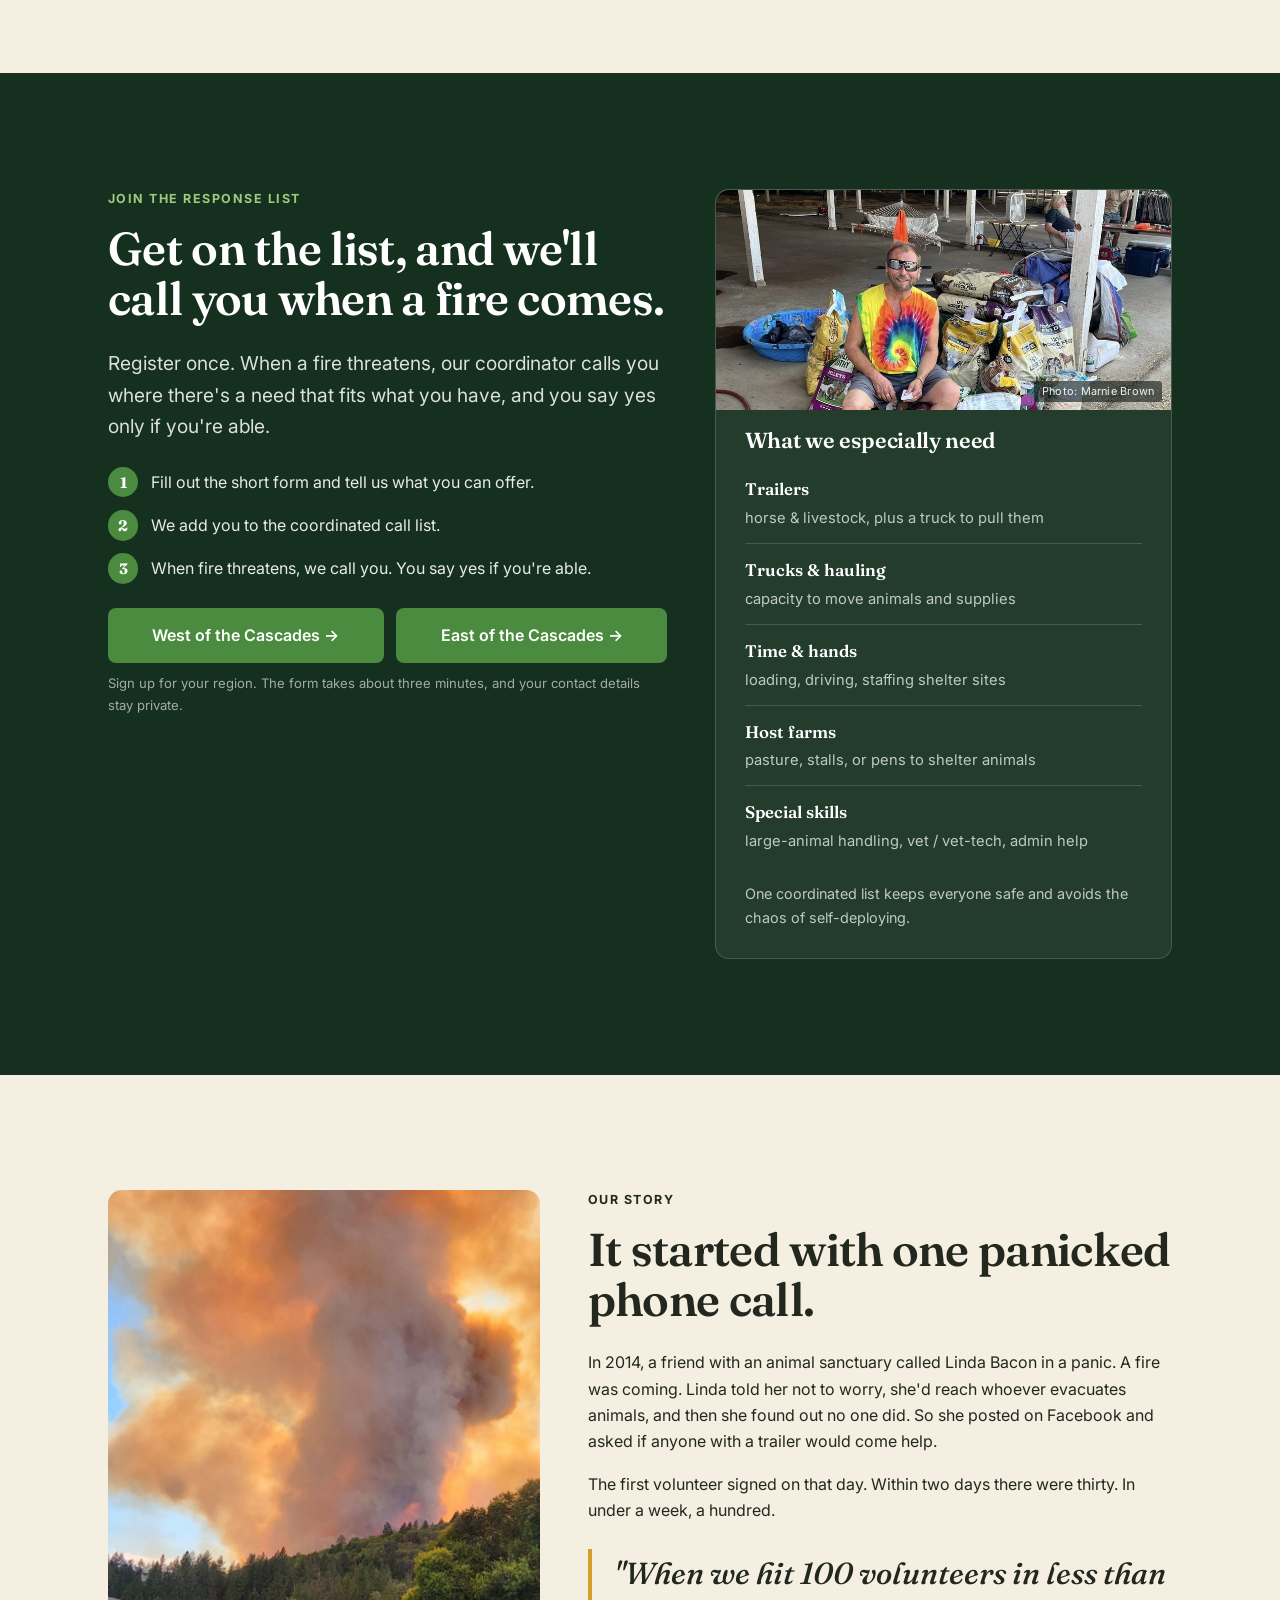
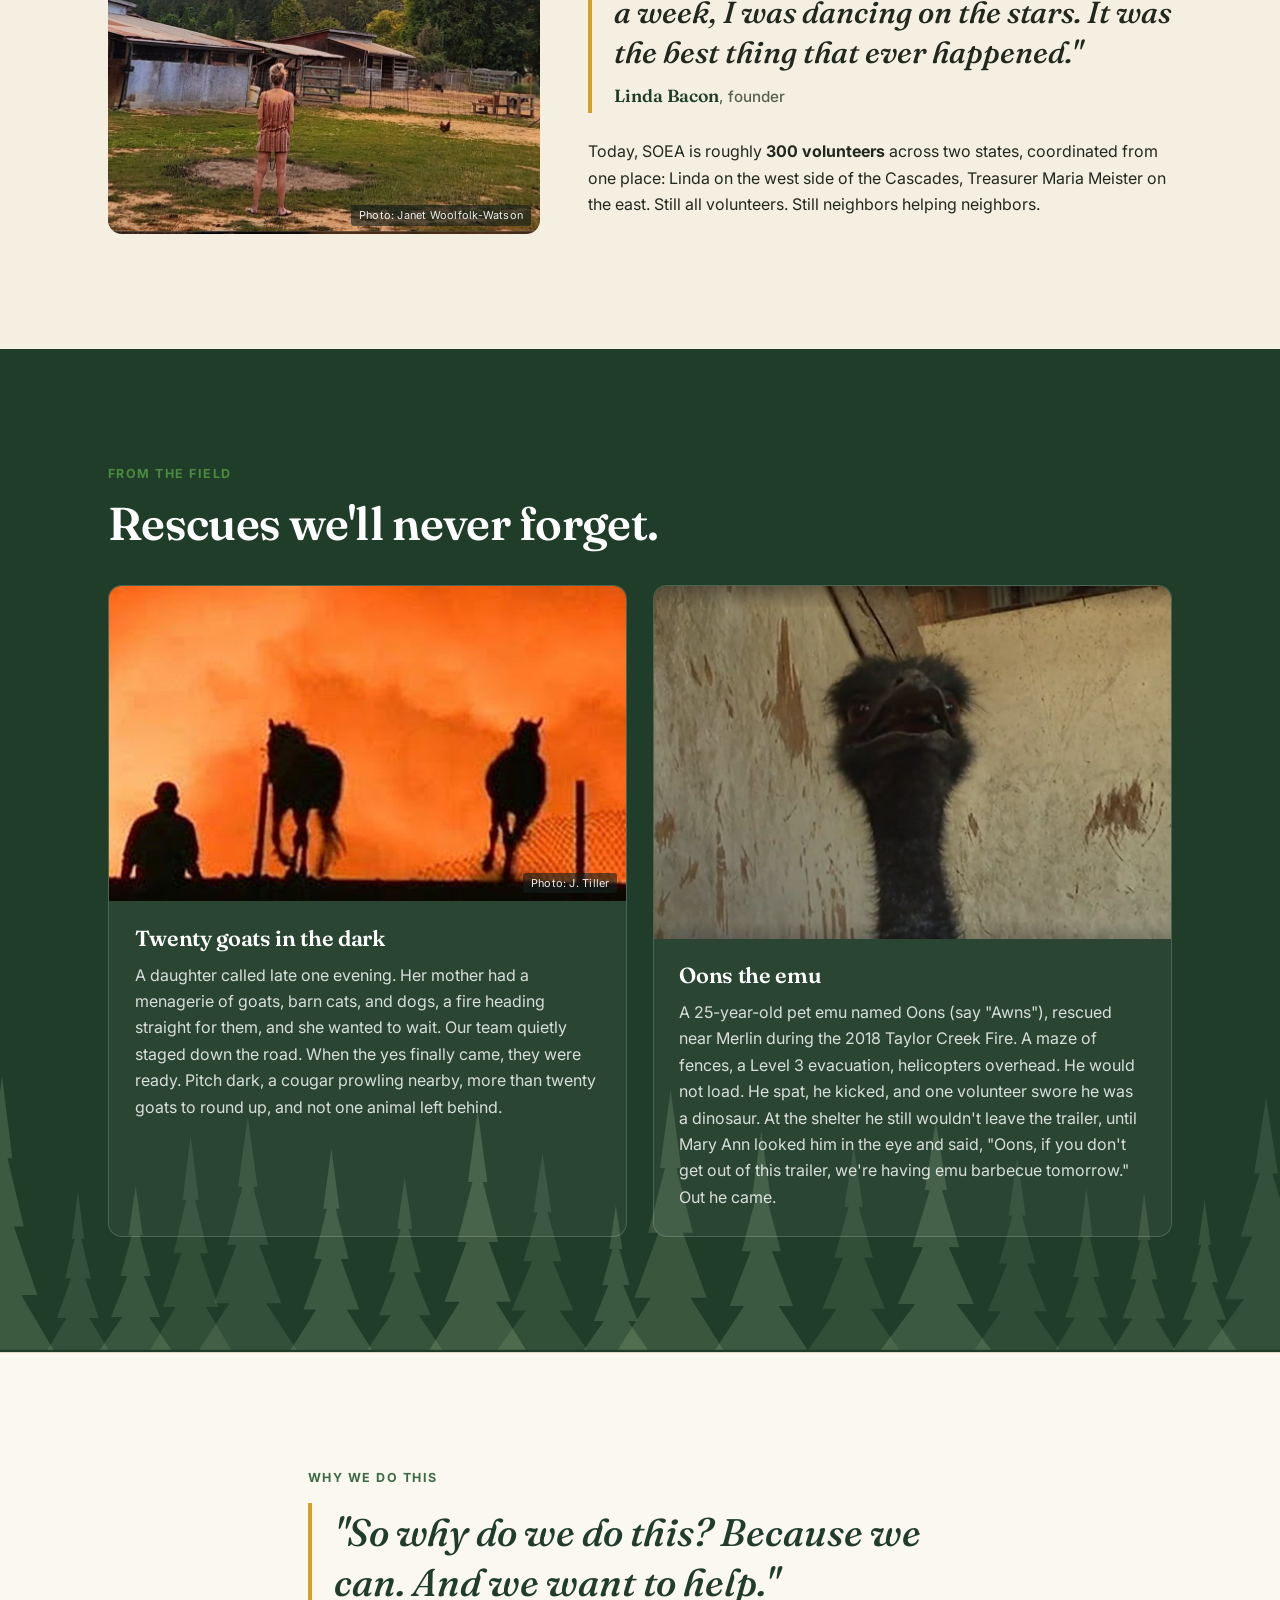
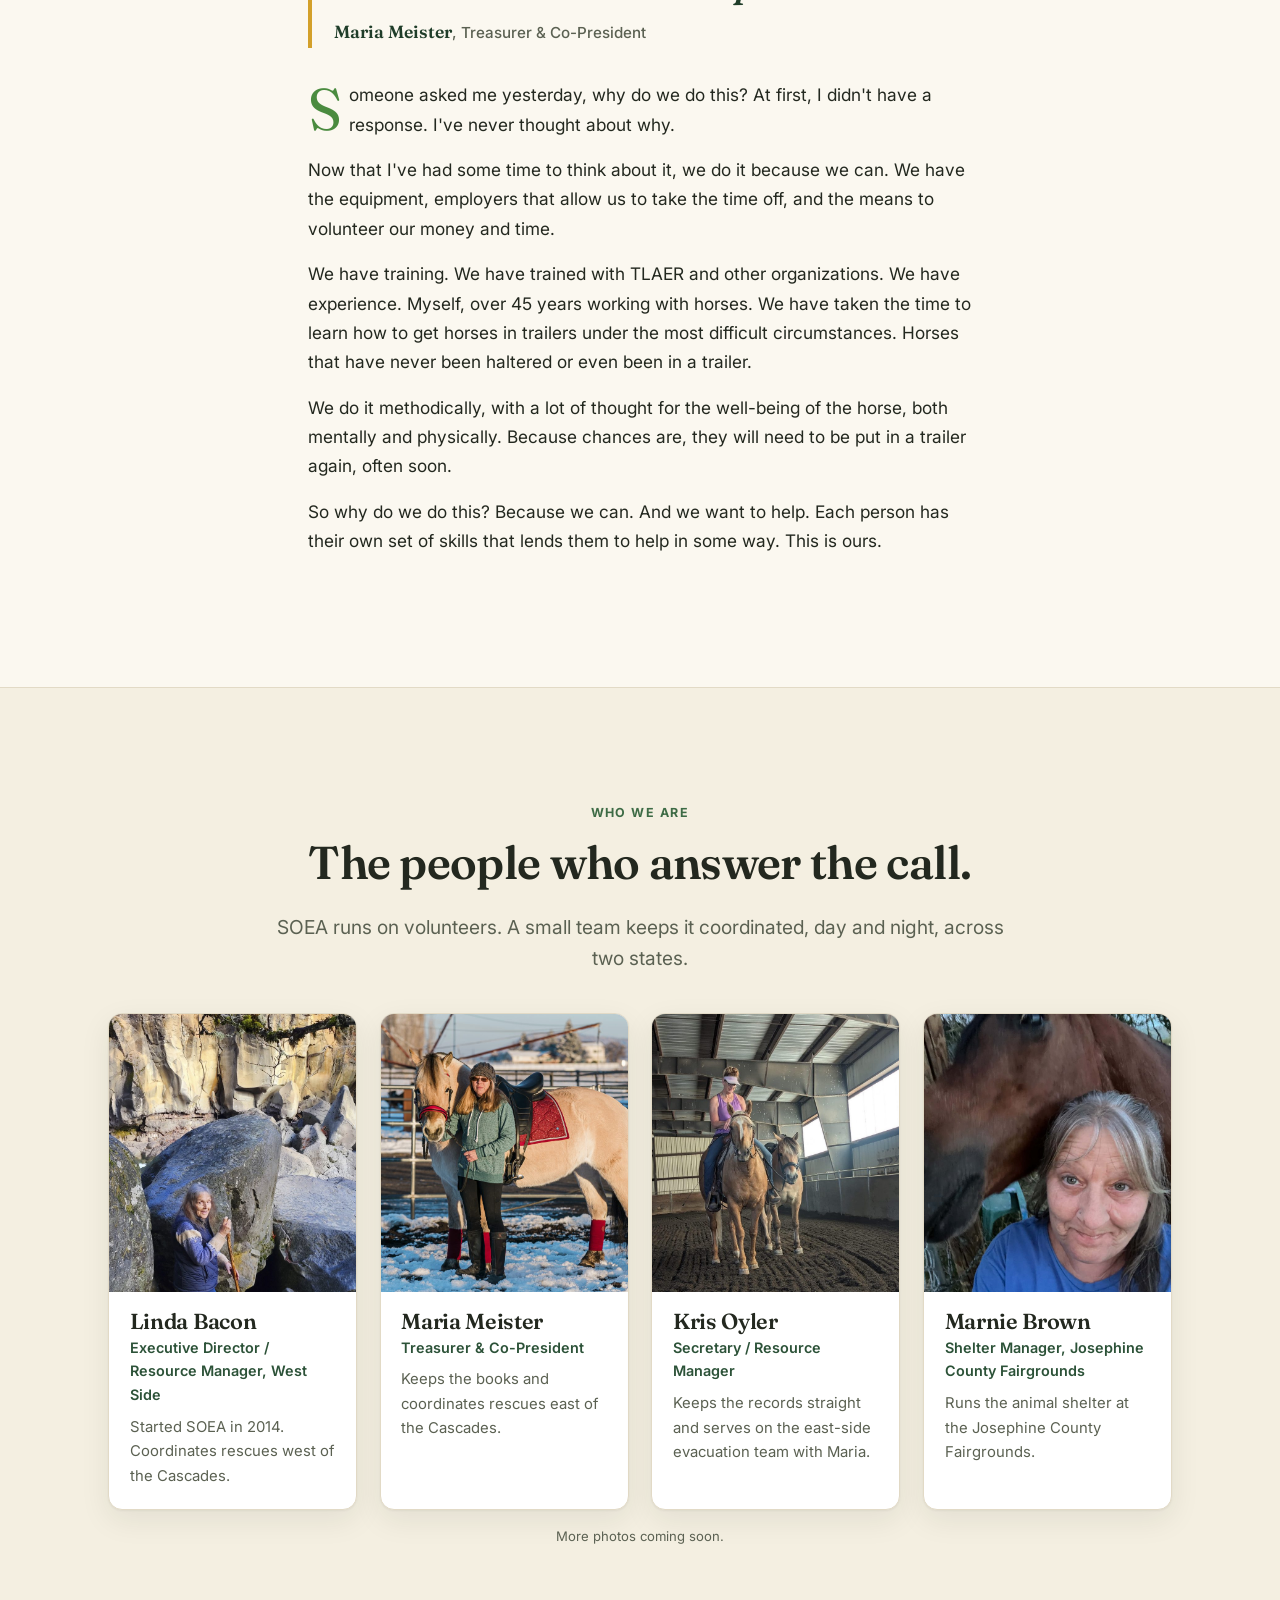
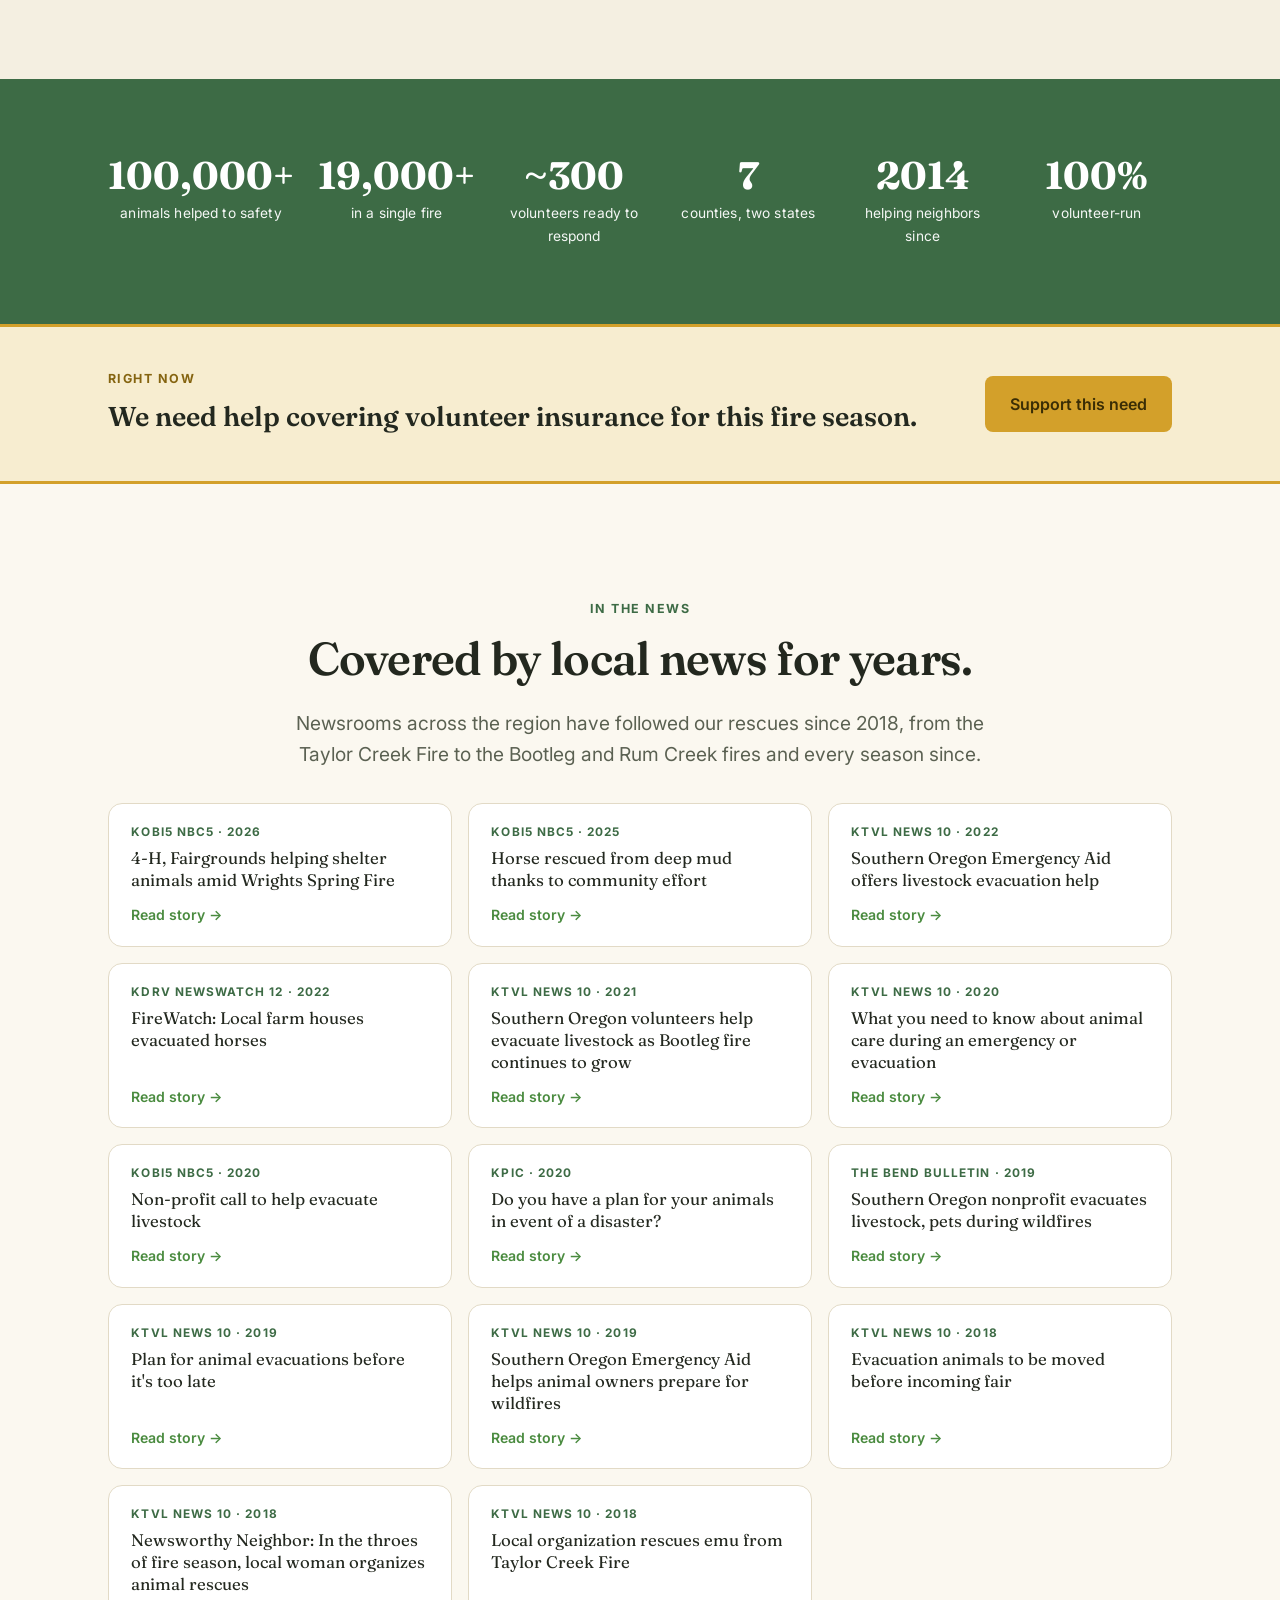
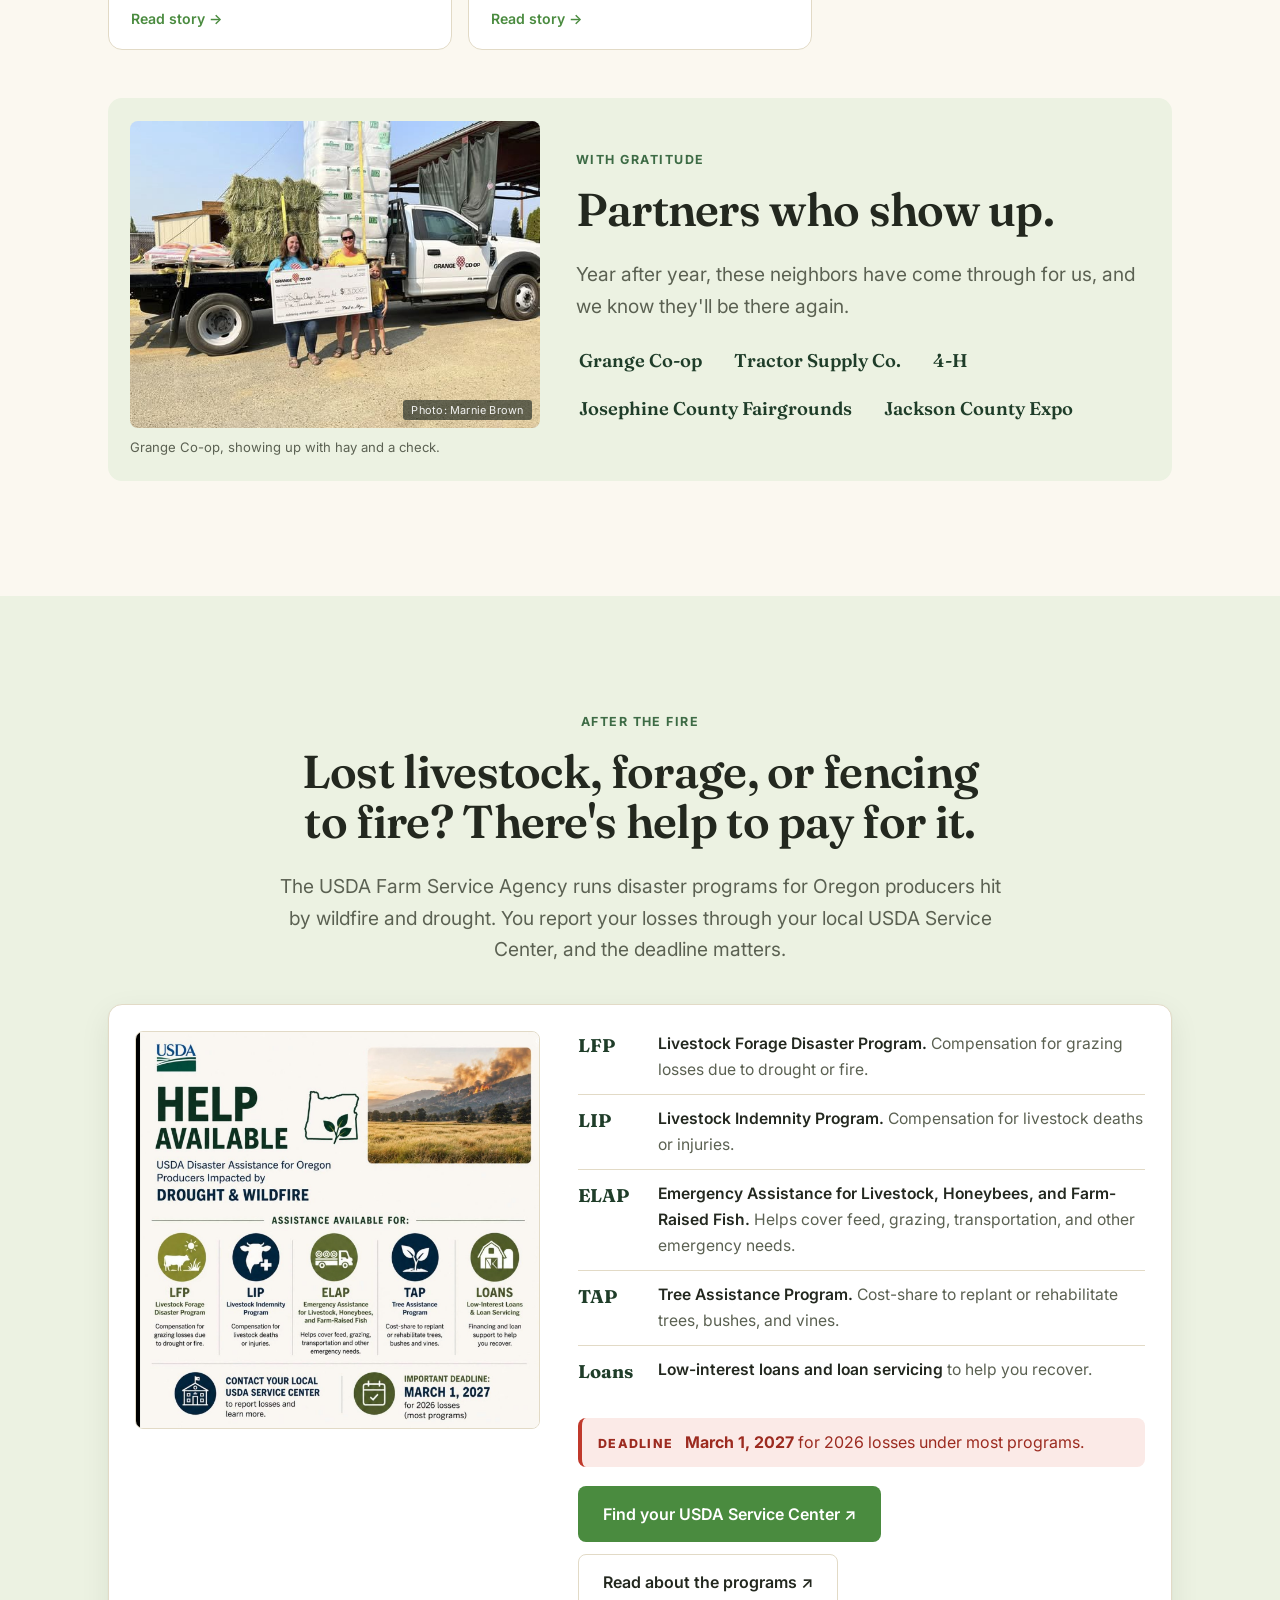
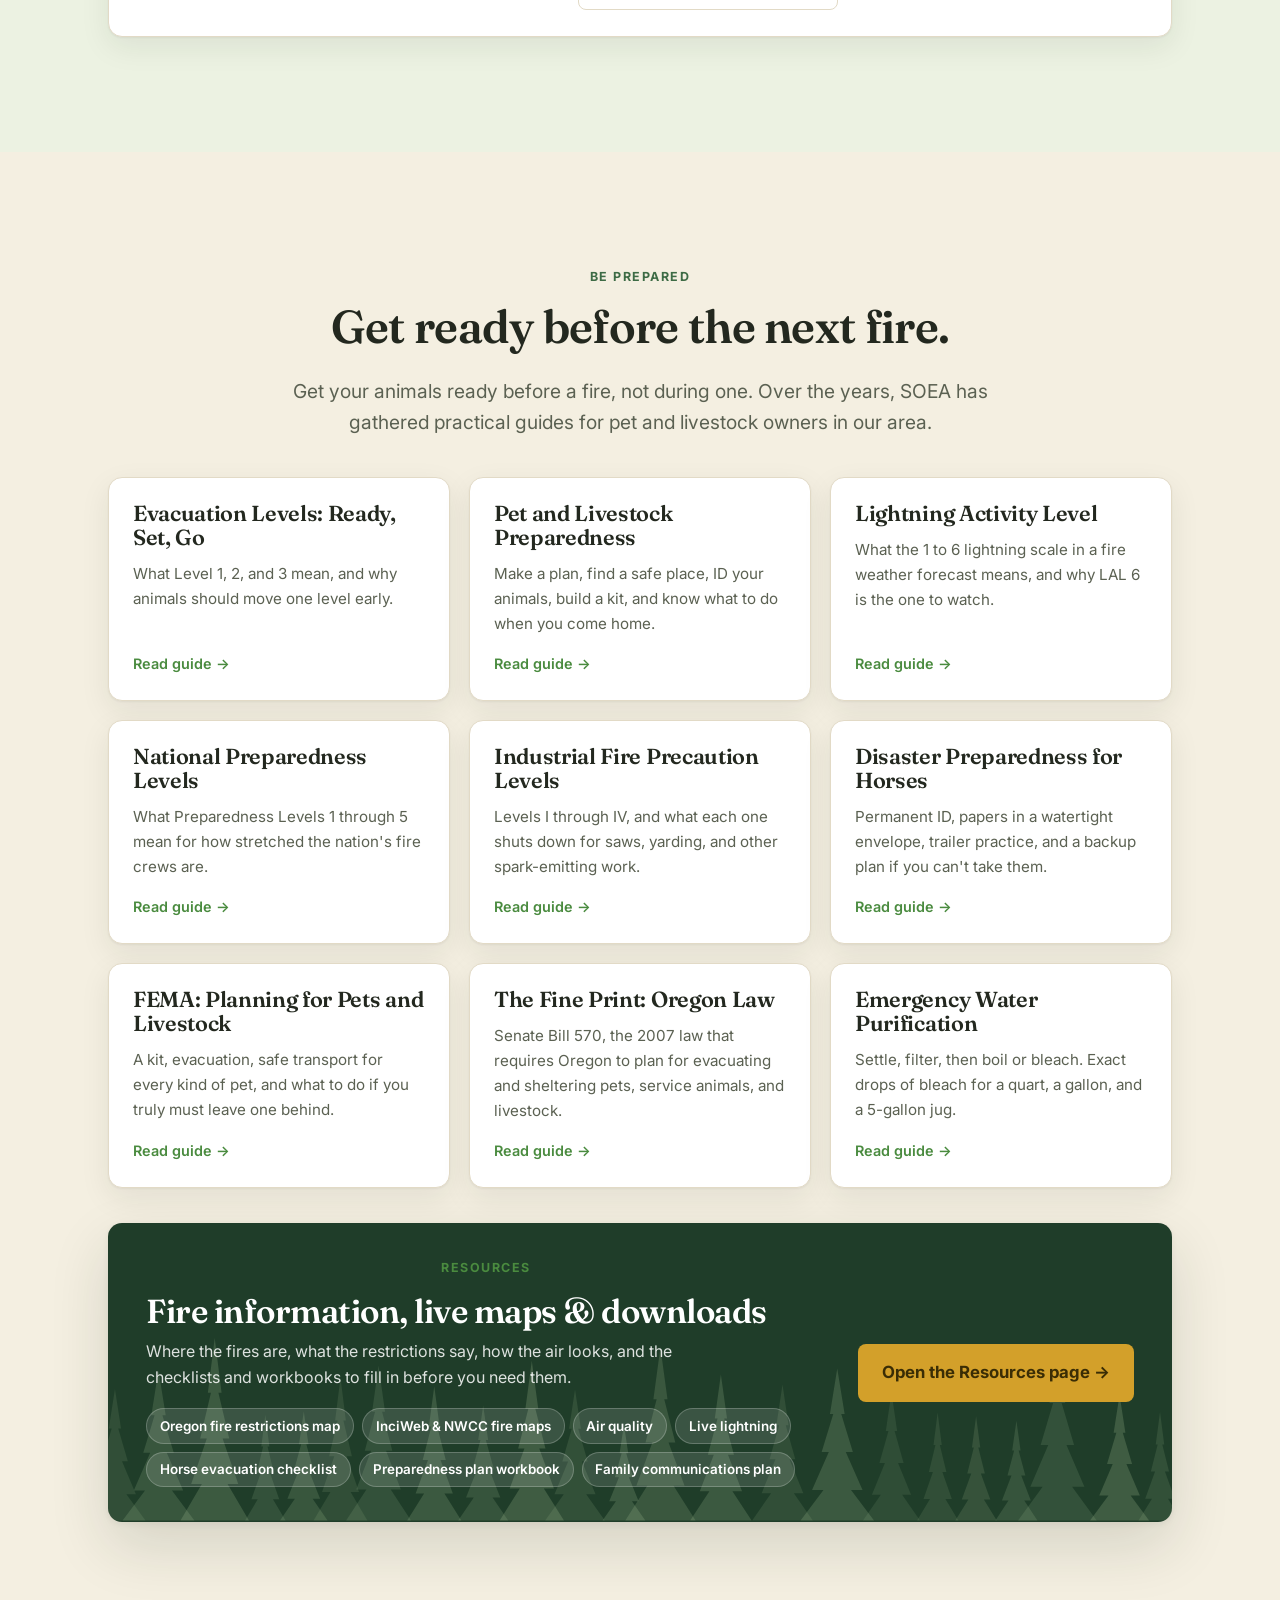
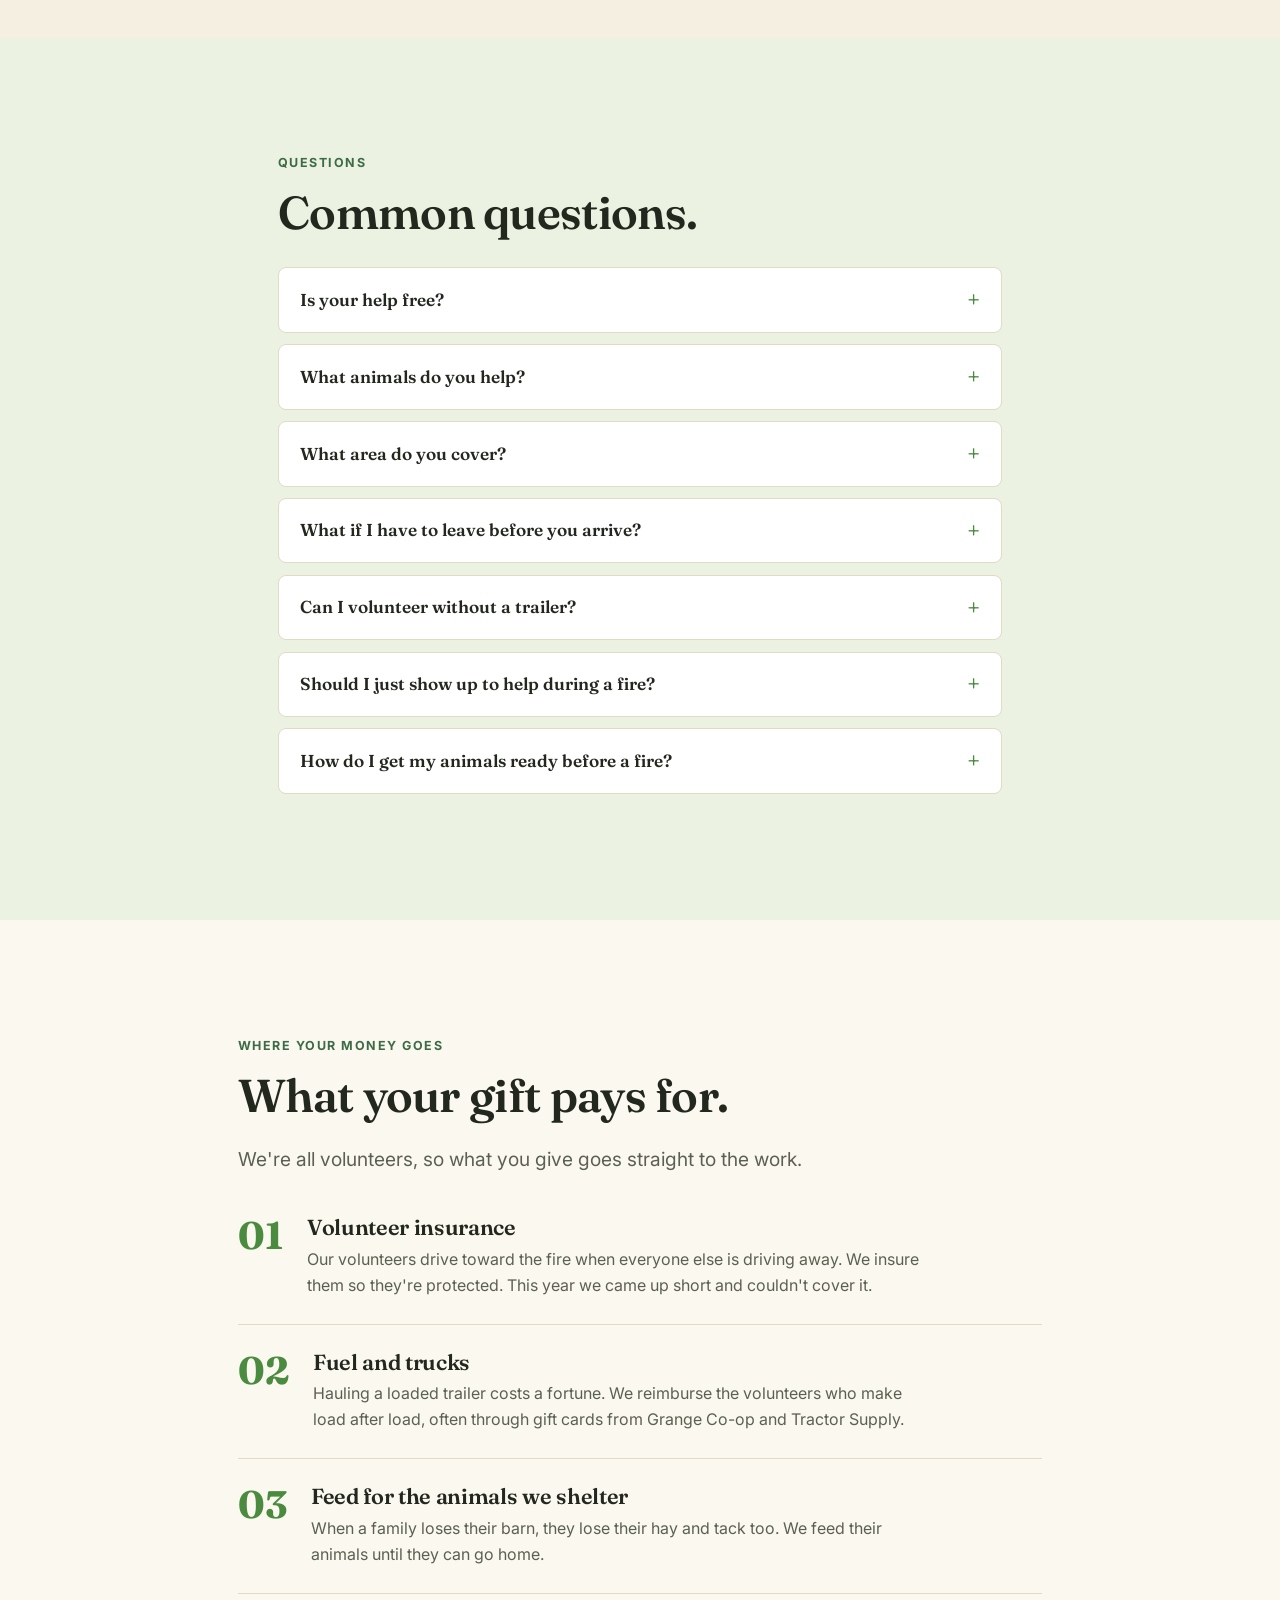
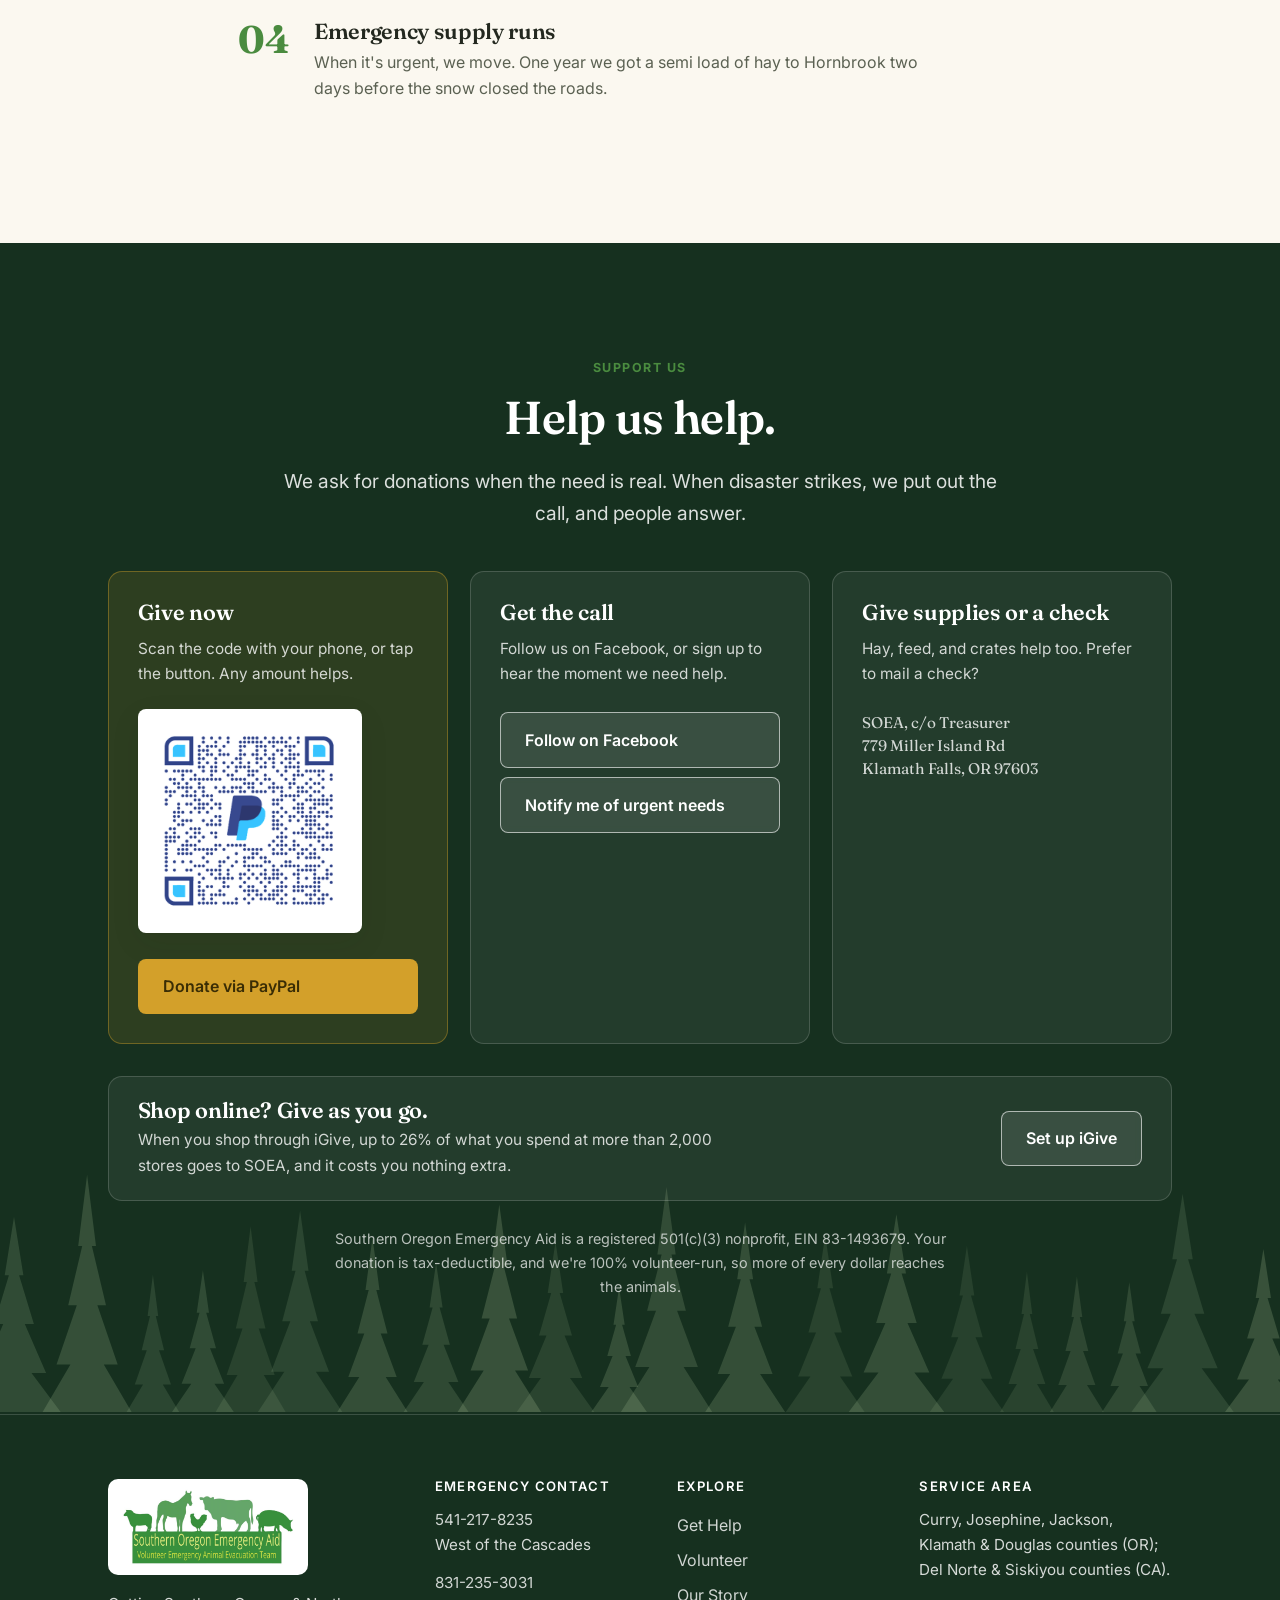
==== commit 3d5fcdb9: "Grange photo credit moves onto the image like the others Co-Authored-By: Claude Fable 5.1 <noreply@a" ====
--- a/index.html
+++ b/index.html
@@ -466,8 +466,8 @@
 
     <div class="partners-band has-photo">
       <figure class="partners-photo">
-        <img src="assets/photos/photo-05-grange-hay.jpg" alt="Grange Co-op delivering a truckload of hay and a donation check to SOEA" loading="lazy" />
-        <figcaption>Grange Co-op, showing up with hay and a check. <span class="credit-inline">Photo: Marnie Brown</span></figcaption>
+        <div class="partners-media"><img src="assets/photos/photo-05-grange-hay.jpg" alt="Grange Co-op delivering a truckload of hay and a donation check to SOEA" loading="lazy" /><span class="photo-credit">Photo: Marnie Brown</span></div>
+        <figcaption>Grange Co-op, showing up with hay and a check.</figcaption>
       </figure>
       <div class="partners-text">
       <p class="eyebrow">With gratitude</p>
--- a/site.css
+++ b/site.css
@@ -524,3 +524,5 @@
 .foot-legal a:hover, .foot-legal a:focus-visible { color: var(--gold, #d9b34a); }
 .hero-credit { right: 1rem; bottom: .9rem; z-index: 4; }
 .story-media.has-photo { position: relative; }
+.partners-media { position: relative; }
+.partners-media img { display: block; width: 100%; }
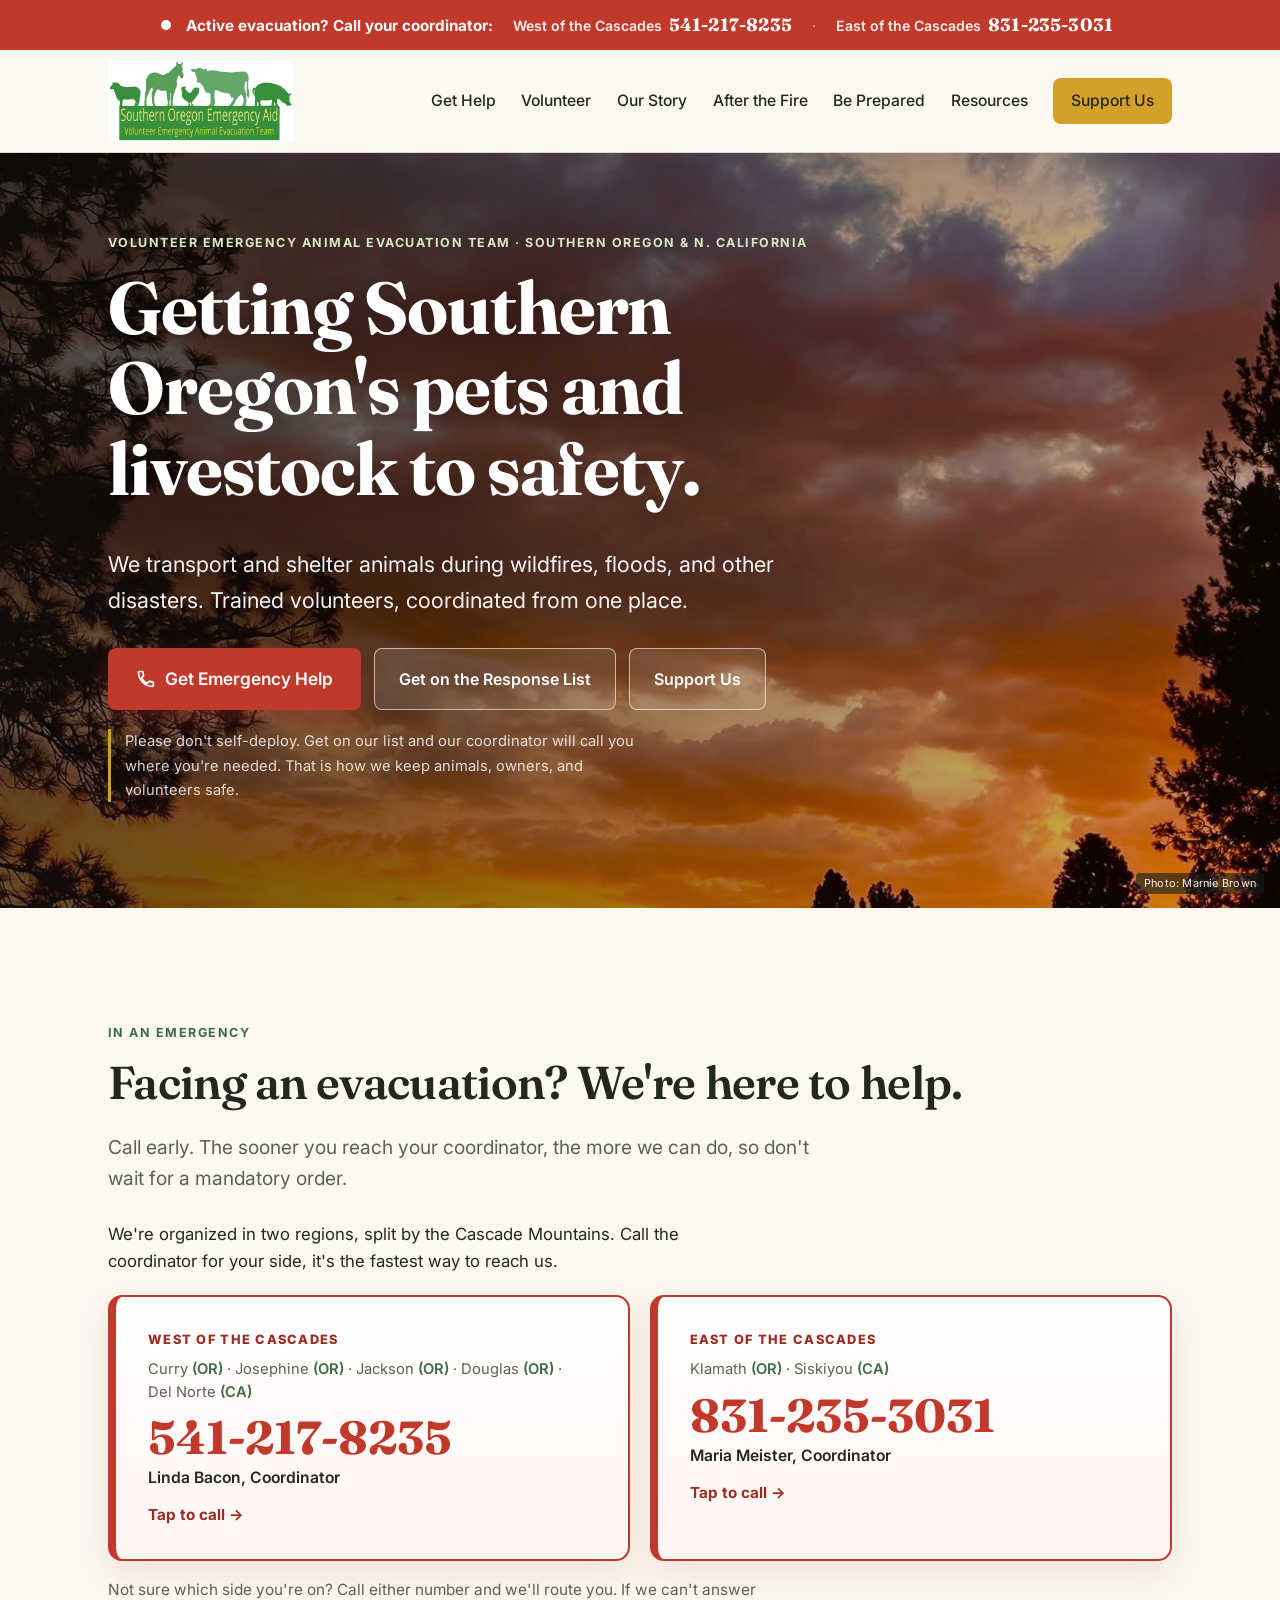
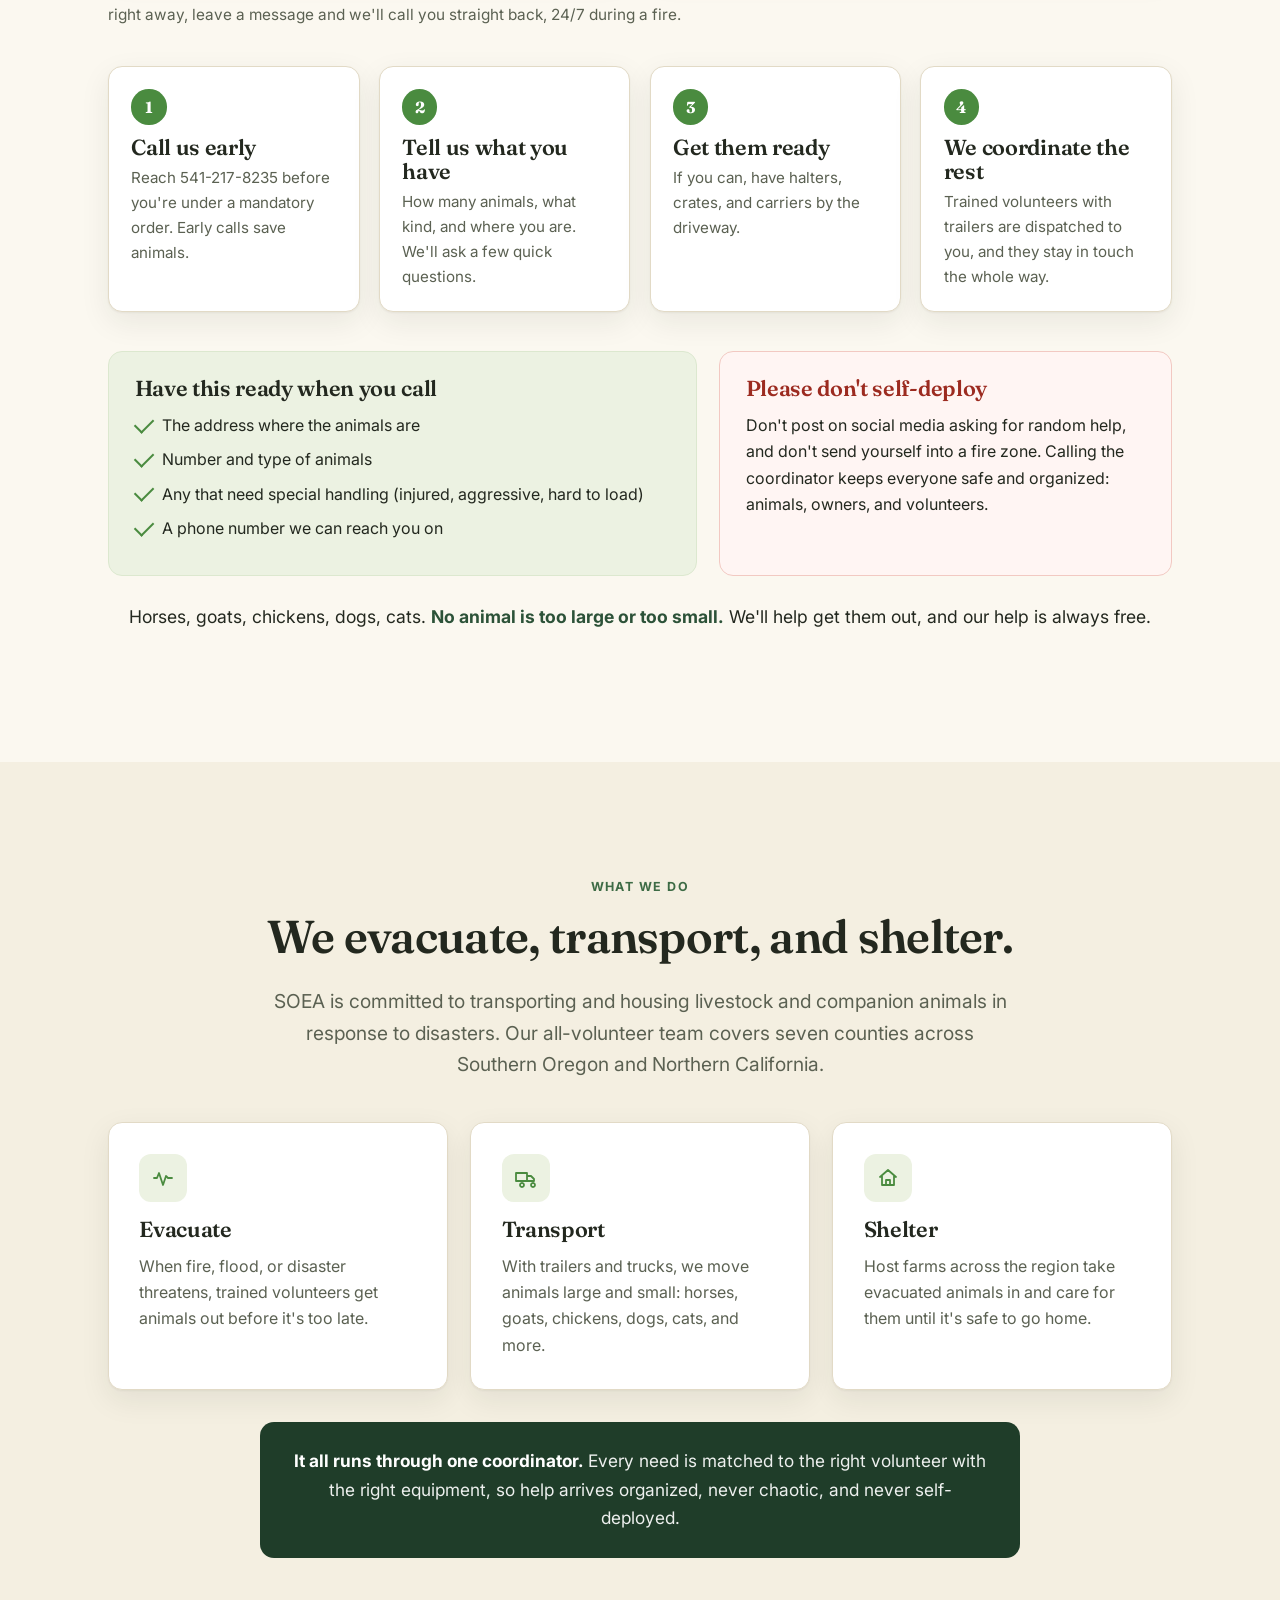
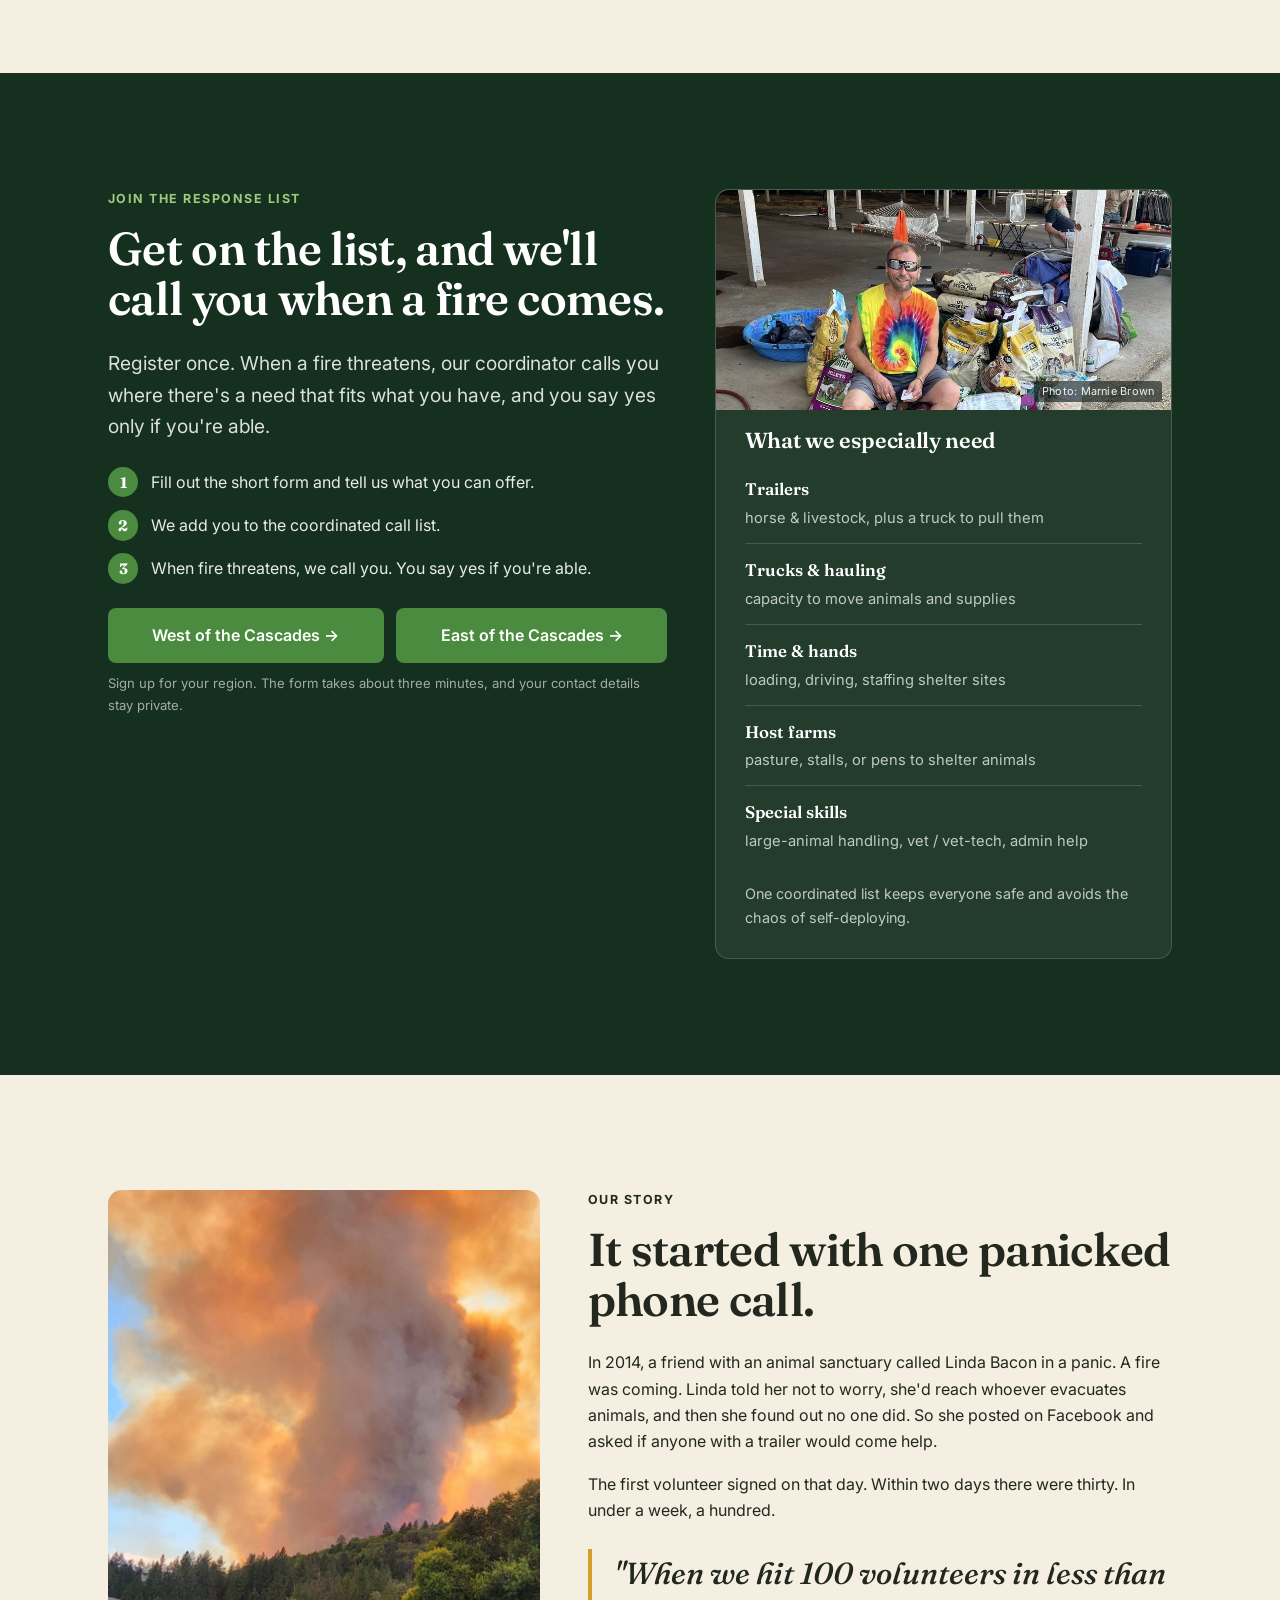
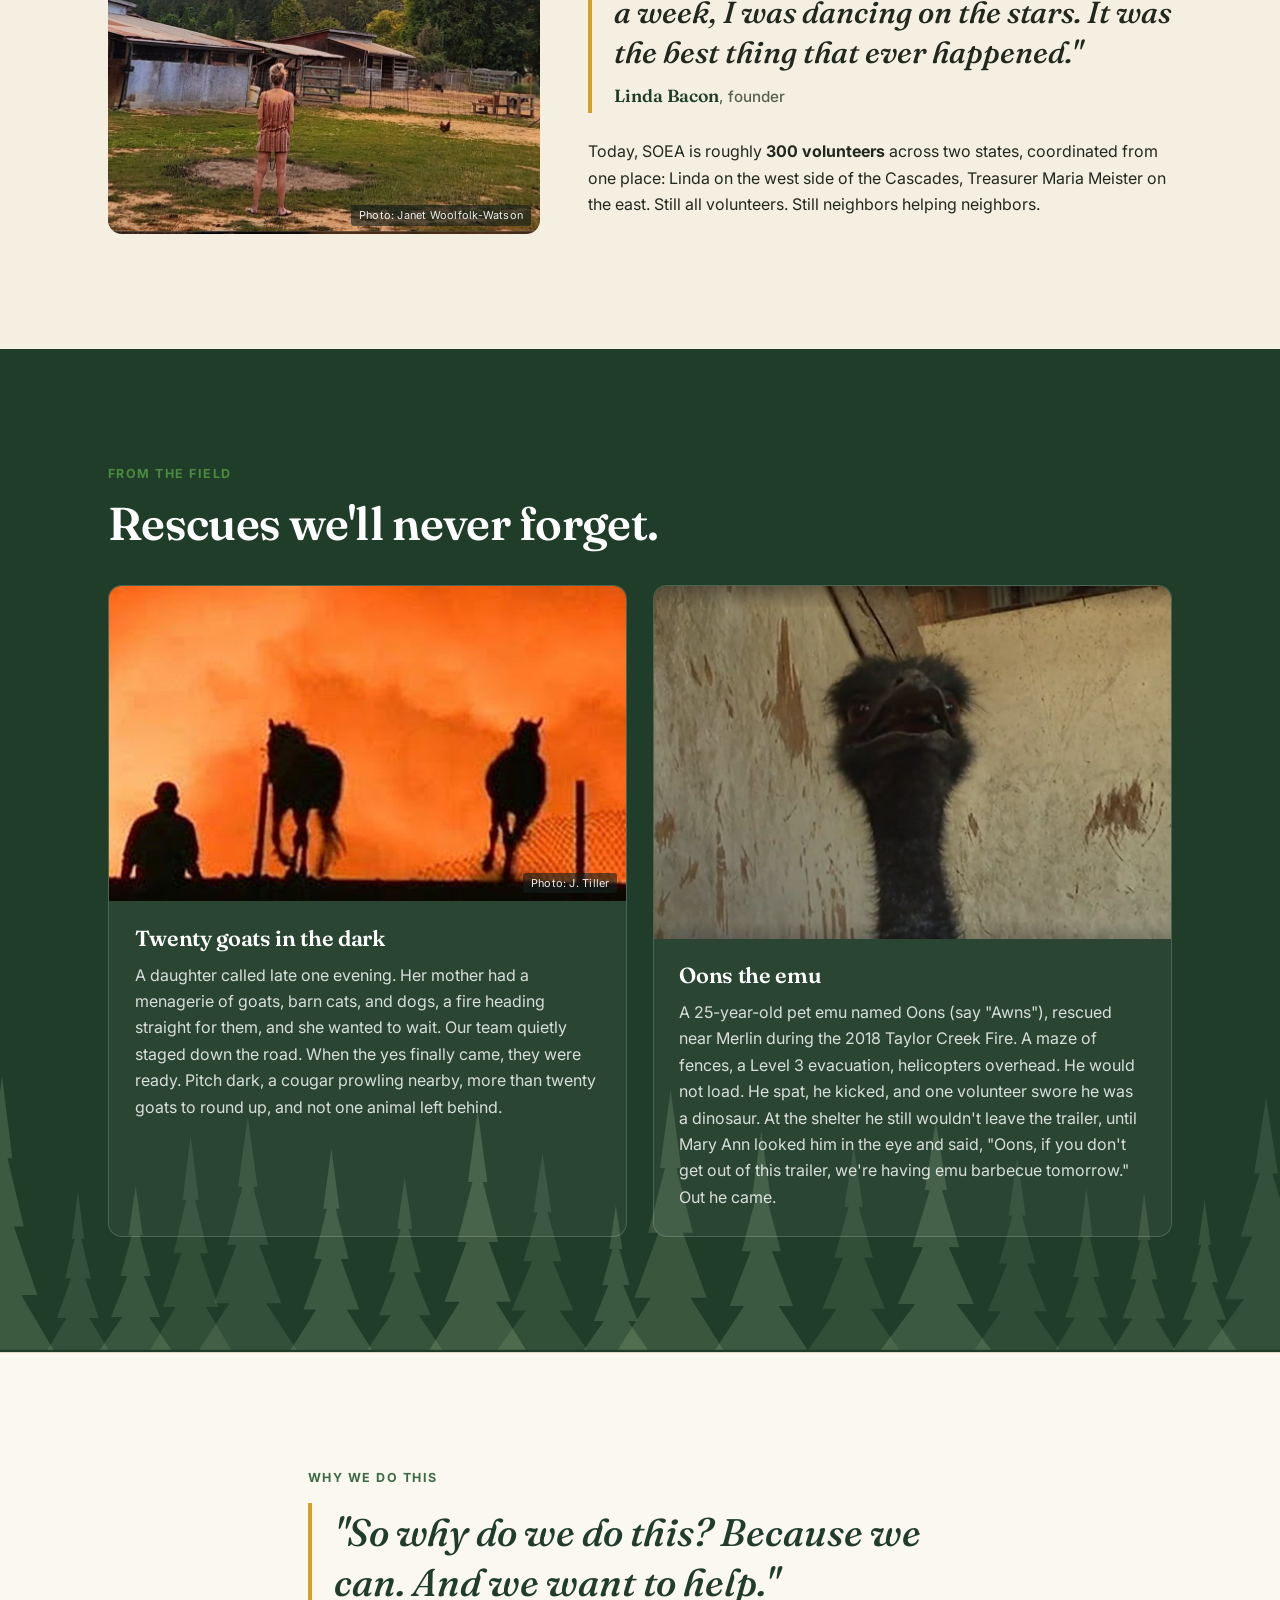
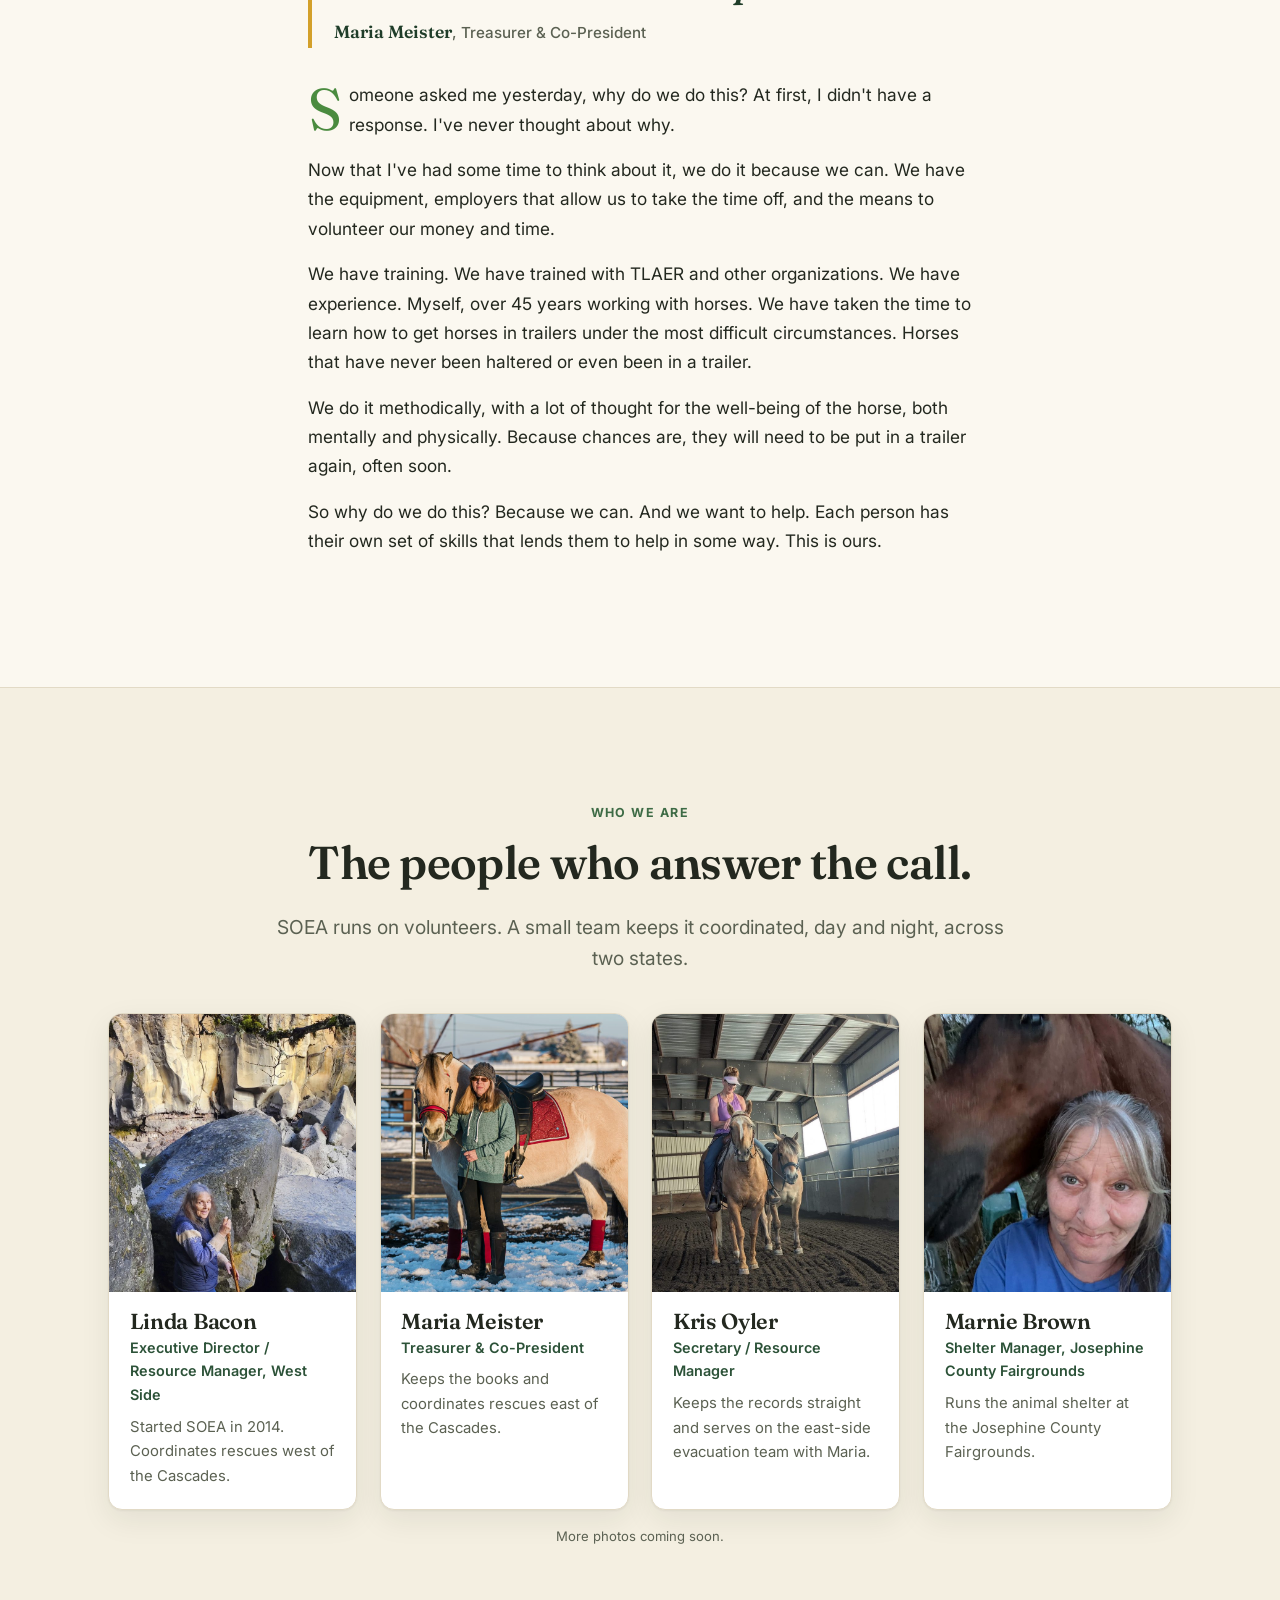
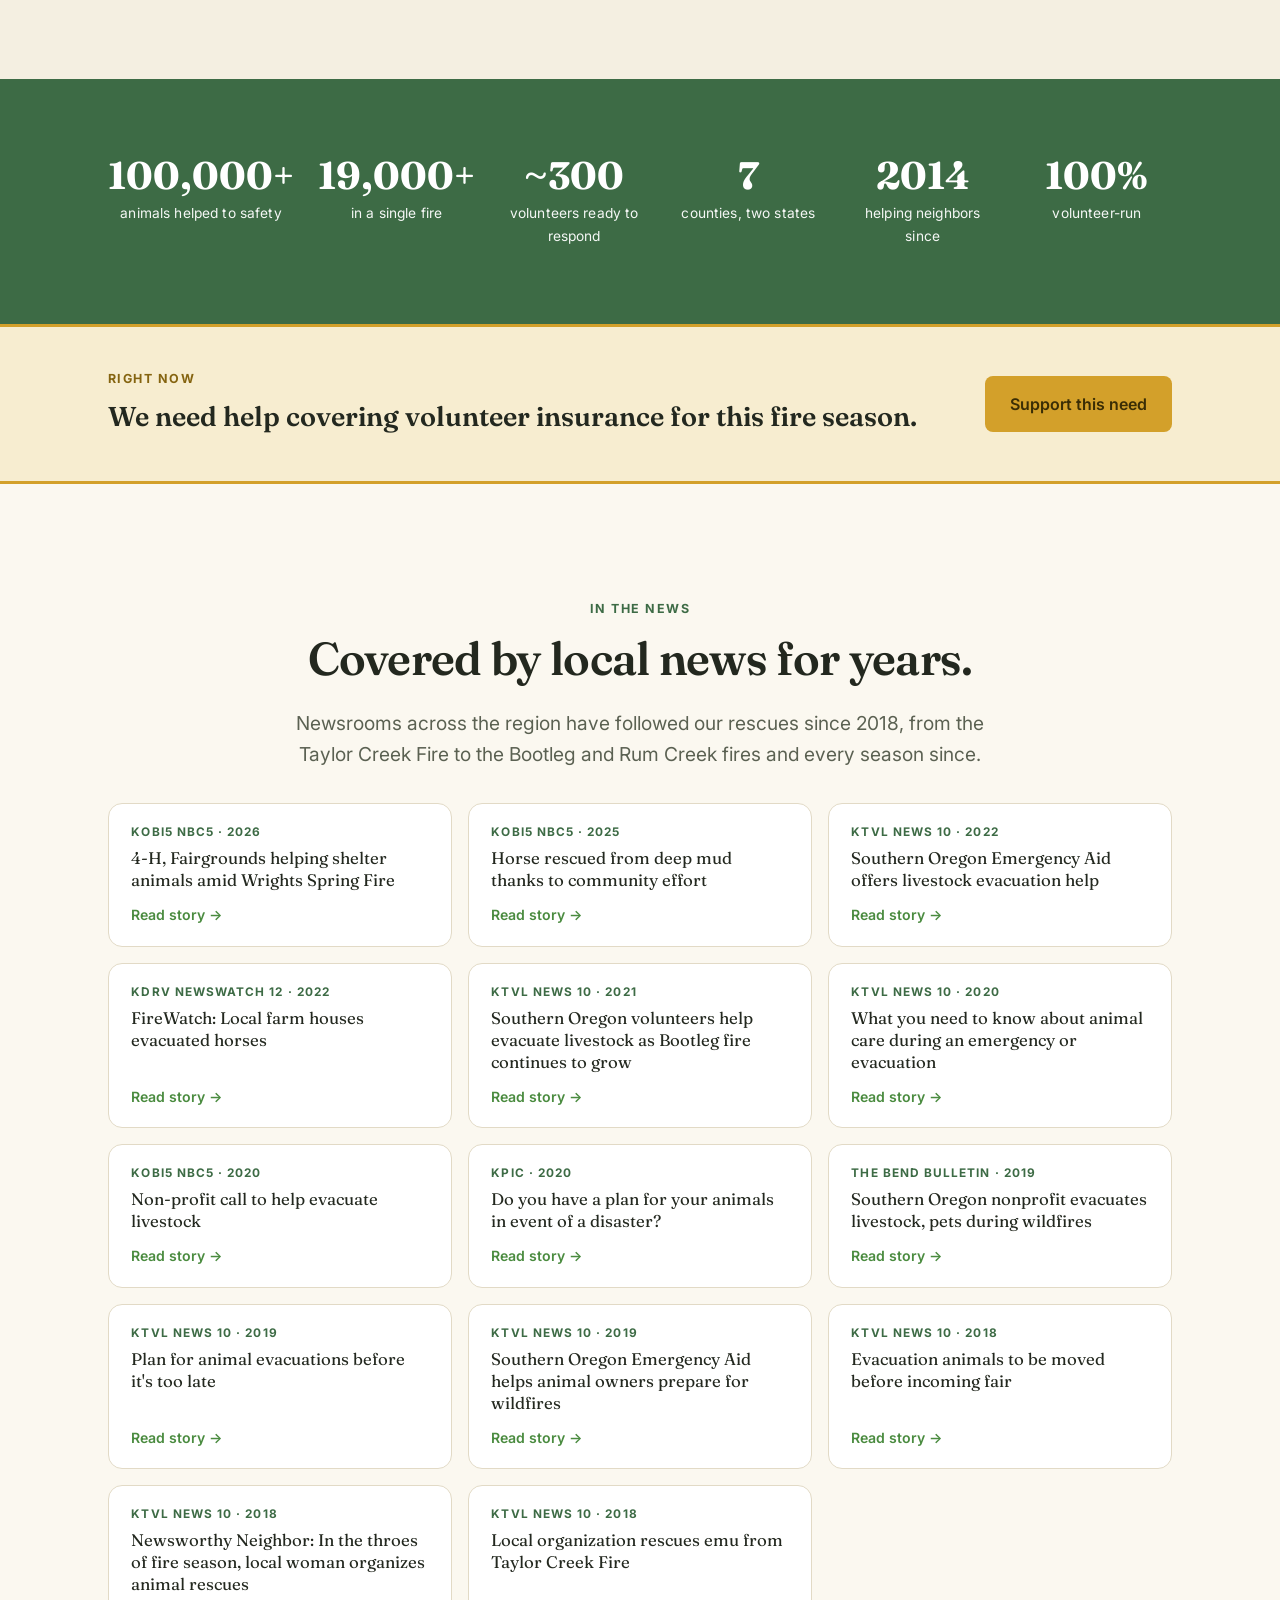
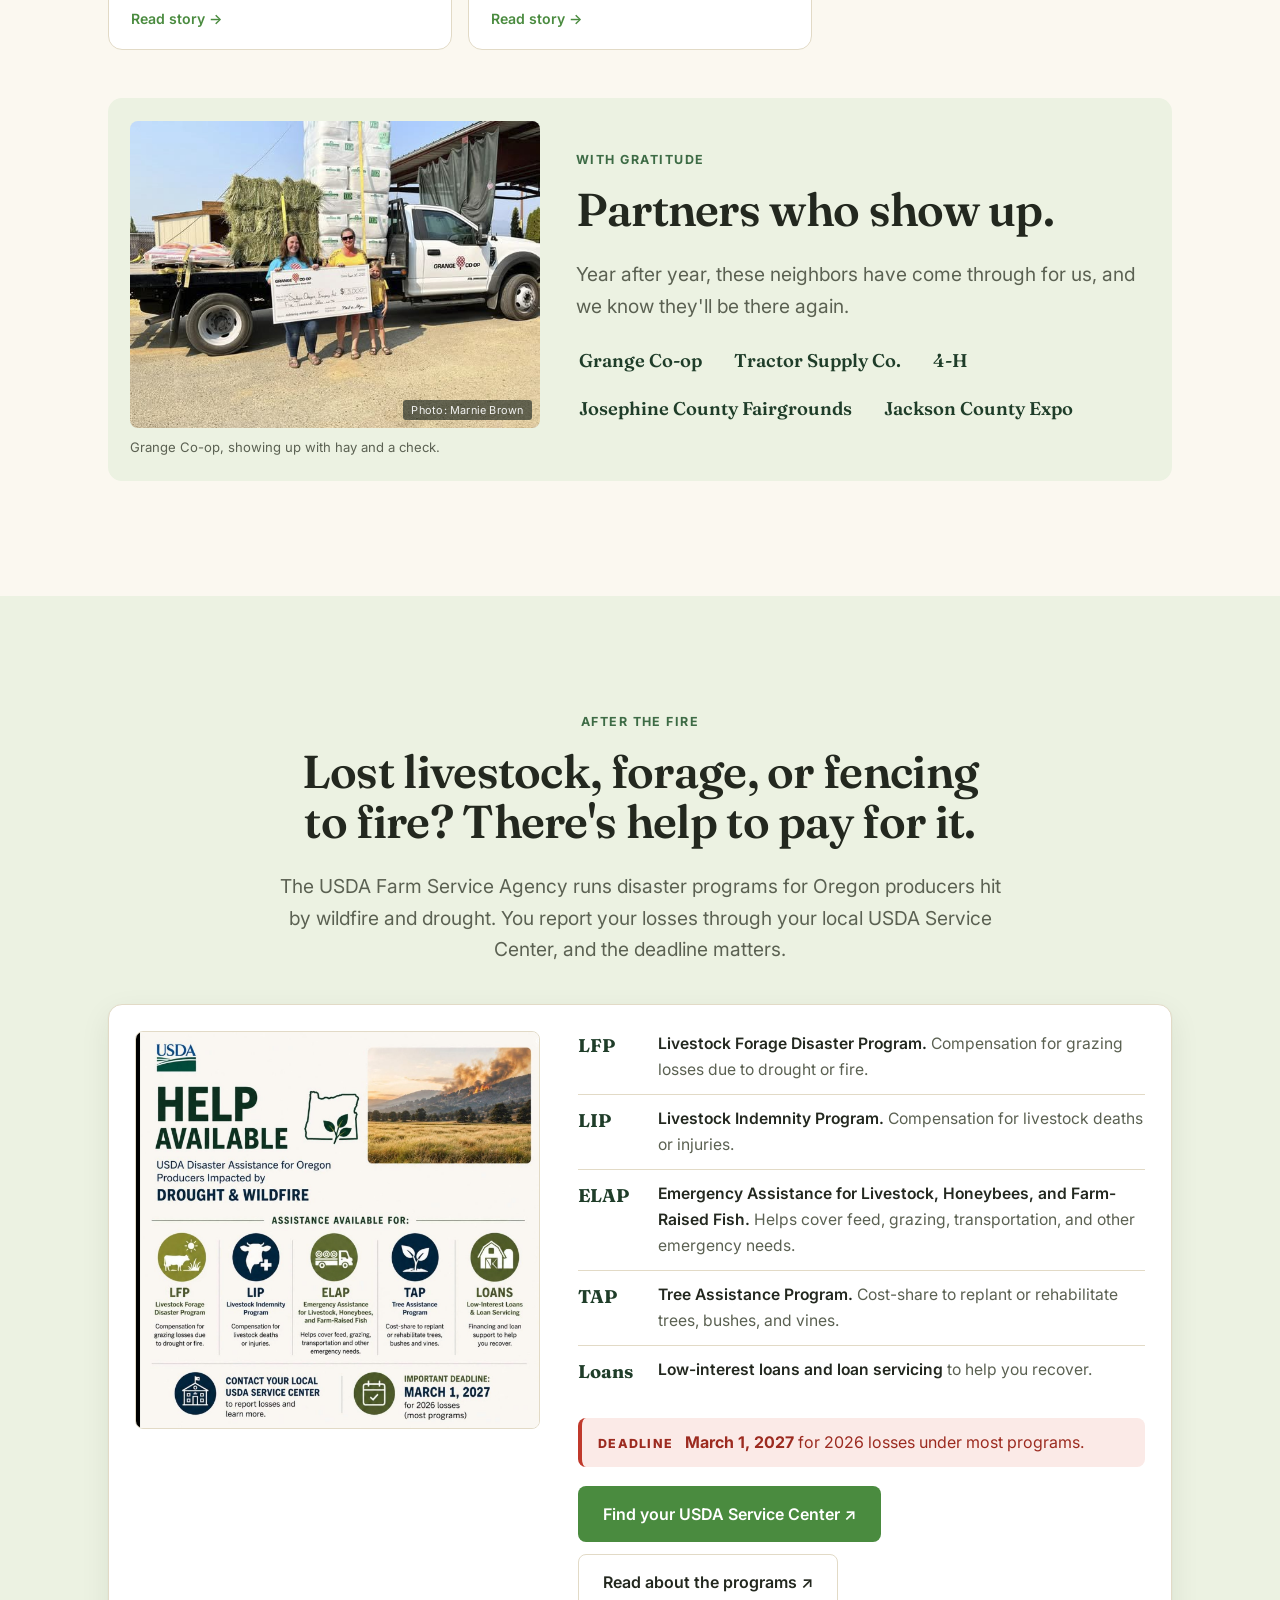
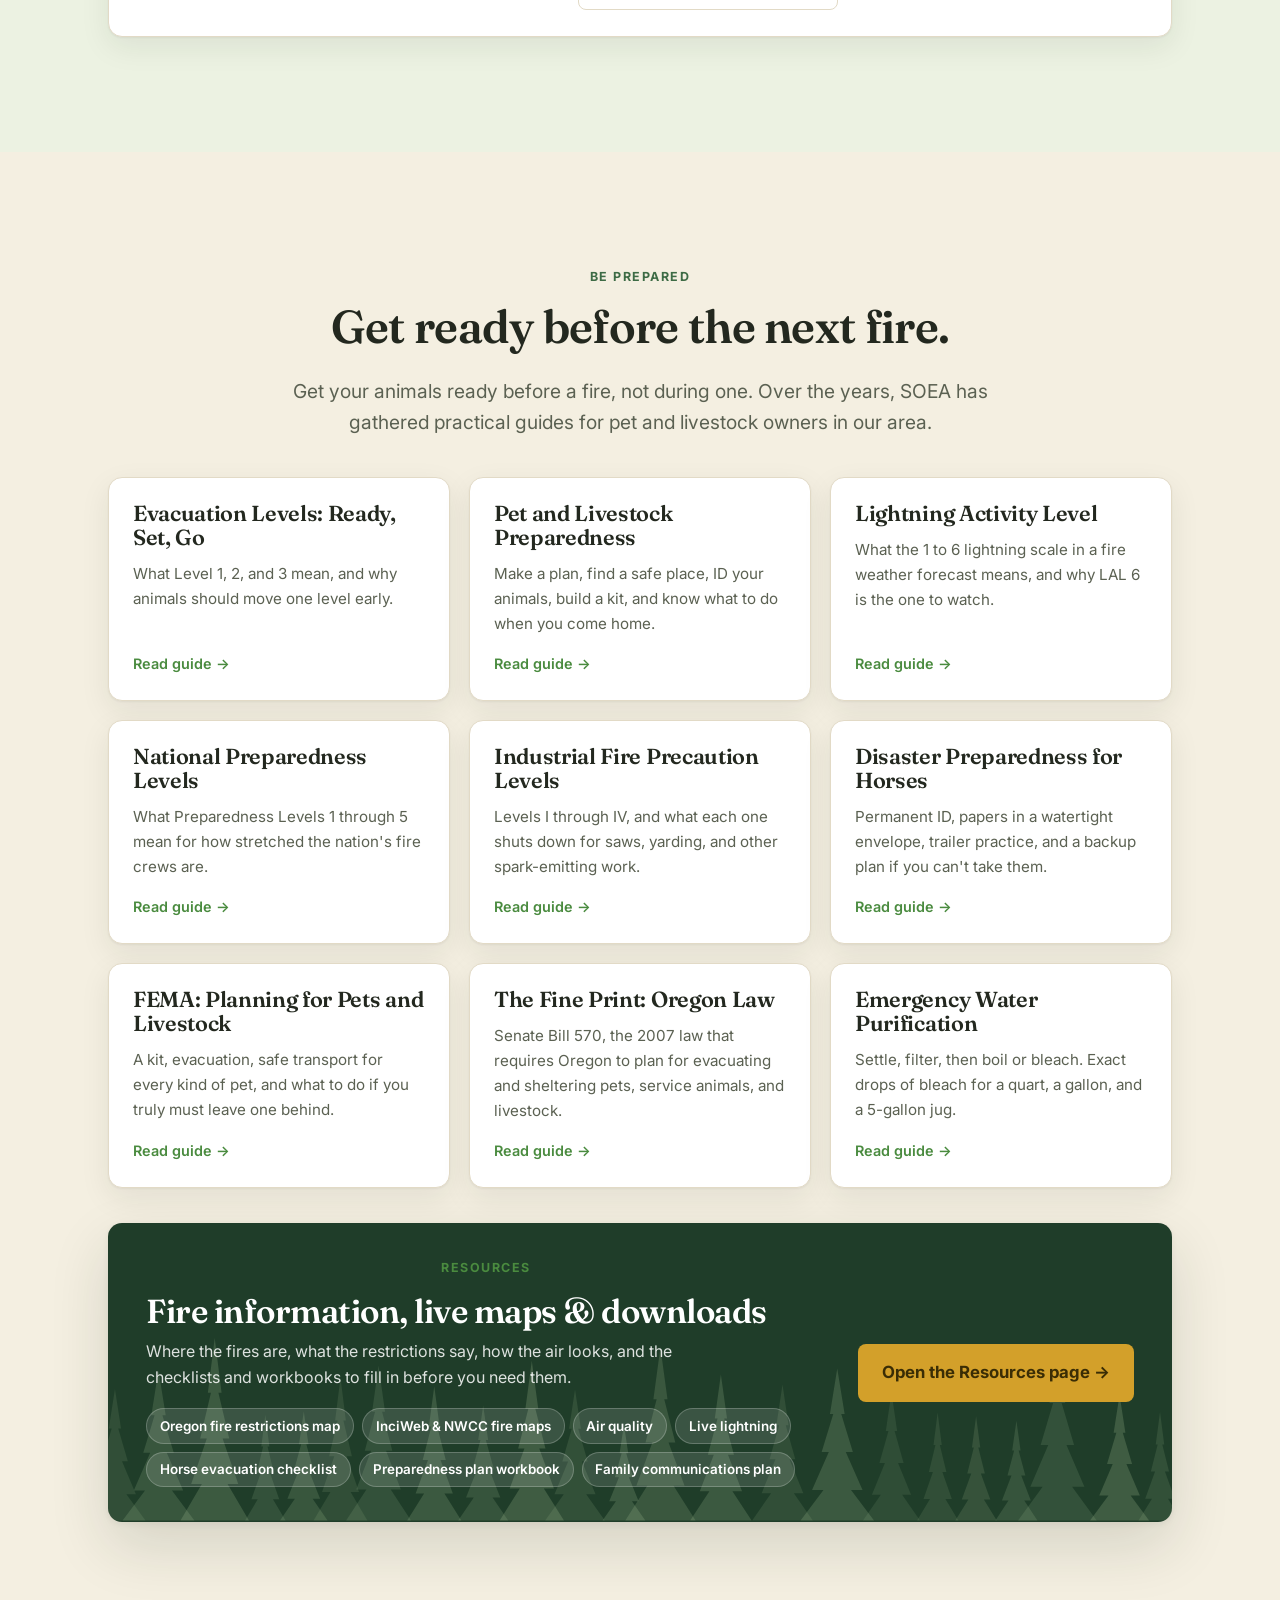
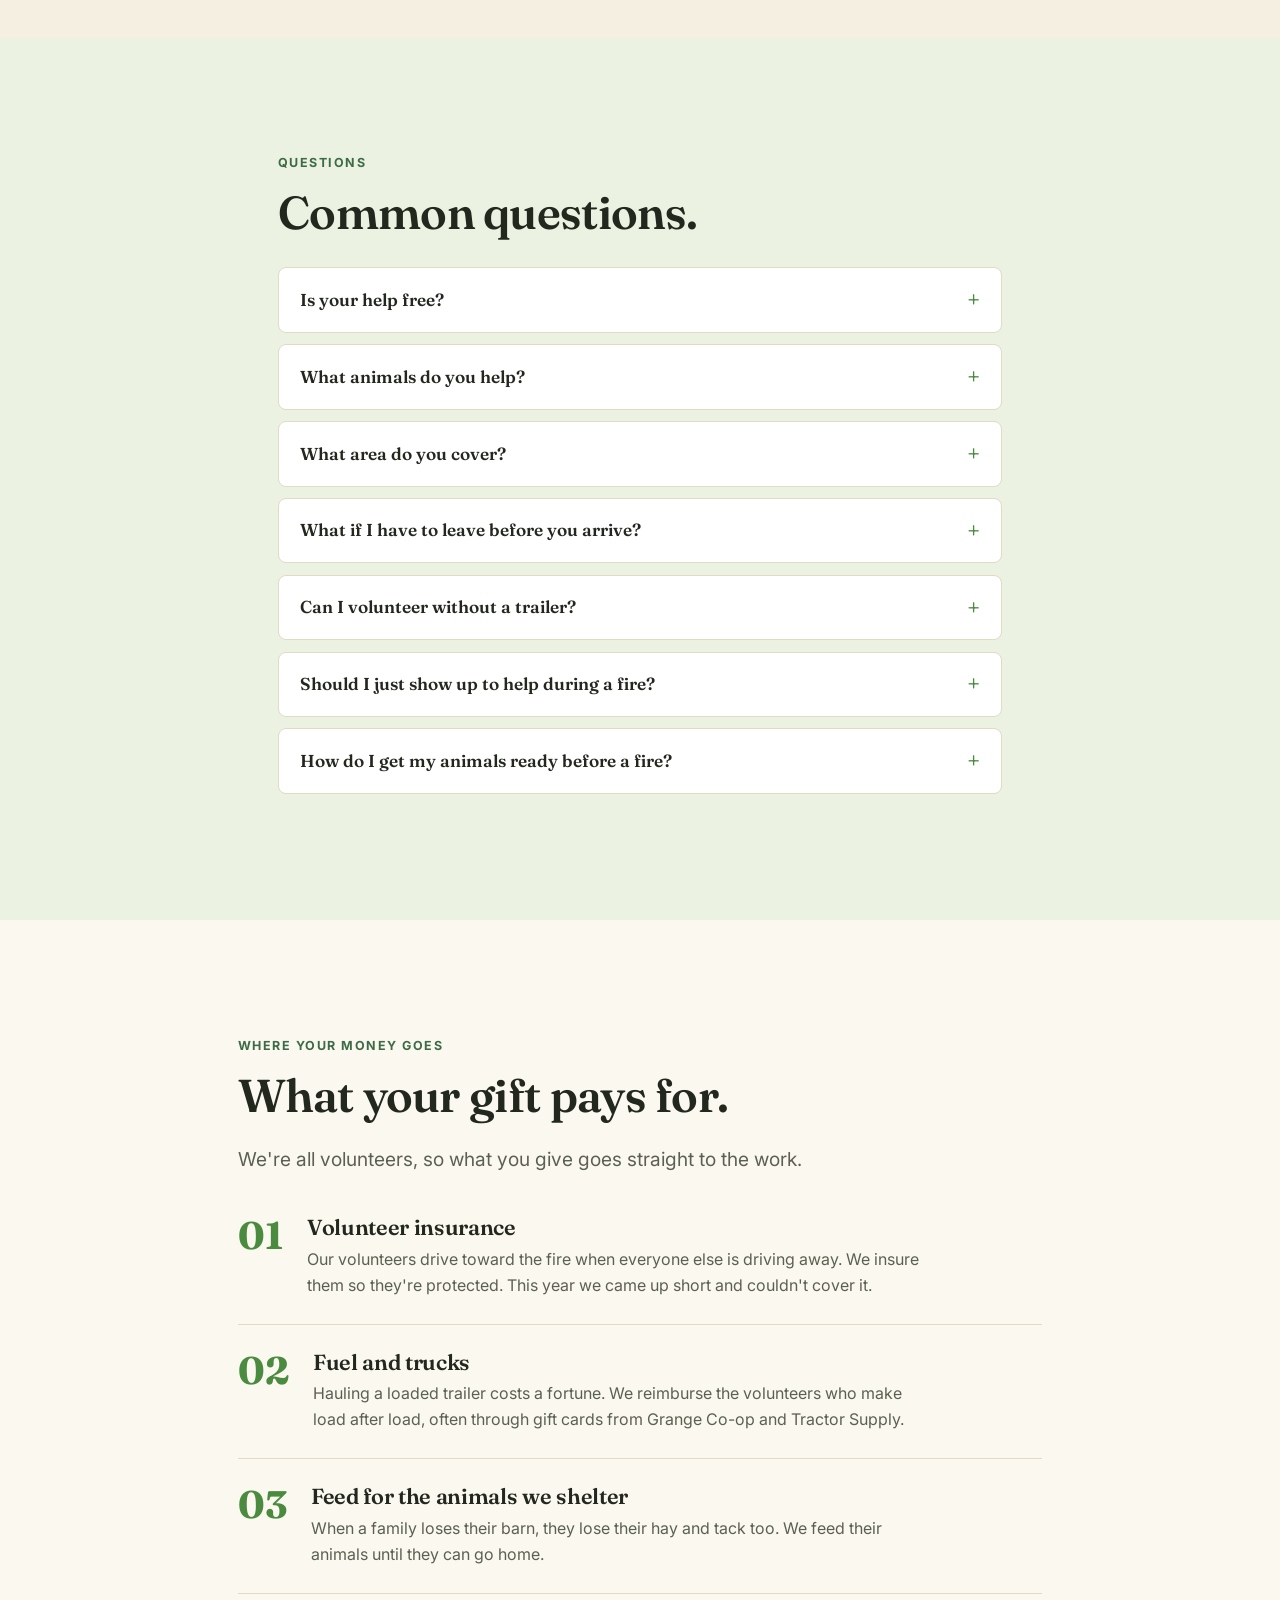
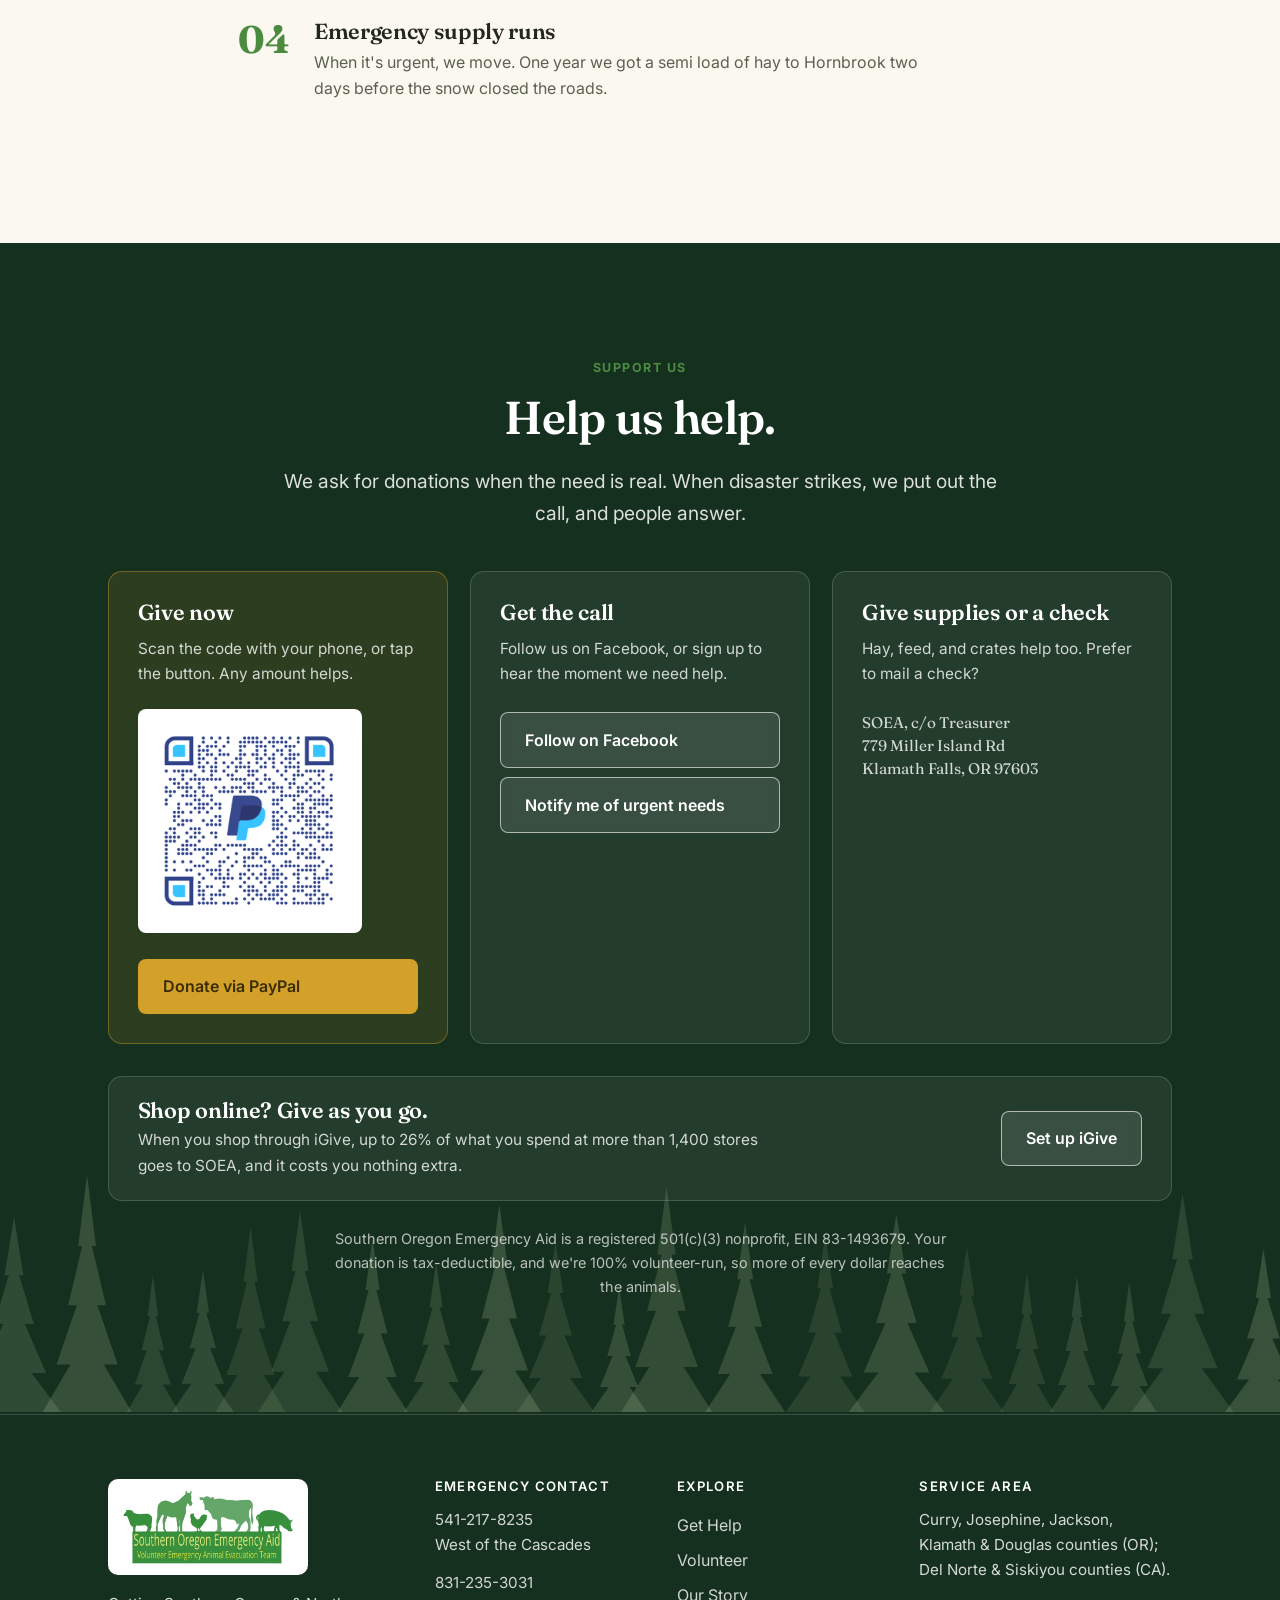
==== commit 9ad15c74: "iGive store count: 2,000 -> 1,400 to match iGive's listing (1,406) Co-Authored-By: Claude Opus 5.5 (" ====
--- a/index.html
+++ b/index.html
@@ -692,7 +692,7 @@
     <div class="igive-line">
       <div class="igive-text">
         <h3>Shop online? Give as you go.</h3>
-        <p>When you shop through iGive, up to 26% of what you spend at more than 2,000 stores goes to SOEA, and it costs you nothing extra.</p>
+        <p>When you shop through iGive, up to 26% of what you spend at more than 1,400 stores goes to SOEA, and it costs you nothing extra.</p>
       </div>
       <a class="btn btn-ghost-light" href="https://www.igive.com/html/allcauses.cfm?causeid=77250" target="_blank" rel="noopener">Set up iGive</a>
     </div>
